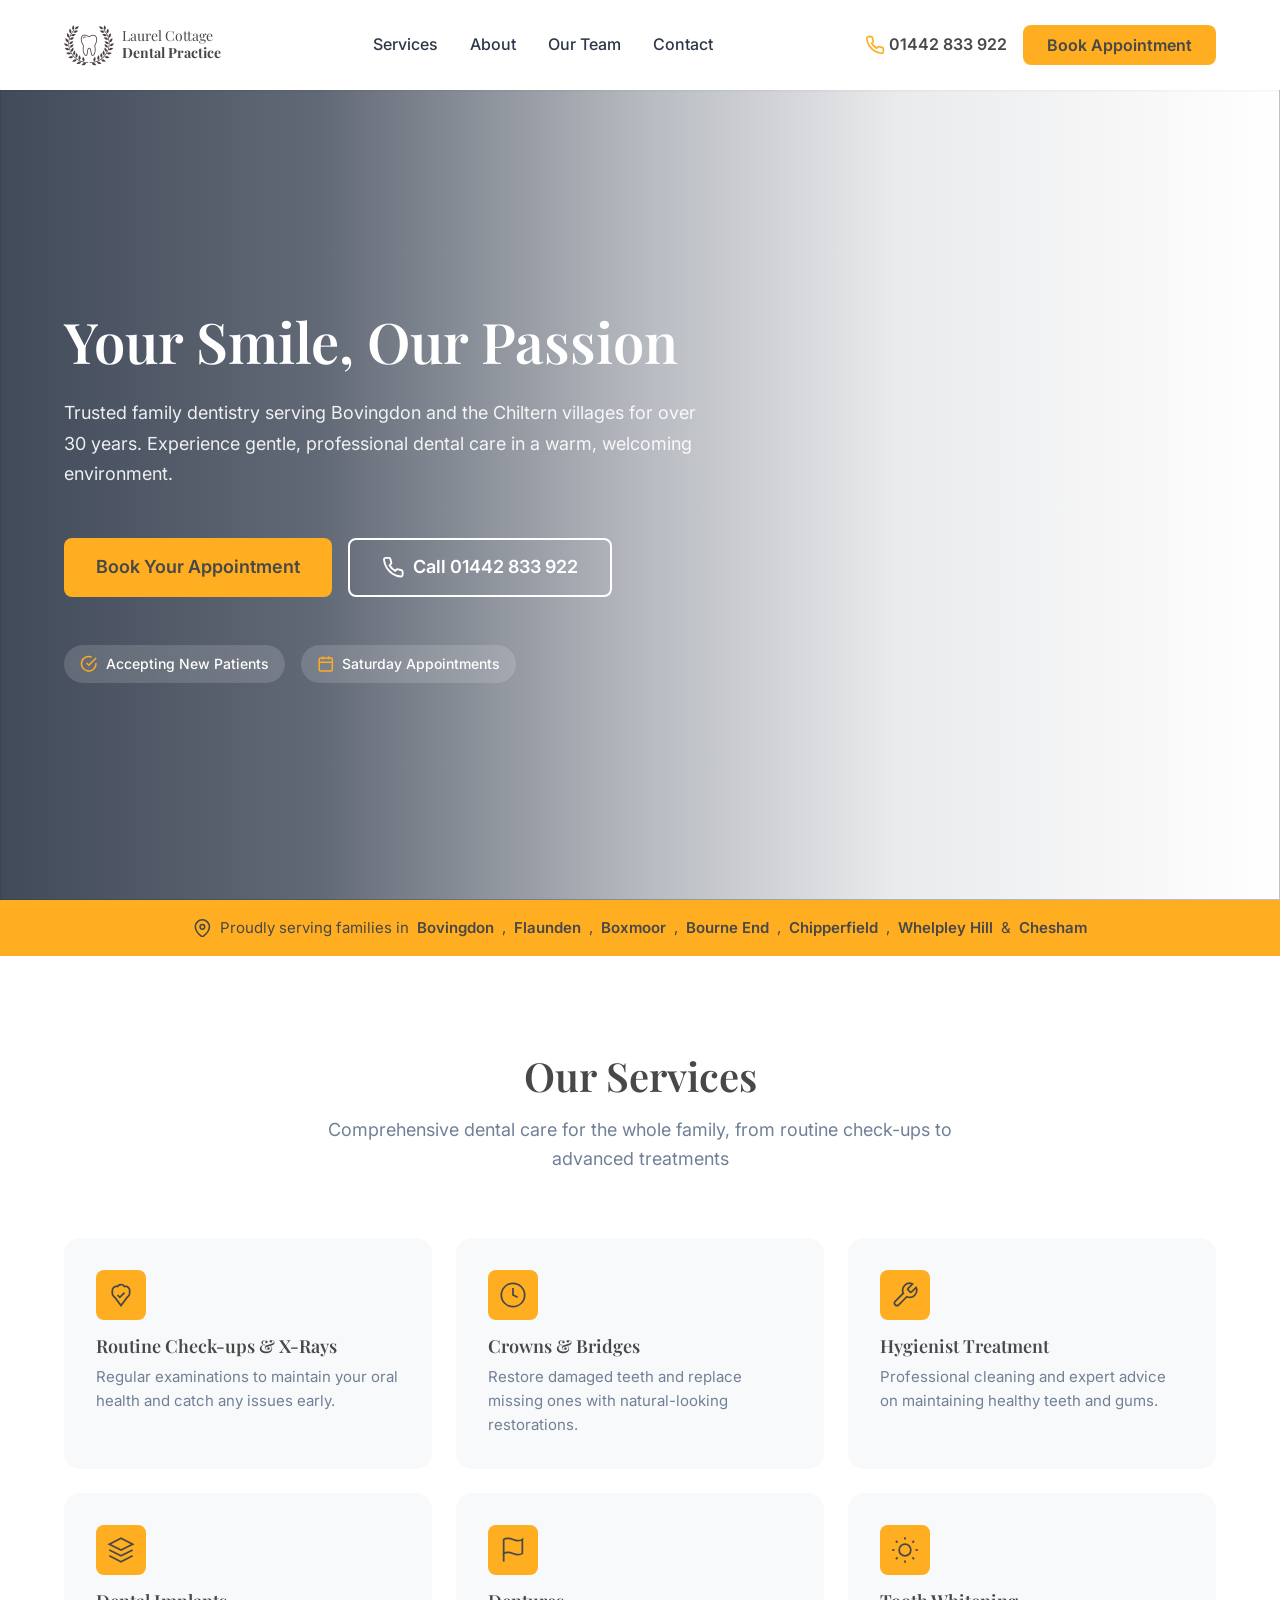
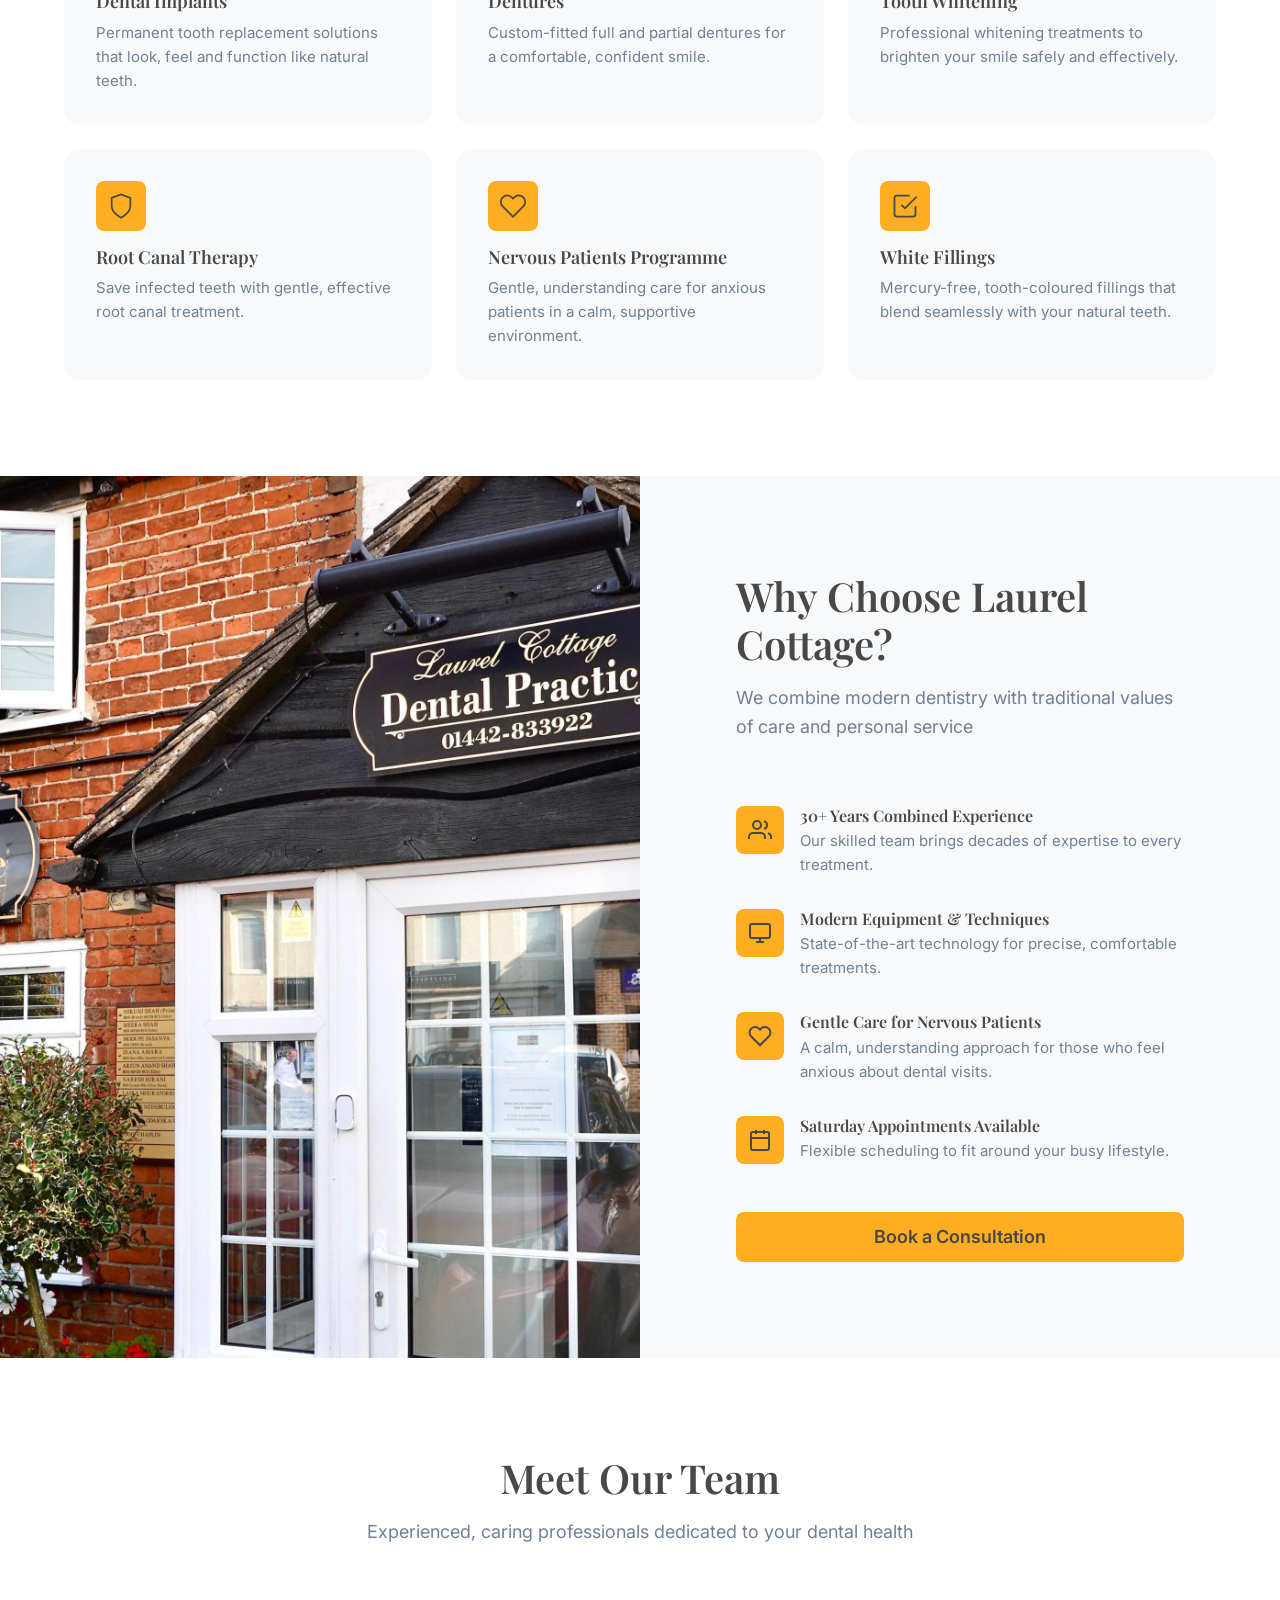
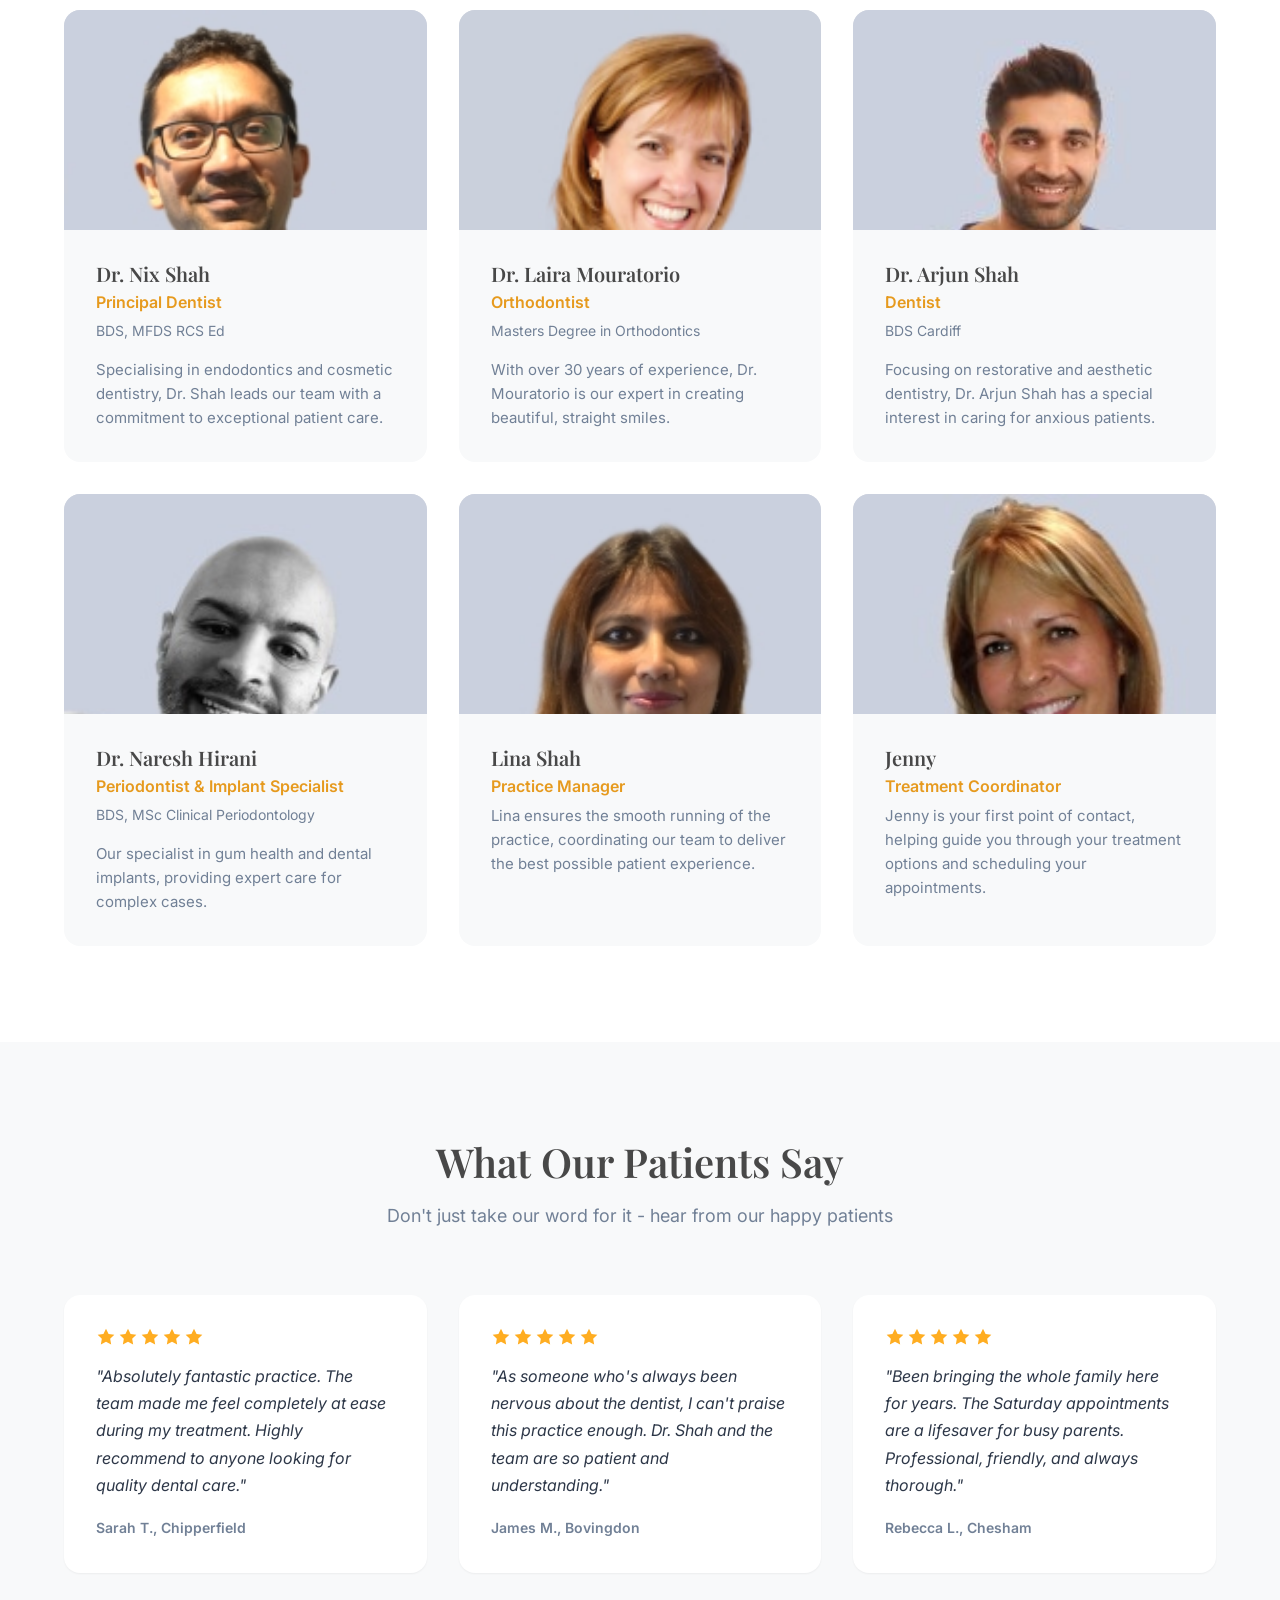
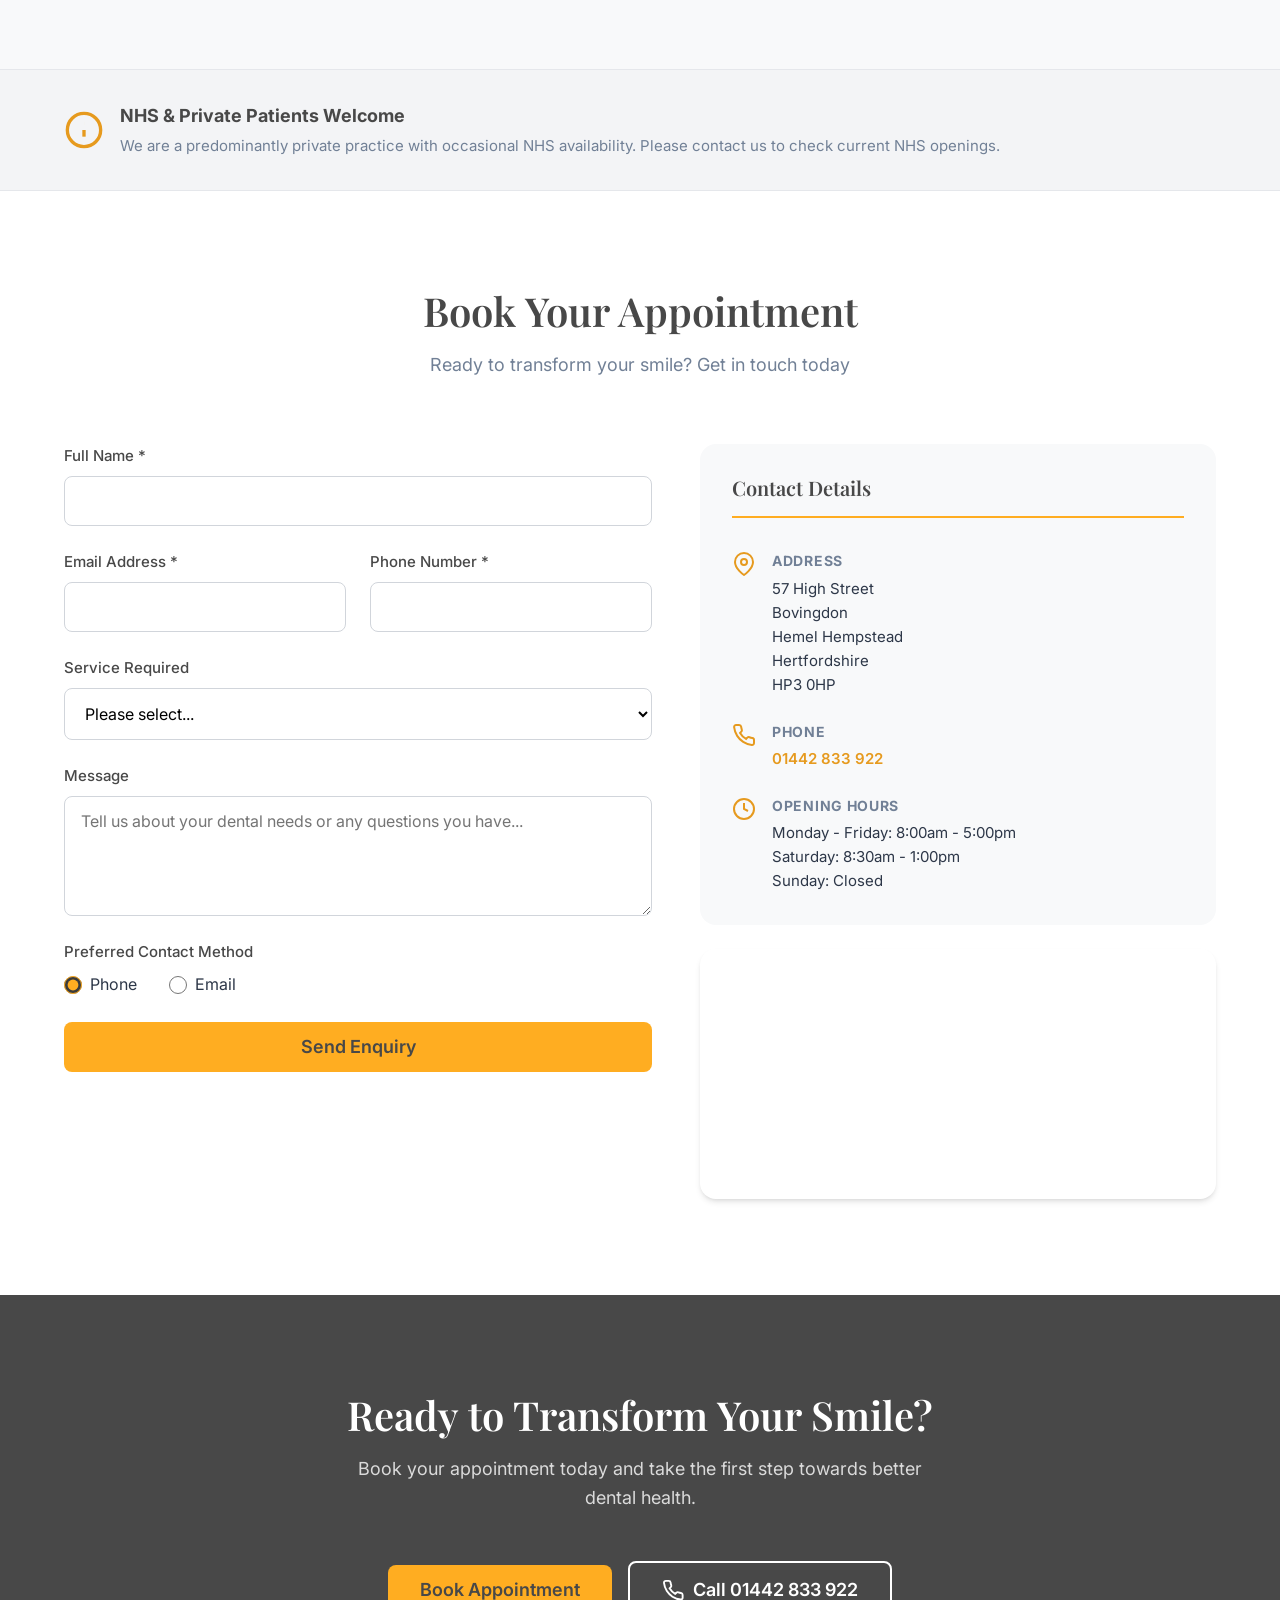
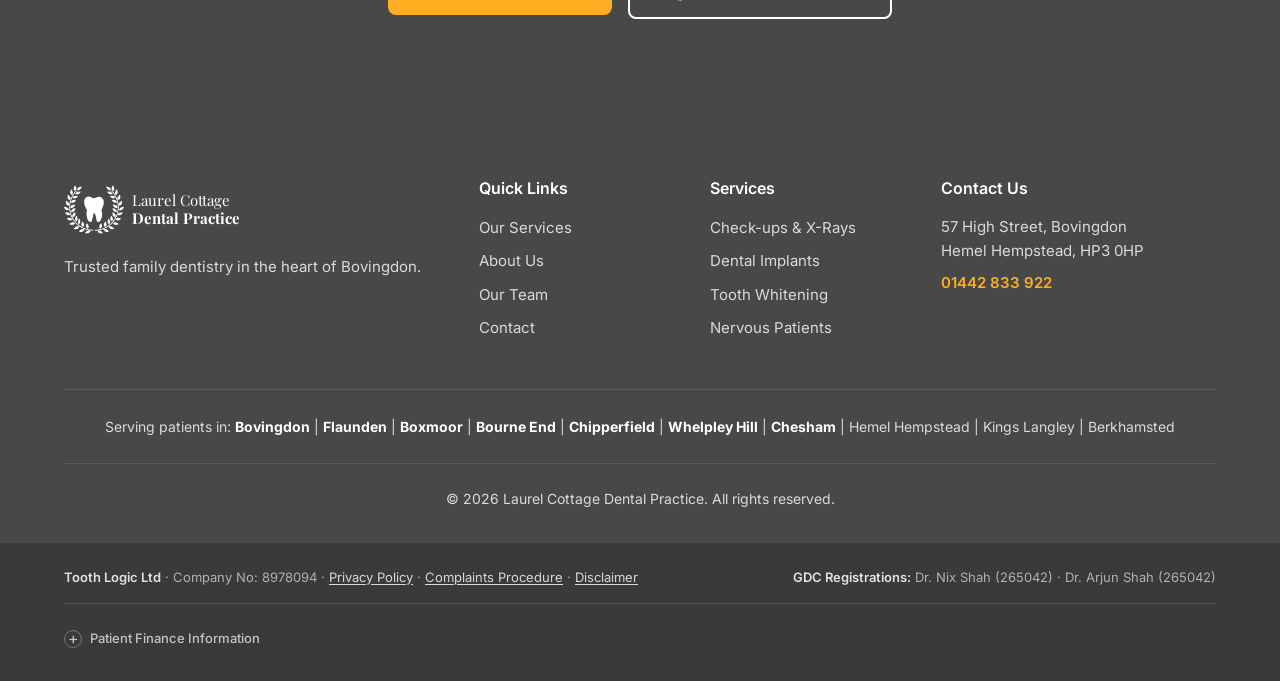
==== index.html @ 11911582 "Add team photos and expand team section - Replace placeholder initials with actual team photos - Add" ====
<!DOCTYPE html>
<html lang="en">
<head>
    <meta charset="UTF-8">
    <meta name="viewport" content="width=device-width, initial-scale=1.0">
    <meta name="description" content="Laurel Cottage Dental Practice - Trusted family dentistry in Bovingdon, serving Flaunden, Boxmoor, Bourne End, Chipperfield, Whelpley Hill & Chesham. Book your appointment today.">
    <meta name="keywords" content="dentist Bovingdon, dental practice Hemel Hempstead, dentist Chipperfield, dentist Chesham, private dentist Hertfordshire, NHS dentist Bovingdon">
    <title>Laurel Cottage Dental Practice | Family Dentist in Bovingdon, Hertfordshire</title>

    <!-- Fonts -->
    <link rel="preconnect" href="https://fonts.googleapis.com">
    <link rel="preconnect" href="https://fonts.gstatic.com" crossorigin>
    <link href="https://fonts.googleapis.com/css2?family=Inter:wght@400;500;600;700&family=Playfair+Display:wght@400;500;600;700&display=swap" rel="stylesheet">

    <!-- Styles -->
    <link rel="stylesheet" href="css/styles.css">

    <!-- Schema.org markup for Local Business -->
    <script type="application/ld+json">
    {
        "@context": "https://schema.org",
        "@type": "Dentist",
        "name": "Laurel Cottage Dental Practice",
        "image": "https://laurelcottagedental.co.uk/public/images/dentalpracticefrontdoor.jpg",
        "address": {
            "@type": "PostalAddress",
            "streetAddress": "57 High Street",
            "addressLocality": "Bovingdon",
            "addressRegion": "Hertfordshire",
            "postalCode": "HP3 0HP",
            "addressCountry": "GB"
        },
        "telephone": "+441442833922",
        "url": "https://laurelcottagedental.co.uk",
        "openingHours": ["Mo-Fr 08:00-17:00", "Sa 08:30-13:00"],
        "priceRange": "$$",
        "areaServed": ["Bovingdon", "Flaunden", "Boxmoor", "Bourne End", "Chipperfield", "Whelpley Hill", "Chesham"]
    }
    </script>
</head>
<body>
    <!-- Header -->
    <header class="header" id="header">
        <div class="container header__container">
            <a href="#" class="header__logo">
                <img src="public/images/logo-100X100.png" alt="Laurel Cottage Dental Practice Logo" width="50" height="50">
                <span class="header__logo-text">Laurel Cottage<br><strong>Dental Practice</strong></span>
            </a>

            <nav class="header__nav" id="nav">
                <ul class="header__nav-list">
                    <li><a href="#services" class="header__nav-link">Services</a></li>
                    <li><a href="#about" class="header__nav-link">About</a></li>
                    <li><a href="#team" class="header__nav-link">Our Team</a></li>
                    <li><a href="#contact" class="header__nav-link">Contact</a></li>
                </ul>
            </nav>

            <div class="header__actions">
                <a href="tel:01442833922" class="header__phone">
                    <svg class="icon" viewBox="0 0 24 24" fill="none" stroke="currentColor" stroke-width="2">
                        <path d="M22 16.92v3a2 2 0 0 1-2.18 2 19.79 19.79 0 0 1-8.63-3.07 19.5 19.5 0 0 1-6-6 19.79 19.79 0 0 1-3.07-8.67A2 2 0 0 1 4.11 2h3a2 2 0 0 1 2 1.72 12.84 12.84 0 0 0 .7 2.81 2 2 0 0 1-.45 2.11L8.09 9.91a16 16 0 0 0 6 6l1.27-1.27a2 2 0 0 1 2.11-.45 12.84 12.84 0 0 0 2.81.7A2 2 0 0 1 22 16.92z"/>
                    </svg>
                    <span>01442 833 922</span>
                </a>
                <a href="#contact" class="btn btn--primary header__cta">Book Appointment</a>
                <button class="header__menu-toggle" id="menuToggle" aria-label="Toggle menu">
                    <span></span>
                    <span></span>
                    <span></span>
                </button>
            </div>
        </div>
    </header>

    <!-- Mobile Menu Overlay -->
    <div class="mobile-menu" id="mobileMenu">
        <nav class="mobile-menu__nav">
            <ul class="mobile-menu__list">
                <li><a href="#services" class="mobile-menu__link">Services</a></li>
                <li><a href="#about" class="mobile-menu__link">About</a></li>
                <li><a href="#team" class="mobile-menu__link">Our Team</a></li>
                <li><a href="#contact" class="mobile-menu__link">Contact</a></li>
            </ul>
            <a href="tel:01442833922" class="mobile-menu__phone">
                <svg class="icon" viewBox="0 0 24 24" fill="none" stroke="currentColor" stroke-width="2">
                    <path d="M22 16.92v3a2 2 0 0 1-2.18 2 19.79 19.79 0 0 1-8.63-3.07 19.5 19.5 0 0 1-6-6 19.79 19.79 0 0 1-3.07-8.67A2 2 0 0 1 4.11 2h3a2 2 0 0 1 2 1.72 12.84 12.84 0 0 0 .7 2.81 2 2 0 0 1-.45 2.11L8.09 9.91a16 16 0 0 0 6 6l1.27-1.27a2 2 0 0 1 2.11-.45 12.84 12.84 0 0 0 2.81.7A2 2 0 0 1 22 16.92z"/>
                </svg>
                01442 833 922
            </a>
            <a href="#contact" class="btn btn--primary btn--large">Book Appointment</a>
        </nav>
    </div>

    <!-- Hero Section -->
    <section class="hero" id="hero">
        <div class="hero__background">
            <img src="public/images/happysmileinnature.jpg" alt="" aria-hidden="true">
            <div class="hero__overlay"></div>
        </div>
        <div class="container hero__container">
            <div class="hero__content">
                <h1 class="hero__title">Your Smile, Our Passion</h1>
                <p class="hero__subtitle">Trusted family dentistry serving Bovingdon and the Chiltern villages for over 30 years. Experience gentle, professional dental care in a warm, welcoming environment.</p>
                <div class="hero__ctas">
                    <a href="#contact" class="btn btn--primary btn--large">Book Your Appointment</a>
                    <a href="tel:01442833922" class="btn btn--outline btn--large">
                        <svg class="icon" viewBox="0 0 24 24" fill="none" stroke="currentColor" stroke-width="2">
                            <path d="M22 16.92v3a2 2 0 0 1-2.18 2 19.79 19.79 0 0 1-8.63-3.07 19.5 19.5 0 0 1-6-6 19.79 19.79 0 0 1-3.07-8.67A2 2 0 0 1 4.11 2h3a2 2 0 0 1 2 1.72 12.84 12.84 0 0 0 .7 2.81 2 2 0 0 1-.45 2.11L8.09 9.91a16 16 0 0 0 6 6l1.27-1.27a2 2 0 0 1 2.11-.45 12.84 12.84 0 0 0 2.81.7A2 2 0 0 1 22 16.92z"/>
                        </svg>
                        Call 01442 833 922
                    </a>
                </div>
                <div class="hero__badges">
                    <span class="hero__badge">
                        <svg class="icon" viewBox="0 0 24 24" fill="none" stroke="currentColor" stroke-width="2">
                            <path d="M22 11.08V12a10 10 0 1 1-5.93-9.14"/>
                            <polyline points="22 4 12 14.01 9 11.01"/>
                        </svg>
                        Accepting New Patients
                    </span>
                    <span class="hero__badge">
                        <svg class="icon" viewBox="0 0 24 24" fill="none" stroke="currentColor" stroke-width="2">
                            <rect x="3" y="4" width="18" height="18" rx="2" ry="2"/>
                            <line x1="16" y1="2" x2="16" y2="6"/>
                            <line x1="8" y1="2" x2="8" y2="6"/>
                            <line x1="3" y1="10" x2="21" y2="10"/>
                        </svg>
                        Saturday Appointments
                    </span>
                </div>
            </div>
        </div>
    </section>

    <!-- Location Trust Bar -->
    <section class="location-bar">
        <div class="container">
            <p class="location-bar__text">
                <svg class="icon" viewBox="0 0 24 24" fill="none" stroke="currentColor" stroke-width="2">
                    <path d="M21 10c0 7-9 13-9 13s-9-6-9-13a9 9 0 0 1 18 0z"/>
                    <circle cx="12" cy="10" r="3"/>
                </svg>
                Proudly serving families in <strong>Bovingdon</strong>, <strong>Flaunden</strong>, <strong>Boxmoor</strong>, <strong>Bourne End</strong>, <strong>Chipperfield</strong>, <strong>Whelpley Hill</strong> & <strong>Chesham</strong>
            </p>
        </div>
    </section>

    <!-- Services Section -->
    <section class="services" id="services">
        <div class="container">
            <header class="section-header">
                <h2 class="section-title">Our Services</h2>
                <p class="section-subtitle">Comprehensive dental care for the whole family, from routine check-ups to advanced treatments</p>
            </header>

            <div class="services__grid">
                <article class="service-card">
                    <div class="service-card__icon">
                        <svg viewBox="0 0 24 24" fill="none" stroke="currentColor" stroke-width="1.5">
                            <path d="M9 12l2 2 4-4"/>
                            <path d="M12 3c-1.2 0-2.4.6-3 1.7A3.6 3.6 0 0 0 4.6 9c-.4 2 .5 4 2.2 5.1L12 21l5.2-6.9A5.3 5.3 0 0 0 19.4 9a3.6 3.6 0 0 0-4.4-4.3A3.6 3.6 0 0 0 12 3z"/>
                        </svg>
                    </div>
                    <h3 class="service-card__title">Routine Check-ups & X-Rays</h3>
                    <p class="service-card__description">Regular examinations to maintain your oral health and catch any issues early.</p>
                </article>

                <article class="service-card">
                    <div class="service-card__icon">
                        <svg viewBox="0 0 24 24" fill="none" stroke="currentColor" stroke-width="1.5">
                            <circle cx="12" cy="12" r="10"/>
                            <path d="M12 6v6l4 2"/>
                        </svg>
                    </div>
                    <h3 class="service-card__title">Crowns & Bridges</h3>
                    <p class="service-card__description">Restore damaged teeth and replace missing ones with natural-looking restorations.</p>
                </article>

                <article class="service-card">
                    <div class="service-card__icon">
                        <svg viewBox="0 0 24 24" fill="none" stroke="currentColor" stroke-width="1.5">
                            <path d="M14.7 6.3a1 1 0 0 0 0 1.4l1.6 1.6a1 1 0 0 0 1.4 0l3.77-3.77a6 6 0 0 1-7.94 7.94l-6.91 6.91a2.12 2.12 0 0 1-3-3l6.91-6.91a6 6 0 0 1 7.94-7.94l-3.76 3.76z"/>
                        </svg>
                    </div>
                    <h3 class="service-card__title">Hygienist Treatment</h3>
                    <p class="service-card__description">Professional cleaning and expert advice on maintaining healthy teeth and gums.</p>
                </article>

                <article class="service-card">
                    <div class="service-card__icon">
                        <svg viewBox="0 0 24 24" fill="none" stroke="currentColor" stroke-width="1.5">
                            <path d="M12 2L2 7l10 5 10-5-10-5z"/>
                            <path d="M2 17l10 5 10-5"/>
                            <path d="M2 12l10 5 10-5"/>
                        </svg>
                    </div>
                    <h3 class="service-card__title">Dental Implants</h3>
                    <p class="service-card__description">Permanent tooth replacement solutions that look, feel and function like natural teeth.</p>
                </article>

                <article class="service-card">
                    <div class="service-card__icon">
                        <svg viewBox="0 0 24 24" fill="none" stroke="currentColor" stroke-width="1.5">
                            <path d="M4 15s1-1 4-1 5 2 8 2 4-1 4-1V3s-1 1-4 1-5-2-8-2-4 1-4 1z"/>
                            <line x1="4" y1="22" x2="4" y2="15"/>
                        </svg>
                    </div>
                    <h3 class="service-card__title">Dentures</h3>
                    <p class="service-card__description">Custom-fitted full and partial dentures for a comfortable, confident smile.</p>
                </article>

                <article class="service-card">
                    <div class="service-card__icon">
                        <svg viewBox="0 0 24 24" fill="none" stroke="currentColor" stroke-width="1.5">
                            <circle cx="12" cy="12" r="5"/>
                            <line x1="12" y1="1" x2="12" y2="3"/>
                            <line x1="12" y1="21" x2="12" y2="23"/>
                            <line x1="4.22" y1="4.22" x2="5.64" y2="5.64"/>
                            <line x1="18.36" y1="18.36" x2="19.78" y2="19.78"/>
                            <line x1="1" y1="12" x2="3" y2="12"/>
                            <line x1="21" y1="12" x2="23" y2="12"/>
                            <line x1="4.22" y1="19.78" x2="5.64" y2="18.36"/>
                            <line x1="18.36" y1="5.64" x2="19.78" y2="4.22"/>
                        </svg>
                    </div>
                    <h3 class="service-card__title">Tooth Whitening</h3>
                    <p class="service-card__description">Professional whitening treatments to brighten your smile safely and effectively.</p>
                </article>

                <article class="service-card">
                    <div class="service-card__icon">
                        <svg viewBox="0 0 24 24" fill="none" stroke="currentColor" stroke-width="1.5">
                            <path d="M12 22s8-4 8-10V5l-8-3-8 3v7c0 6 8 10 8 10z"/>
                        </svg>
                    </div>
                    <h3 class="service-card__title">Root Canal Therapy</h3>
                    <p class="service-card__description">Save infected teeth with gentle, effective root canal treatment.</p>
                </article>

                <article class="service-card">
                    <div class="service-card__icon">
                        <svg viewBox="0 0 24 24" fill="none" stroke="currentColor" stroke-width="1.5">
                            <path d="M20.84 4.61a5.5 5.5 0 0 0-7.78 0L12 5.67l-1.06-1.06a5.5 5.5 0 0 0-7.78 7.78l1.06 1.06L12 21.23l7.78-7.78 1.06-1.06a5.5 5.5 0 0 0 0-7.78z"/>
                        </svg>
                    </div>
                    <h3 class="service-card__title">Nervous Patients Programme</h3>
                    <p class="service-card__description">Gentle, understanding care for anxious patients in a calm, supportive environment.</p>
                </article>

                <article class="service-card">
                    <div class="service-card__icon">
                        <svg viewBox="0 0 24 24" fill="none" stroke="currentColor" stroke-width="1.5">
                            <polyline points="9 11 12 14 22 4"/>
                            <path d="M21 12v7a2 2 0 0 1-2 2H5a2 2 0 0 1-2-2V5a2 2 0 0 1 2-2h11"/>
                        </svg>
                    </div>
                    <h3 class="service-card__title">White Fillings</h3>
                    <p class="service-card__description">Mercury-free, tooth-coloured fillings that blend seamlessly with your natural teeth.</p>
                </article>
            </div>
        </div>
    </section>

    <!-- Why Choose Us Section -->
    <section class="why-us" id="about">
        <div class="why-us__image">
            <img src="public/images/dentalpracticefrontdoor.jpg" alt="Laurel Cottage Dental Practice - Our welcoming High Street location in Bovingdon">
        </div>
        <div class="why-us__content">
            <header class="section-header section-header--left">
                <h2 class="section-title">Why Choose Laurel Cottage?</h2>
                <p class="section-subtitle">We combine modern dentistry with traditional values of care and personal service</p>
            </header>

            <div class="why-us__features">
                <div class="feature">
                    <div class="feature__icon">
                        <svg viewBox="0 0 24 24" fill="none" stroke="currentColor" stroke-width="2">
                            <path d="M17 21v-2a4 4 0 0 0-4-4H5a4 4 0 0 0-4 4v2"/>
                            <circle cx="9" cy="7" r="4"/>
                            <path d="M23 21v-2a4 4 0 0 0-3-3.87"/>
                            <path d="M16 3.13a4 4 0 0 1 0 7.75"/>
                        </svg>
                    </div>
                    <div class="feature__content">
                        <h3 class="feature__title">30+ Years Combined Experience</h3>
                        <p class="feature__description">Our skilled team brings decades of expertise to every treatment.</p>
                    </div>
                </div>

                <div class="feature">
                    <div class="feature__icon">
                        <svg viewBox="0 0 24 24" fill="none" stroke="currentColor" stroke-width="2">
                            <rect x="2" y="3" width="20" height="14" rx="2" ry="2"/>
                            <line x1="8" y1="21" x2="16" y2="21"/>
                            <line x1="12" y1="17" x2="12" y2="21"/>
                        </svg>
                    </div>
                    <div class="feature__content">
                        <h3 class="feature__title">Modern Equipment & Techniques</h3>
                        <p class="feature__description">State-of-the-art technology for precise, comfortable treatments.</p>
                    </div>
                </div>

                <div class="feature">
                    <div class="feature__icon">
                        <svg viewBox="0 0 24 24" fill="none" stroke="currentColor" stroke-width="2">
                            <path d="M20.84 4.61a5.5 5.5 0 0 0-7.78 0L12 5.67l-1.06-1.06a5.5 5.5 0 0 0-7.78 7.78l1.06 1.06L12 21.23l7.78-7.78 1.06-1.06a5.5 5.5 0 0 0 0-7.78z"/>
                        </svg>
                    </div>
                    <div class="feature__content">
                        <h3 class="feature__title">Gentle Care for Nervous Patients</h3>
                        <p class="feature__description">A calm, understanding approach for those who feel anxious about dental visits.</p>
                    </div>
                </div>

                <div class="feature">
                    <div class="feature__icon">
                        <svg viewBox="0 0 24 24" fill="none" stroke="currentColor" stroke-width="2">
                            <rect x="3" y="4" width="18" height="18" rx="2" ry="2"/>
                            <line x1="16" y1="2" x2="16" y2="6"/>
                            <line x1="8" y1="2" x2="8" y2="6"/>
                            <line x1="3" y1="10" x2="21" y2="10"/>
                        </svg>
                    </div>
                    <div class="feature__content">
                        <h3 class="feature__title">Saturday Appointments Available</h3>
                        <p class="feature__description">Flexible scheduling to fit around your busy lifestyle.</p>
                    </div>
                </div>
            </div>

            <a href="#contact" class="btn btn--primary btn--large">Book a Consultation</a>
        </div>
    </section>

    <!-- Team Section -->
    <section class="team" id="team">
        <div class="container">
            <header class="section-header">
                <h2 class="section-title">Meet Our Team</h2>
                <p class="section-subtitle">Experienced, caring professionals dedicated to your dental health</p>
            </header>

            <div class="team__grid">
                <article class="team-card">
                    <div class="team-card__image">
                        <img src="public/images/team/drnix.jpg" alt="Dr. Nix Shah - Principal Dentist" loading="lazy">
                    </div>
                    <div class="team-card__content">
                        <h3 class="team-card__name">Dr. Nix Shah</h3>
                        <p class="team-card__role">Principal Dentist</p>
                        <p class="team-card__qualifications">BDS, MFDS RCS Ed</p>
                        <p class="team-card__bio">Specialising in endodontics and cosmetic dentistry, Dr. Shah leads our team with a commitment to exceptional patient care.</p>
                    </div>
                </article>

                <article class="team-card">
                    <div class="team-card__image">
                        <img src="public/images/team/laira-profile.jpg" alt="Dr. Laira Mouratorio - Orthodontist" loading="lazy">
                    </div>
                    <div class="team-card__content">
                        <h3 class="team-card__name">Dr. Laira Mouratorio</h3>
                        <p class="team-card__role">Orthodontist</p>
                        <p class="team-card__qualifications">Masters Degree in Orthodontics</p>
                        <p class="team-card__bio">With over 30 years of experience, Dr. Mouratorio is our expert in creating beautiful, straight smiles.</p>
                    </div>
                </article>

                <article class="team-card">
                    <div class="team-card__image">
                        <img src="public/images/team/Arjun-Profile.jpg" alt="Dr. Arjun Shah - Dentist" loading="lazy">
                    </div>
                    <div class="team-card__content">
                        <h3 class="team-card__name">Dr. Arjun Shah</h3>
                        <p class="team-card__role">Dentist</p>
                        <p class="team-card__qualifications">BDS Cardiff</p>
                        <p class="team-card__bio">Focusing on restorative and aesthetic dentistry, Dr. Arjun Shah has a special interest in caring for anxious patients.</p>
                    </div>
                </article>

                <article class="team-card">
                    <div class="team-card__image">
                        <img src="public/images/team/Naresh-Profile.jpg" alt="Dr. Naresh Hirani - Periodontist" loading="lazy">
                    </div>
                    <div class="team-card__content">
                        <h3 class="team-card__name">Dr. Naresh Hirani</h3>
                        <p class="team-card__role">Periodontist & Implant Specialist</p>
                        <p class="team-card__qualifications">BDS, MSc Clinical Periodontology</p>
                        <p class="team-card__bio">Our specialist in gum health and dental implants, providing expert care for complex cases.</p>
                    </div>
                </article>

                <article class="team-card">
                    <div class="team-card__image">
                        <img src="public/images/team/lina.jpg" alt="Lina Shah - Practice Manager" loading="lazy">
                    </div>
                    <div class="team-card__content">
                        <h3 class="team-card__name">Lina Shah</h3>
                        <p class="team-card__role">Practice Manager</p>
                        <p class="team-card__bio">Lina ensures the smooth running of the practice, coordinating our team to deliver the best possible patient experience.</p>
                    </div>
                </article>

                <article class="team-card">
                    <div class="team-card__image">
                        <img src="public/images/team/jenny1.jpg" alt="Jenny - Treatment Coordinator" loading="lazy">
                    </div>
                    <div class="team-card__content">
                        <h3 class="team-card__name">Jenny</h3>
                        <p class="team-card__role">Treatment Coordinator</p>
                        <p class="team-card__bio">Jenny is your first point of contact, helping guide you through your treatment options and scheduling your appointments.</p>
                    </div>
                </article>
            </div>
        </div>
    </section>

    <!-- Testimonials Section -->
    <section class="testimonials">
        <div class="container">
            <header class="section-header">
                <h2 class="section-title">What Our Patients Say</h2>
                <p class="section-subtitle">Don't just take our word for it - hear from our happy patients</p>
            </header>

            <div class="testimonials__grid">
                <article class="testimonial-card">
                    <div class="testimonial-card__stars">
                        <svg viewBox="0 0 24 24" fill="currentColor"><polygon points="12 2 15.09 8.26 22 9.27 17 14.14 18.18 21.02 12 17.77 5.82 21.02 7 14.14 2 9.27 8.91 8.26 12 2"/></svg>
                        <svg viewBox="0 0 24 24" fill="currentColor"><polygon points="12 2 15.09 8.26 22 9.27 17 14.14 18.18 21.02 12 17.77 5.82 21.02 7 14.14 2 9.27 8.91 8.26 12 2"/></svg>
                        <svg viewBox="0 0 24 24" fill="currentColor"><polygon points="12 2 15.09 8.26 22 9.27 17 14.14 18.18 21.02 12 17.77 5.82 21.02 7 14.14 2 9.27 8.91 8.26 12 2"/></svg>
                        <svg viewBox="0 0 24 24" fill="currentColor"><polygon points="12 2 15.09 8.26 22 9.27 17 14.14 18.18 21.02 12 17.77 5.82 21.02 7 14.14 2 9.27 8.91 8.26 12 2"/></svg>
                        <svg viewBox="0 0 24 24" fill="currentColor"><polygon points="12 2 15.09 8.26 22 9.27 17 14.14 18.18 21.02 12 17.77 5.82 21.02 7 14.14 2 9.27 8.91 8.26 12 2"/></svg>
                    </div>
                    <blockquote class="testimonial-card__quote">
                        "Absolutely fantastic practice. The team made me feel completely at ease during my treatment. Highly recommend to anyone looking for quality dental care."
                    </blockquote>
                    <cite class="testimonial-card__author">Sarah T., Chipperfield</cite>
                </article>

                <article class="testimonial-card">
                    <div class="testimonial-card__stars">
                        <svg viewBox="0 0 24 24" fill="currentColor"><polygon points="12 2 15.09 8.26 22 9.27 17 14.14 18.18 21.02 12 17.77 5.82 21.02 7 14.14 2 9.27 8.91 8.26 12 2"/></svg>
                        <svg viewBox="0 0 24 24" fill="currentColor"><polygon points="12 2 15.09 8.26 22 9.27 17 14.14 18.18 21.02 12 17.77 5.82 21.02 7 14.14 2 9.27 8.91 8.26 12 2"/></svg>
                        <svg viewBox="0 0 24 24" fill="currentColor"><polygon points="12 2 15.09 8.26 22 9.27 17 14.14 18.18 21.02 12 17.77 5.82 21.02 7 14.14 2 9.27 8.91 8.26 12 2"/></svg>
                        <svg viewBox="0 0 24 24" fill="currentColor"><polygon points="12 2 15.09 8.26 22 9.27 17 14.14 18.18 21.02 12 17.77 5.82 21.02 7 14.14 2 9.27 8.91 8.26 12 2"/></svg>
                        <svg viewBox="0 0 24 24" fill="currentColor"><polygon points="12 2 15.09 8.26 22 9.27 17 14.14 18.18 21.02 12 17.77 5.82 21.02 7 14.14 2 9.27 8.91 8.26 12 2"/></svg>
                    </div>
                    <blockquote class="testimonial-card__quote">
                        "As someone who's always been nervous about the dentist, I can't praise this practice enough. Dr. Shah and the team are so patient and understanding."
                    </blockquote>
                    <cite class="testimonial-card__author">James M., Bovingdon</cite>
                </article>

                <article class="testimonial-card">
                    <div class="testimonial-card__stars">
                        <svg viewBox="0 0 24 24" fill="currentColor"><polygon points="12 2 15.09 8.26 22 9.27 17 14.14 18.18 21.02 12 17.77 5.82 21.02 7 14.14 2 9.27 8.91 8.26 12 2"/></svg>
                        <svg viewBox="0 0 24 24" fill="currentColor"><polygon points="12 2 15.09 8.26 22 9.27 17 14.14 18.18 21.02 12 17.77 5.82 21.02 7 14.14 2 9.27 8.91 8.26 12 2"/></svg>
                        <svg viewBox="0 0 24 24" fill="currentColor"><polygon points="12 2 15.09 8.26 22 9.27 17 14.14 18.18 21.02 12 17.77 5.82 21.02 7 14.14 2 9.27 8.91 8.26 12 2"/></svg>
                        <svg viewBox="0 0 24 24" fill="currentColor"><polygon points="12 2 15.09 8.26 22 9.27 17 14.14 18.18 21.02 12 17.77 5.82 21.02 7 14.14 2 9.27 8.91 8.26 12 2"/></svg>
                        <svg viewBox="0 0 24 24" fill="currentColor"><polygon points="12 2 15.09 8.26 22 9.27 17 14.14 18.18 21.02 12 17.77 5.82 21.02 7 14.14 2 9.27 8.91 8.26 12 2"/></svg>
                    </div>
                    <blockquote class="testimonial-card__quote">
                        "Been bringing the whole family here for years. The Saturday appointments are a lifesaver for busy parents. Professional, friendly, and always thorough."
                    </blockquote>
                    <cite class="testimonial-card__author">Rebecca L., Chesham</cite>
                </article>
            </div>
        </div>
    </section>

    <!-- NHS/Private Notice -->
    <section class="notice">
        <div class="container">
            <div class="notice__content">
                <svg class="notice__icon" viewBox="0 0 24 24" fill="none" stroke="currentColor" stroke-width="2">
                    <circle cx="12" cy="12" r="10"/>
                    <line x1="12" y1="16" x2="12" y2="12"/>
                    <line x1="12" y1="8" x2="12.01" y2="8"/>
                </svg>
                <div class="notice__text">
                    <strong>NHS & Private Patients Welcome</strong>
                    <p>We are a predominantly private practice with occasional NHS availability. Please contact us to check current NHS openings.</p>
                </div>
            </div>
        </div>
    </section>

    <!-- Contact Section -->
    <section class="contact" id="contact">
        <div class="container">
            <header class="section-header">
                <h2 class="section-title">Book Your Appointment</h2>
                <p class="section-subtitle">Ready to transform your smile? Get in touch today</p>
            </header>

            <div class="contact__grid">
                <div class="contact__form-wrapper">
                    <form class="contact-form" id="contactForm">
                        <div class="form-group">
                            <label for="name" class="form-label">Full Name *</label>
                            <input type="text" id="name" name="name" class="form-input" required>
                        </div>

                        <div class="form-row">
                            <div class="form-group">
                                <label for="email" class="form-label">Email Address *</label>
                                <input type="email" id="email" name="email" class="form-input" required>
                            </div>
                            <div class="form-group">
                                <label for="phone" class="form-label">Phone Number *</label>
                                <input type="tel" id="phone" name="phone" class="form-input" required>
                            </div>
                        </div>

                        <div class="form-group">
                            <label for="service" class="form-label">Service Required</label>
                            <select id="service" name="service" class="form-input">
                                <option value="">Please select...</option>
                                <option value="checkup">Routine Check-up</option>
                                <option value="hygienist">Hygienist Appointment</option>
                                <option value="cosmetic">Cosmetic Dentistry</option>
                                <option value="implants">Dental Implants</option>
                                <option value="orthodontics">Orthodontics</option>
                                <option value="emergency">Emergency Appointment</option>
                                <option value="other">Other</option>
                            </select>
                        </div>

                        <div class="form-group">
                            <label for="message" class="form-label">Message</label>
                            <textarea id="message" name="message" class="form-input form-textarea" rows="4" placeholder="Tell us about your dental needs or any questions you have..."></textarea>
                        </div>

                        <div class="form-group">
                            <label class="form-label">Preferred Contact Method</label>
                            <div class="form-radio-group">
                                <label class="form-radio">
                                    <input type="radio" name="contact_method" value="phone" checked>
                                    <span>Phone</span>
                                </label>
                                <label class="form-radio">
                                    <input type="radio" name="contact_method" value="email">
                                    <span>Email</span>
                                </label>
                            </div>
                        </div>

                        <button type="submit" class="btn btn--primary btn--large btn--full">Send Enquiry</button>
                    </form>
                </div>

                <div class="contact__info">
                    <div class="contact-info-card">
                        <h3 class="contact-info-card__title">Contact Details</h3>

                        <div class="contact-info-card__item">
                            <svg class="icon" viewBox="0 0 24 24" fill="none" stroke="currentColor" stroke-width="2">
                                <path d="M21 10c0 7-9 13-9 13s-9-6-9-13a9 9 0 0 1 18 0z"/>
                                <circle cx="12" cy="10" r="3"/>
                            </svg>
                            <div>
                                <strong>Address</strong>
                                <p>57 High Street<br>Bovingdon<br>Hemel Hempstead<br>Hertfordshire<br>HP3 0HP</p>
                            </div>
                        </div>

                        <div class="contact-info-card__item">
                            <svg class="icon" viewBox="0 0 24 24" fill="none" stroke="currentColor" stroke-width="2">
                                <path d="M22 16.92v3a2 2 0 0 1-2.18 2 19.79 19.79 0 0 1-8.63-3.07 19.5 19.5 0 0 1-6-6 19.79 19.79 0 0 1-3.07-8.67A2 2 0 0 1 4.11 2h3a2 2 0 0 1 2 1.72 12.84 12.84 0 0 0 .7 2.81 2 2 0 0 1-.45 2.11L8.09 9.91a16 16 0 0 0 6 6l1.27-1.27a2 2 0 0 1 2.11-.45 12.84 12.84 0 0 0 2.81.7A2 2 0 0 1 22 16.92z"/>
                            </svg>
                            <div>
                                <strong>Phone</strong>
                                <p><a href="tel:01442833922">01442 833 922</a></p>
                            </div>
                        </div>

                        <div class="contact-info-card__item">
                            <svg class="icon" viewBox="0 0 24 24" fill="none" stroke="currentColor" stroke-width="2">
                                <circle cx="12" cy="12" r="10"/>
                                <polyline points="12 6 12 12 16 14"/>
                            </svg>
                            <div>
                                <strong>Opening Hours</strong>
                                <p>Monday - Friday: 8:00am - 5:00pm<br>Saturday: 8:30am - 1:00pm<br>Sunday: Closed</p>
                            </div>
                        </div>
                    </div>

                    <div class="contact__map">
                        <iframe
                            src="https://www.google.com/maps/embed?pb=!1m18!1m12!1m3!1d2469.8969!2d-0.5391!3d51.7238!2m3!1f0!2f0!3f0!3m2!1i1024!2i768!4f13.1!3m3!1m2!1s0x4876450b5c6e8b79%3A0x5f8c8b8c8b8c8b8c!2s57%20High%20St%2C%20Bovingdon%2C%20Hemel%20Hempstead%20HP3%200HP!5e0!3m2!1sen!2suk!4v1234567890"
                            width="100%"
                            height="250"
                            style="border:0;"
                            allowfullscreen=""
                            loading="lazy"
                            referrerpolicy="no-referrer-when-downgrade"
                            title="Laurel Cottage Dental Practice Location">
                        </iframe>
                    </div>
                </div>
            </div>
        </div>
    </section>

    <!-- Final CTA -->
    <section class="final-cta">
        <div class="container">
            <h2 class="final-cta__title">Ready to Transform Your Smile?</h2>
            <p class="final-cta__text">Book your appointment today and take the first step towards better dental health.</p>
            <div class="final-cta__buttons">
                <a href="#contact" class="btn btn--primary btn--large">Book Appointment</a>
                <a href="tel:01442833922" class="btn btn--outline-light btn--large">
                    <svg class="icon" viewBox="0 0 24 24" fill="none" stroke="currentColor" stroke-width="2">
                        <path d="M22 16.92v3a2 2 0 0 1-2.18 2 19.79 19.79 0 0 1-8.63-3.07 19.5 19.5 0 0 1-6-6 19.79 19.79 0 0 1-3.07-8.67A2 2 0 0 1 4.11 2h3a2 2 0 0 1 2 1.72 12.84 12.84 0 0 0 .7 2.81 2 2 0 0 1-.45 2.11L8.09 9.91a16 16 0 0 0 6 6l1.27-1.27a2 2 0 0 1 2.11-.45 12.84 12.84 0 0 0 2.81.7A2 2 0 0 1 22 16.92z"/>
                    </svg>
                    Call 01442 833 922
                </a>
            </div>
        </div>
    </section>

    <!-- Footer -->
    <footer class="footer">
        <div class="container">
            <div class="footer__grid">
                <div class="footer__brand">
                    <a href="#" class="footer__logo">
                        <img src="public/images/logo-100X100.png" alt="Laurel Cottage Dental Practice" width="60" height="60">
                        <span>Laurel Cottage<br><strong>Dental Practice</strong></span>
                    </a>
                    <p class="footer__tagline">Trusted family dentistry in the heart of Bovingdon.</p>
                </div>

                <div class="footer__links">
                    <h4 class="footer__heading">Quick Links</h4>
                    <ul>
                        <li><a href="#services">Our Services</a></li>
                        <li><a href="#about">About Us</a></li>
                        <li><a href="#team">Our Team</a></li>
                        <li><a href="#contact">Contact</a></li>
                    </ul>
                </div>

                <div class="footer__links">
                    <h4 class="footer__heading">Services</h4>
                    <ul>
                        <li><a href="#services">Check-ups & X-Rays</a></li>
                        <li><a href="#services">Dental Implants</a></li>
                        <li><a href="#services">Tooth Whitening</a></li>
                        <li><a href="#services">Nervous Patients</a></li>
                    </ul>
                </div>

                <div class="footer__contact">
                    <h4 class="footer__heading">Contact Us</h4>
                    <p>57 High Street, Bovingdon<br>Hemel Hempstead, HP3 0HP</p>
                    <p><a href="tel:01442833922">01442 833 922</a></p>
                </div>
            </div>

            <div class="footer__areas">
                <p>Serving patients in: <strong>Bovingdon</strong> | <strong>Flaunden</strong> | <strong>Boxmoor</strong> | <strong>Bourne End</strong> | <strong>Chipperfield</strong> | <strong>Whelpley Hill</strong> | <strong>Chesham</strong> | Hemel Hempstead | Kings Langley | Berkhamsted</p>
            </div>

            <div class="footer__bottom">
                <p>&copy; <span id="currentYear">2024</span> Laurel Cottage Dental Practice. All rights reserved.</p>
            </div>
        </div>
    </footer>

    <!-- Legal Footer -->
    <div class="legal-footer">
        <div class="container">
            <div class="legal-footer__top">
                <div class="legal-footer__company">
                    <p><strong>Tooth Logic Ltd</strong> · Company No: 8978094 · <a href="#">Privacy Policy</a> · <a href="#">Complaints Procedure</a> · <a href="#">Disclaimer</a></p>
                </div>
                <div class="legal-footer__gdc">
                    <p><strong>GDC Registrations:</strong> Dr. Nix Shah (265042) · Dr. Arjun Shah (265042)</p>
                </div>
            </div>

            <details class="legal-footer__finance">
                <summary>Patient Finance Information</summary>
                <div class="legal-footer__finance-content">
                    <p>We offer flexible payment plans through our finance partners. Credit is subject to status and affordability checks, available to UK residents aged 18+. Written quotations available on request.</p>
                    <div class="legal-footer__providers">
                        <p><strong>Medenta Finance Limited</strong> is authorised and regulated by the Financial Conduct Authority (FCA No: 715523). Registered in Scotland, No: SC276679.</p>
                        <p><strong>V12 Retail Finance Limited</strong> is authorised and regulated by the Financial Conduct Authority (FCA No: 679653). V12 acts as a credit broker, not a lender, and only offers credit products from Secure Trust Bank PLC.</p>
                        <p><strong>Secure Trust Bank PLC</strong> is authorised by the Prudential Regulation Authority and regulated by the Financial Conduct Authority and the Prudential Regulation Authority (Registration No: 204550).</p>
                    </div>
                    <p class="legal-footer__note">The FCA does not regulate instalment credit agreements for specific goods at a fixed cost with terms under 12 months. Telephone calls may be recorded for training and compliance purposes.</p>
                </div>
            </details>
        </div>
    </div>

    <!-- Scripts -->
    <script src="js/main.js"></script>
</body>
</html>
---- css/styles.css ----
/* ============================================
   Laurel Cottage Dental Practice
   Modern, Conversion-Optimized Styles
   ============================================ */

/* CSS Custom Properties */
:root {
    /* Colors */
    --color-primary: #ffad21;
    --color-primary-dark: #e69a1e;
    --color-primary-light: #ffc04d;
    --color-dark: #484848;
    --color-dark-light: #5a5a5a;
    --color-white: #ffffff;
    --color-off-white: #f8f9fa;
    --color-gray-100: #f3f4f6;
    --color-gray-200: #e5e7eb;
    --color-gray-300: #d1d5db;
    --color-gray-500: #6b7280;
    --color-text: #2d3748;
    --color-text-muted: #718096;
    --color-success: #10b981;
    --color-error: #ef4444;

    /* Typography */
    --font-heading: 'Playfair Display', Georgia, serif;
    --font-body: 'Inter', -apple-system, BlinkMacSystemFont, 'Segoe UI', Roboto, sans-serif;

    /* Spacing */
    --space-xs: 0.25rem;
    --space-sm: 0.5rem;
    --space-md: 1rem;
    --space-lg: 1.5rem;
    --space-xl: 2rem;
    --space-2xl: 3rem;
    --space-3xl: 4rem;
    --space-4xl: 6rem;

    /* Layout */
    --container-max: 1200px;
    --container-padding: 1.5rem;

    /* Borders */
    --radius-sm: 0.375rem;
    --radius-md: 0.5rem;
    --radius-lg: 1rem;
    --radius-full: 9999px;

    /* Shadows */
    --shadow-sm: 0 1px 2px 0 rgb(0 0 0 / 0.05);
    --shadow-md: 0 4px 6px -1px rgb(0 0 0 / 0.1), 0 2px 4px -2px rgb(0 0 0 / 0.1);
    --shadow-lg: 0 10px 15px -3px rgb(0 0 0 / 0.1), 0 4px 6px -4px rgb(0 0 0 / 0.1);
    --shadow-xl: 0 20px 25px -5px rgb(0 0 0 / 0.1), 0 8px 10px -6px rgb(0 0 0 / 0.1);

    /* Transitions */
    --transition-fast: 150ms ease;
    --transition-base: 250ms ease;
    --transition-slow: 350ms ease;

    /* Header height */
    --header-height: 80px;
}

/* Reset & Base */
*,
*::before,
*::after {
    box-sizing: border-box;
    margin: 0;
    padding: 0;
}

html {
    scroll-behavior: smooth;
    scroll-padding-top: var(--header-height);
}

body {
    font-family: var(--font-body);
    font-size: 1rem;
    line-height: 1.6;
    color: var(--color-text);
    background-color: var(--color-white);
    -webkit-font-smoothing: antialiased;
    -moz-osx-font-smoothing: grayscale;
}

img {
    max-width: 100%;
    height: auto;
    display: block;
}

a {
    color: inherit;
    text-decoration: none;
}

ul {
    list-style: none;
}

button {
    font-family: inherit;
    cursor: pointer;
    border: none;
    background: none;
}

/* Container */
.container {
    width: 100%;
    max-width: var(--container-max);
    margin: 0 auto;
    padding: 0 var(--container-padding);
}

/* Typography */
h1, h2, h3, h4, h5, h6 {
    font-family: var(--font-heading);
    font-weight: 600;
    line-height: 1.2;
    color: var(--color-dark);
}

h1 { font-size: clamp(2.25rem, 5vw, 3.5rem); }
h2 { font-size: clamp(1.75rem, 4vw, 2.5rem); }
h3 { font-size: clamp(1.25rem, 3vw, 1.5rem); }
h4 { font-size: 1.125rem; }

/* Icons */
.icon {
    width: 1.25em;
    height: 1.25em;
    flex-shrink: 0;
}

/* Section Headers */
.section-header {
    text-align: center;
    max-width: 700px;
    margin: 0 auto var(--space-3xl);
}

.section-header--left {
    text-align: left;
    margin-left: 0;
}

.section-title {
    margin-bottom: var(--space-md);
}

.section-subtitle {
    font-size: 1.125rem;
    color: var(--color-text-muted);
}

/* Buttons */
.btn {
    display: inline-flex;
    align-items: center;
    justify-content: center;
    gap: var(--space-sm);
    padding: 0.75rem 1.5rem;
    font-family: var(--font-body);
    font-size: 1rem;
    font-weight: 600;
    line-height: 1;
    border-radius: var(--radius-md);
    transition: all var(--transition-base);
    white-space: nowrap;
}

.btn--primary {
    background-color: var(--color-primary);
    color: var(--color-dark);
}

.btn--primary:hover {
    background-color: var(--color-primary-dark);
    transform: translateY(-2px);
    box-shadow: var(--shadow-lg);
}

.btn--outline {
    background-color: transparent;
    color: var(--color-white);
    border: 2px solid var(--color-white);
}

.btn--outline:hover {
    background-color: var(--color-white);
    color: var(--color-dark);
}

.btn--outline-light {
    background-color: transparent;
    color: var(--color-white);
    border: 2px solid var(--color-white);
}

.btn--outline-light:hover {
    background-color: var(--color-white);
    color: var(--color-dark);
}

.btn--large {
    padding: 1rem 2rem;
    font-size: 1.125rem;
}

.btn--full {
    width: 100%;
}

/* ============================================
   Header
   ============================================ */
.header {
    position: fixed;
    top: 0;
    left: 0;
    right: 0;
    z-index: 1000;
    background-color: var(--color-white);
    box-shadow: var(--shadow-sm);
    transition: box-shadow var(--transition-base);
}

.header--scrolled {
    box-shadow: var(--shadow-md);
}

.header__container {
    display: flex;
    align-items: center;
    justify-content: space-between;
    height: var(--header-height);
}

.header__logo {
    display: flex;
    align-items: center;
    gap: var(--space-sm);
}

.header__logo img {
    width: 50px;
    height: 50px;
}

.header__logo-text {
    font-family: var(--font-heading);
    font-size: 0.875rem;
    line-height: 1.2;
    color: var(--color-dark);
}

.header__logo-text strong {
    font-weight: 700;
}

.header__nav {
    display: none;
}

.header__nav-list {
    display: flex;
    gap: var(--space-xl);
}

.header__nav-link {
    font-weight: 500;
    color: var(--color-text);
    transition: color var(--transition-fast);
    position: relative;
}

.header__nav-link::after {
    content: '';
    position: absolute;
    bottom: -4px;
    left: 0;
    width: 0;
    height: 2px;
    background-color: var(--color-primary);
    transition: width var(--transition-base);
}

.header__nav-link:hover {
    color: var(--color-primary-dark);
}

.header__nav-link:hover::after {
    width: 100%;
}

.header__actions {
    display: flex;
    align-items: center;
    gap: var(--space-md);
}

.header__phone {
    display: none;
    align-items: center;
    gap: var(--space-xs);
    font-weight: 600;
    color: var(--color-dark);
    transition: color var(--transition-fast);
}

.header__phone:hover {
    color: var(--color-primary-dark);
}

.header__phone .icon {
    color: var(--color-primary);
}

.header__cta {
    display: none;
}

.header__menu-toggle {
    display: flex;
    flex-direction: column;
    justify-content: center;
    gap: 5px;
    width: 30px;
    height: 30px;
    padding: 0;
}

.header__menu-toggle span {
    display: block;
    width: 100%;
    height: 2px;
    background-color: var(--color-dark);
    transition: all var(--transition-fast);
}

.header__menu-toggle.active span:nth-child(1) {
    transform: rotate(45deg) translate(5px, 5px);
}

.header__menu-toggle.active span:nth-child(2) {
    opacity: 0;
}

.header__menu-toggle.active span:nth-child(3) {
    transform: rotate(-45deg) translate(5px, -5px);
}

/* Mobile Menu */
.mobile-menu {
    position: fixed;
    top: var(--header-height);
    left: 0;
    right: 0;
    bottom: 0;
    background-color: var(--color-white);
    z-index: 999;
    display: flex;
    flex-direction: column;
    padding: var(--space-2xl);
    transform: translateX(100%);
    transition: transform var(--transition-slow);
}

.mobile-menu.active {
    transform: translateX(0);
}

.mobile-menu__list {
    margin-bottom: var(--space-2xl);
}

.mobile-menu__link {
    display: block;
    padding: var(--space-md) 0;
    font-size: 1.25rem;
    font-weight: 500;
    color: var(--color-dark);
    border-bottom: 1px solid var(--color-gray-200);
}

.mobile-menu__phone {
    display: flex;
    align-items: center;
    justify-content: center;
    gap: var(--space-sm);
    padding: var(--space-md);
    font-size: 1.25rem;
    font-weight: 600;
    color: var(--color-primary-dark);
    margin-bottom: var(--space-lg);
}

/* ============================================
   Hero Section
   ============================================ */
.hero {
    position: relative;
    min-height: 100vh;
    display: flex;
    align-items: center;
    padding-top: var(--header-height);
    overflow: hidden;
}

.hero__background {
    position: absolute;
    inset: 0;
    z-index: -1;
}

.hero__background img {
    width: 100%;
    height: 100%;
    object-fit: cover;
    object-position: 70% 15%; /* Focus on face for mobile */
}

.hero__overlay {
    position: absolute;
    inset: 0;
    /* Mobile: gradient from top for text readability, face visible below */
    background: linear-gradient(
        to bottom,
        rgba(45, 55, 72, 0.9) 0%,
        rgba(45, 55, 72, 0.7) 40%,
        rgba(45, 55, 72, 0.3) 70%,
        rgba(45, 55, 72, 0.15) 100%
    );
}

.hero__container {
    position: relative;
    z-index: 1;
    padding: var(--space-3xl) var(--container-padding);
}

.hero__content {
    max-width: 600px;
}

.hero__title {
    color: var(--color-white);
    margin-bottom: var(--space-lg);
}

.hero__subtitle {
    font-size: 1.125rem;
    color: rgba(255, 255, 255, 0.9);
    margin-bottom: var(--space-2xl);
    line-height: 1.7;
}

.hero__ctas {
    display: flex;
    flex-direction: column;
    gap: var(--space-md);
    margin-bottom: var(--space-2xl);
}

.hero__badges {
    display: flex;
    flex-wrap: wrap;
    gap: var(--space-md);
}

.hero__badge {
    display: inline-flex;
    align-items: center;
    gap: var(--space-sm);
    padding: var(--space-sm) var(--space-md);
    background-color: rgba(255, 255, 255, 0.15);
    backdrop-filter: blur(4px);
    border-radius: var(--radius-full);
    font-size: 0.875rem;
    font-weight: 500;
    color: var(--color-white);
}

.hero__badge .icon {
    color: var(--color-primary);
}

/* ============================================
   Location Trust Bar
   ============================================ */
.location-bar {
    background-color: var(--color-primary);
    padding: var(--space-md) 0;
}

.location-bar__text {
    display: flex;
    flex-wrap: wrap;
    align-items: center;
    justify-content: center;
    gap: var(--space-sm);
    text-align: center;
    font-size: 0.9375rem;
    color: var(--color-dark);
}

.location-bar__text .icon {
    flex-shrink: 0;
}

.location-bar__text strong {
    font-weight: 600;
}

/* ============================================
   Services Section
   ============================================ */
.services {
    padding: var(--space-4xl) 0;
    background-color: var(--color-white);
}

.services__grid {
    display: grid;
    grid-template-columns: 1fr;
    gap: var(--space-lg);
}

.service-card {
    padding: var(--space-xl);
    background-color: var(--color-off-white);
    border-radius: var(--radius-lg);
    transition: all var(--transition-base);
}

.service-card:hover {
    transform: translateY(-4px);
    box-shadow: var(--shadow-lg);
    background-color: var(--color-white);
}

.service-card__icon {
    width: 50px;
    height: 50px;
    display: flex;
    align-items: center;
    justify-content: center;
    background-color: var(--color-primary);
    border-radius: var(--radius-md);
    margin-bottom: var(--space-md);
}

.service-card__icon svg {
    width: 28px;
    height: 28px;
    stroke: var(--color-dark);
}

.service-card__title {
    margin-bottom: var(--space-sm);
    font-size: 1.125rem;
}

.service-card__description {
    font-size: 0.9375rem;
    color: var(--color-text-muted);
}

/* ============================================
   Why Choose Us Section
   ============================================ */
.why-us {
    display: grid;
    grid-template-columns: 1fr;
    background-color: var(--color-off-white);
}

.why-us__image {
    height: 300px;
    overflow: hidden;
}

.why-us__image img {
    width: 100%;
    height: 100%;
    object-fit: cover;
}

.why-us__content {
    padding: var(--space-3xl) var(--container-padding);
}

.why-us__features {
    display: grid;
    gap: var(--space-xl);
    margin-bottom: var(--space-2xl);
}

.feature {
    display: flex;
    gap: var(--space-md);
}

.feature__icon {
    width: 48px;
    height: 48px;
    flex-shrink: 0;
    display: flex;
    align-items: center;
    justify-content: center;
    background-color: var(--color-primary);
    border-radius: var(--radius-md);
}

.feature__icon svg {
    width: 24px;
    height: 24px;
    stroke: var(--color-dark);
}

.feature__title {
    font-size: 1rem;
    margin-bottom: var(--space-xs);
}

.feature__description {
    font-size: 0.9375rem;
    color: var(--color-text-muted);
}

/* ============================================
   Team Section
   ============================================ */
.team {
    padding: var(--space-4xl) 0;
    background-color: var(--color-white);
}

.team__grid {
    display: grid;
    grid-template-columns: 1fr;
    gap: var(--space-xl);
}

.team-card {
    background-color: var(--color-off-white);
    border-radius: var(--radius-lg);
    overflow: hidden;
    transition: all var(--transition-base);
}

.team-card:hover {
    transform: translateY(-4px);
    box-shadow: var(--shadow-lg);
}

.team-card__image {
    height: 220px;
    background-color: var(--color-gray-200);
    overflow: hidden;
}

.team-card__image img {
    width: 100%;
    height: 100%;
    object-fit: cover;
    object-position: center top;
    transition: transform var(--transition-slow);
}

.team-card:hover .team-card__image img {
    transform: scale(1.05);
}

.team-card__content {
    padding: var(--space-xl);
}

.team-card__name {
    font-size: 1.25rem;
    margin-bottom: var(--space-xs);
}

.team-card__role {
    font-weight: 600;
    color: var(--color-primary-dark);
    margin-bottom: var(--space-xs);
}

.team-card__qualifications {
    font-size: 0.875rem;
    color: var(--color-text-muted);
    margin-bottom: var(--space-md);
}

.team-card__bio {
    font-size: 0.9375rem;
    color: var(--color-text-muted);
}

/* ============================================
   Testimonials Section
   ============================================ */
.testimonials {
    padding: var(--space-4xl) 0;
    background-color: var(--color-off-white);
}

.testimonials__grid {
    display: grid;
    grid-template-columns: 1fr;
    gap: var(--space-xl);
}

.testimonial-card {
    background-color: var(--color-white);
    padding: var(--space-xl);
    border-radius: var(--radius-lg);
    box-shadow: var(--shadow-sm);
}

.testimonial-card__stars {
    display: flex;
    gap: 2px;
    margin-bottom: var(--space-md);
}

.testimonial-card__stars svg {
    width: 20px;
    height: 20px;
    color: var(--color-primary);
}

.testimonial-card__quote {
    font-size: 1rem;
    font-style: italic;
    color: var(--color-text);
    margin-bottom: var(--space-md);
    line-height: 1.7;
}

.testimonial-card__author {
    font-size: 0.875rem;
    font-weight: 600;
    color: var(--color-text-muted);
    font-style: normal;
}

/* ============================================
   NHS/Private Notice
   ============================================ */
.notice {
    padding: var(--space-xl) 0;
    background-color: var(--color-gray-100);
    border-top: 1px solid var(--color-gray-200);
    border-bottom: 1px solid var(--color-gray-200);
}

.notice__content {
    display: flex;
    flex-direction: column;
    align-items: center;
    gap: var(--space-md);
    text-align: center;
}

.notice__icon {
    width: 40px;
    height: 40px;
    color: var(--color-primary-dark);
}

.notice__text strong {
    display: block;
    font-size: 1.125rem;
    color: var(--color-dark);
    margin-bottom: var(--space-xs);
}

.notice__text p {
    font-size: 0.9375rem;
    color: var(--color-text-muted);
}

/* ============================================
   Contact Section
   ============================================ */
.contact {
    padding: var(--space-4xl) 0;
    background-color: var(--color-white);
}

.contact__grid {
    display: grid;
    grid-template-columns: 1fr;
    gap: var(--space-2xl);
}

.contact-form {
    display: flex;
    flex-direction: column;
    gap: var(--space-lg);
}

.form-row {
    display: grid;
    grid-template-columns: 1fr;
    gap: var(--space-lg);
}

.form-group {
    display: flex;
    flex-direction: column;
    gap: var(--space-sm);
}

.form-label {
    font-weight: 500;
    font-size: 0.9375rem;
    color: var(--color-dark);
}

.form-input {
    padding: 0.875rem 1rem;
    font-family: var(--font-body);
    font-size: 1rem;
    border: 1px solid var(--color-gray-300);
    border-radius: var(--radius-md);
    transition: all var(--transition-fast);
    background-color: var(--color-white);
}

.form-input:focus {
    outline: none;
    border-color: var(--color-primary);
    box-shadow: 0 0 0 3px rgba(255, 173, 33, 0.2);
}

.form-textarea {
    resize: vertical;
    min-height: 120px;
}

.form-radio-group {
    display: flex;
    gap: var(--space-xl);
}

.form-radio {
    display: flex;
    align-items: center;
    gap: var(--space-sm);
    cursor: pointer;
}

.form-radio input {
    width: 18px;
    height: 18px;
    accent-color: var(--color-primary);
}

/* Contact Info Card */
.contact-info-card {
    background-color: var(--color-off-white);
    padding: var(--space-xl);
    border-radius: var(--radius-lg);
    margin-bottom: var(--space-lg);
}

.contact-info-card__title {
    font-size: 1.25rem;
    margin-bottom: var(--space-xl);
    padding-bottom: var(--space-md);
    border-bottom: 2px solid var(--color-primary);
}

.contact-info-card__item {
    display: flex;
    gap: var(--space-md);
    margin-bottom: var(--space-lg);
}

.contact-info-card__item:last-child {
    margin-bottom: 0;
}

.contact-info-card__item .icon {
    width: 24px;
    height: 24px;
    flex-shrink: 0;
    color: var(--color-primary-dark);
    margin-top: 2px;
}

.contact-info-card__item strong {
    display: block;
    font-size: 0.875rem;
    color: var(--color-text-muted);
    margin-bottom: var(--space-xs);
    text-transform: uppercase;
    letter-spacing: 0.05em;
}

.contact-info-card__item p {
    font-size: 0.9375rem;
    line-height: 1.6;
}

.contact-info-card__item a {
    color: var(--color-primary-dark);
    font-weight: 600;
    transition: color var(--transition-fast);
}

.contact-info-card__item a:hover {
    color: var(--color-dark);
}

.contact__map {
    border-radius: var(--radius-lg);
    overflow: hidden;
    box-shadow: var(--shadow-md);
}

.contact__map iframe {
    display: block;
}

/* ============================================
   Final CTA Section
   ============================================ */
.final-cta {
    padding: var(--space-4xl) var(--container-padding);
    background-color: var(--color-dark);
    text-align: center;
}

.final-cta__title {
    color: var(--color-white);
    margin-bottom: var(--space-md);
}

.final-cta__text {
    font-size: 1.125rem;
    color: rgba(255, 255, 255, 0.8);
    margin-bottom: var(--space-2xl);
    max-width: 600px;
    margin-left: auto;
    margin-right: auto;
}

.final-cta__buttons {
    display: flex;
    flex-direction: column;
    gap: var(--space-md);
    justify-content: center;
    align-items: center;
}

/* ============================================
   Footer
   ============================================ */
.footer {
    background-color: var(--color-dark);
    color: rgba(255, 255, 255, 0.8);
    padding: var(--space-3xl) 0 var(--space-xl);
}

.footer__grid {
    display: grid;
    grid-template-columns: 1fr;
    gap: var(--space-2xl);
    margin-bottom: var(--space-2xl);
}

.footer__logo {
    display: flex;
    align-items: center;
    gap: var(--space-sm);
    margin-bottom: var(--space-md);
}

.footer__logo img {
    width: 60px;
    height: 60px;
    filter: brightness(0) invert(1);
}

.footer__logo span {
    font-family: var(--font-heading);
    font-size: 0.9375rem;
    line-height: 1.2;
    color: var(--color-white);
}

.footer__tagline {
    font-size: 0.9375rem;
}

.footer__heading {
    font-family: var(--font-body);
    font-size: 1rem;
    font-weight: 600;
    color: var(--color-white);
    margin-bottom: var(--space-md);
}

.footer__links ul {
    display: flex;
    flex-direction: column;
    gap: var(--space-sm);
}

.footer__links a {
    font-size: 0.9375rem;
    transition: color var(--transition-fast);
}

.footer__links a:hover {
    color: var(--color-primary);
}

.footer__contact p {
    font-size: 0.9375rem;
    margin-bottom: var(--space-sm);
}

.footer__contact a {
    color: var(--color-primary);
    font-weight: 600;
}

.footer__areas {
    padding: var(--space-lg) 0;
    border-top: 1px solid rgba(255, 255, 255, 0.1);
    border-bottom: 1px solid rgba(255, 255, 255, 0.1);
    margin-bottom: var(--space-lg);
}

.footer__areas p {
    font-size: 0.875rem;
    text-align: center;
    line-height: 1.8;
}

.footer__areas strong {
    color: var(--color-white);
}

.footer__bottom {
    text-align: center;
}

.footer__bottom p {
    font-size: 0.875rem;
}

/* ============================================
   Responsive Styles
   ============================================ */

/* Small tablets and up */
@media (min-width: 576px) {
    .hero__ctas {
        flex-direction: row;
        flex-wrap: wrap;
    }

    .services__grid {
        grid-template-columns: repeat(2, 1fr);
    }

    .team__grid {
        grid-template-columns: repeat(2, 1fr);
    }

    .testimonials__grid {
        grid-template-columns: repeat(2, 1fr);
    }

    .form-row {
        grid-template-columns: repeat(2, 1fr);
    }

    .final-cta__buttons {
        flex-direction: row;
    }

    .footer__grid {
        grid-template-columns: repeat(2, 1fr);
    }
}

/* Tablets and up */
@media (min-width: 768px) {
    :root {
        --header-height: 90px;
    }

    .hero__background img {
        object-position: right center; /* Show full scene on larger screens */
    }

    .hero__overlay {
        /* Desktop: horizontal gradient, text left, face visible right */
        background: linear-gradient(
            to right,
            rgba(45, 55, 72, 0.92) 0%,
            rgba(45, 55, 72, 0.85) 30%,
            rgba(45, 55, 72, 0.5) 55%,
            rgba(45, 55, 72, 0.15) 75%,
            transparent 100%
        );
    }

    .header__phone {
        display: flex;
    }

    .services__grid {
        grid-template-columns: repeat(3, 1fr);
    }

    .why-us {
        grid-template-columns: 1fr 1fr;
    }

    .why-us__image {
        height: auto;
        min-height: 500px;
    }

    .why-us__content {
        padding: var(--space-4xl);
        display: flex;
        flex-direction: column;
        justify-content: center;
    }

    .why-us__features {
        grid-template-columns: 1fr;
    }

    .testimonials__grid {
        grid-template-columns: repeat(3, 1fr);
    }

    .notice__content {
        flex-direction: row;
        text-align: left;
    }

    .contact__grid {
        grid-template-columns: 1fr 1fr;
    }
}

/* Desktops and up */
@media (min-width: 992px) {
    .header__nav {
        display: block;
    }

    .header__cta {
        display: inline-flex;
    }

    .header__menu-toggle {
        display: none;
    }

    .mobile-menu {
        display: none;
    }

    .hero__content {
        max-width: 650px;
    }

    .team__grid {
        grid-template-columns: repeat(3, 1fr);
    }

    .footer__grid {
        grid-template-columns: 2fr 1fr 1fr 1.5fr;
    }
}

/* Large desktops */
@media (min-width: 1200px) {
    .hero__overlay {
        background: linear-gradient(
            to right,
            rgba(45, 55, 72, 0.9) 0%,
            rgba(45, 55, 72, 0.75) 25%,
            rgba(45, 55, 72, 0.35) 50%,
            rgba(45, 55, 72, 0.1) 70%,
            transparent 100%
        );
    }
}

/* ============================================
   Animations
   ============================================ */
@keyframes fadeInUp {
    from {
        opacity: 0;
        transform: translateY(30px);
    }
    to {
        opacity: 1;
        transform: translateY(0);
    }
}

.animate-fade-in-up {
    animation: fadeInUp 0.6s ease forwards;
}

/* Reduce motion for accessibility */
@media (prefers-reduced-motion: reduce) {
    *,
    *::before,
    *::after {
        animation-duration: 0.01ms !important;
        animation-iteration-count: 1 !important;
        transition-duration: 0.01ms !important;
    }

    html {
        scroll-behavior: auto;
    }
}

/* ============================================
   Legal Footer
   ============================================ */
.legal-footer {
    background-color: #3a3a3a;
    color: rgba(255, 255, 255, 0.6);
    padding: var(--space-lg) 0;
    font-size: 0.8125rem;
    line-height: 1.6;
}

.legal-footer__top {
    display: flex;
    flex-direction: column;
    gap: var(--space-sm);
    padding-bottom: var(--space-md);
    border-bottom: 1px solid rgba(255, 255, 255, 0.1);
    margin-bottom: var(--space-md);
}

.legal-footer__company p,
.legal-footer__gdc p {
    margin: 0;
}

.legal-footer__top a {
    color: rgba(255, 255, 255, 0.8);
    text-decoration: underline;
    text-underline-offset: 2px;
    transition: color var(--transition-fast);
}

.legal-footer__top a:hover {
    color: var(--color-primary);
}

.legal-footer__top strong {
    color: rgba(255, 255, 255, 0.85);
    font-weight: 600;
}

.legal-footer__finance {
    cursor: pointer;
}

.legal-footer__finance summary {
    display: inline-flex;
    align-items: center;
    gap: var(--space-sm);
    font-weight: 500;
    color: rgba(255, 255, 255, 0.7);
    padding: var(--space-sm) 0;
    list-style: none;
}

.legal-footer__finance summary::-webkit-details-marker {
    display: none;
}

.legal-footer__finance summary::before {
    content: '+';
    display: inline-flex;
    align-items: center;
    justify-content: center;
    width: 18px;
    height: 18px;
    font-size: 1rem;
    font-weight: 400;
    border: 1px solid rgba(255, 255, 255, 0.3);
    border-radius: 50%;
    transition: all var(--transition-fast);
}

.legal-footer__finance[open] summary::before {
    content: '−';
    background-color: var(--color-primary);
    border-color: var(--color-primary);
    color: var(--color-dark);
}

.legal-footer__finance summary:hover {
    color: var(--color-white);
}

.legal-footer__finance-content {
    padding: var(--space-md) 0 var(--space-sm);
    max-width: 900px;
}

.legal-footer__finance-content > p {
    margin-bottom: var(--space-md);
}

.legal-footer__providers {
    display: grid;
    gap: var(--space-sm);
    padding: var(--space-md);
    background-color: rgba(0, 0, 0, 0.2);
    border-radius: var(--radius-sm);
    margin-bottom: var(--space-md);
}

.legal-footer__providers p {
    margin: 0;
    font-size: 0.75rem;
}

.legal-footer__providers strong {
    color: rgba(255, 255, 255, 0.8);
}

.legal-footer__note {
    font-size: 0.75rem;
    font-style: italic;
    opacity: 0.8;
    margin: 0;
}

@media (min-width: 768px) {
    .legal-footer__top {
        flex-direction: row;
        justify-content: space-between;
        align-items: center;
    }

    .legal-footer__providers {
        grid-template-columns: repeat(3, 1fr);
    }
}

/* ============================================
   Utility Classes
   ============================================ */
.sr-only {
    position: absolute;
    width: 1px;
    height: 1px;
    padding: 0;
    margin: -1px;
    overflow: hidden;
    clip: rect(0, 0, 0, 0);
    white-space: nowrap;
    border: 0;
}

.text-center {
    text-align: center;
}

.text-primary {
    color: var(--color-primary);
}
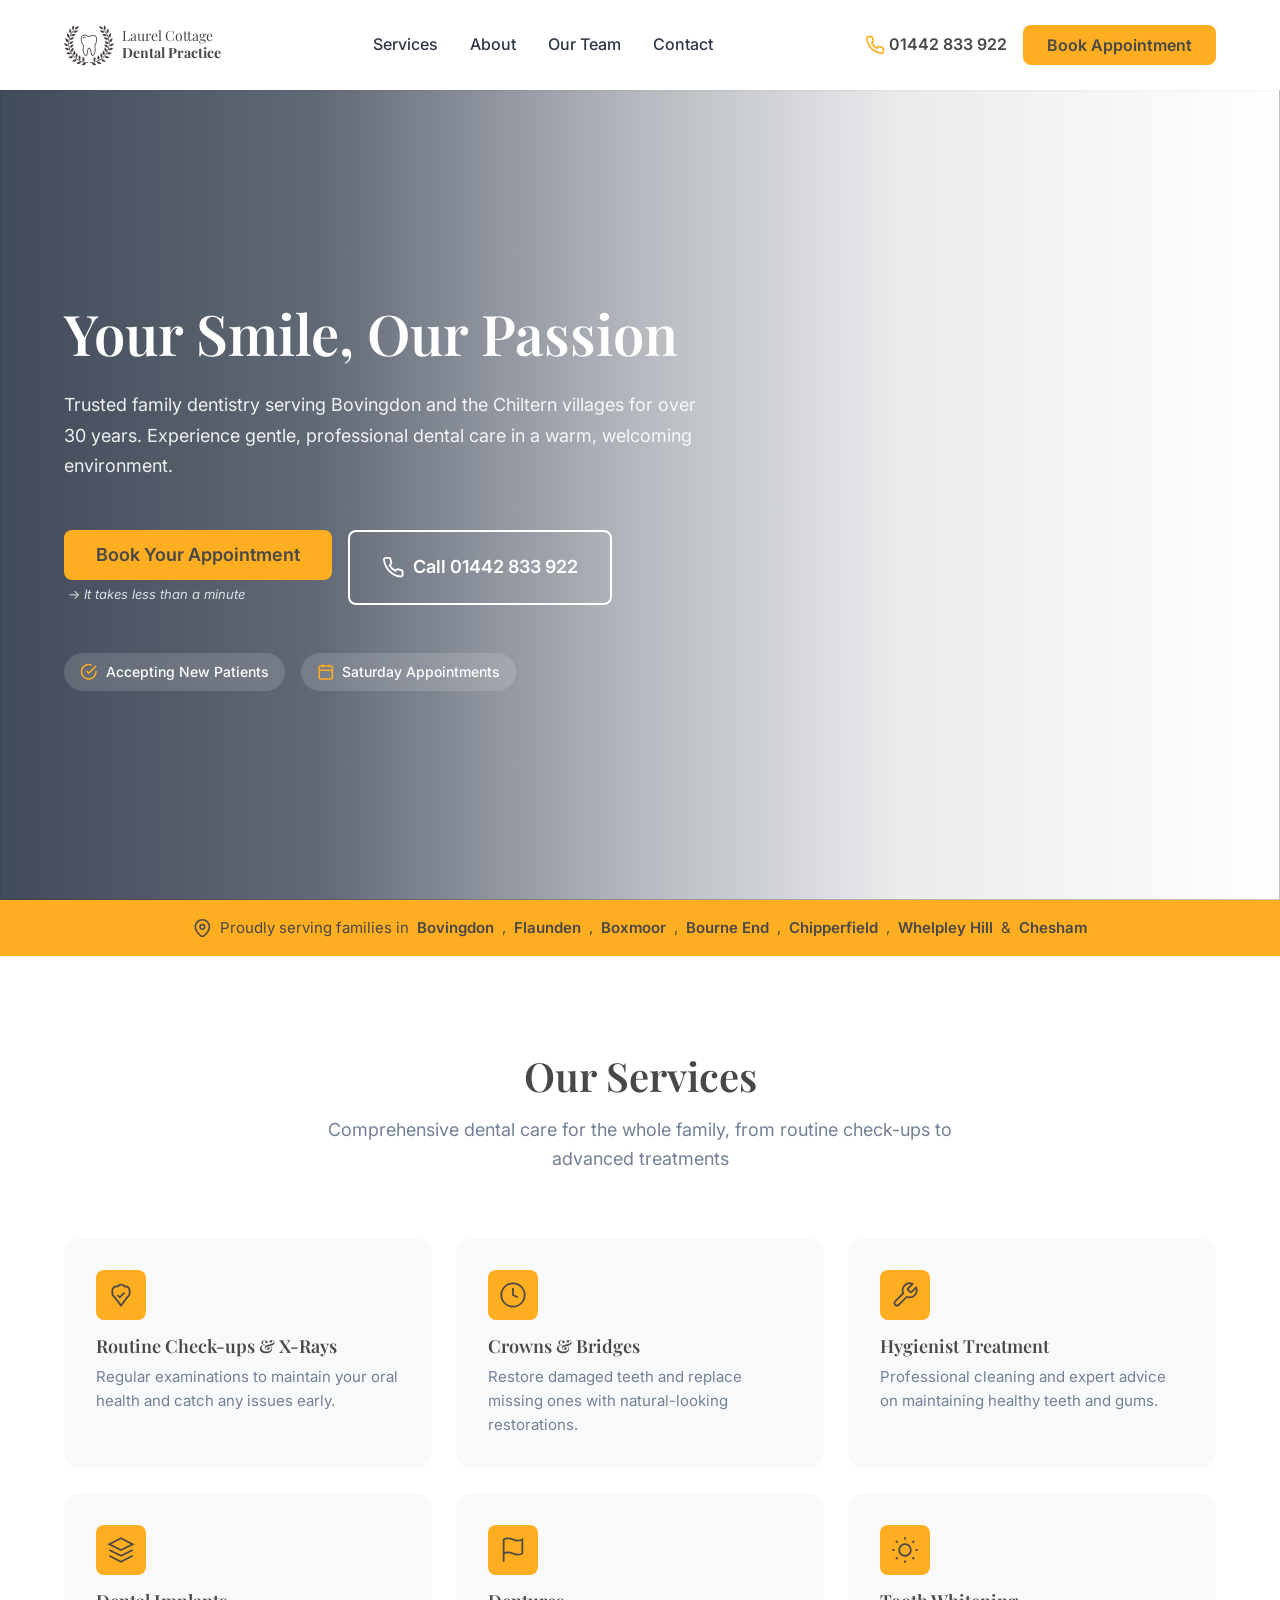
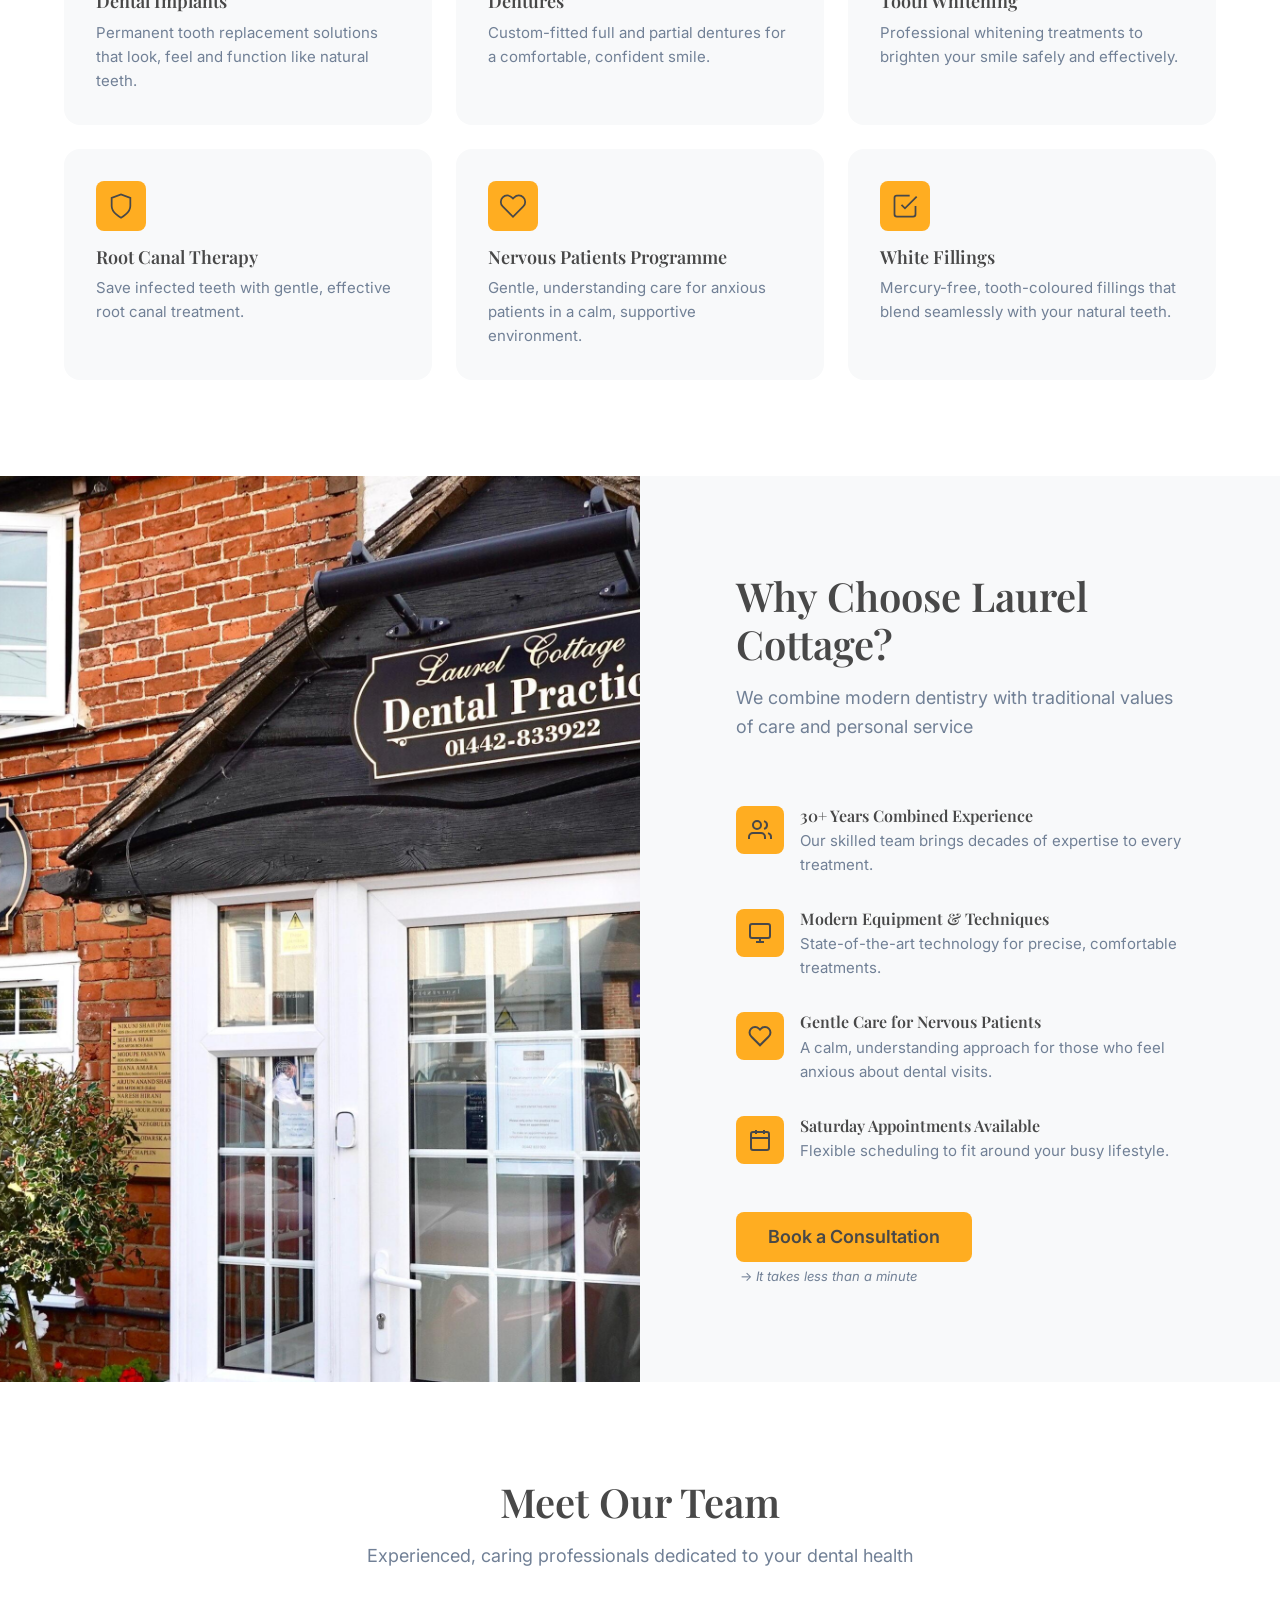
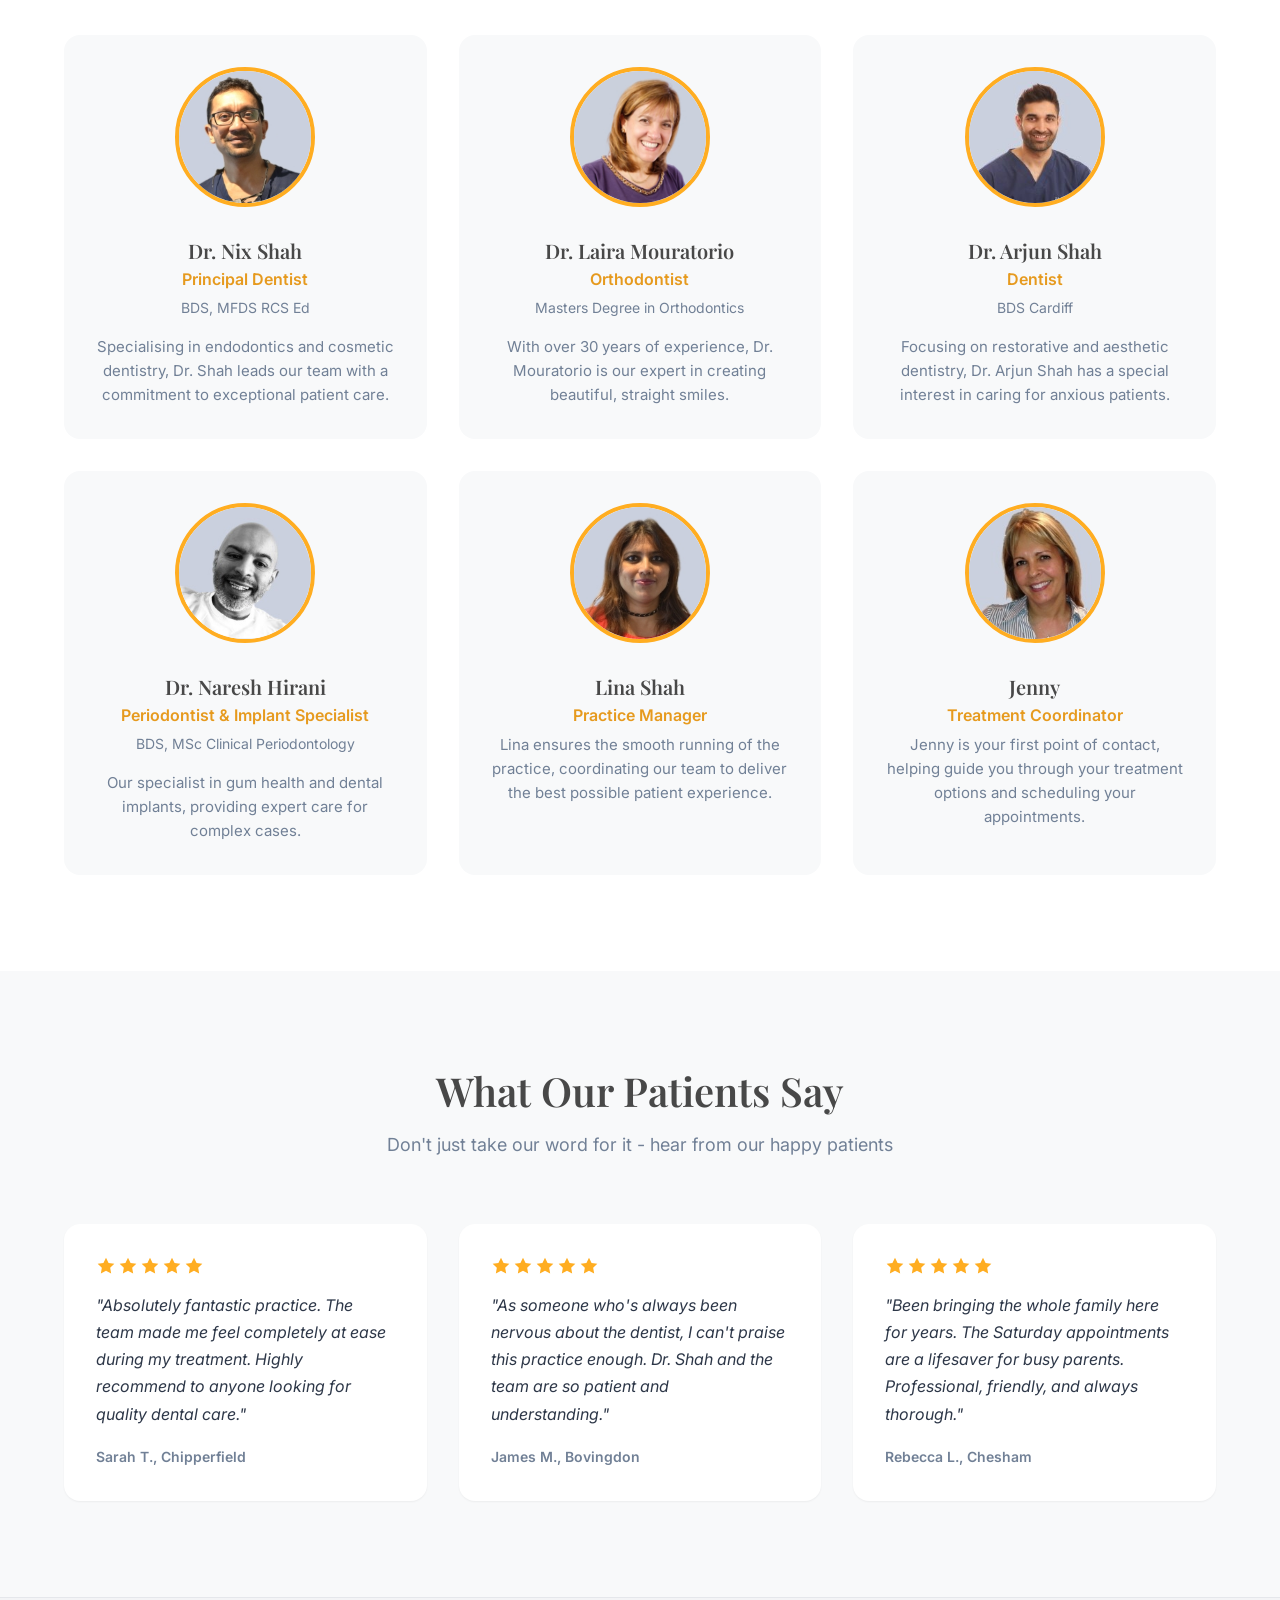
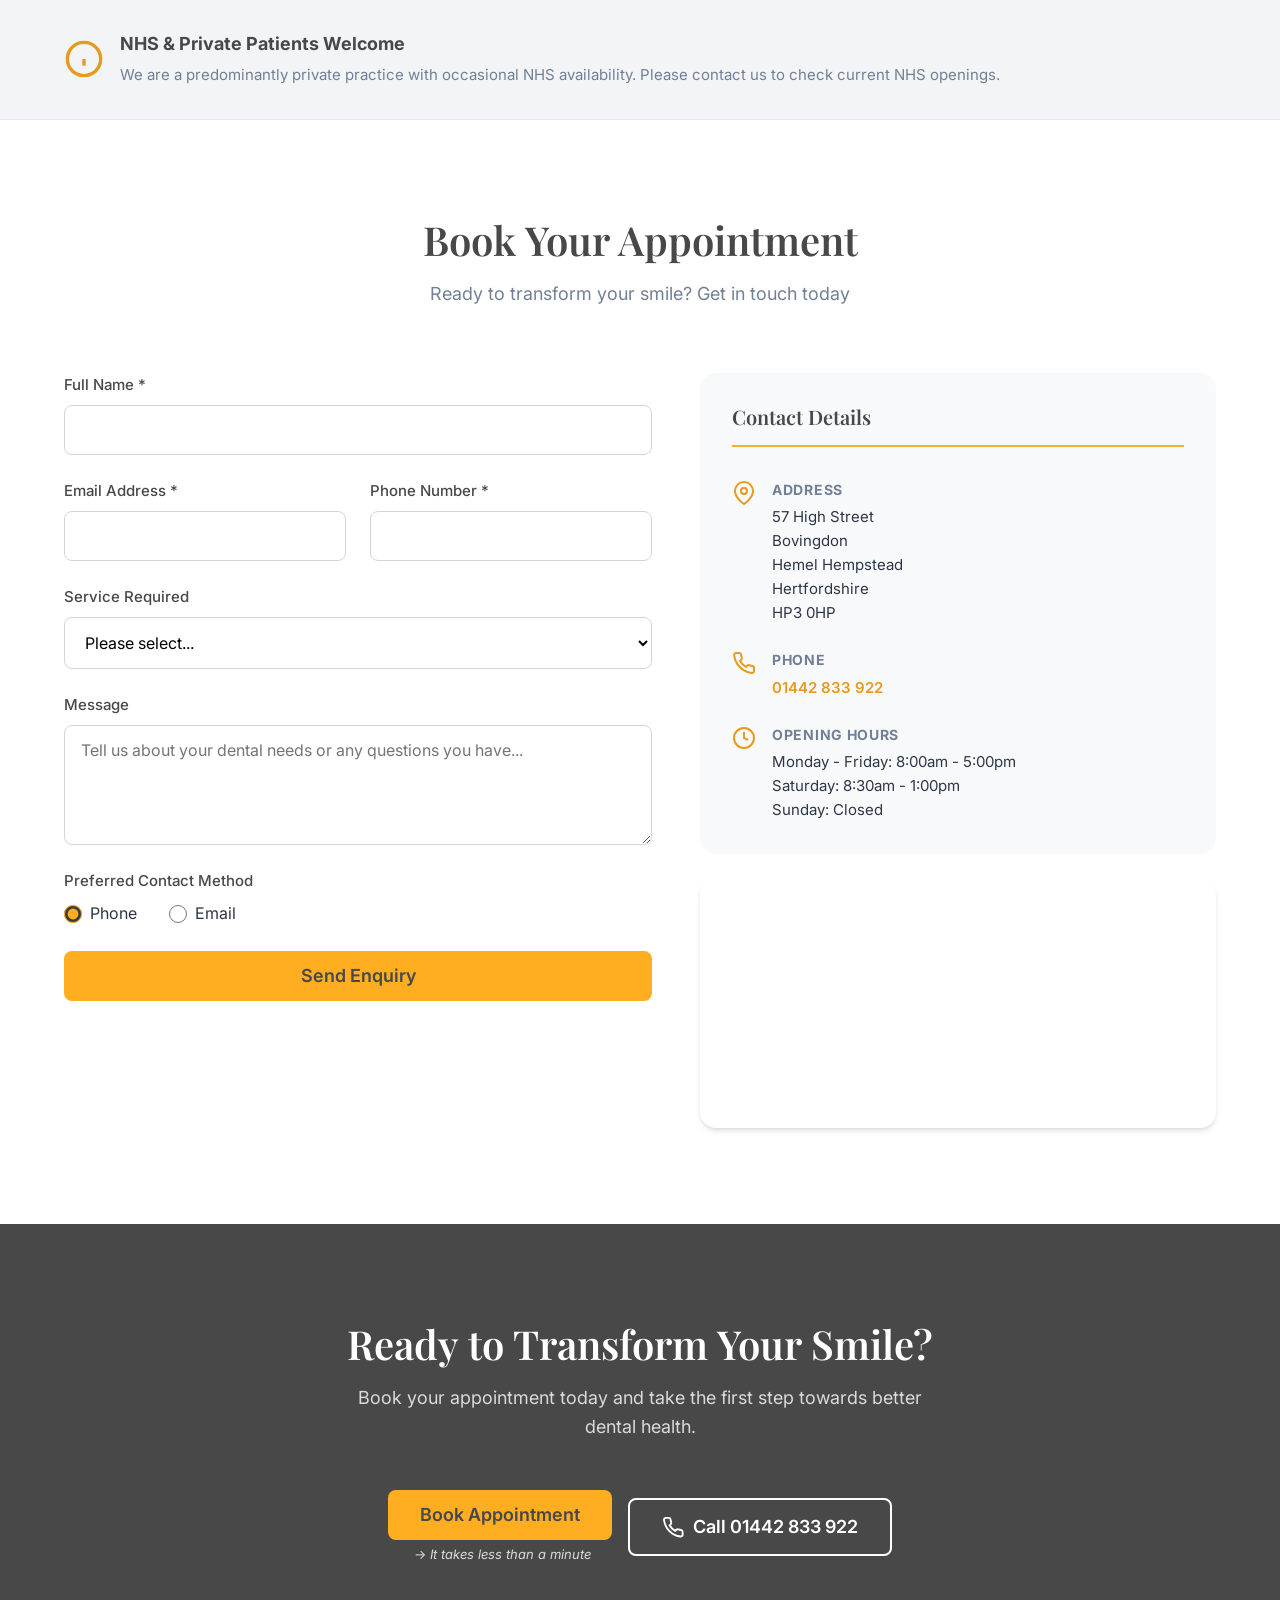
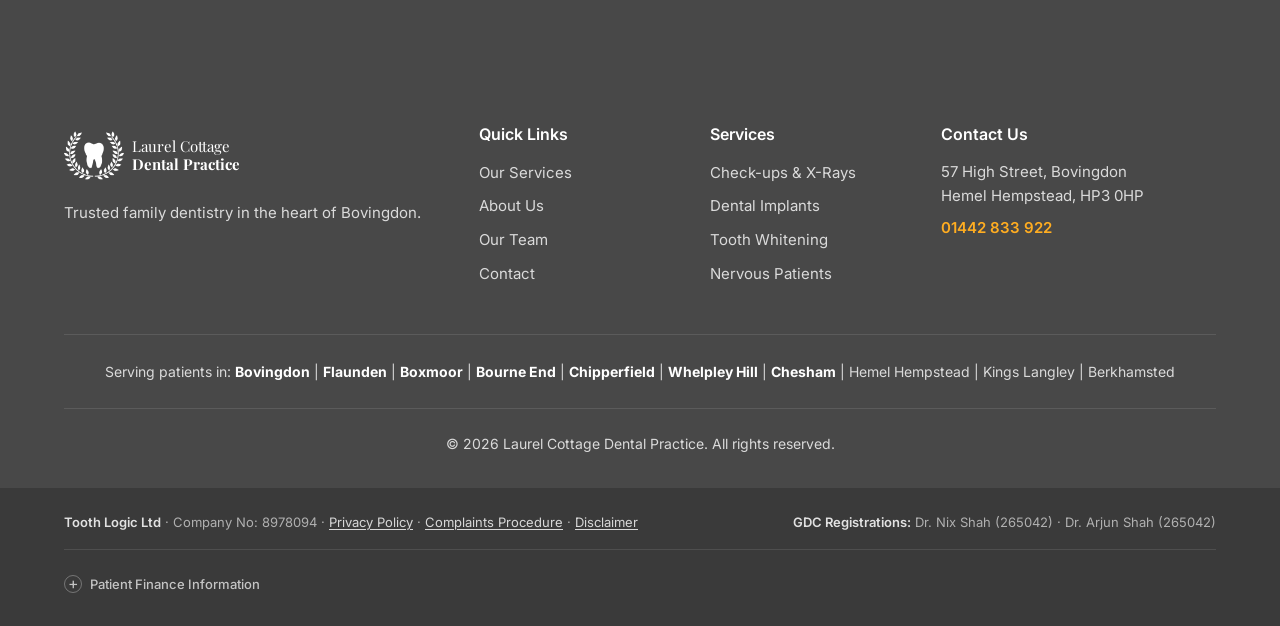
==== commit 0cca27f7: "Add conversion microcopy to CTAs - Added "It takes less than a minute" beneath primary CTAs - Applie" ====
--- a/index.html
+++ b/index.html
@@ -103,7 +103,10 @@
                 <h1 class="hero__title">Your Smile, Our Passion</h1>
                 <p class="hero__subtitle">Trusted family dentistry serving Bovingdon and the Chiltern villages for over 30 years. Experience gentle, professional dental care in a warm, welcoming environment.</p>
                 <div class="hero__ctas">
-                    <a href="#contact" class="btn btn--primary btn--large">Book Your Appointment</a>
+                    <div class="cta-group">
+                        <a href="#contact" class="btn btn--primary btn--large">Book Your Appointment</a>
+                        <span class="cta-microcopy">It takes less than a minute</span>
+                    </div>
                     <a href="tel:01442833922" class="btn btn--outline btn--large">
                         <svg class="icon" viewBox="0 0 24 24" fill="none" stroke="currentColor" stroke-width="2">
                             <path d="M22 16.92v3a2 2 0 0 1-2.18 2 19.79 19.79 0 0 1-8.63-3.07 19.5 19.5 0 0 1-6-6 19.79 19.79 0 0 1-3.07-8.67A2 2 0 0 1 4.11 2h3a2 2 0 0 1 2 1.72 12.84 12.84 0 0 0 .7 2.81 2 2 0 0 1-.45 2.11L8.09 9.91a16 16 0 0 0 6 6l1.27-1.27a2 2 0 0 1 2.11-.45 12.84 12.84 0 0 0 2.81.7A2 2 0 0 1 22 16.92z"/>
@@ -331,7 +334,10 @@
                 </div>
             </div>
 
-            <a href="#contact" class="btn btn--primary btn--large">Book a Consultation</a>
+            <div class="cta-group">
+                <a href="#contact" class="btn btn--primary btn--large">Book a Consultation</a>
+                <span class="cta-microcopy cta-microcopy--dark">It takes less than a minute</span>
+            </div>
         </div>
     </section>
 
@@ -612,7 +618,10 @@
             <h2 class="final-cta__title">Ready to Transform Your Smile?</h2>
             <p class="final-cta__text">Book your appointment today and take the first step towards better dental health.</p>
             <div class="final-cta__buttons">
-                <a href="#contact" class="btn btn--primary btn--large">Book Appointment</a>
+                <div class="cta-group cta-group--center">
+                    <a href="#contact" class="btn btn--primary btn--large">Book Appointment</a>
+                    <span class="cta-microcopy">It takes less than a minute</span>
+                </div>
                 <a href="tel:01442833922" class="btn btn--outline-light btn--large">
                     <svg class="icon" viewBox="0 0 24 24" fill="none" stroke="currentColor" stroke-width="2">
                         <path d="M22 16.92v3a2 2 0 0 1-2.18 2 19.79 19.79 0 0 1-8.63-3.07 19.5 19.5 0 0 1-6-6 19.79 19.79 0 0 1-3.07-8.67A2 2 0 0 1 4.11 2h3a2 2 0 0 1 2 1.72 12.84 12.84 0 0 0 .7 2.81 2 2 0 0 1-.45 2.11L8.09 9.91a16 16 0 0 0 6 6l1.27-1.27a2 2 0 0 1 2.11-.45 12.84 12.84 0 0 0 2.81.7A2 2 0 0 1 22 16.92z"/>
--- a/css/styles.css
+++ b/css/styles.css
@@ -214,6 +214,34 @@
     width: 100%;
 }
 
+/* CTA Groups with Microcopy */
+.cta-group {
+    display: flex;
+    flex-direction: column;
+    align-items: flex-start;
+    gap: var(--space-xs);
+}
+
+.cta-group--center {
+    align-items: center;
+}
+
+.cta-microcopy {
+    font-size: 0.8125rem;
+    color: rgba(255, 255, 255, 0.8);
+    font-style: italic;
+    padding-left: var(--space-xs);
+}
+
+.cta-microcopy::before {
+    content: '→ ';
+    font-style: normal;
+}
+
+.cta-microcopy--dark {
+    color: var(--color-text-muted);
+}
+
 /* ============================================
    Header
    ============================================ */
@@ -658,25 +686,29 @@
 }
 
 .team-card__image {
-    height: 220px;
-    background-color: var(--color-gray-200);
-    overflow: hidden;
+    padding: var(--space-xl) var(--space-xl) 0;
+    display: flex;
+    justify-content: center;
 }
 
 .team-card__image img {
-    width: 100%;
-    height: 100%;
+    width: 140px;
+    height: 140px;
+    border-radius: 50%;
     object-fit: cover;
-    object-position: center top;
-    transition: transform var(--transition-slow);
+    object-position: center 15%;
+    border: 4px solid var(--color-primary);
+    transition: transform var(--transition-slow), box-shadow var(--transition-slow);
 }
 
 .team-card:hover .team-card__image img {
     transform: scale(1.05);
+    box-shadow: 0 8px 20px rgba(255, 173, 33, 0.3);
 }
 
 .team-card__content {
     padding: var(--space-xl);
+    text-align: center;
 }
 
 .team-card__name {
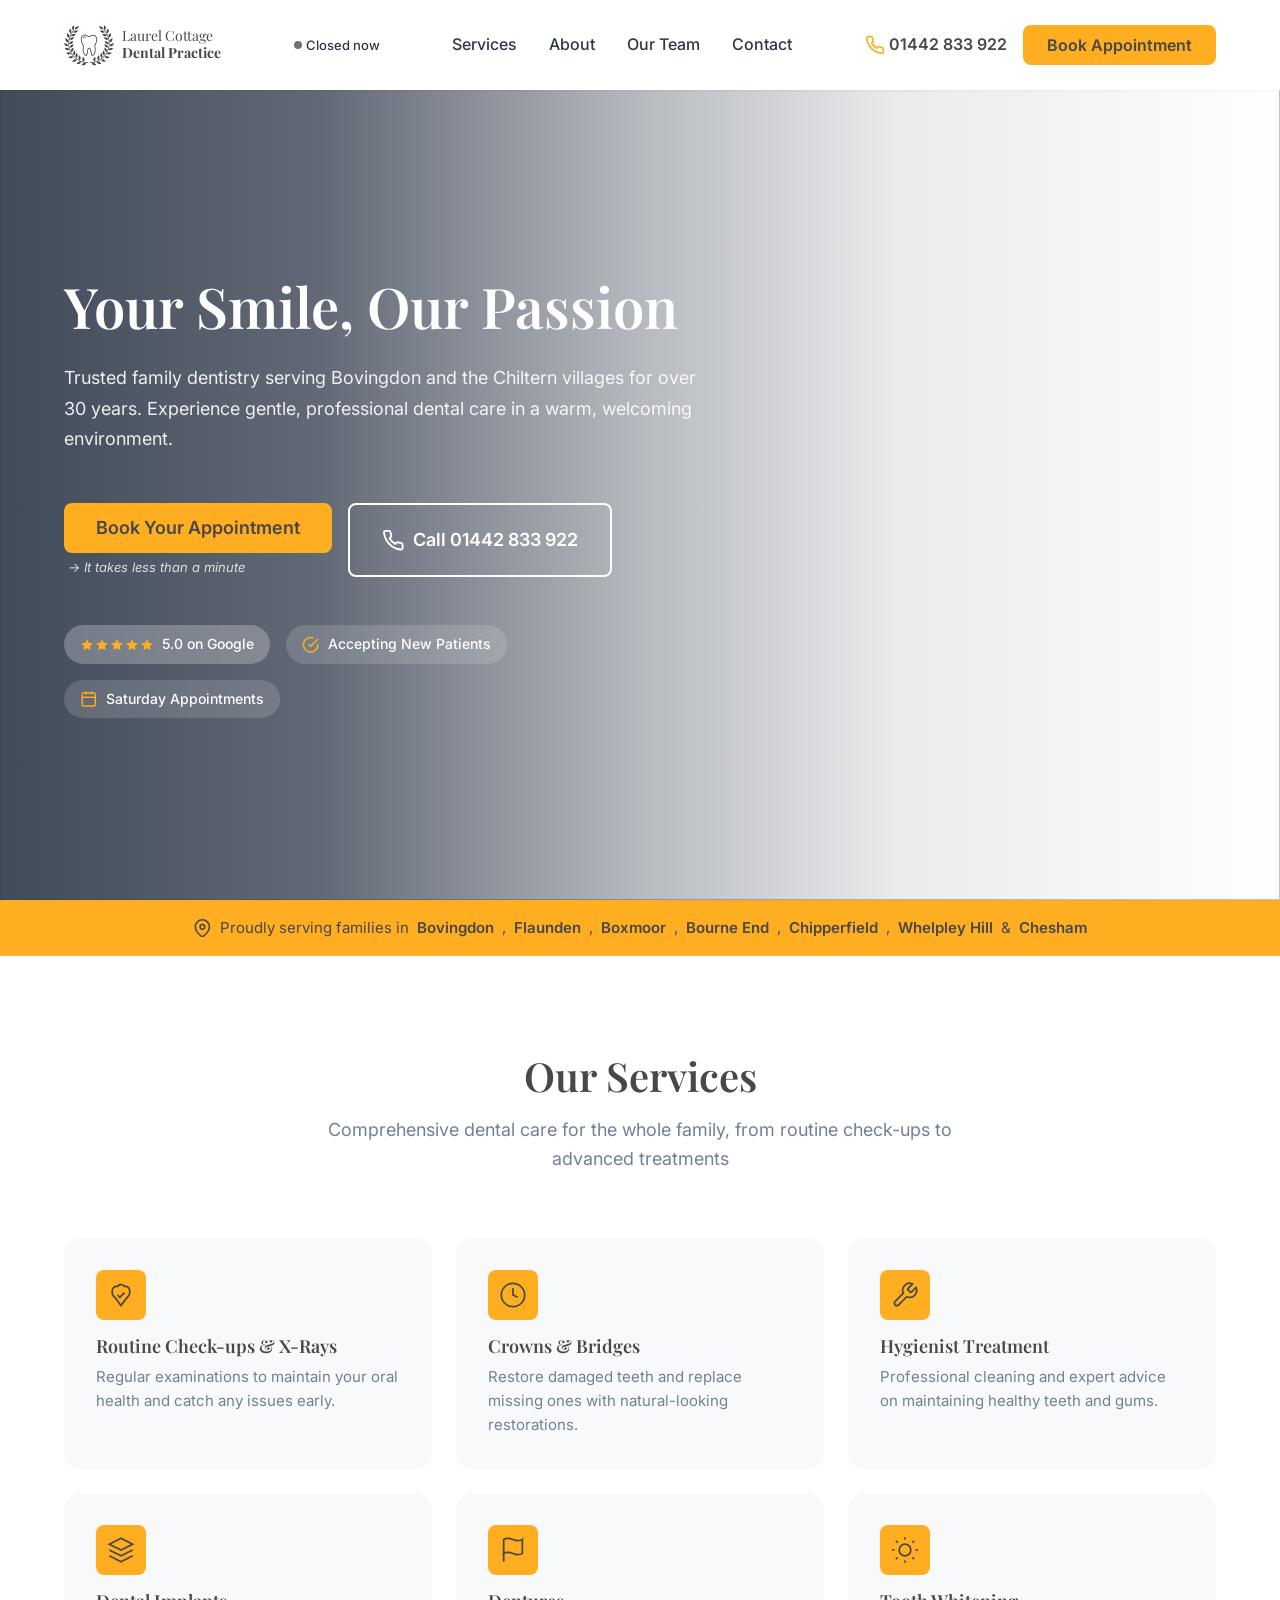
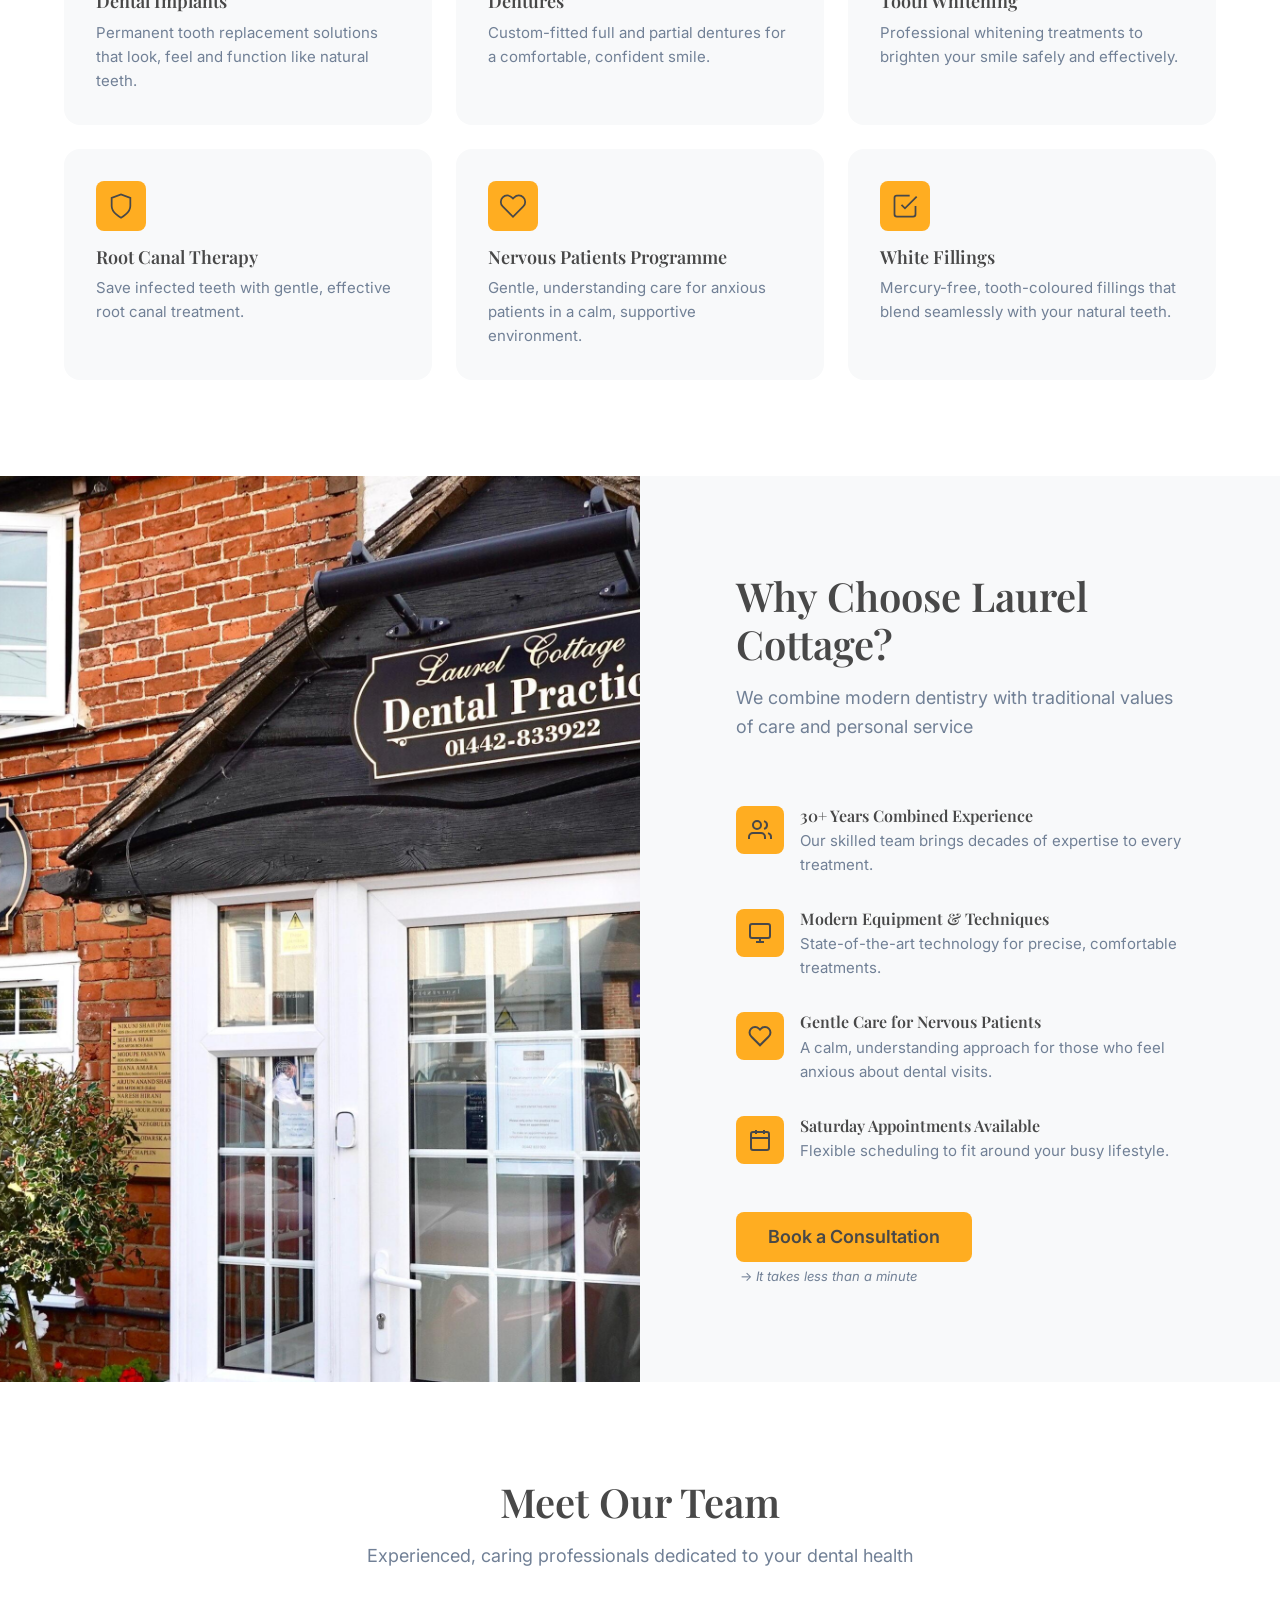
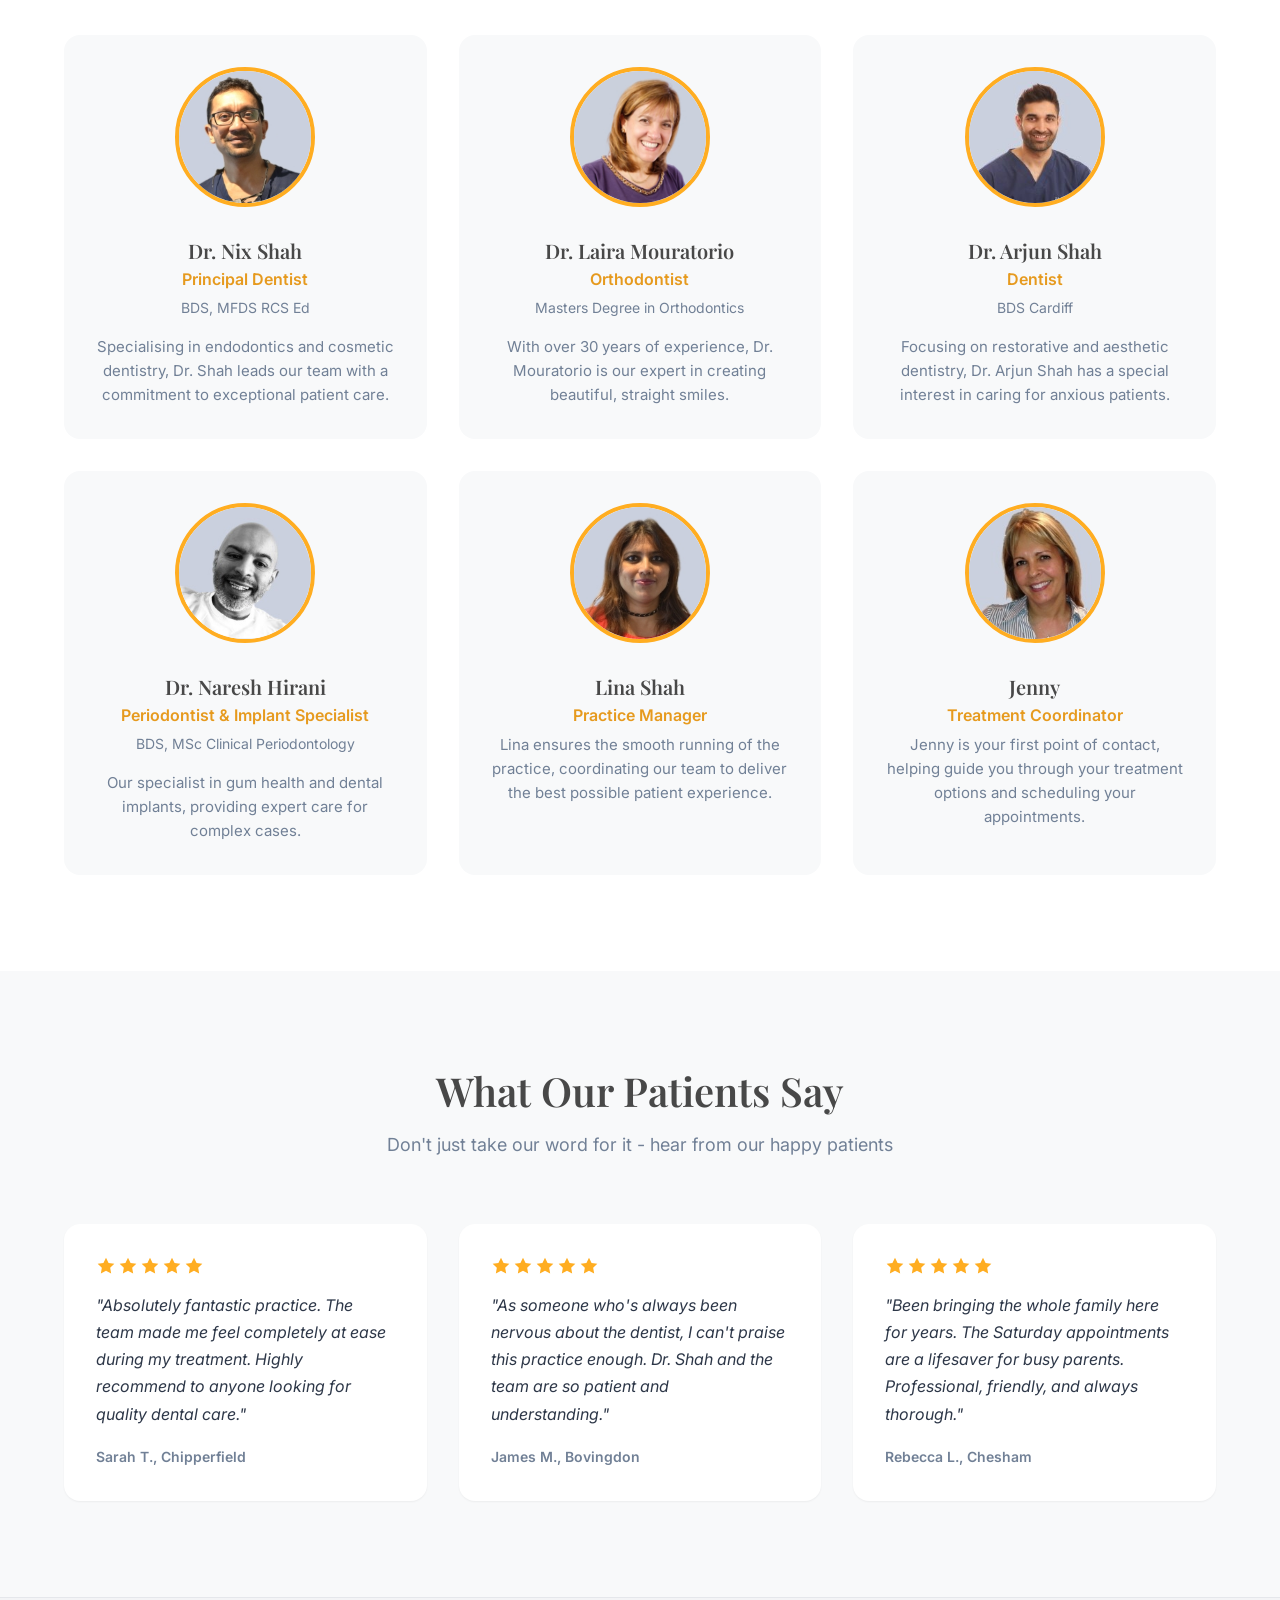
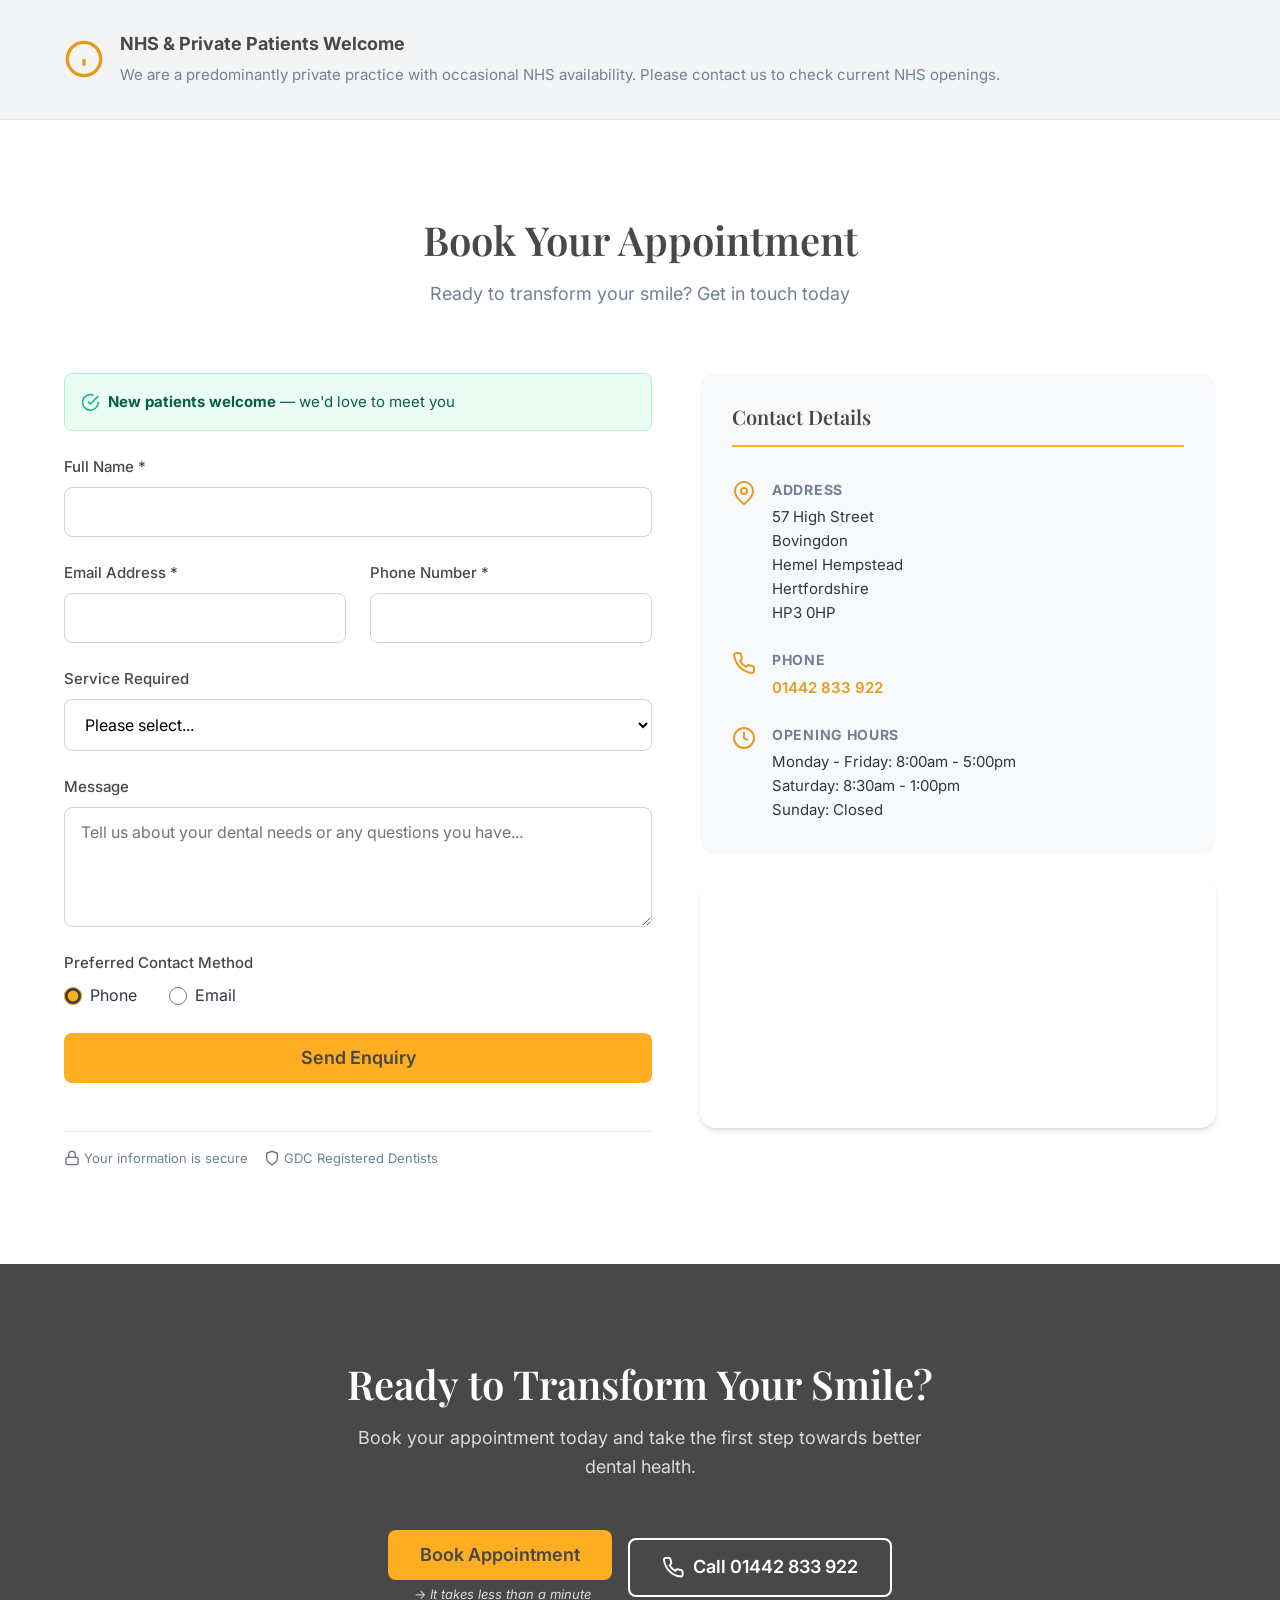
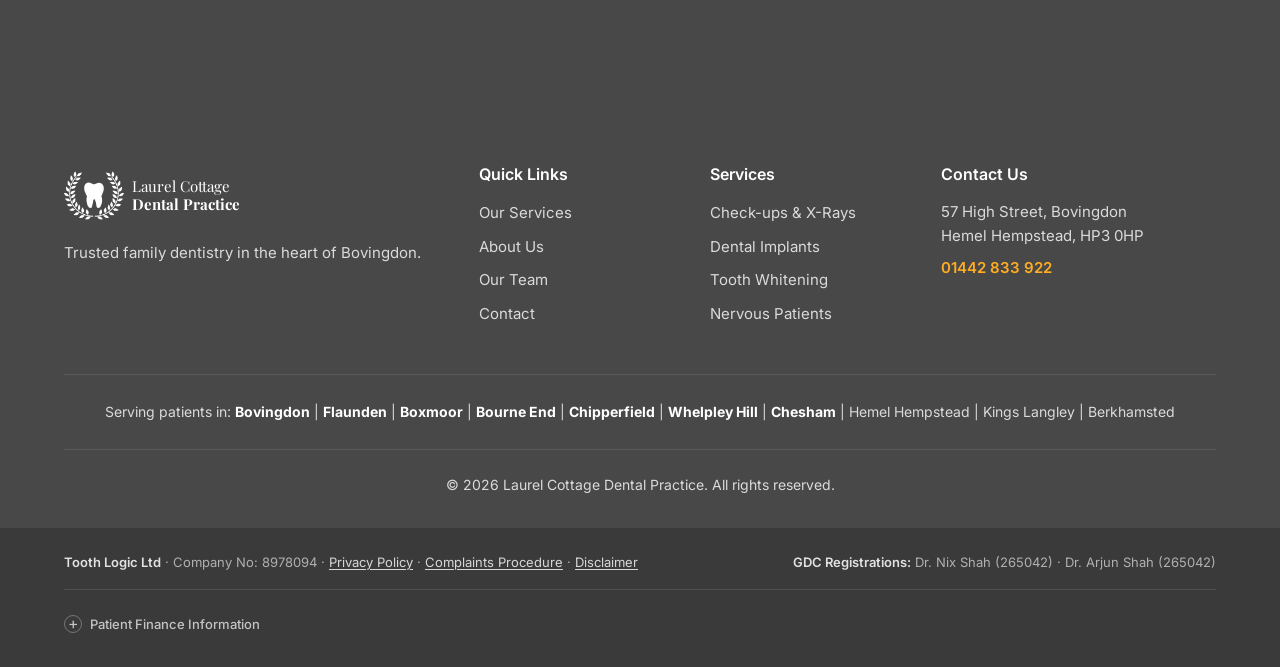
==== commit b72585e9: "Add conversion optimization features 1. Open Today indicator in header    - Shows "Open now", "Opens" ====
--- a/index.html
+++ b/index.html
@@ -47,6 +47,11 @@
                 <span class="header__logo-text">Laurel Cottage<br><strong>Dental Practice</strong></span>
             </a>
 
+            <div class="header__open-today" id="openToday">
+                <span class="header__open-dot"></span>
+                <span class="header__open-text">Open today</span>
+            </div>
+
             <nav class="header__nav" id="nav">
                 <ul class="header__nav-list">
                     <li><a href="#services" class="header__nav-link">Services</a></li>
@@ -57,7 +62,12 @@
             </nav>
 
             <div class="header__actions">
-                <a href="tel:01442833922" class="header__phone">
+                <a href="tel:01442833922" class="header__phone header__phone--mobile" aria-label="Call us">
+                    <svg class="icon" viewBox="0 0 24 24" fill="none" stroke="currentColor" stroke-width="2">
+                        <path d="M22 16.92v3a2 2 0 0 1-2.18 2 19.79 19.79 0 0 1-8.63-3.07 19.5 19.5 0 0 1-6-6 19.79 19.79 0 0 1-3.07-8.67A2 2 0 0 1 4.11 2h3a2 2 0 0 1 2 1.72 12.84 12.84 0 0 0 .7 2.81 2 2 0 0 1-.45 2.11L8.09 9.91a16 16 0 0 0 6 6l1.27-1.27a2 2 0 0 1 2.11-.45 12.84 12.84 0 0 0 2.81.7A2 2 0 0 1 22 16.92z"/>
+                    </svg>
+                </a>
+                <a href="tel:01442833922" class="header__phone header__phone--desktop">
                     <svg class="icon" viewBox="0 0 24 24" fill="none" stroke="currentColor" stroke-width="2">
                         <path d="M22 16.92v3a2 2 0 0 1-2.18 2 19.79 19.79 0 0 1-8.63-3.07 19.5 19.5 0 0 1-6-6 19.79 19.79 0 0 1-3.07-8.67A2 2 0 0 1 4.11 2h3a2 2 0 0 1 2 1.72 12.84 12.84 0 0 0 .7 2.81 2 2 0 0 1-.45 2.11L8.09 9.91a16 16 0 0 0 6 6l1.27-1.27a2 2 0 0 1 2.11-.45 12.84 12.84 0 0 0 2.81.7A2 2 0 0 1 22 16.92z"/>
                     </svg>
@@ -115,6 +125,16 @@
                     </a>
                 </div>
                 <div class="hero__badges">
+                    <span class="hero__badge hero__badge--review">
+                        <span class="hero__stars">
+                            <svg viewBox="0 0 24 24" fill="currentColor"><polygon points="12 2 15.09 8.26 22 9.27 17 14.14 18.18 21.02 12 17.77 5.82 21.02 7 14.14 2 9.27 8.91 8.26 12 2"/></svg>
+                            <svg viewBox="0 0 24 24" fill="currentColor"><polygon points="12 2 15.09 8.26 22 9.27 17 14.14 18.18 21.02 12 17.77 5.82 21.02 7 14.14 2 9.27 8.91 8.26 12 2"/></svg>
+                            <svg viewBox="0 0 24 24" fill="currentColor"><polygon points="12 2 15.09 8.26 22 9.27 17 14.14 18.18 21.02 12 17.77 5.82 21.02 7 14.14 2 9.27 8.91 8.26 12 2"/></svg>
+                            <svg viewBox="0 0 24 24" fill="currentColor"><polygon points="12 2 15.09 8.26 22 9.27 17 14.14 18.18 21.02 12 17.77 5.82 21.02 7 14.14 2 9.27 8.91 8.26 12 2"/></svg>
+                            <svg viewBox="0 0 24 24" fill="currentColor"><polygon points="12 2 15.09 8.26 22 9.27 17 14.14 18.18 21.02 12 17.77 5.82 21.02 7 14.14 2 9.27 8.91 8.26 12 2"/></svg>
+                        </span>
+                        5.0 on Google
+                    </span>
                     <span class="hero__badge">
                         <svg class="icon" viewBox="0 0 24 24" fill="none" stroke="currentColor" stroke-width="2">
                             <path d="M22 11.08V12a10 10 0 1 1-5.93-9.14"/>
@@ -504,6 +524,13 @@
 
             <div class="contact__grid">
                 <div class="contact__form-wrapper">
+                    <div class="form-welcome">
+                        <svg class="icon" viewBox="0 0 24 24" fill="none" stroke="currentColor" stroke-width="2">
+                            <path d="M22 11.08V12a10 10 0 1 1-5.93-9.14"/>
+                            <polyline points="22 4 12 14.01 9 11.01"/>
+                        </svg>
+                        <span><strong>New patients welcome</strong> — we'd love to meet you</span>
+                    </div>
                     <form class="contact-form" id="contactForm">
                         <div class="form-group">
                             <label for="name" class="form-label">Full Name *</label>
@@ -555,6 +582,22 @@
                         </div>
 
                         <button type="submit" class="btn btn--primary btn--large btn--full">Send Enquiry</button>
+
+                        <div class="form-trust">
+                            <div class="form-trust__item">
+                                <svg class="icon" viewBox="0 0 24 24" fill="none" stroke="currentColor" stroke-width="2">
+                                    <rect x="3" y="11" width="18" height="11" rx="2" ry="2"/>
+                                    <path d="M7 11V7a5 5 0 0 1 10 0v4"/>
+                                </svg>
+                                <span>Your information is secure</span>
+                            </div>
+                            <div class="form-trust__item">
+                                <svg class="icon" viewBox="0 0 24 24" fill="none" stroke="currentColor" stroke-width="2">
+                                    <path d="M12 22s8-4 8-10V5l-8-3-8 3v7c0 6 8 10 8 10z"/>
+                                </svg>
+                                <span>GDC Registered Dentists</span>
+                            </div>
+                        </div>
                     </form>
                 </div>
 
--- a/css/styles.css
+++ b/css/styles.css
@@ -330,6 +330,35 @@
     gap: var(--space-md);
 }
 
+/* Open Today Indicator */
+.header__open-today {
+    display: none;
+    align-items: center;
+    gap: var(--space-xs);
+    font-size: 0.8125rem;
+    font-weight: 500;
+    color: var(--color-text);
+}
+
+.header__open-dot {
+    width: 8px;
+    height: 8px;
+    background-color: #10b981;
+    border-radius: 50%;
+    animation: pulse 2s infinite;
+}
+
+@keyframes pulse {
+    0%, 100% { opacity: 1; }
+    50% { opacity: 0.5; }
+}
+
+.header__open-today.header__open-today--closed .header__open-dot {
+    background-color: var(--color-gray-500);
+    animation: none;
+}
+
+/* Header Phone */
 .header__phone {
     display: none;
     align-items: center;
@@ -337,6 +366,23 @@
     font-weight: 600;
     color: var(--color-dark);
     transition: color var(--transition-fast);
+}
+
+.header__phone--mobile {
+    display: flex;
+    padding: var(--space-sm);
+    background-color: var(--color-primary);
+    border-radius: var(--radius-md);
+}
+
+.header__phone--mobile .icon {
+    color: var(--color-dark);
+    width: 20px;
+    height: 20px;
+}
+
+.header__phone--desktop {
+    display: none;
 }
 
 .header__phone:hover {
@@ -516,6 +562,21 @@
     color: var(--color-primary);
 }
 
+.hero__badge--review {
+    background-color: rgba(255, 255, 255, 0.25);
+}
+
+.hero__stars {
+    display: flex;
+    gap: 1px;
+}
+
+.hero__stars svg {
+    width: 14px;
+    height: 14px;
+    color: var(--color-primary);
+}
+
 /* ============================================
    Location Trust Bar
    ============================================ */
@@ -892,6 +953,49 @@
     width: 18px;
     height: 18px;
     accent-color: var(--color-primary);
+}
+
+/* Form Welcome Banner */
+.form-welcome {
+    display: flex;
+    align-items: center;
+    gap: var(--space-sm);
+    padding: var(--space-md);
+    background-color: #ecfdf5;
+    border: 1px solid #a7f3d0;
+    border-radius: var(--radius-md);
+    margin-bottom: var(--space-lg);
+    color: #065f46;
+    font-size: 0.9375rem;
+}
+
+.form-welcome .icon {
+    flex-shrink: 0;
+    color: #10b981;
+}
+
+/* Form Trust Signals */
+.form-trust {
+    display: flex;
+    flex-wrap: wrap;
+    gap: var(--space-md);
+    margin-top: var(--space-lg);
+    padding-top: var(--space-md);
+    border-top: 1px solid var(--color-gray-200);
+}
+
+.form-trust__item {
+    display: flex;
+    align-items: center;
+    gap: var(--space-xs);
+    font-size: 0.8125rem;
+    color: var(--color-text-muted);
+}
+
+.form-trust__item .icon {
+    width: 16px;
+    height: 16px;
+    color: var(--color-gray-500);
 }
 
 /* Contact Info Card */
@@ -1148,7 +1252,15 @@
         );
     }
 
-    .header__phone {
+    .header__open-today {
+        display: flex;
+    }
+
+    .header__phone--mobile {
+        display: none;
+    }
+
+    .header__phone--desktop {
         display: flex;
     }
 
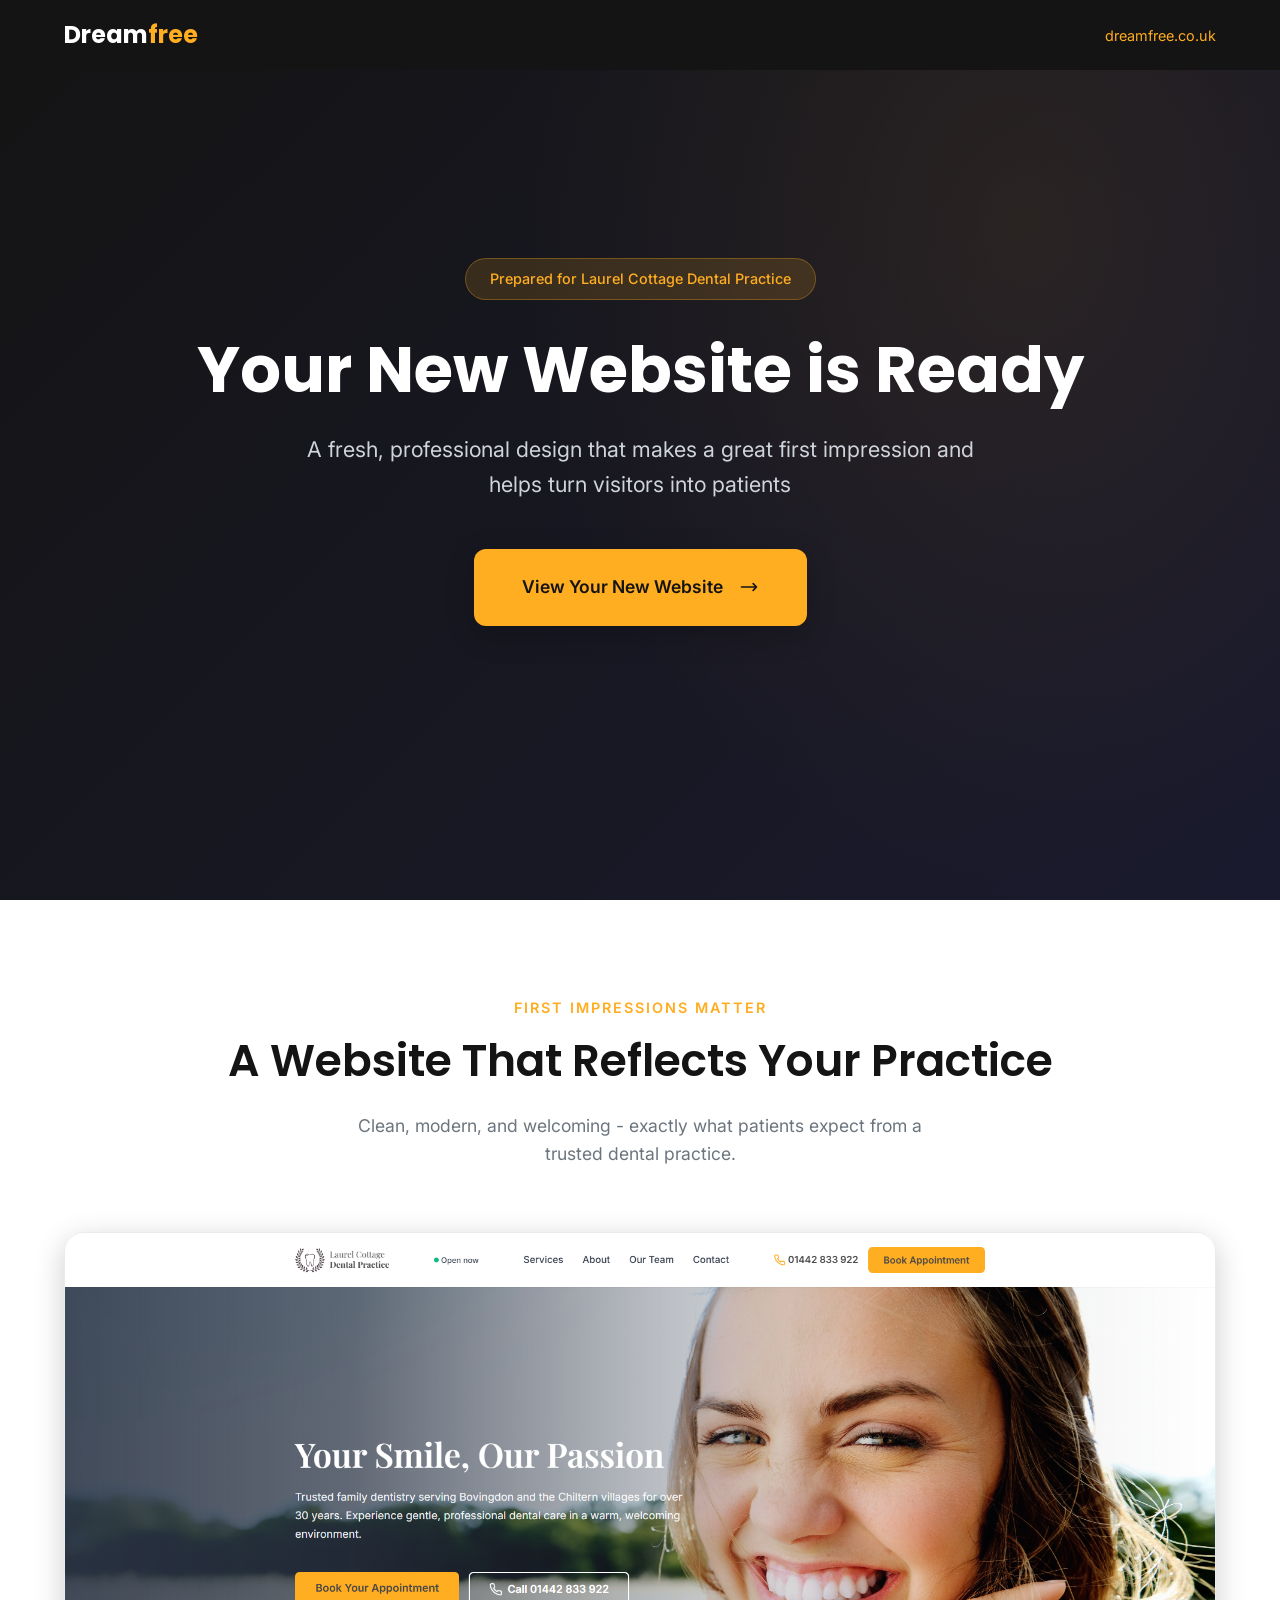
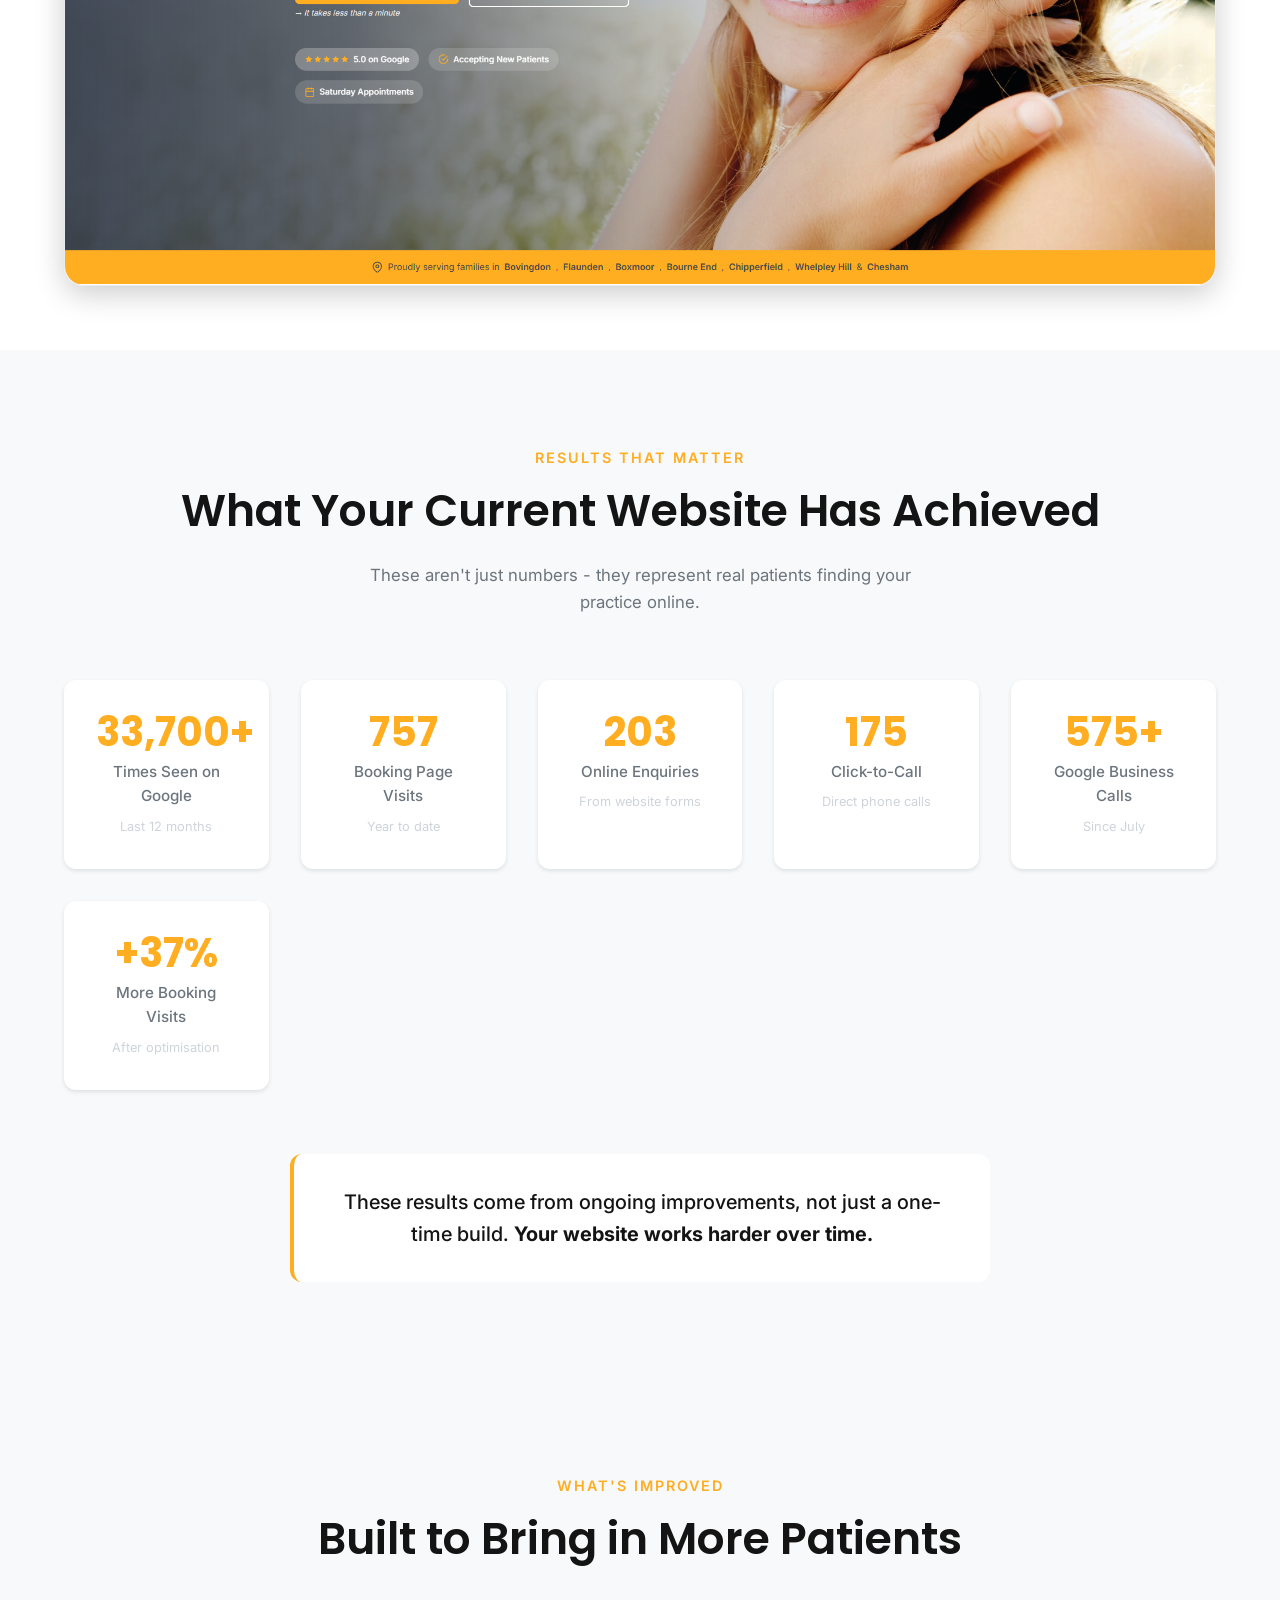
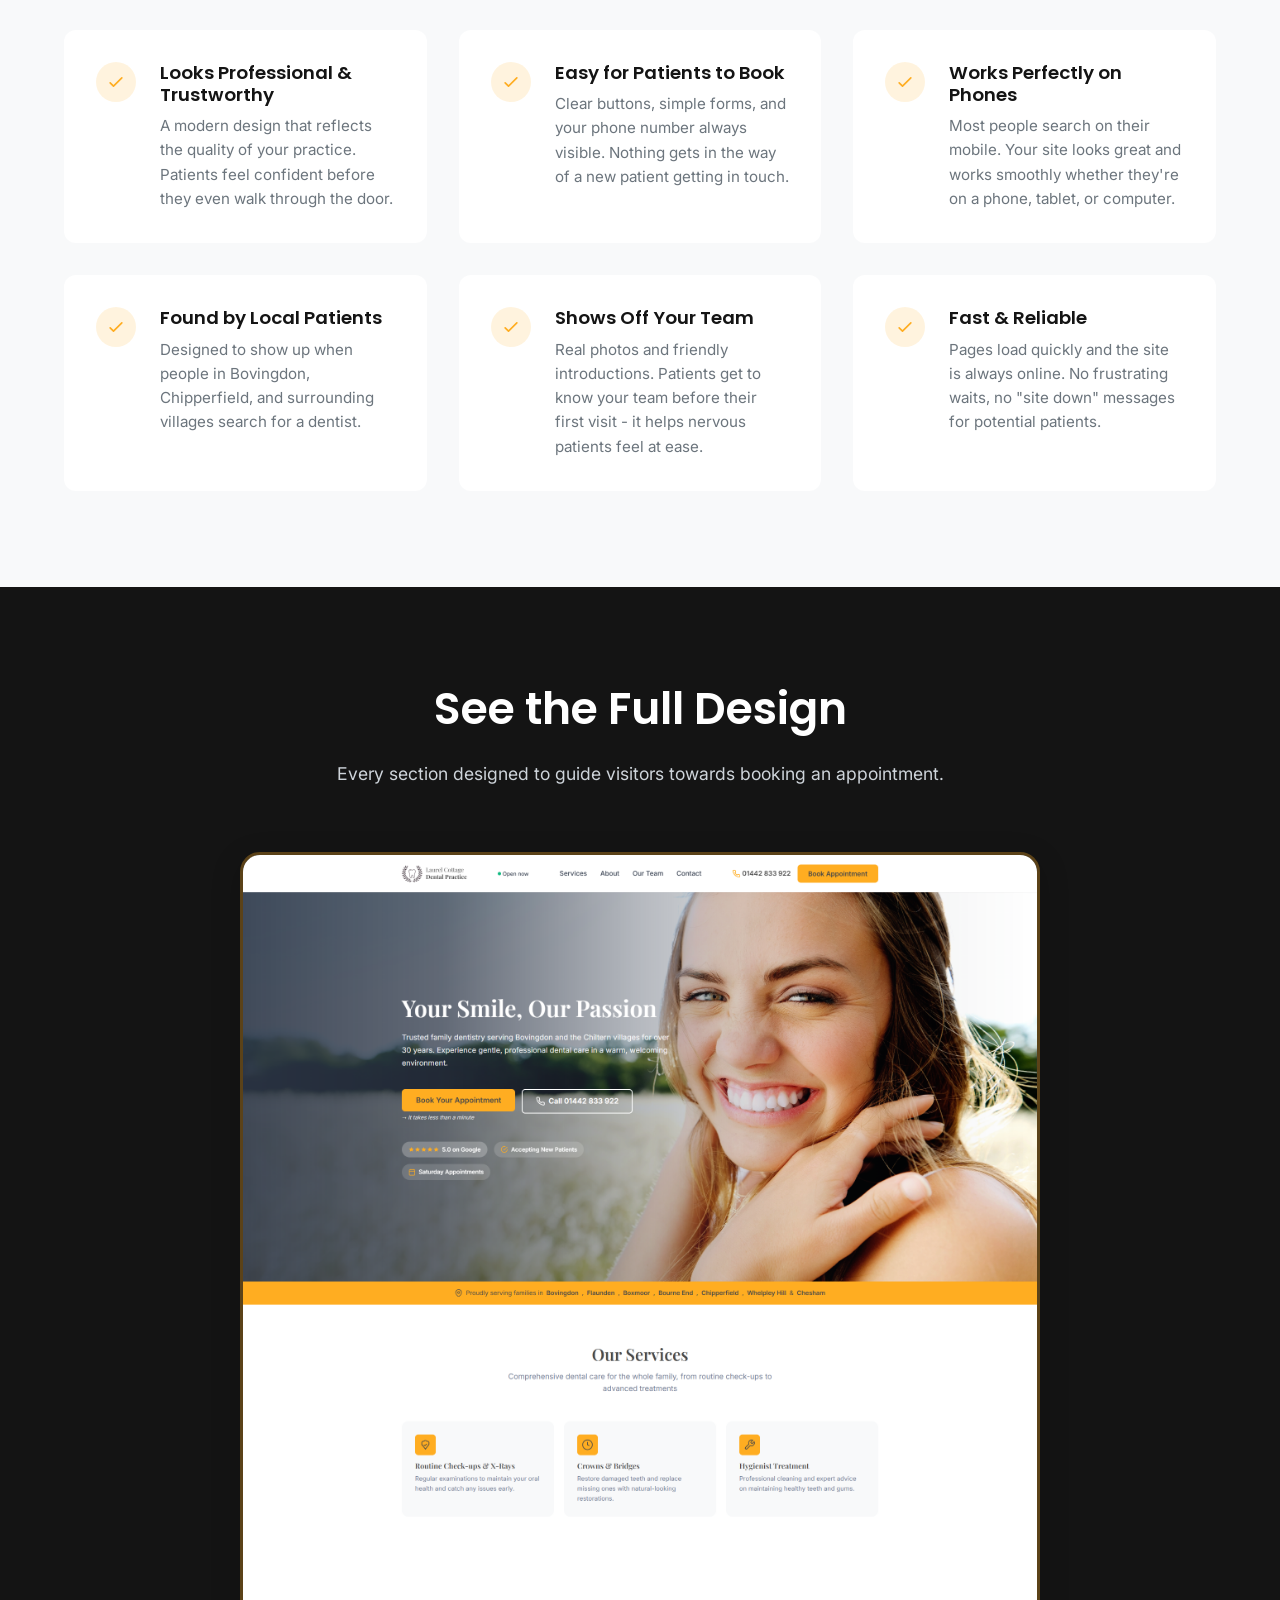
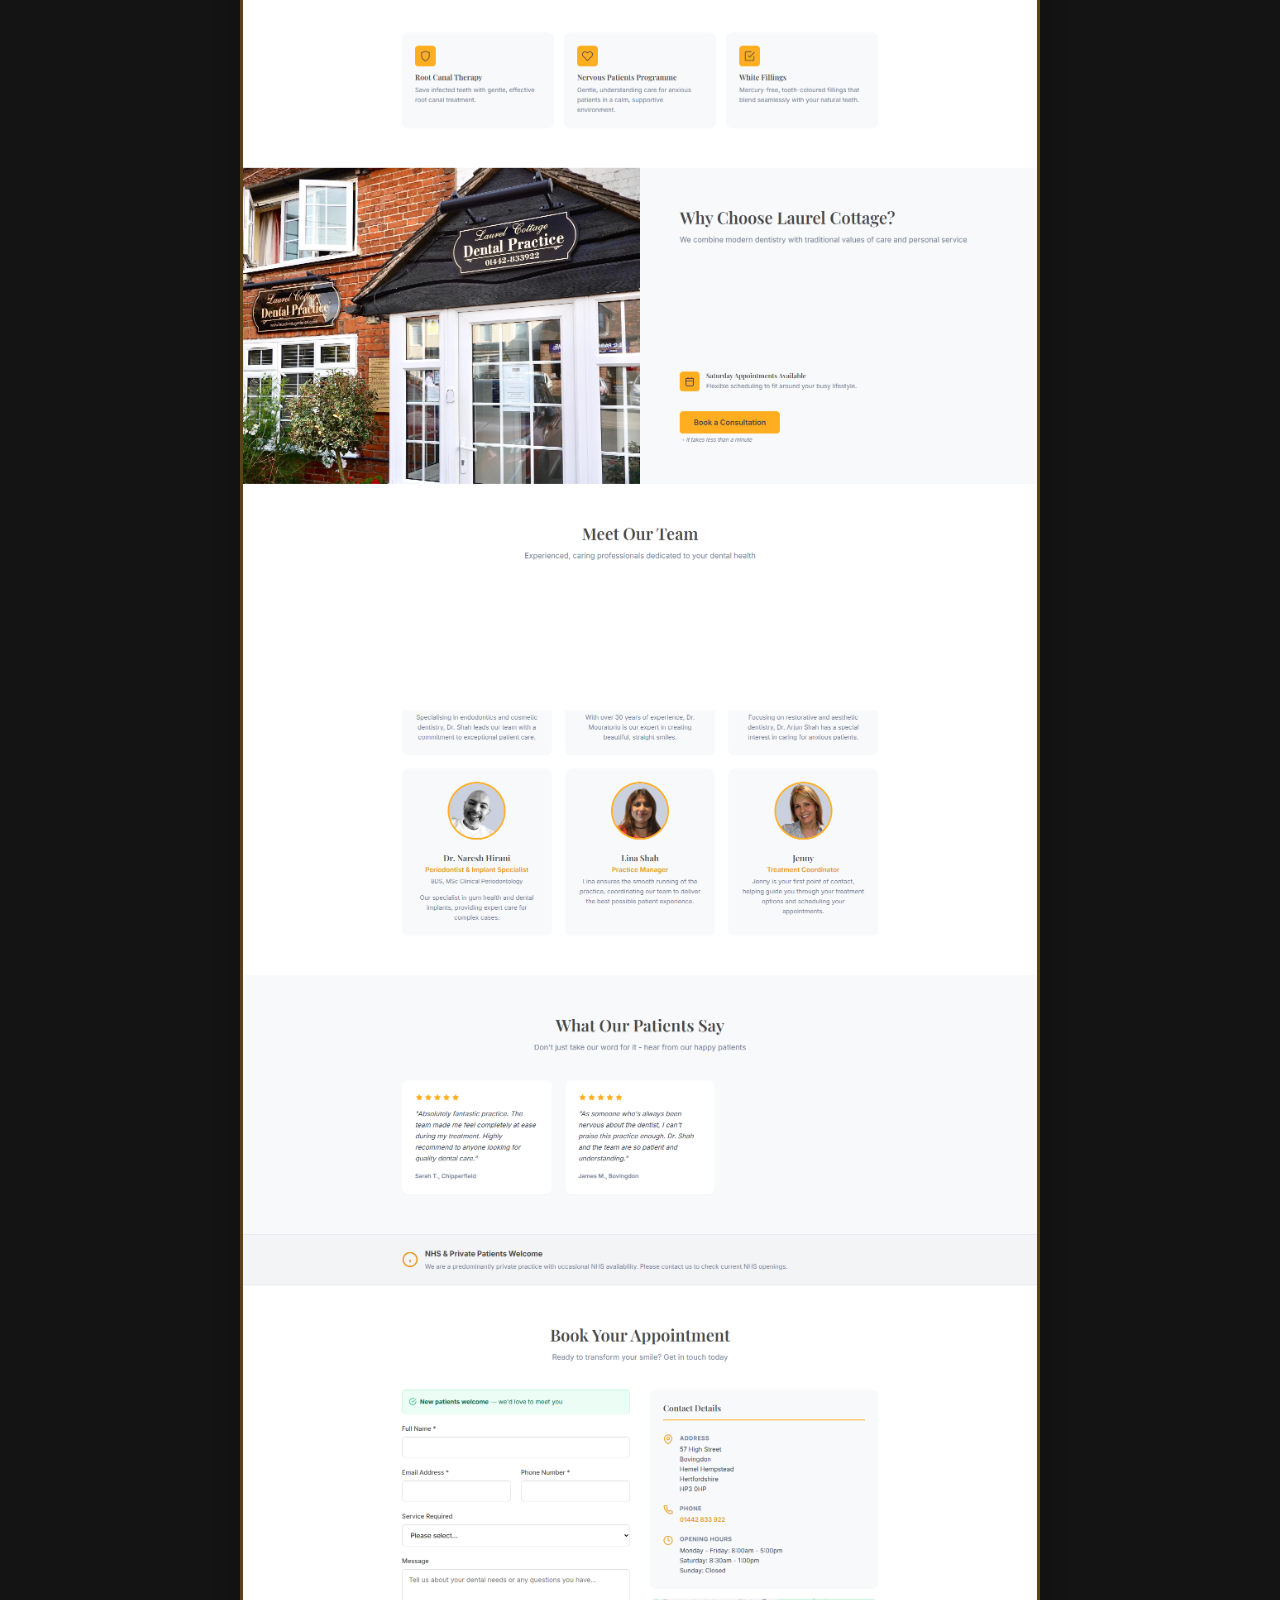
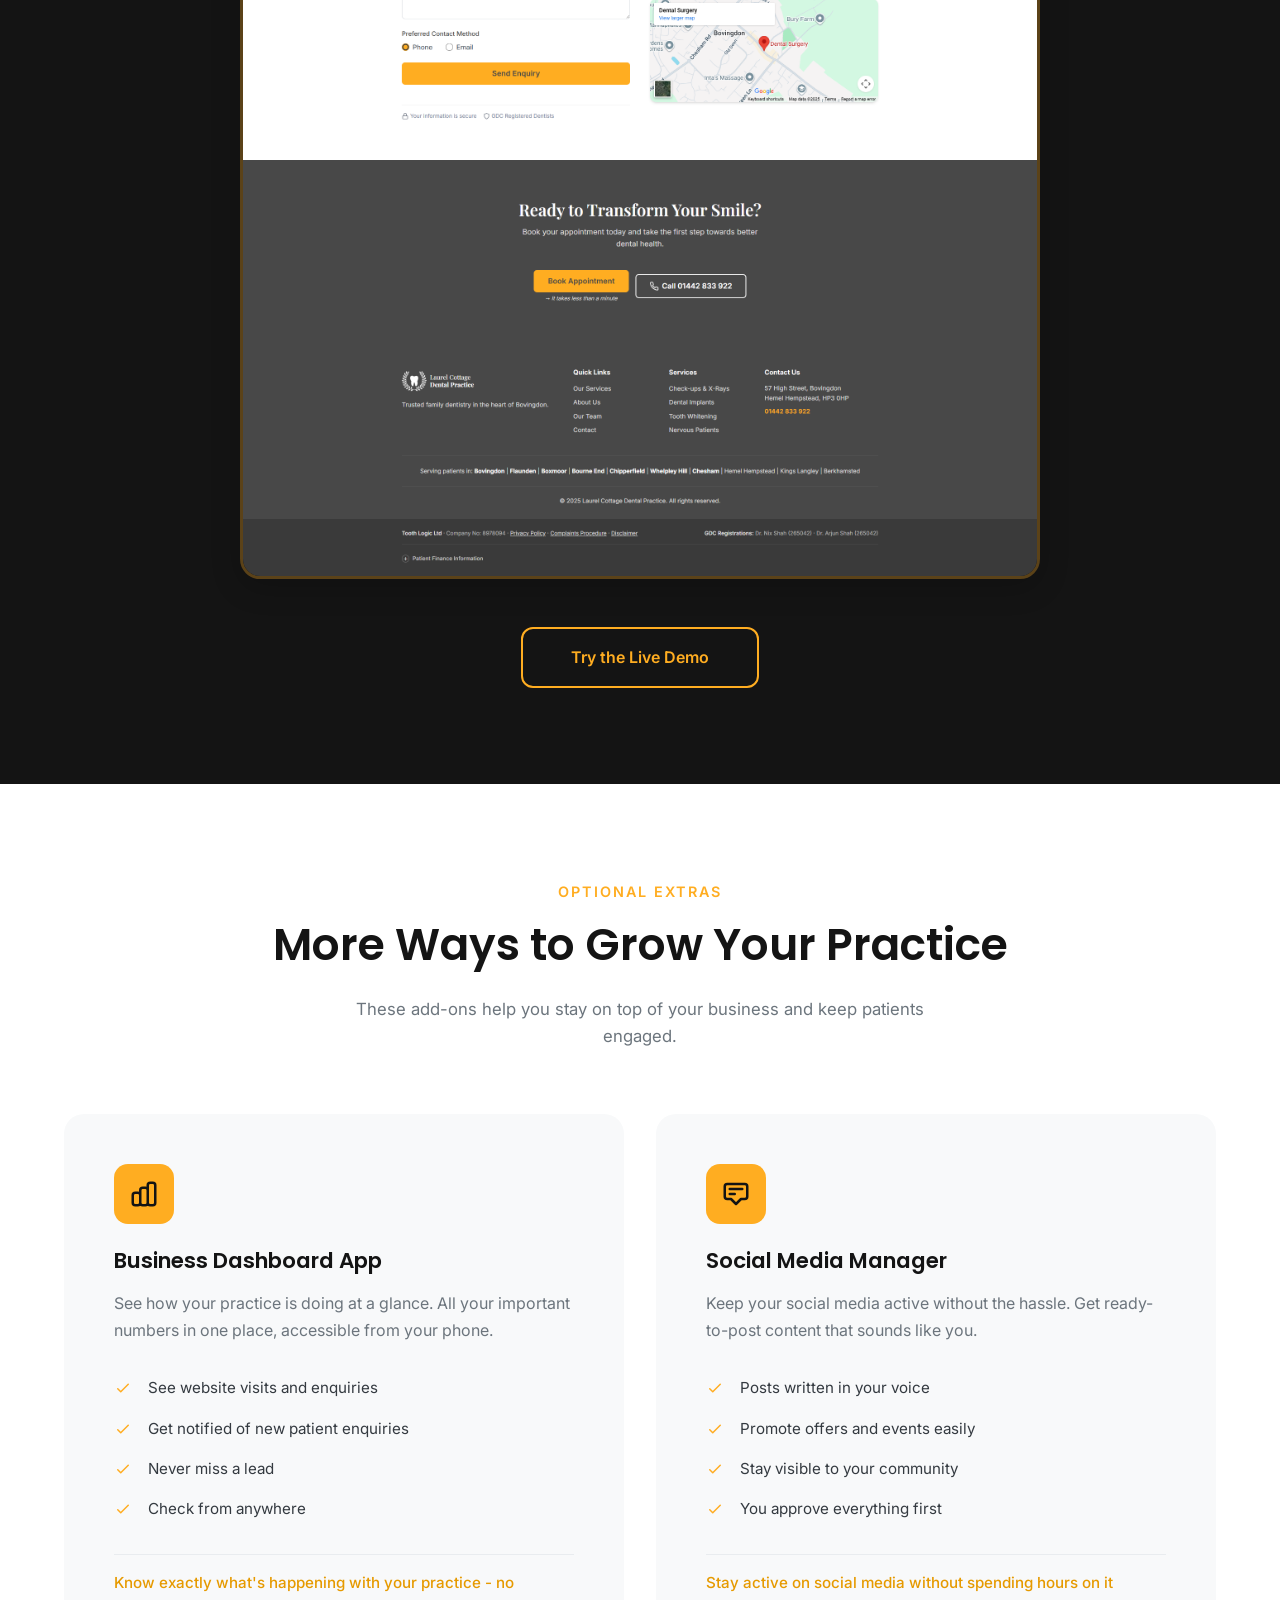
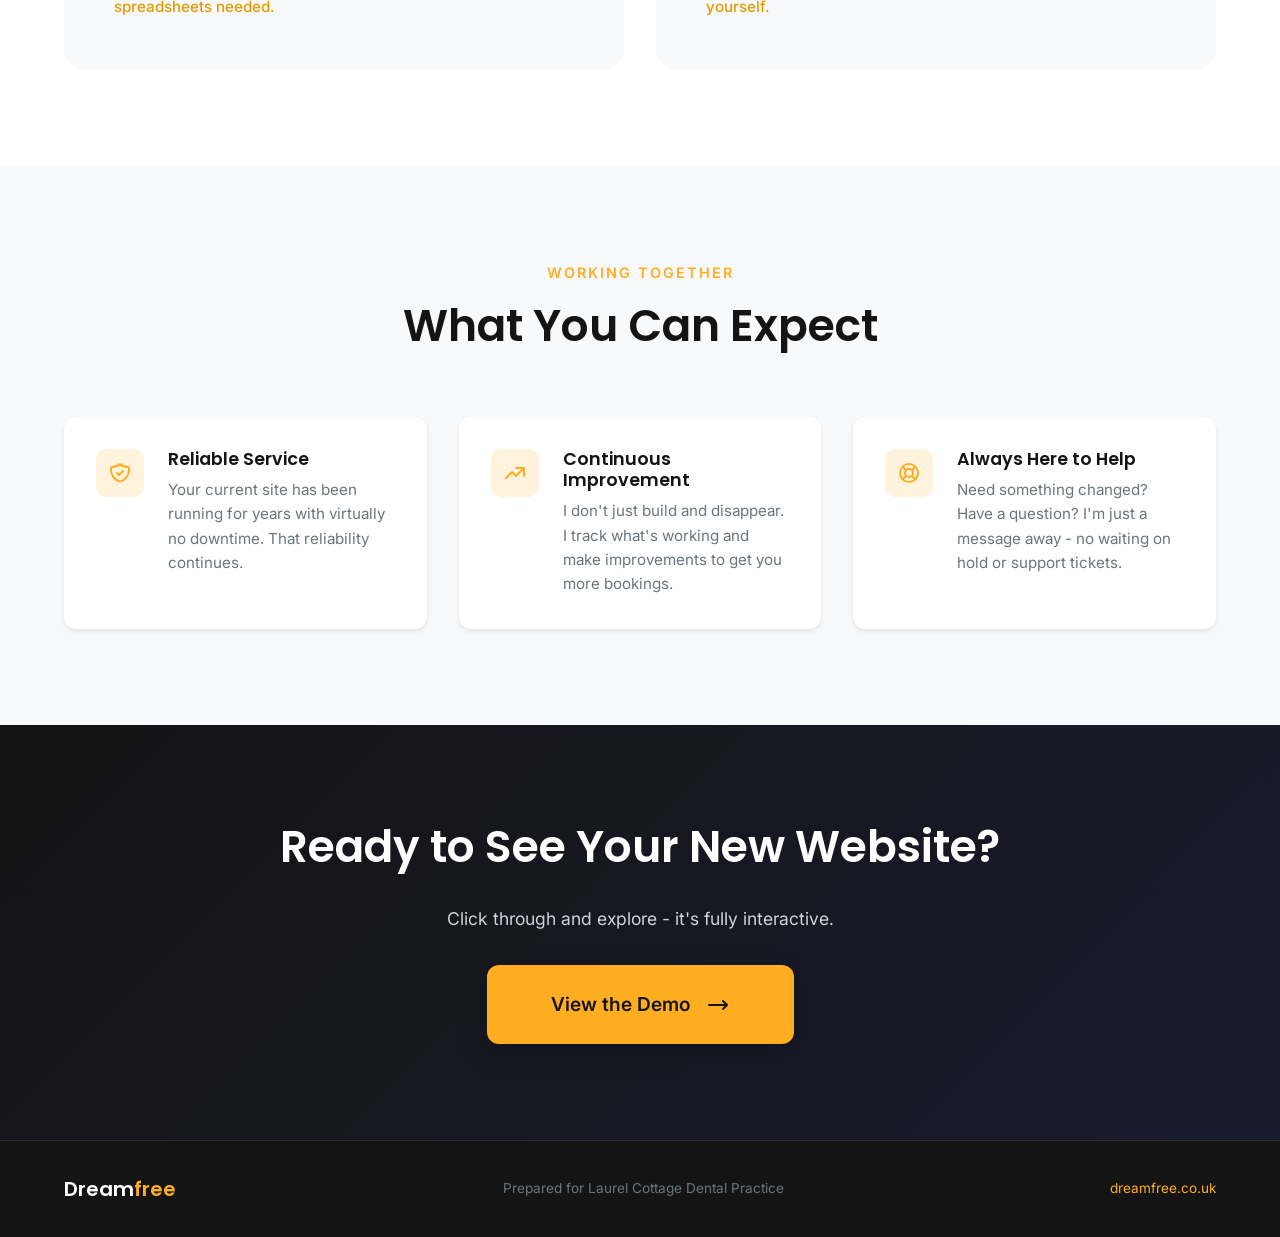
==== commit bba7790d: "Add Dreamfree pitch page for client meeting - Rename index.html to demo.html (dental site demo) - Cr" ====
--- a/index.html
+++ b/index.html
@@ -3,673 +3,365 @@
 <head>
     <meta charset="UTF-8">
     <meta name="viewport" content="width=device-width, initial-scale=1.0">
-    <meta name="description" content="Laurel Cottage Dental Practice - Trusted family dentistry in Bovingdon, serving Flaunden, Boxmoor, Bourne End, Chipperfield, Whelpley Hill & Chesham. Book your appointment today.">
-    <meta name="keywords" content="dentist Bovingdon, dental practice Hemel Hempstead, dentist Chipperfield, dentist Chesham, private dentist Hertfordshire, NHS dentist Bovingdon">
-    <title>Laurel Cottage Dental Practice | Family Dentist in Bovingdon, Hertfordshire</title>
+    <title>Your New Website is Ready | Dreamfree</title>
+    <meta name="description" content="A fresh new look for Laurel Cottage Dental Practice">
+    <meta name="robots" content="noindex, nofollow">
 
     <!-- Fonts -->
     <link rel="preconnect" href="https://fonts.googleapis.com">
     <link rel="preconnect" href="https://fonts.gstatic.com" crossorigin>
-    <link href="https://fonts.googleapis.com/css2?family=Inter:wght@400;500;600;700&family=Playfair+Display:wght@400;500;600;700&display=swap" rel="stylesheet">
+    <link href="https://fonts.googleapis.com/css2?family=Inter:wght@400;500;600&family=Poppins:wght@600;700&display=swap" rel="stylesheet">
 
     <!-- Styles -->
-    <link rel="stylesheet" href="css/styles.css">
-
-    <!-- Schema.org markup for Local Business -->
-    <script type="application/ld+json">
-    {
-        "@context": "https://schema.org",
-        "@type": "Dentist",
-        "name": "Laurel Cottage Dental Practice",
-        "image": "https://laurelcottagedental.co.uk/public/images/dentalpracticefrontdoor.jpg",
-        "address": {
-            "@type": "PostalAddress",
-            "streetAddress": "57 High Street",
-            "addressLocality": "Bovingdon",
-            "addressRegion": "Hertfordshire",
-            "postalCode": "HP3 0HP",
-            "addressCountry": "GB"
-        },
-        "telephone": "+441442833922",
-        "url": "https://laurelcottagedental.co.uk",
-        "openingHours": ["Mo-Fr 08:00-17:00", "Sa 08:30-13:00"],
-        "priceRange": "$$",
-        "areaServed": ["Bovingdon", "Flaunden", "Boxmoor", "Bourne End", "Chipperfield", "Whelpley Hill", "Chesham"]
-    }
-    </script>
+    <link rel="stylesheet" href="css/pitch.css">
+
+    <!-- Favicon -->
+    <link rel="icon" type="image/svg+xml" href="data:image/svg+xml,<svg xmlns='http://www.w3.org/2000/svg' viewBox='0 0 100 100'><text y='.9em' font-size='90'>D</text></svg>">
 </head>
 <body>
     <!-- Header -->
-    <header class="header" id="header">
-        <div class="container header__container">
-            <a href="#" class="header__logo">
-                <img src="public/images/logo-100X100.png" alt="Laurel Cottage Dental Practice Logo" width="50" height="50">
-                <span class="header__logo-text">Laurel Cottage<br><strong>Dental Practice</strong></span>
-            </a>
-
-            <div class="header__open-today" id="openToday">
-                <span class="header__open-dot"></span>
-                <span class="header__open-text">Open today</span>
-            </div>
-
-            <nav class="header__nav" id="nav">
-                <ul class="header__nav-list">
-                    <li><a href="#services" class="header__nav-link">Services</a></li>
-                    <li><a href="#about" class="header__nav-link">About</a></li>
-                    <li><a href="#team" class="header__nav-link">Our Team</a></li>
-                    <li><a href="#contact" class="header__nav-link">Contact</a></li>
-                </ul>
-            </nav>
-
-            <div class="header__actions">
-                <a href="tel:01442833922" class="header__phone header__phone--mobile" aria-label="Call us">
-                    <svg class="icon" viewBox="0 0 24 24" fill="none" stroke="currentColor" stroke-width="2">
-                        <path d="M22 16.92v3a2 2 0 0 1-2.18 2 19.79 19.79 0 0 1-8.63-3.07 19.5 19.5 0 0 1-6-6 19.79 19.79 0 0 1-3.07-8.67A2 2 0 0 1 4.11 2h3a2 2 0 0 1 2 1.72 12.84 12.84 0 0 0 .7 2.81 2 2 0 0 1-.45 2.11L8.09 9.91a16 16 0 0 0 6 6l1.27-1.27a2 2 0 0 1 2.11-.45 12.84 12.84 0 0 0 2.81.7A2 2 0 0 1 22 16.92z"/>
+    <header class="header">
+        <div class="container">
+            <div class="header__inner">
+                <div class="header__logo">
+                    <span class="header__logo-text">Dream<span>free</span></span>
+                </div>
+                <div class="header__contact">
+                    <a href="https://dreamfree.co.uk" target="_blank">dreamfree.co.uk</a>
+                </div>
+            </div>
+        </div>
+    </header>
+
+    <!-- Hero Section -->
+    <section class="hero">
+        <div class="container">
+            <div class="hero__content">
+                <span class="hero__badge">Prepared for Laurel Cottage Dental Practice</span>
+                <h1 class="hero__title">Your New Website is Ready</h1>
+                <p class="hero__subtitle">A fresh, professional design that makes a great first impression and helps turn visitors into patients</p>
+                <a href="demo.html" class="hero__cta">
+                    View Your New Website
+                    <svg xmlns="http://www.w3.org/2000/svg" fill="none" viewBox="0 0 24 24" stroke="currentColor" stroke-width="2">
+                        <path stroke-linecap="round" stroke-linejoin="round" d="M17 8l4 4m0 0l-4 4m4-4H3" />
                     </svg>
                 </a>
-                <a href="tel:01442833922" class="header__phone header__phone--desktop">
-                    <svg class="icon" viewBox="0 0 24 24" fill="none" stroke="currentColor" stroke-width="2">
-                        <path d="M22 16.92v3a2 2 0 0 1-2.18 2 19.79 19.79 0 0 1-8.63-3.07 19.5 19.5 0 0 1-6-6 19.79 19.79 0 0 1-3.07-8.67A2 2 0 0 1 4.11 2h3a2 2 0 0 1 2 1.72 12.84 12.84 0 0 0 .7 2.81 2 2 0 0 1-.45 2.11L8.09 9.91a16 16 0 0 0 6 6l1.27-1.27a2 2 0 0 1 2.11-.45 12.84 12.84 0 0 0 2.81.7A2 2 0 0 1 22 16.92z"/>
+            </div>
+        </div>
+    </section>
+
+    <!-- Preview Section -->
+    <section class="preview">
+        <div class="container">
+            <div class="preview__header">
+                <p class="preview__eyebrow">First Impressions Matter</p>
+                <h2>A Website That Reflects Your Practice</h2>
+                <p class="preview__intro">Clean, modern, and welcoming - exactly what patients expect from a trusted dental practice.</p>
+            </div>
+            <div class="preview__image">
+                <img src="sales/abovefoldscreenshot.png" alt="New Laurel Cottage Dental website design" loading="lazy">
+            </div>
+        </div>
+    </section>
+
+    <!-- Stats Section -->
+    <section class="stats">
+        <div class="container">
+            <div class="stats__header">
+                <p class="stats__eyebrow">Results That Matter</p>
+                <h2>What Your Current Website Has Achieved</h2>
+                <p class="stats__intro">These aren't just numbers - they represent real patients finding your practice online.</p>
+            </div>
+
+            <div class="stats__grid">
+                <div class="stat-card">
+                    <div class="stat-card__value">33,700+</div>
+                    <div class="stat-card__label">Times Seen on Google</div>
+                    <div class="stat-card__context">Last 12 months</div>
+                </div>
+                <div class="stat-card">
+                    <div class="stat-card__value">757</div>
+                    <div class="stat-card__label">Booking Page Visits</div>
+                    <div class="stat-card__context">Year to date</div>
+                </div>
+                <div class="stat-card">
+                    <div class="stat-card__value">203</div>
+                    <div class="stat-card__label">Online Enquiries</div>
+                    <div class="stat-card__context">From website forms</div>
+                </div>
+                <div class="stat-card">
+                    <div class="stat-card__value">175</div>
+                    <div class="stat-card__label">Click-to-Call</div>
+                    <div class="stat-card__context">Direct phone calls</div>
+                </div>
+                <div class="stat-card">
+                    <div class="stat-card__value">575+</div>
+                    <div class="stat-card__label">Google Business Calls</div>
+                    <div class="stat-card__context">Since July</div>
+                </div>
+                <div class="stat-card">
+                    <div class="stat-card__value">+37%</div>
+                    <div class="stat-card__label">More Booking Visits</div>
+                    <div class="stat-card__context">After optimisation</div>
+                </div>
+            </div>
+
+            <div class="stats__message">
+                These results come from ongoing improvements, not just a one-time build. <strong>Your website works harder over time.</strong>
+            </div>
+        </div>
+    </section>
+
+    <!-- Benefits Section -->
+    <section class="benefits">
+        <div class="container">
+            <div class="benefits__header">
+                <p class="benefits__eyebrow">What's Improved</p>
+                <h2>Built to Bring in More Patients</h2>
+            </div>
+
+            <div class="benefits__grid">
+                <div class="benefit-card">
+                    <div class="benefit-card__icon">
+                        <svg xmlns="http://www.w3.org/2000/svg" fill="none" viewBox="0 0 24 24" stroke="currentColor" stroke-width="2">
+                            <path stroke-linecap="round" stroke-linejoin="round" d="M5 13l4 4L19 7" />
+                        </svg>
+                    </div>
+                    <div class="benefit-card__content">
+                        <h3>Looks Professional & Trustworthy</h3>
+                        <p>A modern design that reflects the quality of your practice. Patients feel confident before they even walk through the door.</p>
+                    </div>
+                </div>
+
+                <div class="benefit-card">
+                    <div class="benefit-card__icon">
+                        <svg xmlns="http://www.w3.org/2000/svg" fill="none" viewBox="0 0 24 24" stroke="currentColor" stroke-width="2">
+                            <path stroke-linecap="round" stroke-linejoin="round" d="M5 13l4 4L19 7" />
+                        </svg>
+                    </div>
+                    <div class="benefit-card__content">
+                        <h3>Easy for Patients to Book</h3>
+                        <p>Clear buttons, simple forms, and your phone number always visible. Nothing gets in the way of a new patient getting in touch.</p>
+                    </div>
+                </div>
+
+                <div class="benefit-card">
+                    <div class="benefit-card__icon">
+                        <svg xmlns="http://www.w3.org/2000/svg" fill="none" viewBox="0 0 24 24" stroke="currentColor" stroke-width="2">
+                            <path stroke-linecap="round" stroke-linejoin="round" d="M5 13l4 4L19 7" />
+                        </svg>
+                    </div>
+                    <div class="benefit-card__content">
+                        <h3>Works Perfectly on Phones</h3>
+                        <p>Most people search on their mobile. Your site looks great and works smoothly whether they're on a phone, tablet, or computer.</p>
+                    </div>
+                </div>
+
+                <div class="benefit-card">
+                    <div class="benefit-card__icon">
+                        <svg xmlns="http://www.w3.org/2000/svg" fill="none" viewBox="0 0 24 24" stroke="currentColor" stroke-width="2">
+                            <path stroke-linecap="round" stroke-linejoin="round" d="M5 13l4 4L19 7" />
+                        </svg>
+                    </div>
+                    <div class="benefit-card__content">
+                        <h3>Found by Local Patients</h3>
+                        <p>Designed to show up when people in Bovingdon, Chipperfield, and surrounding villages search for a dentist.</p>
+                    </div>
+                </div>
+
+                <div class="benefit-card">
+                    <div class="benefit-card__icon">
+                        <svg xmlns="http://www.w3.org/2000/svg" fill="none" viewBox="0 0 24 24" stroke="currentColor" stroke-width="2">
+                            <path stroke-linecap="round" stroke-linejoin="round" d="M5 13l4 4L19 7" />
+                        </svg>
+                    </div>
+                    <div class="benefit-card__content">
+                        <h3>Shows Off Your Team</h3>
+                        <p>Real photos and friendly introductions. Patients get to know your team before their first visit - it helps nervous patients feel at ease.</p>
+                    </div>
+                </div>
+
+                <div class="benefit-card">
+                    <div class="benefit-card__icon">
+                        <svg xmlns="http://www.w3.org/2000/svg" fill="none" viewBox="0 0 24 24" stroke="currentColor" stroke-width="2">
+                            <path stroke-linecap="round" stroke-linejoin="round" d="M5 13l4 4L19 7" />
+                        </svg>
+                    </div>
+                    <div class="benefit-card__content">
+                        <h3>Fast & Reliable</h3>
+                        <p>Pages load quickly and the site is always online. No frustrating waits, no "site down" messages for potential patients.</p>
+                    </div>
+                </div>
+            </div>
+        </div>
+    </section>
+
+    <!-- Full Preview Section -->
+    <section class="full-preview">
+        <div class="container">
+            <div class="full-preview__header">
+                <h2>See the Full Design</h2>
+                <p>Every section designed to guide visitors towards booking an appointment.</p>
+            </div>
+            <div class="full-preview__image">
+                <img src="sales/fullpagescreenshot.png" alt="Full page view of the new website" loading="lazy">
+            </div>
+            <div class="full-preview__cta">
+                <a href="demo.html" class="btn-outline">Try the Live Demo</a>
+            </div>
+        </div>
+    </section>
+
+    <!-- Additional Services Section -->
+    <section class="services-addon">
+        <div class="container">
+            <div class="services-addon__header">
+                <p class="services-addon__eyebrow">Optional Extras</p>
+                <h2>More Ways to Grow Your Practice</h2>
+                <p class="services-addon__intro">These add-ons help you stay on top of your business and keep patients engaged.</p>
+            </div>
+
+            <div class="services-addon__grid">
+                <div class="service-addon-card">
+                    <div class="service-addon-card__icon">
+                        <svg xmlns="http://www.w3.org/2000/svg" fill="none" viewBox="0 0 24 24" stroke="currentColor" stroke-width="2">
+                            <path stroke-linecap="round" stroke-linejoin="round" d="M9 19v-6a2 2 0 00-2-2H5a2 2 0 00-2 2v6a2 2 0 002 2h2a2 2 0 002-2zm0 0V9a2 2 0 012-2h2a2 2 0 012 2v10m-6 0a2 2 0 002 2h2a2 2 0 002-2m0 0V5a2 2 0 012-2h2a2 2 0 012 2v14a2 2 0 01-2 2h-2a2 2 0 01-2-2z" />
+                        </svg>
+                    </div>
+                    <div class="service-addon-card__content">
+                        <h3>Business Dashboard App</h3>
+                        <p class="service-addon-card__description">See how your practice is doing at a glance. All your important numbers in one place, accessible from your phone.</p>
+                        <ul class="service-addon-card__features">
+                            <li>
+                                <svg xmlns="http://www.w3.org/2000/svg" fill="none" viewBox="0 0 24 24" stroke="currentColor" stroke-width="2">
+                                    <path stroke-linecap="round" stroke-linejoin="round" d="M5 13l4 4L19 7" />
+                                </svg>
+                                See website visits and enquiries
+                            </li>
+                            <li>
+                                <svg xmlns="http://www.w3.org/2000/svg" fill="none" viewBox="0 0 24 24" stroke="currentColor" stroke-width="2">
+                                    <path stroke-linecap="round" stroke-linejoin="round" d="M5 13l4 4L19 7" />
+                                </svg>
+                                Get notified of new patient enquiries
+                            </li>
+                            <li>
+                                <svg xmlns="http://www.w3.org/2000/svg" fill="none" viewBox="0 0 24 24" stroke="currentColor" stroke-width="2">
+                                    <path stroke-linecap="round" stroke-linejoin="round" d="M5 13l4 4L19 7" />
+                                </svg>
+                                Never miss a lead
+                            </li>
+                            <li>
+                                <svg xmlns="http://www.w3.org/2000/svg" fill="none" viewBox="0 0 24 24" stroke="currentColor" stroke-width="2">
+                                    <path stroke-linecap="round" stroke-linejoin="round" d="M5 13l4 4L19 7" />
+                                </svg>
+                                Check from anywhere
+                            </li>
+                        </ul>
+                        <p class="service-addon-card__meaning">Know exactly what's happening with your practice - no spreadsheets needed.</p>
+                    </div>
+                </div>
+
+                <div class="service-addon-card">
+                    <div class="service-addon-card__icon">
+                        <svg xmlns="http://www.w3.org/2000/svg" fill="none" viewBox="0 0 24 24" stroke="currentColor" stroke-width="2">
+                            <path stroke-linecap="round" stroke-linejoin="round" d="M7 8h10M7 12h4m1 8l-4-4H5a2 2 0 01-2-2V6a2 2 0 012-2h14a2 2 0 012 2v8a2 2 0 01-2 2h-3l-4 4z" />
+                        </svg>
+                    </div>
+                    <div class="service-addon-card__content">
+                        <h3>Social Media Manager</h3>
+                        <p class="service-addon-card__description">Keep your social media active without the hassle. Get ready-to-post content that sounds like you.</p>
+                        <ul class="service-addon-card__features">
+                            <li>
+                                <svg xmlns="http://www.w3.org/2000/svg" fill="none" viewBox="0 0 24 24" stroke="currentColor" stroke-width="2">
+                                    <path stroke-linecap="round" stroke-linejoin="round" d="M5 13l4 4L19 7" />
+                                </svg>
+                                Posts written in your voice
+                            </li>
+                            <li>
+                                <svg xmlns="http://www.w3.org/2000/svg" fill="none" viewBox="0 0 24 24" stroke="currentColor" stroke-width="2">
+                                    <path stroke-linecap="round" stroke-linejoin="round" d="M5 13l4 4L19 7" />
+                                </svg>
+                                Promote offers and events easily
+                            </li>
+                            <li>
+                                <svg xmlns="http://www.w3.org/2000/svg" fill="none" viewBox="0 0 24 24" stroke="currentColor" stroke-width="2">
+                                    <path stroke-linecap="round" stroke-linejoin="round" d="M5 13l4 4L19 7" />
+                                </svg>
+                                Stay visible to your community
+                            </li>
+                            <li>
+                                <svg xmlns="http://www.w3.org/2000/svg" fill="none" viewBox="0 0 24 24" stroke="currentColor" stroke-width="2">
+                                    <path stroke-linecap="round" stroke-linejoin="round" d="M5 13l4 4L19 7" />
+                                </svg>
+                                You approve everything first
+                            </li>
+                        </ul>
+                        <p class="service-addon-card__meaning">Stay active on social media without spending hours on it yourself.</p>
+                    </div>
+                </div>
+            </div>
+        </div>
+    </section>
+
+    <!-- Track Record Section -->
+    <section class="track-record">
+        <div class="container">
+            <div class="track-record__header">
+                <p class="track-record__eyebrow">Working Together</p>
+                <h2>What You Can Expect</h2>
+            </div>
+
+            <div class="track-record__grid">
+                <div class="track-record__item">
+                    <div class="track-record__icon">
+                        <svg xmlns="http://www.w3.org/2000/svg" fill="none" viewBox="0 0 24 24" stroke="currentColor" stroke-width="2">
+                            <path stroke-linecap="round" stroke-linejoin="round" d="M9 12l2 2 4-4m5.618-4.016A11.955 11.955 0 0112 2.944a11.955 11.955 0 01-8.618 3.04A12.02 12.02 0 003 9c0 5.591 3.824 10.29 9 11.622 5.176-1.332 9-6.03 9-11.622 0-1.042-.133-2.052-.382-3.016z" />
+                        </svg>
+                    </div>
+                    <div class="track-record__text">
+                        <h3>Reliable Service</h3>
+                        <p>Your current site has been running for years with virtually no downtime. That reliability continues.</p>
+                    </div>
+                </div>
+
+                <div class="track-record__item">
+                    <div class="track-record__icon">
+                        <svg xmlns="http://www.w3.org/2000/svg" fill="none" viewBox="0 0 24 24" stroke="currentColor" stroke-width="2">
+                            <path stroke-linecap="round" stroke-linejoin="round" d="M13 7h8m0 0v8m0-8l-8 8-4-4-6 6" />
+                        </svg>
+                    </div>
+                    <div class="track-record__text">
+                        <h3>Continuous Improvement</h3>
+                        <p>I don't just build and disappear. I track what's working and make improvements to get you more bookings.</p>
+                    </div>
+                </div>
+
+                <div class="track-record__item">
+                    <div class="track-record__icon">
+                        <svg xmlns="http://www.w3.org/2000/svg" fill="none" viewBox="0 0 24 24" stroke="currentColor" stroke-width="2">
+                            <path stroke-linecap="round" stroke-linejoin="round" d="M18.364 5.636l-3.536 3.536m0 5.656l3.536 3.536M9.172 9.172L5.636 5.636m3.536 9.192l-3.536 3.536M21 12a9 9 0 11-18 0 9 9 0 0118 0zm-5 0a4 4 0 11-8 0 4 4 0 018 0z" />
+                        </svg>
+                    </div>
+                    <div class="track-record__text">
+                        <h3>Always Here to Help</h3>
+                        <p>Need something changed? Have a question? I'm just a message away - no waiting on hold or support tickets.</p>
+                    </div>
+                </div>
+            </div>
+        </div>
+    </section>
+
+    <!-- Final CTA Section -->
+    <section class="final-cta">
+        <div class="container">
+            <h2>Ready to See Your New Website?</h2>
+            <p class="final-cta__subtitle">Click through and explore - it's fully interactive.</p>
+            <div class="final-cta__buttons">
+                <a href="demo.html" class="final-cta__primary">
+                    View the Demo
+                    <svg xmlns="http://www.w3.org/2000/svg" fill="none" viewBox="0 0 24 24" stroke="currentColor" stroke-width="2">
+                        <path stroke-linecap="round" stroke-linejoin="round" d="M17 8l4 4m0 0l-4 4m4-4H3" />
                     </svg>
-                    <span>01442 833 922</span>
-                </a>
-                <a href="#contact" class="btn btn--primary header__cta">Book Appointment</a>
-                <button class="header__menu-toggle" id="menuToggle" aria-label="Toggle menu">
-                    <span></span>
-                    <span></span>
-                    <span></span>
-                </button>
-            </div>
-        </div>
-    </header>
-
-    <!-- Mobile Menu Overlay -->
-    <div class="mobile-menu" id="mobileMenu">
-        <nav class="mobile-menu__nav">
-            <ul class="mobile-menu__list">
-                <li><a href="#services" class="mobile-menu__link">Services</a></li>
-                <li><a href="#about" class="mobile-menu__link">About</a></li>
-                <li><a href="#team" class="mobile-menu__link">Our Team</a></li>
-                <li><a href="#contact" class="mobile-menu__link">Contact</a></li>
-            </ul>
-            <a href="tel:01442833922" class="mobile-menu__phone">
-                <svg class="icon" viewBox="0 0 24 24" fill="none" stroke="currentColor" stroke-width="2">
-                    <path d="M22 16.92v3a2 2 0 0 1-2.18 2 19.79 19.79 0 0 1-8.63-3.07 19.5 19.5 0 0 1-6-6 19.79 19.79 0 0 1-3.07-8.67A2 2 0 0 1 4.11 2h3a2 2 0 0 1 2 1.72 12.84 12.84 0 0 0 .7 2.81 2 2 0 0 1-.45 2.11L8.09 9.91a16 16 0 0 0 6 6l1.27-1.27a2 2 0 0 1 2.11-.45 12.84 12.84 0 0 0 2.81.7A2 2 0 0 1 22 16.92z"/>
-                </svg>
-                01442 833 922
-            </a>
-            <a href="#contact" class="btn btn--primary btn--large">Book Appointment</a>
-        </nav>
-    </div>
-
-    <!-- Hero Section -->
-    <section class="hero" id="hero">
-        <div class="hero__background">
-            <img src="public/images/happysmileinnature.jpg" alt="" aria-hidden="true">
-            <div class="hero__overlay"></div>
-        </div>
-        <div class="container hero__container">
-            <div class="hero__content">
-                <h1 class="hero__title">Your Smile, Our Passion</h1>
-                <p class="hero__subtitle">Trusted family dentistry serving Bovingdon and the Chiltern villages for over 30 years. Experience gentle, professional dental care in a warm, welcoming environment.</p>
-                <div class="hero__ctas">
-                    <div class="cta-group">
-                        <a href="#contact" class="btn btn--primary btn--large">Book Your Appointment</a>
-                        <span class="cta-microcopy">It takes less than a minute</span>
-                    </div>
-                    <a href="tel:01442833922" class="btn btn--outline btn--large">
-                        <svg class="icon" viewBox="0 0 24 24" fill="none" stroke="currentColor" stroke-width="2">
-                            <path d="M22 16.92v3a2 2 0 0 1-2.18 2 19.79 19.79 0 0 1-8.63-3.07 19.5 19.5 0 0 1-6-6 19.79 19.79 0 0 1-3.07-8.67A2 2 0 0 1 4.11 2h3a2 2 0 0 1 2 1.72 12.84 12.84 0 0 0 .7 2.81 2 2 0 0 1-.45 2.11L8.09 9.91a16 16 0 0 0 6 6l1.27-1.27a2 2 0 0 1 2.11-.45 12.84 12.84 0 0 0 2.81.7A2 2 0 0 1 22 16.92z"/>
-                        </svg>
-                        Call 01442 833 922
-                    </a>
-                </div>
-                <div class="hero__badges">
-                    <span class="hero__badge hero__badge--review">
-                        <span class="hero__stars">
-                            <svg viewBox="0 0 24 24" fill="currentColor"><polygon points="12 2 15.09 8.26 22 9.27 17 14.14 18.18 21.02 12 17.77 5.82 21.02 7 14.14 2 9.27 8.91 8.26 12 2"/></svg>
-                            <svg viewBox="0 0 24 24" fill="currentColor"><polygon points="12 2 15.09 8.26 22 9.27 17 14.14 18.18 21.02 12 17.77 5.82 21.02 7 14.14 2 9.27 8.91 8.26 12 2"/></svg>
-                            <svg viewBox="0 0 24 24" fill="currentColor"><polygon points="12 2 15.09 8.26 22 9.27 17 14.14 18.18 21.02 12 17.77 5.82 21.02 7 14.14 2 9.27 8.91 8.26 12 2"/></svg>
-                            <svg viewBox="0 0 24 24" fill="currentColor"><polygon points="12 2 15.09 8.26 22 9.27 17 14.14 18.18 21.02 12 17.77 5.82 21.02 7 14.14 2 9.27 8.91 8.26 12 2"/></svg>
-                            <svg viewBox="0 0 24 24" fill="currentColor"><polygon points="12 2 15.09 8.26 22 9.27 17 14.14 18.18 21.02 12 17.77 5.82 21.02 7 14.14 2 9.27 8.91 8.26 12 2"/></svg>
-                        </span>
-                        5.0 on Google
-                    </span>
-                    <span class="hero__badge">
-                        <svg class="icon" viewBox="0 0 24 24" fill="none" stroke="currentColor" stroke-width="2">
-                            <path d="M22 11.08V12a10 10 0 1 1-5.93-9.14"/>
-                            <polyline points="22 4 12 14.01 9 11.01"/>
-                        </svg>
-                        Accepting New Patients
-                    </span>
-                    <span class="hero__badge">
-                        <svg class="icon" viewBox="0 0 24 24" fill="none" stroke="currentColor" stroke-width="2">
-                            <rect x="3" y="4" width="18" height="18" rx="2" ry="2"/>
-                            <line x1="16" y1="2" x2="16" y2="6"/>
-                            <line x1="8" y1="2" x2="8" y2="6"/>
-                            <line x1="3" y1="10" x2="21" y2="10"/>
-                        </svg>
-                        Saturday Appointments
-                    </span>
-                </div>
-            </div>
-        </div>
-    </section>
-
-    <!-- Location Trust Bar -->
-    <section class="location-bar">
-        <div class="container">
-            <p class="location-bar__text">
-                <svg class="icon" viewBox="0 0 24 24" fill="none" stroke="currentColor" stroke-width="2">
-                    <path d="M21 10c0 7-9 13-9 13s-9-6-9-13a9 9 0 0 1 18 0z"/>
-                    <circle cx="12" cy="10" r="3"/>
-                </svg>
-                Proudly serving families in <strong>Bovingdon</strong>, <strong>Flaunden</strong>, <strong>Boxmoor</strong>, <strong>Bourne End</strong>, <strong>Chipperfield</strong>, <strong>Whelpley Hill</strong> & <strong>Chesham</strong>
-            </p>
-        </div>
-    </section>
-
-    <!-- Services Section -->
-    <section class="services" id="services">
-        <div class="container">
-            <header class="section-header">
-                <h2 class="section-title">Our Services</h2>
-                <p class="section-subtitle">Comprehensive dental care for the whole family, from routine check-ups to advanced treatments</p>
-            </header>
-
-            <div class="services__grid">
-                <article class="service-card">
-                    <div class="service-card__icon">
-                        <svg viewBox="0 0 24 24" fill="none" stroke="currentColor" stroke-width="1.5">
-                            <path d="M9 12l2 2 4-4"/>
-                            <path d="M12 3c-1.2 0-2.4.6-3 1.7A3.6 3.6 0 0 0 4.6 9c-.4 2 .5 4 2.2 5.1L12 21l5.2-6.9A5.3 5.3 0 0 0 19.4 9a3.6 3.6 0 0 0-4.4-4.3A3.6 3.6 0 0 0 12 3z"/>
-                        </svg>
-                    </div>
-                    <h3 class="service-card__title">Routine Check-ups & X-Rays</h3>
-                    <p class="service-card__description">Regular examinations to maintain your oral health and catch any issues early.</p>
-                </article>
-
-                <article class="service-card">
-                    <div class="service-card__icon">
-                        <svg viewBox="0 0 24 24" fill="none" stroke="currentColor" stroke-width="1.5">
-                            <circle cx="12" cy="12" r="10"/>
-                            <path d="M12 6v6l4 2"/>
-                        </svg>
-                    </div>
-                    <h3 class="service-card__title">Crowns & Bridges</h3>
-                    <p class="service-card__description">Restore damaged teeth and replace missing ones with natural-looking restorations.</p>
-                </article>
-
-                <article class="service-card">
-                    <div class="service-card__icon">
-                        <svg viewBox="0 0 24 24" fill="none" stroke="currentColor" stroke-width="1.5">
-                            <path d="M14.7 6.3a1 1 0 0 0 0 1.4l1.6 1.6a1 1 0 0 0 1.4 0l3.77-3.77a6 6 0 0 1-7.94 7.94l-6.91 6.91a2.12 2.12 0 0 1-3-3l6.91-6.91a6 6 0 0 1 7.94-7.94l-3.76 3.76z"/>
-                        </svg>
-                    </div>
-                    <h3 class="service-card__title">Hygienist Treatment</h3>
-                    <p class="service-card__description">Professional cleaning and expert advice on maintaining healthy teeth and gums.</p>
-                </article>
-
-                <article class="service-card">
-                    <div class="service-card__icon">
-                        <svg viewBox="0 0 24 24" fill="none" stroke="currentColor" stroke-width="1.5">
-                            <path d="M12 2L2 7l10 5 10-5-10-5z"/>
-                            <path d="M2 17l10 5 10-5"/>
-                            <path d="M2 12l10 5 10-5"/>
-                        </svg>
-                    </div>
-                    <h3 class="service-card__title">Dental Implants</h3>
-                    <p class="service-card__description">Permanent tooth replacement solutions that look, feel and function like natural teeth.</p>
-                </article>
-
-                <article class="service-card">
-                    <div class="service-card__icon">
-                        <svg viewBox="0 0 24 24" fill="none" stroke="currentColor" stroke-width="1.5">
-                            <path d="M4 15s1-1 4-1 5 2 8 2 4-1 4-1V3s-1 1-4 1-5-2-8-2-4 1-4 1z"/>
-                            <line x1="4" y1="22" x2="4" y2="15"/>
-                        </svg>
-                    </div>
-                    <h3 class="service-card__title">Dentures</h3>
-                    <p class="service-card__description">Custom-fitted full and partial dentures for a comfortable, confident smile.</p>
-                </article>
-
-                <article class="service-card">
-                    <div class="service-card__icon">
-                        <svg viewBox="0 0 24 24" fill="none" stroke="currentColor" stroke-width="1.5">
-                            <circle cx="12" cy="12" r="5"/>
-                            <line x1="12" y1="1" x2="12" y2="3"/>
-                            <line x1="12" y1="21" x2="12" y2="23"/>
-                            <line x1="4.22" y1="4.22" x2="5.64" y2="5.64"/>
-                            <line x1="18.36" y1="18.36" x2="19.78" y2="19.78"/>
-                            <line x1="1" y1="12" x2="3" y2="12"/>
-                            <line x1="21" y1="12" x2="23" y2="12"/>
-                            <line x1="4.22" y1="19.78" x2="5.64" y2="18.36"/>
-                            <line x1="18.36" y1="5.64" x2="19.78" y2="4.22"/>
-                        </svg>
-                    </div>
-                    <h3 class="service-card__title">Tooth Whitening</h3>
-                    <p class="service-card__description">Professional whitening treatments to brighten your smile safely and effectively.</p>
-                </article>
-
-                <article class="service-card">
-                    <div class="service-card__icon">
-                        <svg viewBox="0 0 24 24" fill="none" stroke="currentColor" stroke-width="1.5">
-                            <path d="M12 22s8-4 8-10V5l-8-3-8 3v7c0 6 8 10 8 10z"/>
-                        </svg>
-                    </div>
-                    <h3 class="service-card__title">Root Canal Therapy</h3>
-                    <p class="service-card__description">Save infected teeth with gentle, effective root canal treatment.</p>
-                </article>
-
-                <article class="service-card">
-                    <div class="service-card__icon">
-                        <svg viewBox="0 0 24 24" fill="none" stroke="currentColor" stroke-width="1.5">
-                            <path d="M20.84 4.61a5.5 5.5 0 0 0-7.78 0L12 5.67l-1.06-1.06a5.5 5.5 0 0 0-7.78 7.78l1.06 1.06L12 21.23l7.78-7.78 1.06-1.06a5.5 5.5 0 0 0 0-7.78z"/>
-                        </svg>
-                    </div>
-                    <h3 class="service-card__title">Nervous Patients Programme</h3>
-                    <p class="service-card__description">Gentle, understanding care for anxious patients in a calm, supportive environment.</p>
-                </article>
-
-                <article class="service-card">
-                    <div class="service-card__icon">
-                        <svg viewBox="0 0 24 24" fill="none" stroke="currentColor" stroke-width="1.5">
-                            <polyline points="9 11 12 14 22 4"/>
-                            <path d="M21 12v7a2 2 0 0 1-2 2H5a2 2 0 0 1-2-2V5a2 2 0 0 1 2-2h11"/>
-                        </svg>
-                    </div>
-                    <h3 class="service-card__title">White Fillings</h3>
-                    <p class="service-card__description">Mercury-free, tooth-coloured fillings that blend seamlessly with your natural teeth.</p>
-                </article>
-            </div>
-        </div>
-    </section>
-
-    <!-- Why Choose Us Section -->
-    <section class="why-us" id="about">
-        <div class="why-us__image">
-            <img src="public/images/dentalpracticefrontdoor.jpg" alt="Laurel Cottage Dental Practice - Our welcoming High Street location in Bovingdon">
-        </div>
-        <div class="why-us__content">
-            <header class="section-header section-header--left">
-                <h2 class="section-title">Why Choose Laurel Cottage?</h2>
-                <p class="section-subtitle">We combine modern dentistry with traditional values of care and personal service</p>
-            </header>
-
-            <div class="why-us__features">
-                <div class="feature">
-                    <div class="feature__icon">
-                        <svg viewBox="0 0 24 24" fill="none" stroke="currentColor" stroke-width="2">
-                            <path d="M17 21v-2a4 4 0 0 0-4-4H5a4 4 0 0 0-4 4v2"/>
-                            <circle cx="9" cy="7" r="4"/>
-                            <path d="M23 21v-2a4 4 0 0 0-3-3.87"/>
-                            <path d="M16 3.13a4 4 0 0 1 0 7.75"/>
-                        </svg>
-                    </div>
-                    <div class="feature__content">
-                        <h3 class="feature__title">30+ Years Combined Experience</h3>
-                        <p class="feature__description">Our skilled team brings decades of expertise to every treatment.</p>
-                    </div>
-                </div>
-
-                <div class="feature">
-                    <div class="feature__icon">
-                        <svg viewBox="0 0 24 24" fill="none" stroke="currentColor" stroke-width="2">
-                            <rect x="2" y="3" width="20" height="14" rx="2" ry="2"/>
-                            <line x1="8" y1="21" x2="16" y2="21"/>
-                            <line x1="12" y1="17" x2="12" y2="21"/>
-                        </svg>
-                    </div>
-                    <div class="feature__content">
-                        <h3 class="feature__title">Modern Equipment & Techniques</h3>
-                        <p class="feature__description">State-of-the-art technology for precise, comfortable treatments.</p>
-                    </div>
-                </div>
-
-                <div class="feature">
-                    <div class="feature__icon">
-                        <svg viewBox="0 0 24 24" fill="none" stroke="currentColor" stroke-width="2">
-                            <path d="M20.84 4.61a5.5 5.5 0 0 0-7.78 0L12 5.67l-1.06-1.06a5.5 5.5 0 0 0-7.78 7.78l1.06 1.06L12 21.23l7.78-7.78 1.06-1.06a5.5 5.5 0 0 0 0-7.78z"/>
-                        </svg>
-                    </div>
-                    <div class="feature__content">
-                        <h3 class="feature__title">Gentle Care for Nervous Patients</h3>
-                        <p class="feature__description">A calm, understanding approach for those who feel anxious about dental visits.</p>
-                    </div>
-                </div>
-
-                <div class="feature">
-                    <div class="feature__icon">
-                        <svg viewBox="0 0 24 24" fill="none" stroke="currentColor" stroke-width="2">
-                            <rect x="3" y="4" width="18" height="18" rx="2" ry="2"/>
-                            <line x1="16" y1="2" x2="16" y2="6"/>
-                            <line x1="8" y1="2" x2="8" y2="6"/>
-                            <line x1="3" y1="10" x2="21" y2="10"/>
-                        </svg>
-                    </div>
-                    <div class="feature__content">
-                        <h3 class="feature__title">Saturday Appointments Available</h3>
-                        <p class="feature__description">Flexible scheduling to fit around your busy lifestyle.</p>
-                    </div>
-                </div>
-            </div>
-
-            <div class="cta-group">
-                <a href="#contact" class="btn btn--primary btn--large">Book a Consultation</a>
-                <span class="cta-microcopy cta-microcopy--dark">It takes less than a minute</span>
-            </div>
-        </div>
-    </section>
-
-    <!-- Team Section -->
-    <section class="team" id="team">
-        <div class="container">
-            <header class="section-header">
-                <h2 class="section-title">Meet Our Team</h2>
-                <p class="section-subtitle">Experienced, caring professionals dedicated to your dental health</p>
-            </header>
-
-            <div class="team__grid">
-                <article class="team-card">
-                    <div class="team-card__image">
-                        <img src="public/images/team/drnix.jpg" alt="Dr. Nix Shah - Principal Dentist" loading="lazy">
-                    </div>
-                    <div class="team-card__content">
-                        <h3 class="team-card__name">Dr. Nix Shah</h3>
-                        <p class="team-card__role">Principal Dentist</p>
-                        <p class="team-card__qualifications">BDS, MFDS RCS Ed</p>
-                        <p class="team-card__bio">Specialising in endodontics and cosmetic dentistry, Dr. Shah leads our team with a commitment to exceptional patient care.</p>
-                    </div>
-                </article>
-
-                <article class="team-card">
-                    <div class="team-card__image">
-                        <img src="public/images/team/laira-profile.jpg" alt="Dr. Laira Mouratorio - Orthodontist" loading="lazy">
-                    </div>
-                    <div class="team-card__content">
-                        <h3 class="team-card__name">Dr. Laira Mouratorio</h3>
-                        <p class="team-card__role">Orthodontist</p>
-                        <p class="team-card__qualifications">Masters Degree in Orthodontics</p>
-                        <p class="team-card__bio">With over 30 years of experience, Dr. Mouratorio is our expert in creating beautiful, straight smiles.</p>
-                    </div>
-                </article>
-
-                <article class="team-card">
-                    <div class="team-card__image">
-                        <img src="public/images/team/Arjun-Profile.jpg" alt="Dr. Arjun Shah - Dentist" loading="lazy">
-                    </div>
-                    <div class="team-card__content">
-                        <h3 class="team-card__name">Dr. Arjun Shah</h3>
-                        <p class="team-card__role">Dentist</p>
-                        <p class="team-card__qualifications">BDS Cardiff</p>
-                        <p class="team-card__bio">Focusing on restorative and aesthetic dentistry, Dr. Arjun Shah has a special interest in caring for anxious patients.</p>
-                    </div>
-                </article>
-
-                <article class="team-card">
-                    <div class="team-card__image">
-                        <img src="public/images/team/Naresh-Profile.jpg" alt="Dr. Naresh Hirani - Periodontist" loading="lazy">
-                    </div>
-                    <div class="team-card__content">
-                        <h3 class="team-card__name">Dr. Naresh Hirani</h3>
-                        <p class="team-card__role">Periodontist & Implant Specialist</p>
-                        <p class="team-card__qualifications">BDS, MSc Clinical Periodontology</p>
-                        <p class="team-card__bio">Our specialist in gum health and dental implants, providing expert care for complex cases.</p>
-                    </div>
-                </article>
-
-                <article class="team-card">
-                    <div class="team-card__image">
-                        <img src="public/images/team/lina.jpg" alt="Lina Shah - Practice Manager" loading="lazy">
-                    </div>
-                    <div class="team-card__content">
-                        <h3 class="team-card__name">Lina Shah</h3>
-                        <p class="team-card__role">Practice Manager</p>
-                        <p class="team-card__bio">Lina ensures the smooth running of the practice, coordinating our team to deliver the best possible patient experience.</p>
-                    </div>
-                </article>
-
-                <article class="team-card">
-                    <div class="team-card__image">
-                        <img src="public/images/team/jenny1.jpg" alt="Jenny - Treatment Coordinator" loading="lazy">
-                    </div>
-                    <div class="team-card__content">
-                        <h3 class="team-card__name">Jenny</h3>
-                        <p class="team-card__role">Treatment Coordinator</p>
-                        <p class="team-card__bio">Jenny is your first point of contact, helping guide you through your treatment options and scheduling your appointments.</p>
-                    </div>
-                </article>
-            </div>
-        </div>
-    </section>
-
-    <!-- Testimonials Section -->
-    <section class="testimonials">
-        <div class="container">
-            <header class="section-header">
-                <h2 class="section-title">What Our Patients Say</h2>
-                <p class="section-subtitle">Don't just take our word for it - hear from our happy patients</p>
-            </header>
-
-            <div class="testimonials__grid">
-                <article class="testimonial-card">
-                    <div class="testimonial-card__stars">
-                        <svg viewBox="0 0 24 24" fill="currentColor"><polygon points="12 2 15.09 8.26 22 9.27 17 14.14 18.18 21.02 12 17.77 5.82 21.02 7 14.14 2 9.27 8.91 8.26 12 2"/></svg>
-                        <svg viewBox="0 0 24 24" fill="currentColor"><polygon points="12 2 15.09 8.26 22 9.27 17 14.14 18.18 21.02 12 17.77 5.82 21.02 7 14.14 2 9.27 8.91 8.26 12 2"/></svg>
-                        <svg viewBox="0 0 24 24" fill="currentColor"><polygon points="12 2 15.09 8.26 22 9.27 17 14.14 18.18 21.02 12 17.77 5.82 21.02 7 14.14 2 9.27 8.91 8.26 12 2"/></svg>
-                        <svg viewBox="0 0 24 24" fill="currentColor"><polygon points="12 2 15.09 8.26 22 9.27 17 14.14 18.18 21.02 12 17.77 5.82 21.02 7 14.14 2 9.27 8.91 8.26 12 2"/></svg>
-                        <svg viewBox="0 0 24 24" fill="currentColor"><polygon points="12 2 15.09 8.26 22 9.27 17 14.14 18.18 21.02 12 17.77 5.82 21.02 7 14.14 2 9.27 8.91 8.26 12 2"/></svg>
-                    </div>
-                    <blockquote class="testimonial-card__quote">
-                        "Absolutely fantastic practice. The team made me feel completely at ease during my treatment. Highly recommend to anyone looking for quality dental care."
-                    </blockquote>
-                    <cite class="testimonial-card__author">Sarah T., Chipperfield</cite>
-                </article>
-
-                <article class="testimonial-card">
-                    <div class="testimonial-card__stars">
-                        <svg viewBox="0 0 24 24" fill="currentColor"><polygon points="12 2 15.09 8.26 22 9.27 17 14.14 18.18 21.02 12 17.77 5.82 21.02 7 14.14 2 9.27 8.91 8.26 12 2"/></svg>
-                        <svg viewBox="0 0 24 24" fill="currentColor"><polygon points="12 2 15.09 8.26 22 9.27 17 14.14 18.18 21.02 12 17.77 5.82 21.02 7 14.14 2 9.27 8.91 8.26 12 2"/></svg>
-                        <svg viewBox="0 0 24 24" fill="currentColor"><polygon points="12 2 15.09 8.26 22 9.27 17 14.14 18.18 21.02 12 17.77 5.82 21.02 7 14.14 2 9.27 8.91 8.26 12 2"/></svg>
-                        <svg viewBox="0 0 24 24" fill="currentColor"><polygon points="12 2 15.09 8.26 22 9.27 17 14.14 18.18 21.02 12 17.77 5.82 21.02 7 14.14 2 9.27 8.91 8.26 12 2"/></svg>
-                        <svg viewBox="0 0 24 24" fill="currentColor"><polygon points="12 2 15.09 8.26 22 9.27 17 14.14 18.18 21.02 12 17.77 5.82 21.02 7 14.14 2 9.27 8.91 8.26 12 2"/></svg>
-                    </div>
-                    <blockquote class="testimonial-card__quote">
-                        "As someone who's always been nervous about the dentist, I can't praise this practice enough. Dr. Shah and the team are so patient and understanding."
-                    </blockquote>
-                    <cite class="testimonial-card__author">James M., Bovingdon</cite>
-                </article>
-
-                <article class="testimonial-card">
-                    <div class="testimonial-card__stars">
-                        <svg viewBox="0 0 24 24" fill="currentColor"><polygon points="12 2 15.09 8.26 22 9.27 17 14.14 18.18 21.02 12 17.77 5.82 21.02 7 14.14 2 9.27 8.91 8.26 12 2"/></svg>
-                        <svg viewBox="0 0 24 24" fill="currentColor"><polygon points="12 2 15.09 8.26 22 9.27 17 14.14 18.18 21.02 12 17.77 5.82 21.02 7 14.14 2 9.27 8.91 8.26 12 2"/></svg>
-                        <svg viewBox="0 0 24 24" fill="currentColor"><polygon points="12 2 15.09 8.26 22 9.27 17 14.14 18.18 21.02 12 17.77 5.82 21.02 7 14.14 2 9.27 8.91 8.26 12 2"/></svg>
-                        <svg viewBox="0 0 24 24" fill="currentColor"><polygon points="12 2 15.09 8.26 22 9.27 17 14.14 18.18 21.02 12 17.77 5.82 21.02 7 14.14 2 9.27 8.91 8.26 12 2"/></svg>
-                        <svg viewBox="0 0 24 24" fill="currentColor"><polygon points="12 2 15.09 8.26 22 9.27 17 14.14 18.18 21.02 12 17.77 5.82 21.02 7 14.14 2 9.27 8.91 8.26 12 2"/></svg>
-                    </div>
-                    <blockquote class="testimonial-card__quote">
-                        "Been bringing the whole family here for years. The Saturday appointments are a lifesaver for busy parents. Professional, friendly, and always thorough."
-                    </blockquote>
-                    <cite class="testimonial-card__author">Rebecca L., Chesham</cite>
-                </article>
-            </div>
-        </div>
-    </section>
-
-    <!-- NHS/Private Notice -->
-    <section class="notice">
-        <div class="container">
-            <div class="notice__content">
-                <svg class="notice__icon" viewBox="0 0 24 24" fill="none" stroke="currentColor" stroke-width="2">
-                    <circle cx="12" cy="12" r="10"/>
-                    <line x1="12" y1="16" x2="12" y2="12"/>
-                    <line x1="12" y1="8" x2="12.01" y2="8"/>
-                </svg>
-                <div class="notice__text">
-                    <strong>NHS & Private Patients Welcome</strong>
-                    <p>We are a predominantly private practice with occasional NHS availability. Please contact us to check current NHS openings.</p>
-                </div>
-            </div>
-        </div>
-    </section>
-
-    <!-- Contact Section -->
-    <section class="contact" id="contact">
-        <div class="container">
-            <header class="section-header">
-                <h2 class="section-title">Book Your Appointment</h2>
-                <p class="section-subtitle">Ready to transform your smile? Get in touch today</p>
-            </header>
-
-            <div class="contact__grid">
-                <div class="contact__form-wrapper">
-                    <div class="form-welcome">
-                        <svg class="icon" viewBox="0 0 24 24" fill="none" stroke="currentColor" stroke-width="2">
-                            <path d="M22 11.08V12a10 10 0 1 1-5.93-9.14"/>
-                            <polyline points="22 4 12 14.01 9 11.01"/>
-                        </svg>
-                        <span><strong>New patients welcome</strong> — we'd love to meet you</span>
-                    </div>
-                    <form class="contact-form" id="contactForm">
-                        <div class="form-group">
-                            <label for="name" class="form-label">Full Name *</label>
-                            <input type="text" id="name" name="name" class="form-input" required>
-                        </div>
-
-                        <div class="form-row">
-                            <div class="form-group">
-                                <label for="email" class="form-label">Email Address *</label>
-                                <input type="email" id="email" name="email" class="form-input" required>
-                            </div>
-                            <div class="form-group">
-                                <label for="phone" class="form-label">Phone Number *</label>
-                                <input type="tel" id="phone" name="phone" class="form-input" required>
-                            </div>
-                        </div>
-
-                        <div class="form-group">
-                            <label for="service" class="form-label">Service Required</label>
-                            <select id="service" name="service" class="form-input">
-                                <option value="">Please select...</option>
-                                <option value="checkup">Routine Check-up</option>
-                                <option value="hygienist">Hygienist Appointment</option>
-                                <option value="cosmetic">Cosmetic Dentistry</option>
-                                <option value="implants">Dental Implants</option>
-                                <option value="orthodontics">Orthodontics</option>
-                                <option value="emergency">Emergency Appointment</option>
-                                <option value="other">Other</option>
-                            </select>
-                        </div>
-
-                        <div class="form-group">
-                            <label for="message" class="form-label">Message</label>
-                            <textarea id="message" name="message" class="form-input form-textarea" rows="4" placeholder="Tell us about your dental needs or any questions you have..."></textarea>
-                        </div>
-
-                        <div class="form-group">
-                            <label class="form-label">Preferred Contact Method</label>
-                            <div class="form-radio-group">
-                                <label class="form-radio">
-                                    <input type="radio" name="contact_method" value="phone" checked>
-                                    <span>Phone</span>
-                                </label>
-                                <label class="form-radio">
-                                    <input type="radio" name="contact_method" value="email">
-                                    <span>Email</span>
-                                </label>
-                            </div>
-                        </div>
-
-                        <button type="submit" class="btn btn--primary btn--large btn--full">Send Enquiry</button>
-
-                        <div class="form-trust">
-                            <div class="form-trust__item">
-                                <svg class="icon" viewBox="0 0 24 24" fill="none" stroke="currentColor" stroke-width="2">
-                                    <rect x="3" y="11" width="18" height="11" rx="2" ry="2"/>
-                                    <path d="M7 11V7a5 5 0 0 1 10 0v4"/>
-                                </svg>
-                                <span>Your information is secure</span>
-                            </div>
-                            <div class="form-trust__item">
-                                <svg class="icon" viewBox="0 0 24 24" fill="none" stroke="currentColor" stroke-width="2">
-                                    <path d="M12 22s8-4 8-10V5l-8-3-8 3v7c0 6 8 10 8 10z"/>
-                                </svg>
-                                <span>GDC Registered Dentists</span>
-                            </div>
-                        </div>
-                    </form>
-                </div>
-
-                <div class="contact__info">
-                    <div class="contact-info-card">
-                        <h3 class="contact-info-card__title">Contact Details</h3>
-
-                        <div class="contact-info-card__item">
-                            <svg class="icon" viewBox="0 0 24 24" fill="none" stroke="currentColor" stroke-width="2">
-                                <path d="M21 10c0 7-9 13-9 13s-9-6-9-13a9 9 0 0 1 18 0z"/>
-                                <circle cx="12" cy="10" r="3"/>
-                            </svg>
-                            <div>
-                                <strong>Address</strong>
-                                <p>57 High Street<br>Bovingdon<br>Hemel Hempstead<br>Hertfordshire<br>HP3 0HP</p>
-                            </div>
-                        </div>
-
-                        <div class="contact-info-card__item">
-                            <svg class="icon" viewBox="0 0 24 24" fill="none" stroke="currentColor" stroke-width="2">
-                                <path d="M22 16.92v3a2 2 0 0 1-2.18 2 19.79 19.79 0 0 1-8.63-3.07 19.5 19.5 0 0 1-6-6 19.79 19.79 0 0 1-3.07-8.67A2 2 0 0 1 4.11 2h3a2 2 0 0 1 2 1.72 12.84 12.84 0 0 0 .7 2.81 2 2 0 0 1-.45 2.11L8.09 9.91a16 16 0 0 0 6 6l1.27-1.27a2 2 0 0 1 2.11-.45 12.84 12.84 0 0 0 2.81.7A2 2 0 0 1 22 16.92z"/>
-                            </svg>
-                            <div>
-                                <strong>Phone</strong>
-                                <p><a href="tel:01442833922">01442 833 922</a></p>
-                            </div>
-                        </div>
-
-                        <div class="contact-info-card__item">
-                            <svg class="icon" viewBox="0 0 24 24" fill="none" stroke="currentColor" stroke-width="2">
-                                <circle cx="12" cy="12" r="10"/>
-                                <polyline points="12 6 12 12 16 14"/>
-                            </svg>
-                            <div>
-                                <strong>Opening Hours</strong>
-                                <p>Monday - Friday: 8:00am - 5:00pm<br>Saturday: 8:30am - 1:00pm<br>Sunday: Closed</p>
-                            </div>
-                        </div>
-                    </div>
-
-                    <div class="contact__map">
-                        <iframe
-                            src="https://www.google.com/maps/embed?pb=!1m18!1m12!1m3!1d2469.8969!2d-0.5391!3d51.7238!2m3!1f0!2f0!3f0!3m2!1i1024!2i768!4f13.1!3m3!1m2!1s0x4876450b5c6e8b79%3A0x5f8c8b8c8b8c8b8c!2s57%20High%20St%2C%20Bovingdon%2C%20Hemel%20Hempstead%20HP3%200HP!5e0!3m2!1sen!2suk!4v1234567890"
-                            width="100%"
-                            height="250"
-                            style="border:0;"
-                            allowfullscreen=""
-                            loading="lazy"
-                            referrerpolicy="no-referrer-when-downgrade"
-                            title="Laurel Cottage Dental Practice Location">
-                        </iframe>
-                    </div>
-                </div>
-            </div>
-        </div>
-    </section>
-
-    <!-- Final CTA -->
-    <section class="final-cta">
-        <div class="container">
-            <h2 class="final-cta__title">Ready to Transform Your Smile?</h2>
-            <p class="final-cta__text">Book your appointment today and take the first step towards better dental health.</p>
-            <div class="final-cta__buttons">
-                <div class="cta-group cta-group--center">
-                    <a href="#contact" class="btn btn--primary btn--large">Book Appointment</a>
-                    <span class="cta-microcopy">It takes less than a minute</span>
-                </div>
-                <a href="tel:01442833922" class="btn btn--outline-light btn--large">
-                    <svg class="icon" viewBox="0 0 24 24" fill="none" stroke="currentColor" stroke-width="2">
-                        <path d="M22 16.92v3a2 2 0 0 1-2.18 2 19.79 19.79 0 0 1-8.63-3.07 19.5 19.5 0 0 1-6-6 19.79 19.79 0 0 1-3.07-8.67A2 2 0 0 1 4.11 2h3a2 2 0 0 1 2 1.72 12.84 12.84 0 0 0 .7 2.81 2 2 0 0 1-.45 2.11L8.09 9.91a16 16 0 0 0 6 6l1.27-1.27a2 2 0 0 1 2.11-.45 12.84 12.84 0 0 0 2.81.7A2 2 0 0 1 22 16.92z"/>
-                    </svg>
-                    Call 01442 833 922
                 </a>
             </div>
         </div>
@@ -678,80 +370,12 @@
     <!-- Footer -->
     <footer class="footer">
         <div class="container">
-            <div class="footer__grid">
-                <div class="footer__brand">
-                    <a href="#" class="footer__logo">
-                        <img src="public/images/logo-100X100.png" alt="Laurel Cottage Dental Practice" width="60" height="60">
-                        <span>Laurel Cottage<br><strong>Dental Practice</strong></span>
-                    </a>
-                    <p class="footer__tagline">Trusted family dentistry in the heart of Bovingdon.</p>
-                </div>
-
-                <div class="footer__links">
-                    <h4 class="footer__heading">Quick Links</h4>
-                    <ul>
-                        <li><a href="#services">Our Services</a></li>
-                        <li><a href="#about">About Us</a></li>
-                        <li><a href="#team">Our Team</a></li>
-                        <li><a href="#contact">Contact</a></li>
-                    </ul>
-                </div>
-
-                <div class="footer__links">
-                    <h4 class="footer__heading">Services</h4>
-                    <ul>
-                        <li><a href="#services">Check-ups & X-Rays</a></li>
-                        <li><a href="#services">Dental Implants</a></li>
-                        <li><a href="#services">Tooth Whitening</a></li>
-                        <li><a href="#services">Nervous Patients</a></li>
-                    </ul>
-                </div>
-
-                <div class="footer__contact">
-                    <h4 class="footer__heading">Contact Us</h4>
-                    <p>57 High Street, Bovingdon<br>Hemel Hempstead, HP3 0HP</p>
-                    <p><a href="tel:01442833922">01442 833 922</a></p>
-                </div>
-            </div>
-
-            <div class="footer__areas">
-                <p>Serving patients in: <strong>Bovingdon</strong> | <strong>Flaunden</strong> | <strong>Boxmoor</strong> | <strong>Bourne End</strong> | <strong>Chipperfield</strong> | <strong>Whelpley Hill</strong> | <strong>Chesham</strong> | Hemel Hempstead | Kings Langley | Berkhamsted</p>
-            </div>
-
-            <div class="footer__bottom">
-                <p>&copy; <span id="currentYear">2024</span> Laurel Cottage Dental Practice. All rights reserved.</p>
+            <div class="footer__inner">
+                <div class="footer__brand">Dream<span>free</span></div>
+                <div class="footer__prepared">Prepared for Laurel Cottage Dental Practice</div>
+                <div class="footer__url"><a href="https://dreamfree.co.uk" target="_blank">dreamfree.co.uk</a></div>
             </div>
         </div>
     </footer>
-
-    <!-- Legal Footer -->
-    <div class="legal-footer">
-        <div class="container">
-            <div class="legal-footer__top">
-                <div class="legal-footer__company">
-                    <p><strong>Tooth Logic Ltd</strong> · Company No: 8978094 · <a href="#">Privacy Policy</a> · <a href="#">Complaints Procedure</a> · <a href="#">Disclaimer</a></p>
-                </div>
-                <div class="legal-footer__gdc">
-                    <p><strong>GDC Registrations:</strong> Dr. Nix Shah (265042) · Dr. Arjun Shah (265042)</p>
-                </div>
-            </div>
-
-            <details class="legal-footer__finance">
-                <summary>Patient Finance Information</summary>
-                <div class="legal-footer__finance-content">
-                    <p>We offer flexible payment plans through our finance partners. Credit is subject to status and affordability checks, available to UK residents aged 18+. Written quotations available on request.</p>
-                    <div class="legal-footer__providers">
-                        <p><strong>Medenta Finance Limited</strong> is authorised and regulated by the Financial Conduct Authority (FCA No: 715523). Registered in Scotland, No: SC276679.</p>
-                        <p><strong>V12 Retail Finance Limited</strong> is authorised and regulated by the Financial Conduct Authority (FCA No: 679653). V12 acts as a credit broker, not a lender, and only offers credit products from Secure Trust Bank PLC.</p>
-                        <p><strong>Secure Trust Bank PLC</strong> is authorised by the Prudential Regulation Authority and regulated by the Financial Conduct Authority and the Prudential Regulation Authority (Registration No: 204550).</p>
-                    </div>
-                    <p class="legal-footer__note">The FCA does not regulate instalment credit agreements for specific goods at a fixed cost with terms under 12 months. Telephone calls may be recorded for training and compliance purposes.</p>
-                </div>
-            </details>
-        </div>
-    </div>
-
-    <!-- Scripts -->
-    <script src="js/main.js"></script>
 </body>
 </html>
--- a/css/pitch.css
+++ b/css/pitch.css
@@ -0,0 +1,995 @@
+/**
+ * Dreamfree - Pitch Page Styles
+ * Professional presentation for client meetings
+ */
+
+/* ============================================
+   CSS Custom Properties
+   ============================================ */
+:root {
+    --color-gold: #ffad21;
+    --color-gold-dark: #e69a00;
+    --color-navy: #141414;
+    --color-navy-light: #1a1a2e;
+    --color-white: #ffffff;
+    --color-gray-100: #f8f9fa;
+    --color-gray-200: #e9ecef;
+    --color-gray-400: #ced4da;
+    --color-gray-600: #6c757d;
+    --color-gray-800: #343a40;
+
+    --font-primary: 'Inter', -apple-system, BlinkMacSystemFont, 'Segoe UI', Roboto, sans-serif;
+    --font-display: 'Poppins', var(--font-primary);
+
+    --spacing-xs: 0.5rem;
+    --spacing-sm: 1rem;
+    --spacing-md: 1.5rem;
+    --spacing-lg: 2rem;
+    --spacing-xl: 3rem;
+    --spacing-2xl: 4rem;
+    --spacing-3xl: 6rem;
+
+    --max-width: 1200px;
+    --border-radius: 12px;
+    --border-radius-lg: 20px;
+
+    --shadow-sm: 0 2px 4px rgba(0,0,0,0.1);
+    --shadow-md: 0 4px 12px rgba(0,0,0,0.15);
+    --shadow-lg: 0 8px 30px rgba(0,0,0,0.2);
+
+    --transition: all 0.3s ease;
+}
+
+/* ============================================
+   Reset & Base
+   ============================================ */
+*, *::before, *::after {
+    box-sizing: border-box;
+    margin: 0;
+    padding: 0;
+}
+
+html {
+    scroll-behavior: smooth;
+}
+
+body {
+    font-family: var(--font-primary);
+    font-size: 16px;
+    line-height: 1.6;
+    color: var(--color-gray-800);
+    background-color: var(--color-white);
+    -webkit-font-smoothing: antialiased;
+    -moz-osx-font-smoothing: grayscale;
+}
+
+img {
+    max-width: 100%;
+    height: auto;
+    display: block;
+}
+
+a {
+    text-decoration: none;
+    color: inherit;
+    transition: var(--transition);
+}
+
+/* ============================================
+   Typography
+   ============================================ */
+h1, h2, h3, h4, h5, h6 {
+    font-family: var(--font-display);
+    font-weight: 600;
+    line-height: 1.2;
+    color: var(--color-navy);
+}
+
+h1 {
+    font-size: clamp(2.5rem, 5vw, 4rem);
+    font-weight: 700;
+}
+
+h2 {
+    font-size: clamp(1.8rem, 4vw, 2.75rem);
+    margin-bottom: var(--spacing-md);
+}
+
+h3 {
+    font-size: clamp(1.25rem, 2.5vw, 1.5rem);
+}
+
+p {
+    margin-bottom: var(--spacing-sm);
+}
+
+.text-gold {
+    color: var(--color-gold);
+}
+
+.text-muted {
+    color: var(--color-gray-600);
+}
+
+/* ============================================
+   Layout
+   ============================================ */
+.container {
+    width: 100%;
+    max-width: var(--max-width);
+    margin: 0 auto;
+    padding: 0 var(--spacing-md);
+}
+
+section {
+    padding: var(--spacing-3xl) 0;
+}
+
+/* ============================================
+   Header
+   ============================================ */
+.header {
+    position: fixed;
+    top: 0;
+    left: 0;
+    right: 0;
+    z-index: 1000;
+    background: var(--color-navy);
+    padding: var(--spacing-sm) 0;
+    transition: var(--transition);
+}
+
+.header__inner {
+    display: flex;
+    justify-content: space-between;
+    align-items: center;
+}
+
+.header__logo {
+    display: flex;
+    align-items: center;
+    gap: var(--spacing-sm);
+}
+
+.header__logo-text {
+    font-family: var(--font-display);
+    font-size: 1.5rem;
+    font-weight: 700;
+    color: var(--color-white);
+}
+
+.header__logo-text span {
+    color: var(--color-gold);
+}
+
+.header__contact {
+    color: var(--color-gray-400);
+    font-size: 0.9rem;
+}
+
+.header__contact a {
+    color: var(--color-gold);
+}
+
+.header__contact a:hover {
+    text-decoration: underline;
+}
+
+/* ============================================
+   Hero Section
+   ============================================ */
+.hero {
+    min-height: 100vh;
+    display: flex;
+    align-items: center;
+    background: linear-gradient(135deg, var(--color-navy) 0%, var(--color-navy-light) 100%);
+    padding-top: 80px;
+    position: relative;
+    overflow: hidden;
+}
+
+.hero::before {
+    content: '';
+    position: absolute;
+    top: -50%;
+    right: -20%;
+    width: 80%;
+    height: 150%;
+    background: radial-gradient(ellipse, rgba(255, 173, 33, 0.08) 0%, transparent 70%);
+    pointer-events: none;
+}
+
+.hero__content {
+    text-align: center;
+    max-width: 900px;
+    margin: 0 auto;
+    position: relative;
+    z-index: 1;
+}
+
+.hero__badge {
+    display: inline-block;
+    background: rgba(255, 173, 33, 0.15);
+    color: var(--color-gold);
+    padding: var(--spacing-xs) var(--spacing-md);
+    border-radius: 50px;
+    font-size: 0.9rem;
+    font-weight: 500;
+    margin-bottom: var(--spacing-lg);
+    border: 1px solid rgba(255, 173, 33, 0.3);
+}
+
+.hero__title {
+    color: var(--color-white);
+    margin-bottom: var(--spacing-md);
+}
+
+.hero__subtitle {
+    font-size: clamp(1.1rem, 2vw, 1.35rem);
+    color: var(--color-gray-400);
+    margin-bottom: var(--spacing-xl);
+    max-width: 700px;
+    margin-left: auto;
+    margin-right: auto;
+}
+
+.hero__cta {
+    display: inline-flex;
+    align-items: center;
+    gap: var(--spacing-sm);
+    background: var(--color-gold);
+    color: var(--color-navy);
+    padding: var(--spacing-md) var(--spacing-xl);
+    border-radius: var(--border-radius);
+    font-size: 1.1rem;
+    font-weight: 600;
+    transition: var(--transition);
+    box-shadow: var(--shadow-lg);
+}
+
+.hero__cta:hover {
+    background: var(--color-gold-dark);
+    transform: translateY(-2px);
+    box-shadow: 0 12px 40px rgba(255, 173, 33, 0.3);
+}
+
+.hero__cta svg {
+    width: 20px;
+    height: 20px;
+    transition: transform 0.3s ease;
+}
+
+.hero__cta:hover svg {
+    transform: translateX(4px);
+}
+
+/* ============================================
+   Stats Section
+   ============================================ */
+.stats {
+    background: var(--color-gray-100);
+}
+
+.stats__header {
+    text-align: center;
+    margin-bottom: var(--spacing-2xl);
+}
+
+.stats__eyebrow {
+    color: var(--color-gold);
+    font-weight: 600;
+    font-size: 0.9rem;
+    text-transform: uppercase;
+    letter-spacing: 2px;
+    margin-bottom: var(--spacing-sm);
+}
+
+.stats__grid {
+    display: grid;
+    grid-template-columns: repeat(auto-fit, minmax(180px, 1fr));
+    gap: var(--spacing-lg);
+    margin-bottom: var(--spacing-2xl);
+}
+
+.stat-card {
+    background: var(--color-white);
+    padding: var(--spacing-lg);
+    border-radius: var(--border-radius);
+    text-align: center;
+    box-shadow: var(--shadow-sm);
+    transition: var(--transition);
+}
+
+.stat-card:hover {
+    transform: translateY(-4px);
+    box-shadow: var(--shadow-md);
+}
+
+.stat-card__value {
+    font-family: var(--font-display);
+    font-size: 2.5rem;
+    font-weight: 700;
+    color: var(--color-gold);
+    line-height: 1;
+    margin-bottom: var(--spacing-xs);
+}
+
+.stat-card__label {
+    font-size: 0.95rem;
+    color: var(--color-gray-600);
+    font-weight: 500;
+}
+
+.stat-card__context {
+    font-size: 0.8rem;
+    color: var(--color-gray-400);
+    margin-top: var(--spacing-xs);
+}
+
+.stats__intro {
+    color: var(--color-gray-600);
+    max-width: 600px;
+    margin: var(--spacing-sm) auto 0;
+    font-size: 1.05rem;
+}
+
+.stats__message {
+    text-align: center;
+    font-size: 1.25rem;
+    color: var(--color-navy);
+    font-weight: 500;
+    max-width: 700px;
+    margin: 0 auto;
+    padding: var(--spacing-lg);
+    background: var(--color-white);
+    border-radius: var(--border-radius);
+    border-left: 4px solid var(--color-gold);
+}
+
+/* ============================================
+   Preview Section
+   ============================================ */
+.preview {
+    background: var(--color-white);
+    padding-bottom: var(--spacing-2xl);
+}
+
+.preview__header {
+    text-align: center;
+    margin-bottom: var(--spacing-2xl);
+}
+
+.preview__eyebrow {
+    color: var(--color-gold);
+    font-weight: 600;
+    font-size: 0.9rem;
+    text-transform: uppercase;
+    letter-spacing: 2px;
+    margin-bottom: var(--spacing-sm);
+}
+
+.preview__intro {
+    color: var(--color-gray-600);
+    max-width: 600px;
+    margin: var(--spacing-sm) auto 0;
+    font-size: 1.1rem;
+}
+
+.preview__image {
+    border-radius: var(--border-radius-lg);
+    overflow: hidden;
+    box-shadow: var(--shadow-lg);
+    border: 1px solid var(--color-gray-200);
+}
+
+.preview__image img {
+    width: 100%;
+    height: auto;
+}
+
+/* ============================================
+   Benefits Section
+   ============================================ */
+.benefits {
+    background: var(--color-gray-100);
+}
+
+.benefits__header {
+    text-align: center;
+    margin-bottom: var(--spacing-2xl);
+}
+
+.benefits__eyebrow {
+    color: var(--color-gold);
+    font-weight: 600;
+    font-size: 0.9rem;
+    text-transform: uppercase;
+    letter-spacing: 2px;
+    margin-bottom: var(--spacing-sm);
+}
+
+.benefits__grid {
+    display: grid;
+    grid-template-columns: repeat(auto-fit, minmax(320px, 1fr));
+    gap: var(--spacing-lg);
+}
+
+.benefit-card {
+    display: flex;
+    gap: var(--spacing-md);
+    padding: var(--spacing-lg);
+    background: var(--color-white);
+    border-radius: var(--border-radius);
+    transition: var(--transition);
+}
+
+.benefit-card:hover {
+    box-shadow: var(--shadow-md);
+}
+
+.benefit-card__icon {
+    width: 40px;
+    height: 40px;
+    background: rgba(255, 173, 33, 0.15);
+    border-radius: 50%;
+    display: flex;
+    align-items: center;
+    justify-content: center;
+    flex-shrink: 0;
+    color: var(--color-gold);
+}
+
+.benefit-card__icon svg {
+    width: 20px;
+    height: 20px;
+}
+
+.benefit-card__content h3 {
+    font-size: 1.15rem;
+    margin-bottom: var(--spacing-xs);
+    color: var(--color-navy);
+}
+
+.benefit-card__content p {
+    color: var(--color-gray-600);
+    font-size: 0.95rem;
+    margin-bottom: 0;
+    line-height: 1.6;
+}
+
+/* ============================================
+   Full Preview Section
+   ============================================ */
+.full-preview {
+    background: var(--color-navy);
+    text-align: center;
+}
+
+.full-preview__header {
+    margin-bottom: var(--spacing-2xl);
+}
+
+.full-preview__header h2 {
+    color: var(--color-white);
+}
+
+.full-preview__header p {
+    color: var(--color-gray-400);
+    font-size: 1.1rem;
+}
+
+.full-preview__image {
+    max-width: 800px;
+    margin: 0 auto var(--spacing-xl);
+    border-radius: var(--border-radius-lg);
+    overflow: hidden;
+    box-shadow: var(--shadow-lg);
+    border: 3px solid rgba(255, 173, 33, 0.3);
+}
+
+.full-preview__image img {
+    width: 100%;
+    height: auto;
+}
+
+.full-preview__cta {
+    margin-top: var(--spacing-lg);
+}
+
+.btn-outline {
+    display: inline-block;
+    padding: var(--spacing-sm) var(--spacing-xl);
+    border: 2px solid var(--color-gold);
+    color: var(--color-gold);
+    border-radius: var(--border-radius);
+    font-weight: 600;
+    transition: var(--transition);
+}
+
+.btn-outline:hover {
+    background: var(--color-gold);
+    color: var(--color-navy);
+}
+
+/* ============================================
+   Features Section (legacy - keeping for compatibility)
+   ============================================ */
+.features {
+    background: var(--color-white);
+}
+
+.features__header {
+    text-align: center;
+    margin-bottom: var(--spacing-2xl);
+}
+
+.features__eyebrow {
+    color: var(--color-gold);
+    font-weight: 600;
+    font-size: 0.9rem;
+    text-transform: uppercase;
+    letter-spacing: 2px;
+    margin-bottom: var(--spacing-sm);
+}
+
+.features__grid {
+    display: grid;
+    gap: var(--spacing-lg);
+}
+
+.feature-card {
+    display: grid;
+    grid-template-columns: auto 1fr;
+    gap: var(--spacing-md);
+    padding: var(--spacing-lg);
+    background: var(--color-gray-100);
+    border-radius: var(--border-radius);
+    transition: var(--transition);
+}
+
+.feature-card:hover {
+    background: var(--color-gray-200);
+}
+
+.feature-card__icon {
+    width: 50px;
+    height: 50px;
+    background: var(--color-gold);
+    border-radius: 10px;
+    display: flex;
+    align-items: center;
+    justify-content: center;
+    color: var(--color-navy);
+}
+
+.feature-card__icon svg {
+    width: 24px;
+    height: 24px;
+}
+
+.feature-card__content h3 {
+    margin-bottom: var(--spacing-xs);
+    color: var(--color-navy);
+}
+
+.feature-card__benefit {
+    color: var(--color-gray-600);
+    margin-bottom: var(--spacing-xs);
+    font-size: 0.95rem;
+}
+
+.feature-card__meaning {
+    color: var(--color-gold-dark);
+    font-weight: 500;
+    font-size: 0.9rem;
+}
+
+/* ============================================
+   CRO Section
+   ============================================ */
+.cro {
+    background: var(--color-navy);
+    color: var(--color-white);
+}
+
+.cro__content {
+    max-width: 800px;
+    margin: 0 auto;
+    text-align: center;
+}
+
+.cro__eyebrow {
+    color: var(--color-gold);
+    font-weight: 600;
+    font-size: 0.9rem;
+    text-transform: uppercase;
+    letter-spacing: 2px;
+    margin-bottom: var(--spacing-sm);
+}
+
+.cro h2 {
+    color: var(--color-white);
+    margin-bottom: var(--spacing-lg);
+}
+
+.cro__highlights {
+    display: flex;
+    flex-wrap: wrap;
+    justify-content: center;
+    gap: var(--spacing-md);
+    margin-bottom: var(--spacing-lg);
+}
+
+.cro__highlight {
+    display: flex;
+    align-items: center;
+    gap: var(--spacing-xs);
+    background: rgba(255, 173, 33, 0.1);
+    padding: var(--spacing-sm) var(--spacing-md);
+    border-radius: 50px;
+    border: 1px solid rgba(255, 173, 33, 0.2);
+}
+
+.cro__highlight svg {
+    width: 20px;
+    height: 20px;
+    color: var(--color-gold);
+}
+
+.cro__message {
+    font-size: 1.35rem;
+    font-weight: 500;
+    color: var(--color-gray-200);
+    line-height: 1.5;
+}
+
+.cro__message strong {
+    color: var(--color-gold);
+}
+
+/* ============================================
+   Track Record Section
+   ============================================ */
+.track-record {
+    background: var(--color-gray-100);
+}
+
+.track-record__header {
+    text-align: center;
+    margin-bottom: var(--spacing-2xl);
+}
+
+.track-record__eyebrow {
+    color: var(--color-gold);
+    font-weight: 600;
+    font-size: 0.9rem;
+    text-transform: uppercase;
+    letter-spacing: 2px;
+    margin-bottom: var(--spacing-sm);
+}
+
+.track-record__grid {
+    display: grid;
+    grid-template-columns: repeat(auto-fit, minmax(280px, 1fr));
+    gap: var(--spacing-lg);
+}
+
+.track-record__item {
+    display: flex;
+    gap: var(--spacing-md);
+    padding: var(--spacing-lg);
+    background: var(--color-white);
+    border-radius: var(--border-radius);
+    box-shadow: var(--shadow-sm);
+}
+
+.track-record__icon {
+    width: 48px;
+    height: 48px;
+    background: rgba(255, 173, 33, 0.15);
+    border-radius: 10px;
+    display: flex;
+    align-items: center;
+    justify-content: center;
+    flex-shrink: 0;
+    color: var(--color-gold);
+}
+
+.track-record__icon svg {
+    width: 24px;
+    height: 24px;
+}
+
+.track-record__text h3 {
+    font-size: 1.1rem;
+    margin-bottom: var(--spacing-xs);
+}
+
+.track-record__text p {
+    color: var(--color-gray-600);
+    font-size: 0.95rem;
+    margin-bottom: 0;
+}
+
+/* ============================================
+   Additional Services Section
+   ============================================ */
+.services-addon {
+    background: var(--color-white);
+}
+
+.services-addon__header {
+    text-align: center;
+    margin-bottom: var(--spacing-2xl);
+}
+
+.services-addon__eyebrow {
+    color: var(--color-gold);
+    font-weight: 600;
+    font-size: 0.9rem;
+    text-transform: uppercase;
+    letter-spacing: 2px;
+    margin-bottom: var(--spacing-sm);
+}
+
+.services-addon__intro {
+    color: var(--color-gray-600);
+    max-width: 600px;
+    margin: var(--spacing-sm) auto 0;
+    font-size: 1.05rem;
+}
+
+.services-addon__grid {
+    display: grid;
+    grid-template-columns: repeat(auto-fit, minmax(350px, 1fr));
+    gap: var(--spacing-lg);
+}
+
+.service-addon-card {
+    background: var(--color-gray-100);
+    border-radius: var(--border-radius-lg);
+    padding: var(--spacing-xl);
+    transition: var(--transition);
+    border: 2px solid transparent;
+}
+
+.service-addon-card:hover {
+    border-color: var(--color-gold);
+    box-shadow: var(--shadow-md);
+}
+
+.service-addon-card__icon {
+    width: 60px;
+    height: 60px;
+    background: var(--color-gold);
+    border-radius: 14px;
+    display: flex;
+    align-items: center;
+    justify-content: center;
+    color: var(--color-navy);
+    margin-bottom: var(--spacing-md);
+}
+
+.service-addon-card__icon svg {
+    width: 30px;
+    height: 30px;
+}
+
+.service-addon-card__content h3 {
+    font-size: 1.35rem;
+    margin-bottom: var(--spacing-sm);
+    color: var(--color-navy);
+}
+
+.service-addon-card__description {
+    color: var(--color-gray-600);
+    margin-bottom: var(--spacing-md);
+    line-height: 1.7;
+}
+
+.service-addon-card__features {
+    list-style: none;
+    margin-bottom: var(--spacing-md);
+}
+
+.service-addon-card__features li {
+    display: flex;
+    align-items: center;
+    gap: var(--spacing-sm);
+    padding: var(--spacing-xs) 0;
+    color: var(--color-gray-800);
+    font-size: 0.95rem;
+}
+
+.service-addon-card__features svg {
+    width: 18px;
+    height: 18px;
+    color: var(--color-gold);
+    flex-shrink: 0;
+}
+
+.service-addon-card__meaning {
+    color: var(--color-gold-dark);
+    font-weight: 500;
+    font-size: 0.95rem;
+    padding-top: var(--spacing-sm);
+    border-top: 1px solid var(--color-gray-200);
+    margin-bottom: 0;
+}
+
+/* ============================================
+   Final CTA Section
+   ============================================ */
+.final-cta {
+    background: linear-gradient(135deg, var(--color-navy) 0%, var(--color-navy-light) 100%);
+    text-align: center;
+    padding: var(--spacing-3xl) 0;
+}
+
+.final-cta h2 {
+    color: var(--color-white);
+    margin-bottom: var(--spacing-lg);
+}
+
+.final-cta__buttons {
+    display: flex;
+    flex-direction: column;
+    gap: var(--spacing-md);
+    align-items: center;
+}
+
+.final-cta__primary {
+    display: inline-flex;
+    align-items: center;
+    gap: var(--spacing-sm);
+    background: var(--color-gold);
+    color: var(--color-navy);
+    padding: var(--spacing-md) var(--spacing-2xl);
+    border-radius: var(--border-radius);
+    font-size: 1.2rem;
+    font-weight: 600;
+    transition: var(--transition);
+    box-shadow: var(--shadow-lg);
+}
+
+.final-cta__primary:hover {
+    background: var(--color-gold-dark);
+    transform: translateY(-2px);
+    box-shadow: 0 12px 40px rgba(255, 173, 33, 0.3);
+}
+
+.final-cta__primary svg {
+    width: 24px;
+    height: 24px;
+    transition: transform 0.3s ease;
+}
+
+.final-cta__primary:hover svg {
+    transform: translateX(4px);
+}
+
+.final-cta__contact {
+    color: var(--color-gray-400);
+    font-size: 0.95rem;
+}
+
+.final-cta__contact a {
+    color: var(--color-gold);
+}
+
+.final-cta__subtitle {
+    color: var(--color-gray-400);
+    font-size: 1.1rem;
+    margin-bottom: var(--spacing-lg);
+}
+
+.final-cta__contact a:hover {
+    text-decoration: underline;
+}
+
+/* ============================================
+   Footer
+   ============================================ */
+.footer {
+    background: var(--color-navy);
+    padding: var(--spacing-lg) 0;
+    border-top: 1px solid rgba(255, 255, 255, 0.1);
+}
+
+.footer__inner {
+    display: flex;
+    flex-direction: column;
+    align-items: center;
+    gap: var(--spacing-sm);
+    text-align: center;
+}
+
+.footer__brand {
+    font-family: var(--font-display);
+    font-size: 1.25rem;
+    font-weight: 600;
+    color: var(--color-white);
+}
+
+.footer__brand span {
+    color: var(--color-gold);
+}
+
+.footer__prepared {
+    color: var(--color-gray-600);
+    font-size: 0.85rem;
+}
+
+.footer__url {
+    color: var(--color-gray-400);
+    font-size: 0.85rem;
+}
+
+.footer__url a {
+    color: var(--color-gold);
+}
+
+/* ============================================
+   Responsive
+   ============================================ */
+@media (min-width: 768px) {
+    .final-cta__buttons {
+        flex-direction: row;
+        justify-content: center;
+    }
+
+    .footer__inner {
+        flex-direction: row;
+        justify-content: space-between;
+    }
+}
+
+@media (max-width: 767px) {
+    section {
+        padding: var(--spacing-2xl) 0;
+    }
+
+    .hero {
+        min-height: auto;
+        padding-top: 100px;
+        padding-bottom: var(--spacing-2xl);
+    }
+
+    .stat-card__value {
+        font-size: 2rem;
+    }
+
+    .feature-card {
+        grid-template-columns: 1fr;
+        text-align: center;
+    }
+
+    .feature-card__icon {
+        margin: 0 auto;
+    }
+
+    .services-addon__grid {
+        grid-template-columns: 1fr;
+    }
+
+    .service-addon-card {
+        padding: var(--spacing-lg);
+    }
+
+    .benefits__grid {
+        grid-template-columns: 1fr;
+    }
+
+    .benefit-card {
+        flex-direction: column;
+        text-align: center;
+    }
+
+    .benefit-card__icon {
+        margin: 0 auto var(--spacing-sm);
+    }
+
+    .full-preview__image {
+        border-radius: var(--border-radius);
+    }
+}
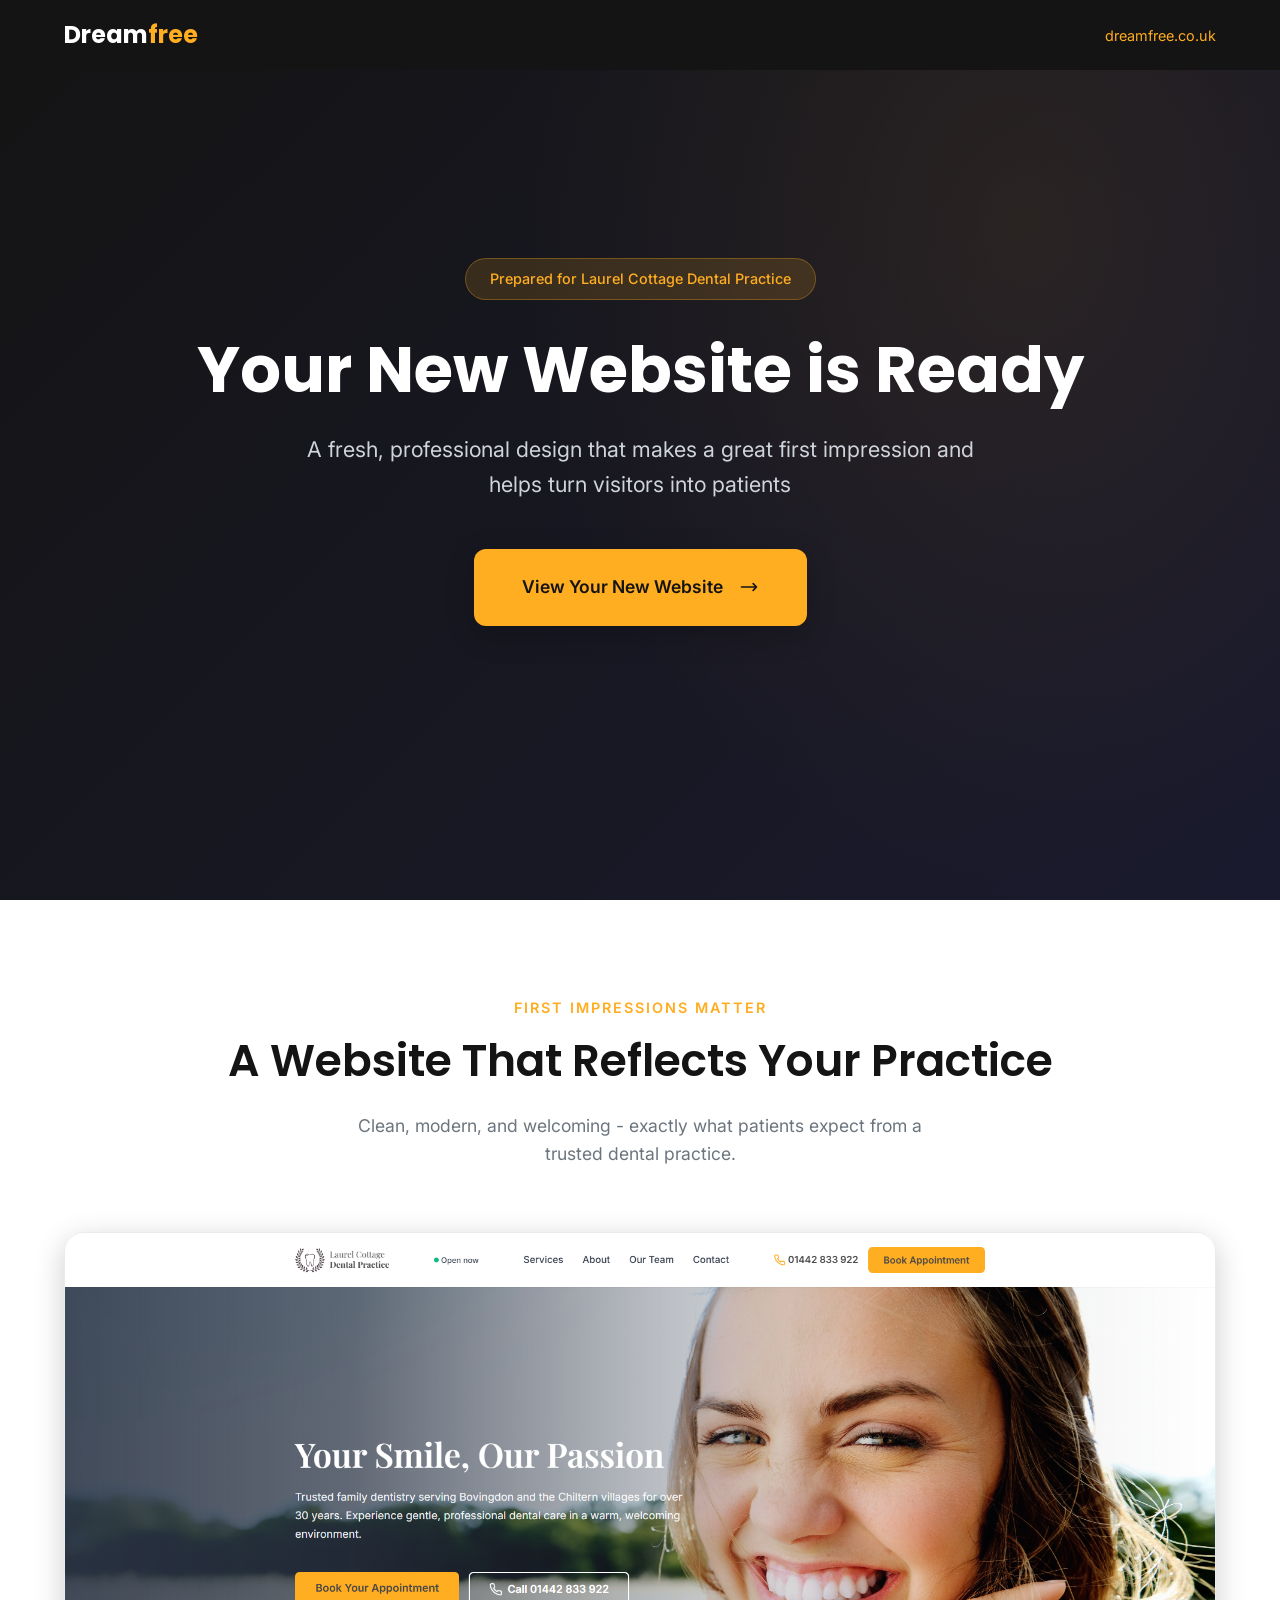
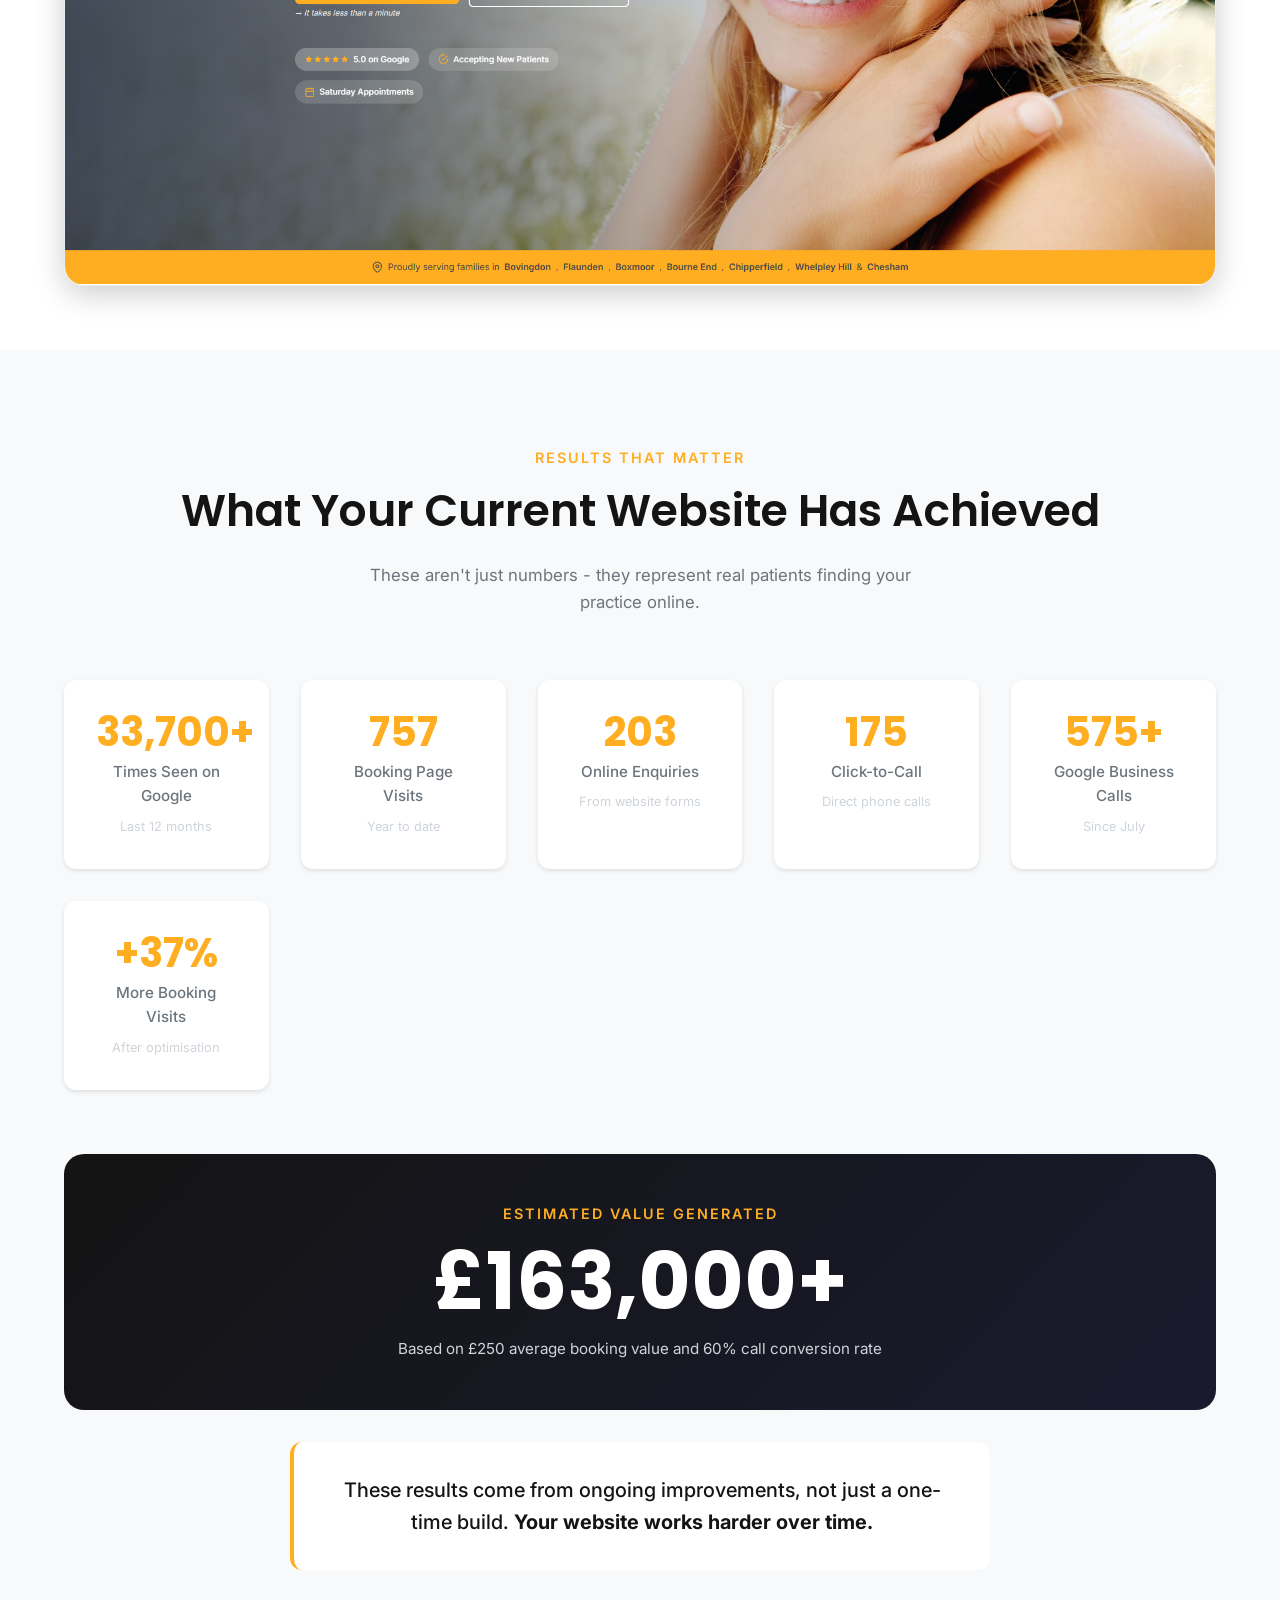
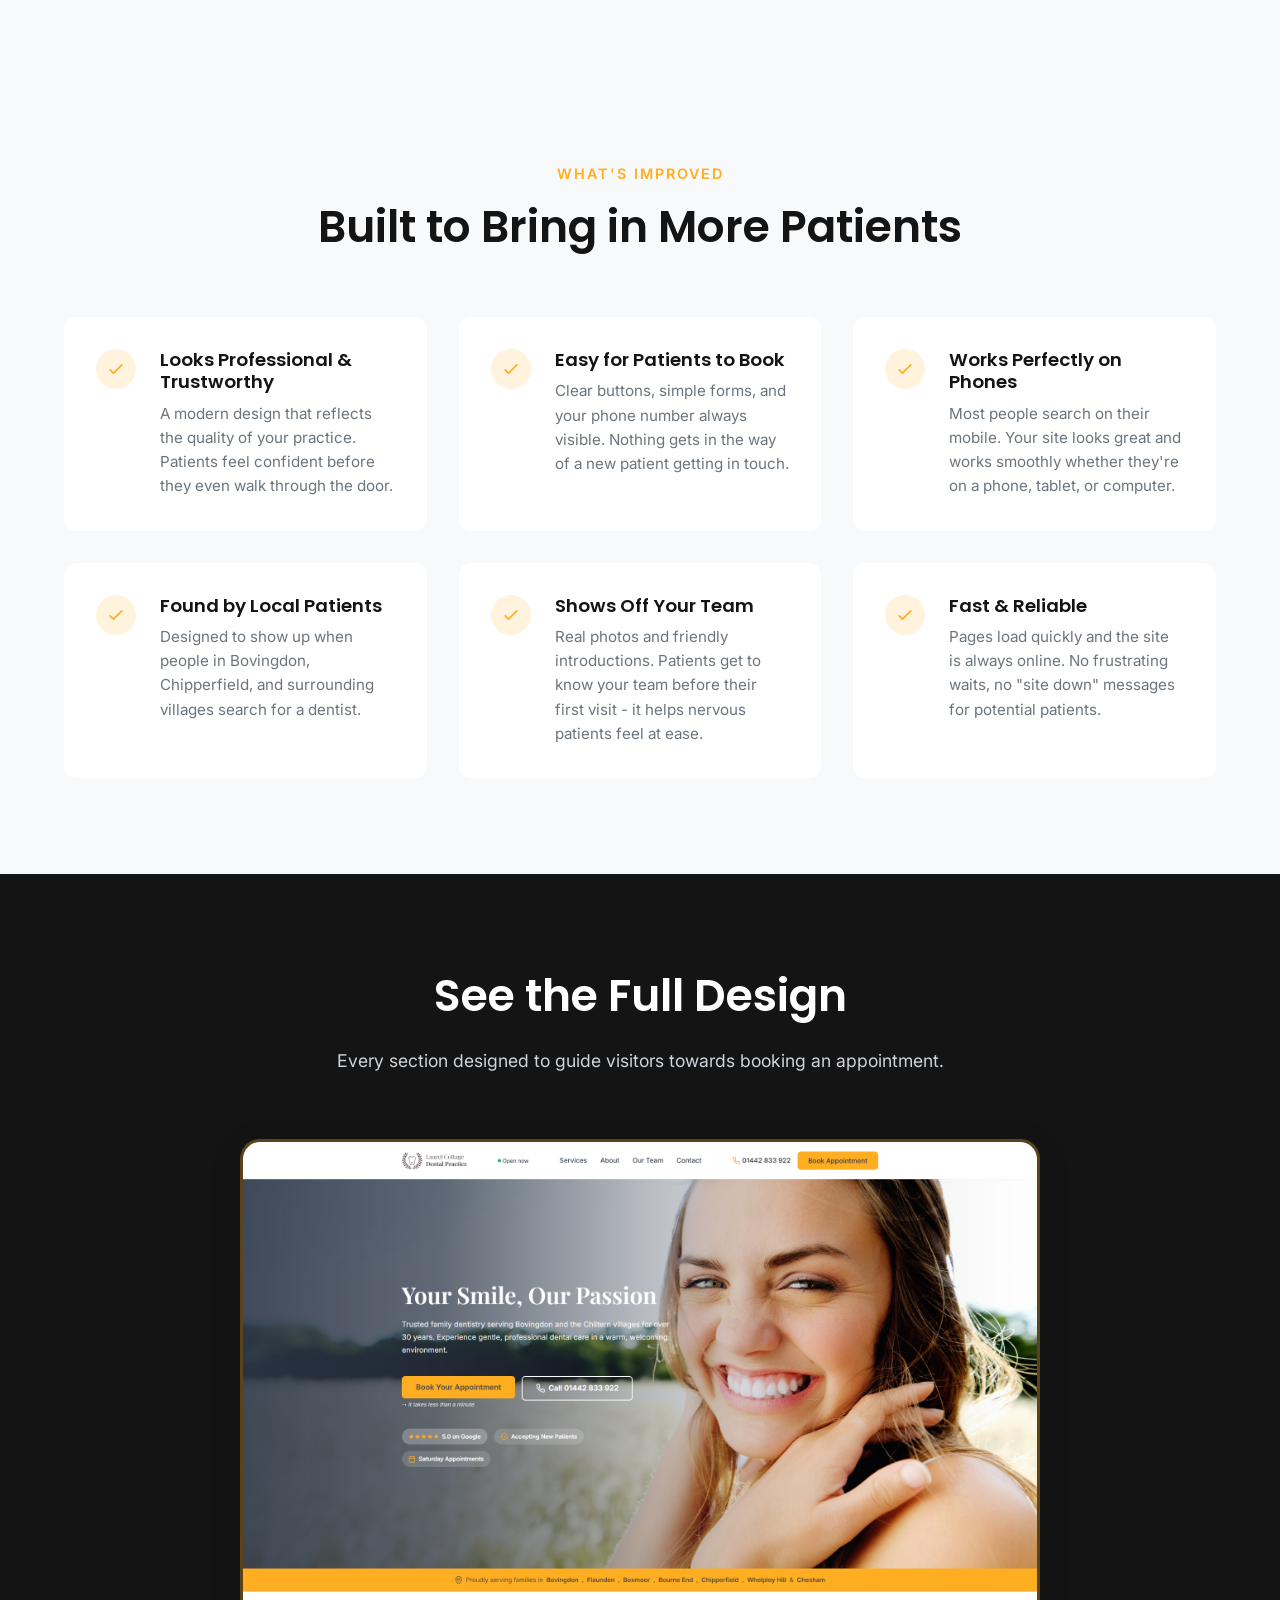
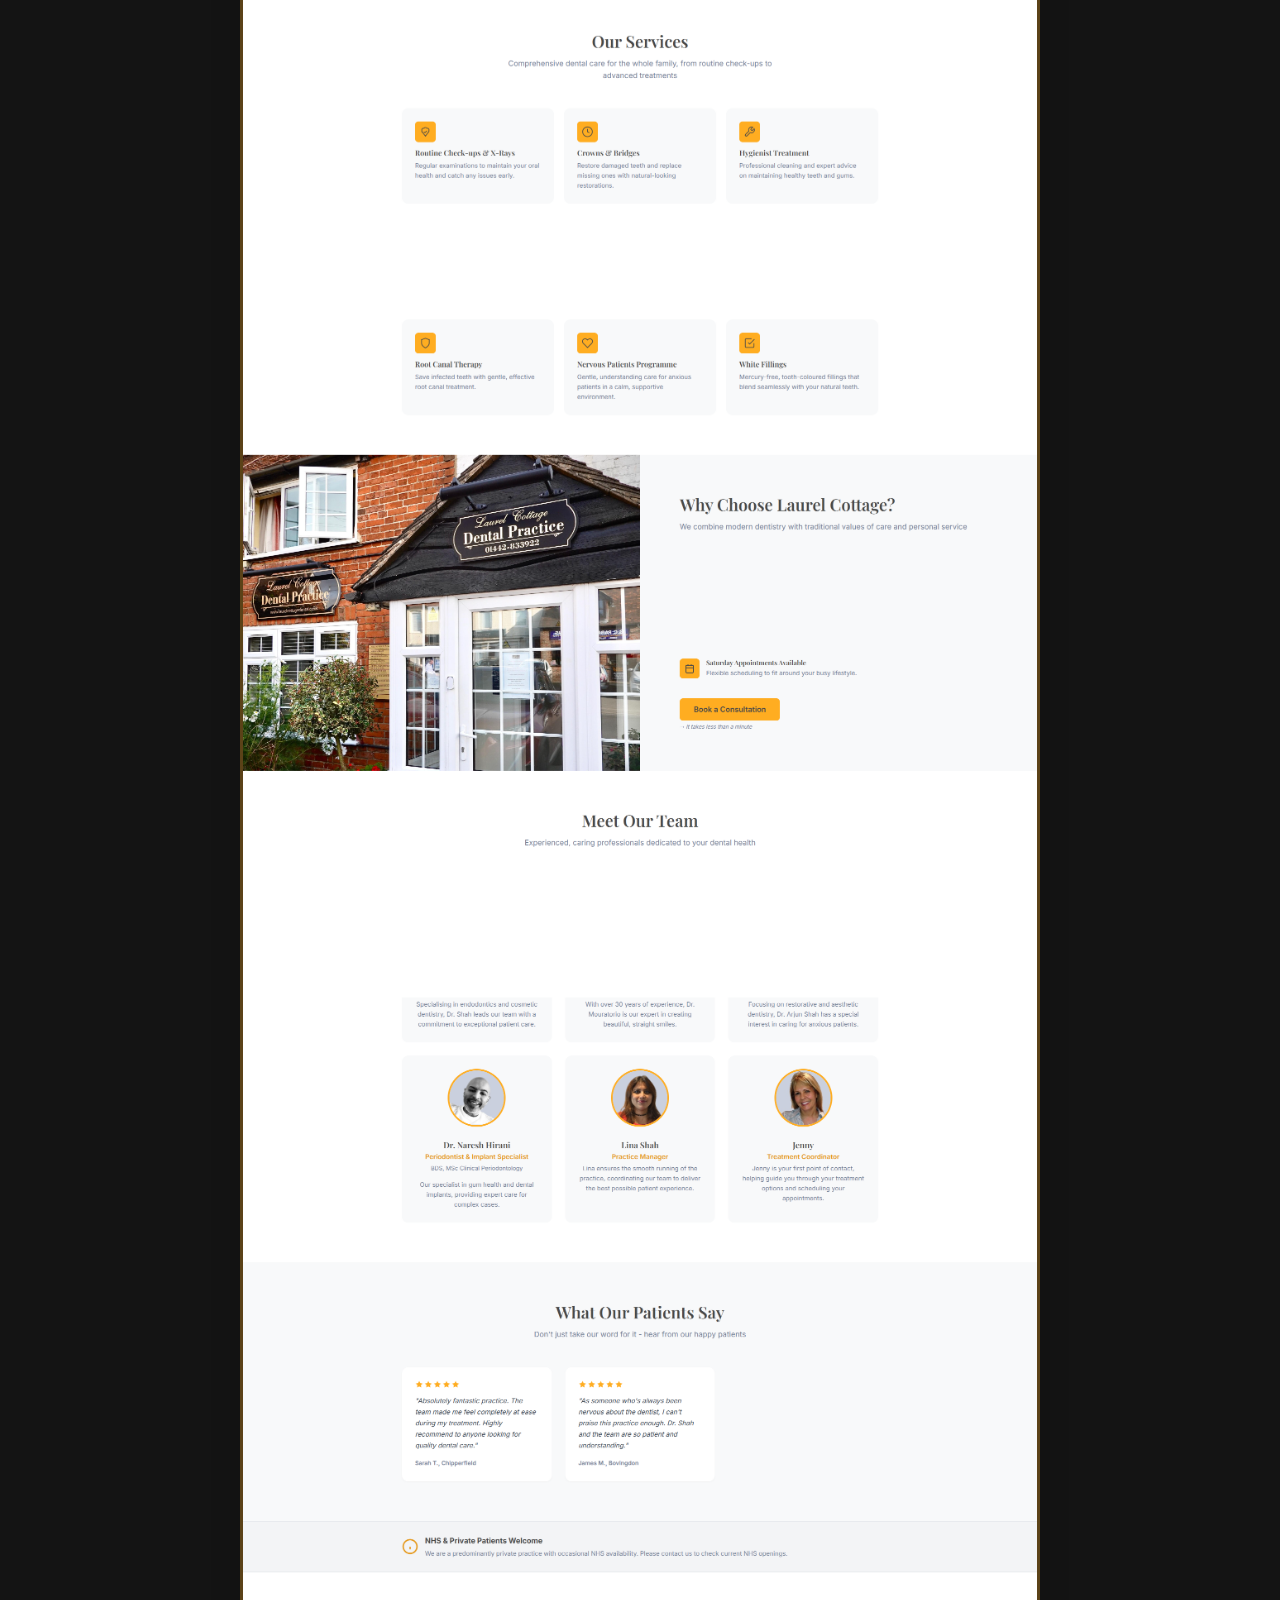
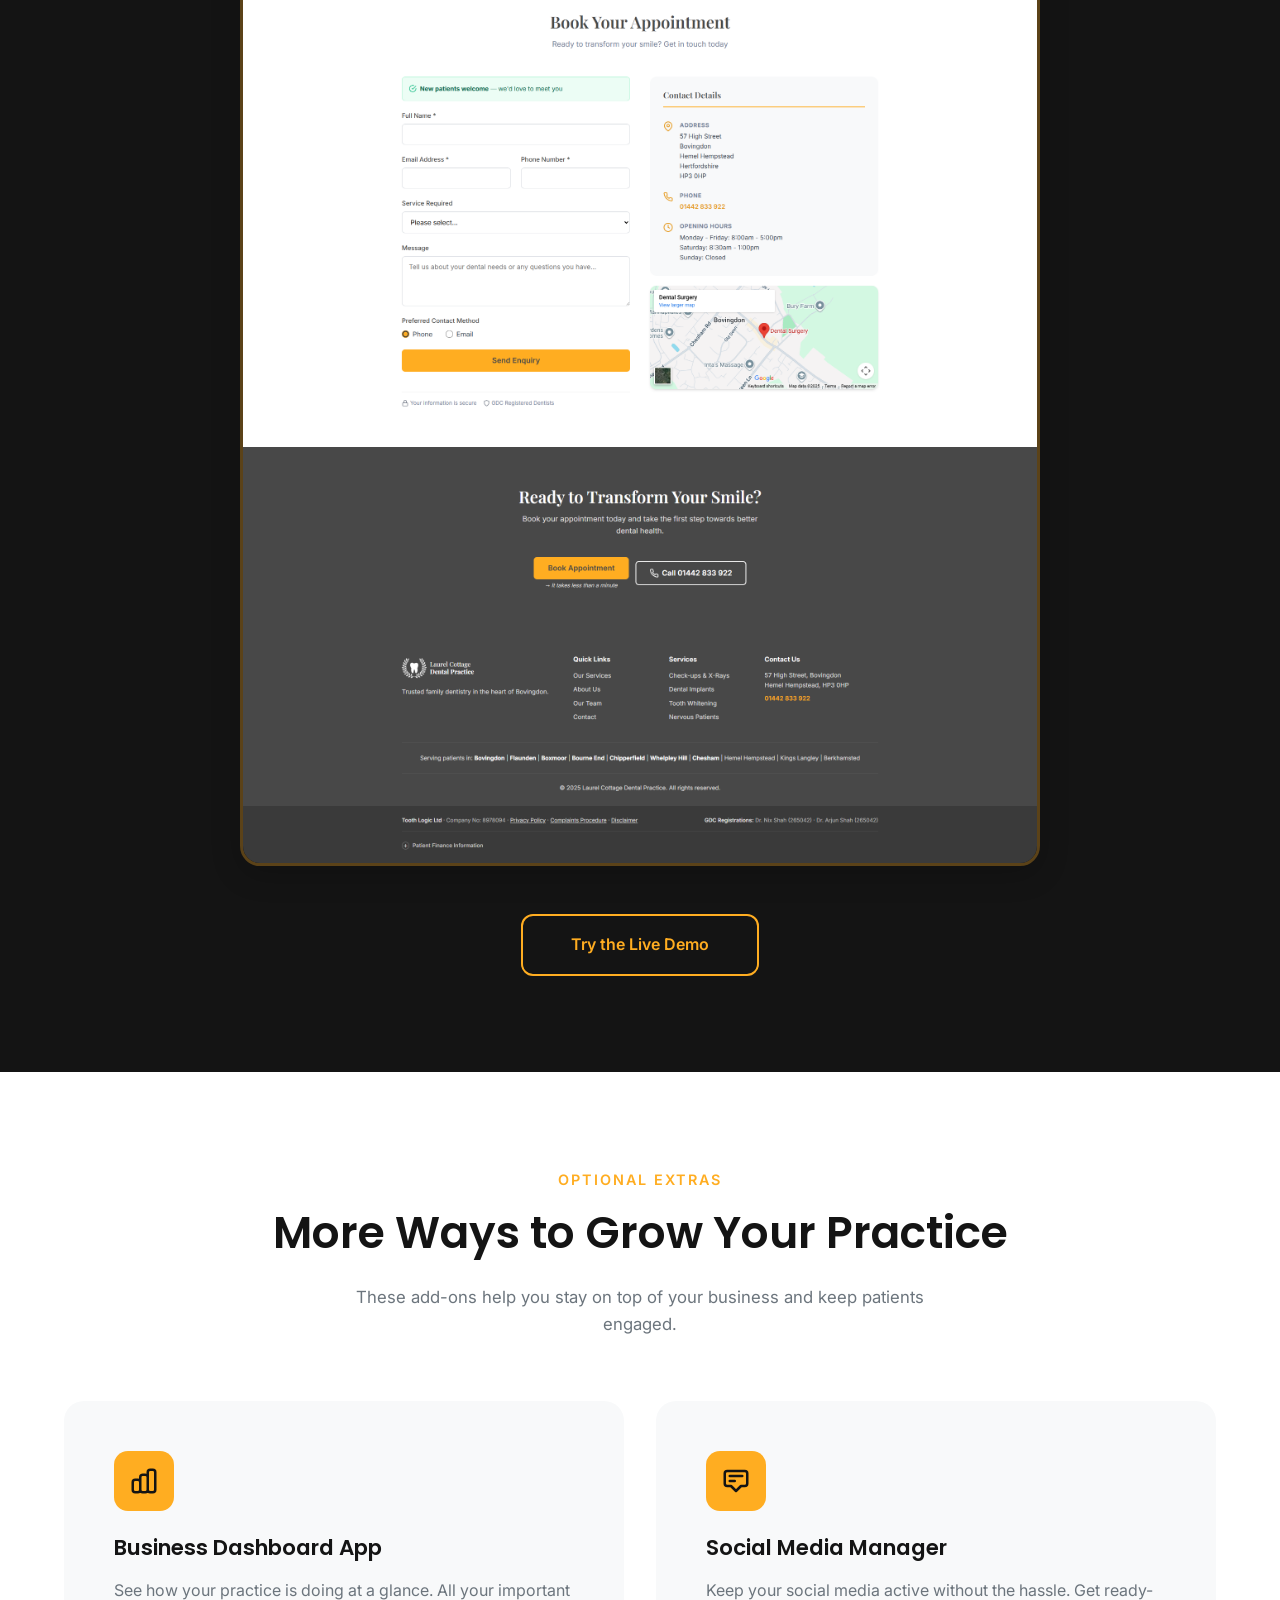
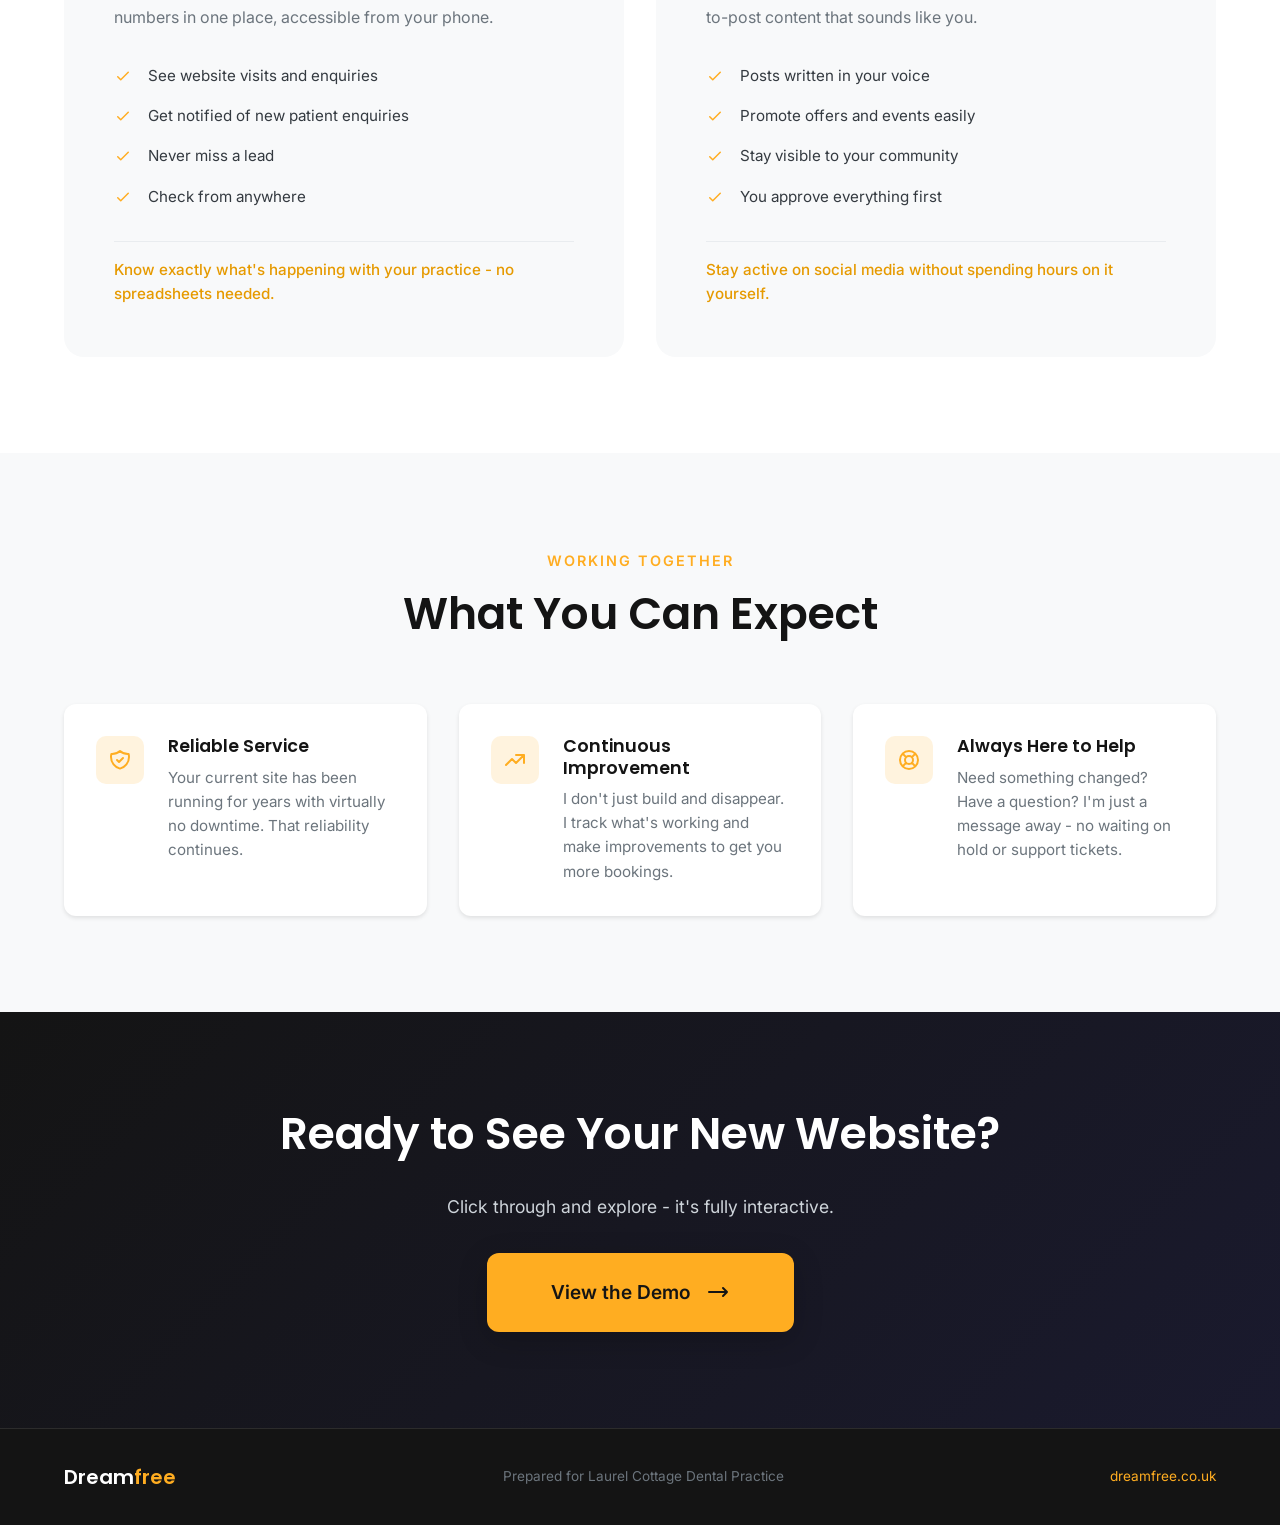
==== commit c4879f9d: "Add estimated value generated (£163,000+) to stats section Calculation based on: - 203 online enquir" ====
--- a/index.html
+++ b/index.html
@@ -106,6 +106,12 @@
                 </div>
             </div>
 
+            <div class="stats__value-highlight">
+                <p class="stats__value-label">Estimated Value Generated</p>
+                <p class="stats__value-amount">£163,000+</p>
+                <p class="stats__value-breakdown">Based on £250 average booking value and 60% call conversion rate</p>
+            </div>
+
             <div class="stats__message">
                 These results come from ongoing improvements, not just a one-time build. <strong>Your website works harder over time.</strong>
             </div>
--- a/css/pitch.css
+++ b/css/pitch.css
@@ -333,6 +333,38 @@
     font-size: 1.05rem;
 }
 
+.stats__value-highlight {
+    text-align: center;
+    padding: var(--spacing-xl);
+    background: linear-gradient(135deg, var(--color-navy) 0%, var(--color-navy-light) 100%);
+    border-radius: var(--border-radius-lg);
+    margin-bottom: var(--spacing-lg);
+}
+
+.stats__value-label {
+    color: var(--color-gold);
+    font-weight: 600;
+    font-size: 0.9rem;
+    text-transform: uppercase;
+    letter-spacing: 2px;
+    margin-bottom: var(--spacing-sm);
+}
+
+.stats__value-amount {
+    font-family: var(--font-display);
+    font-size: clamp(3rem, 8vw, 5rem);
+    font-weight: 700;
+    color: var(--color-white);
+    line-height: 1;
+    margin-bottom: var(--spacing-sm);
+}
+
+.stats__value-breakdown {
+    color: var(--color-gray-400);
+    font-size: 0.95rem;
+    margin-bottom: 0;
+}
+
 .stats__message {
     text-align: center;
     font-size: 1.25rem;
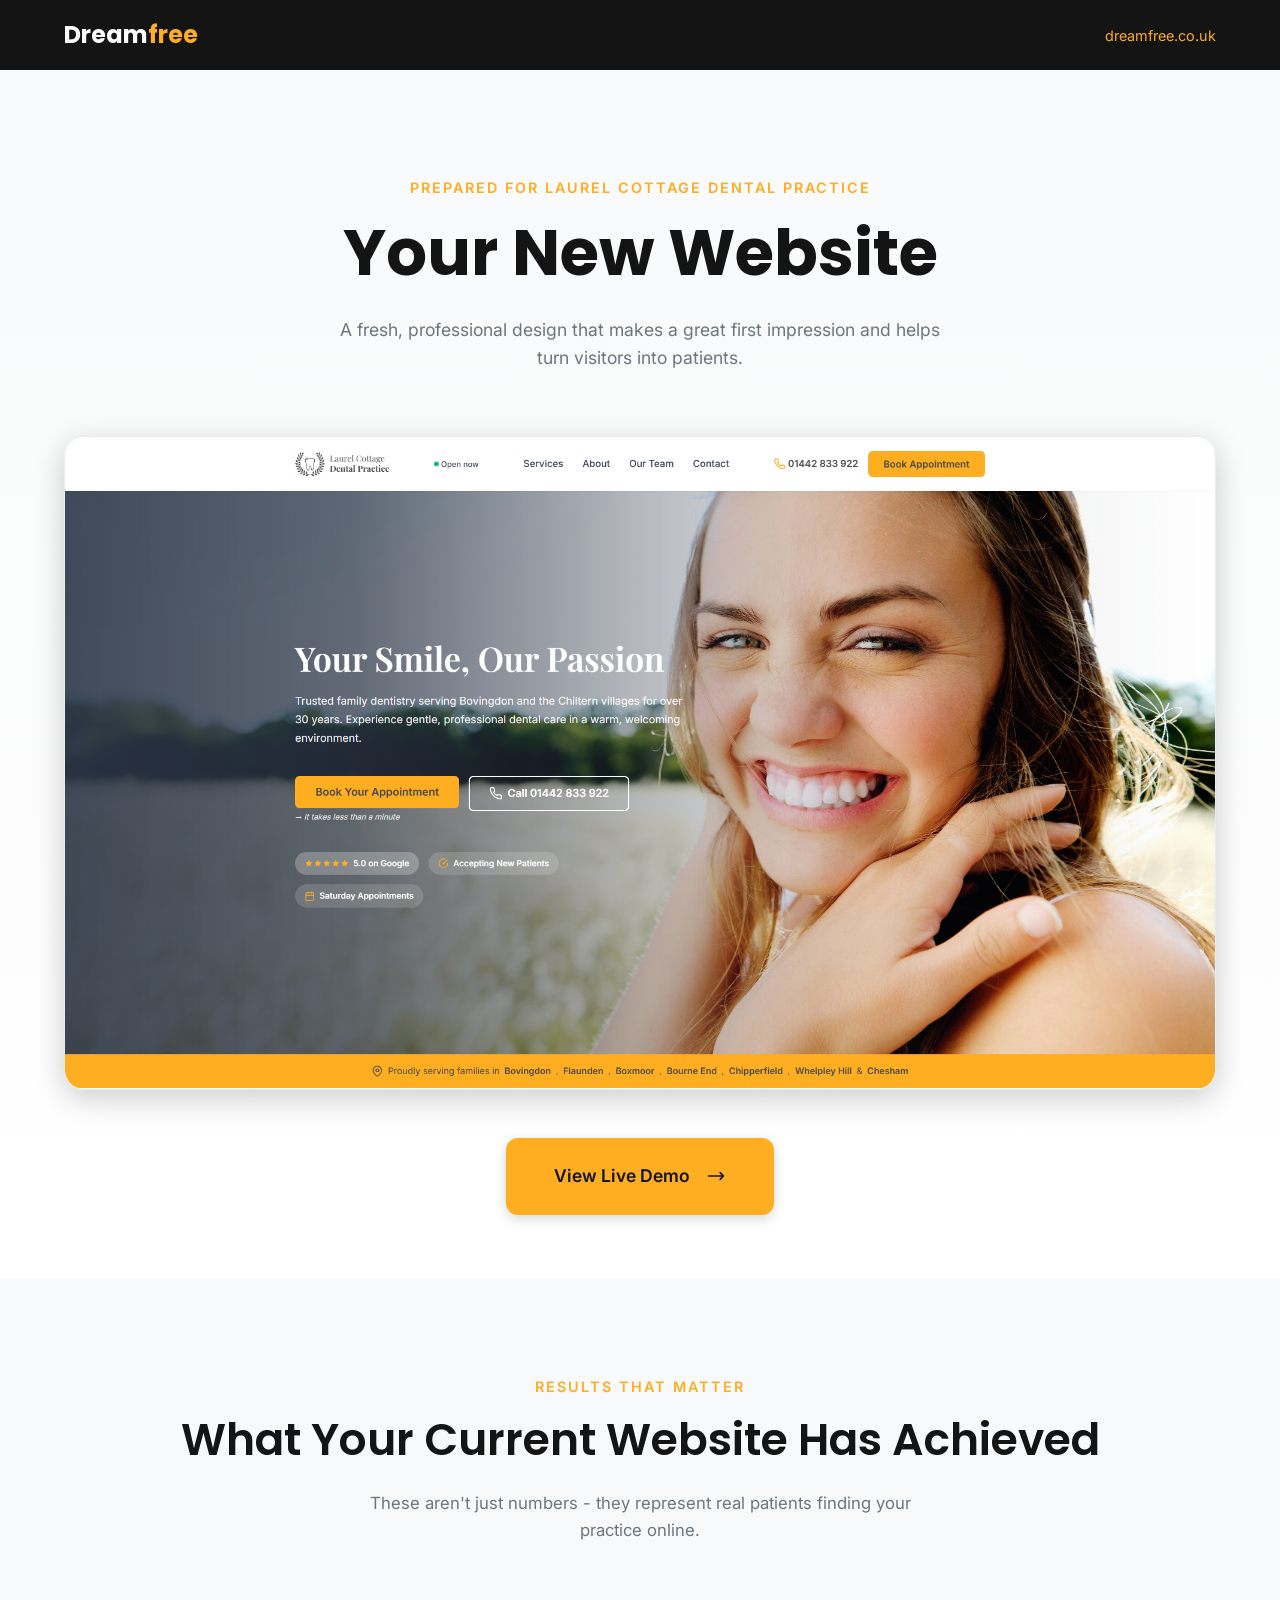
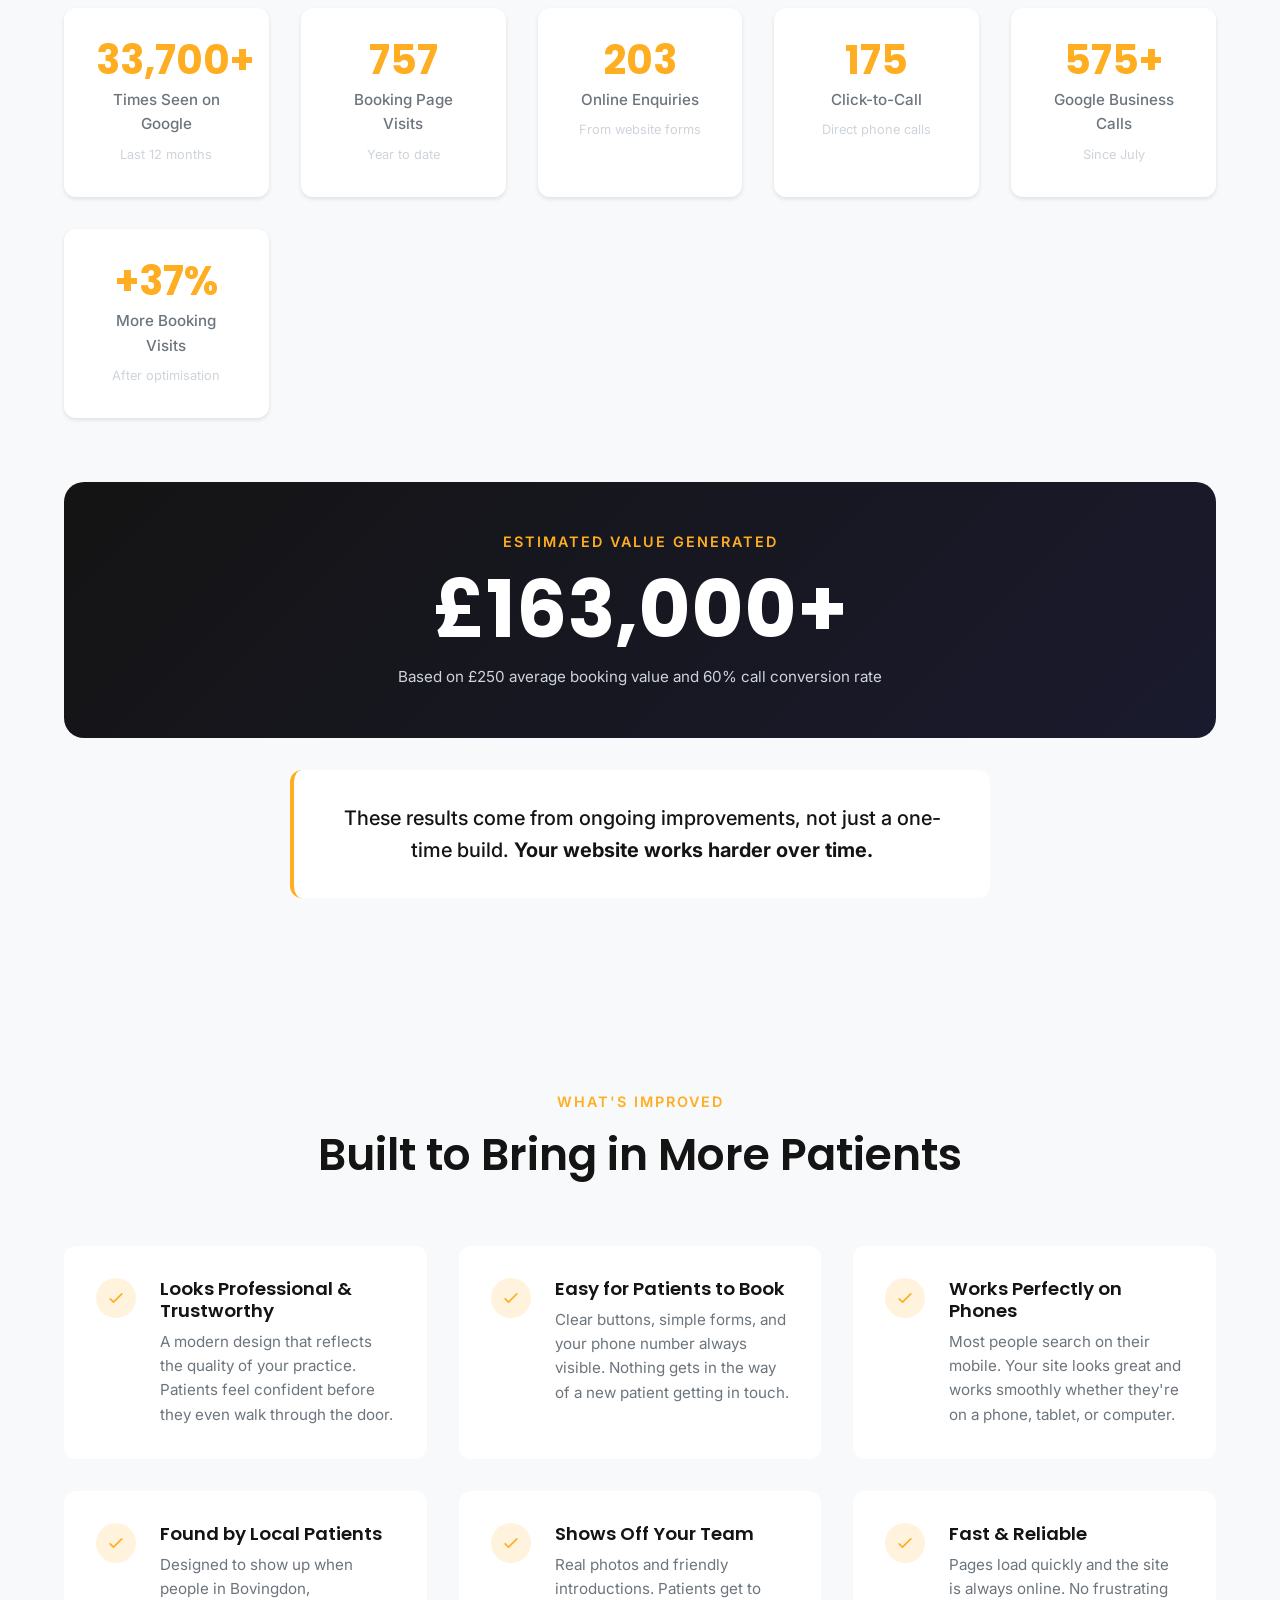
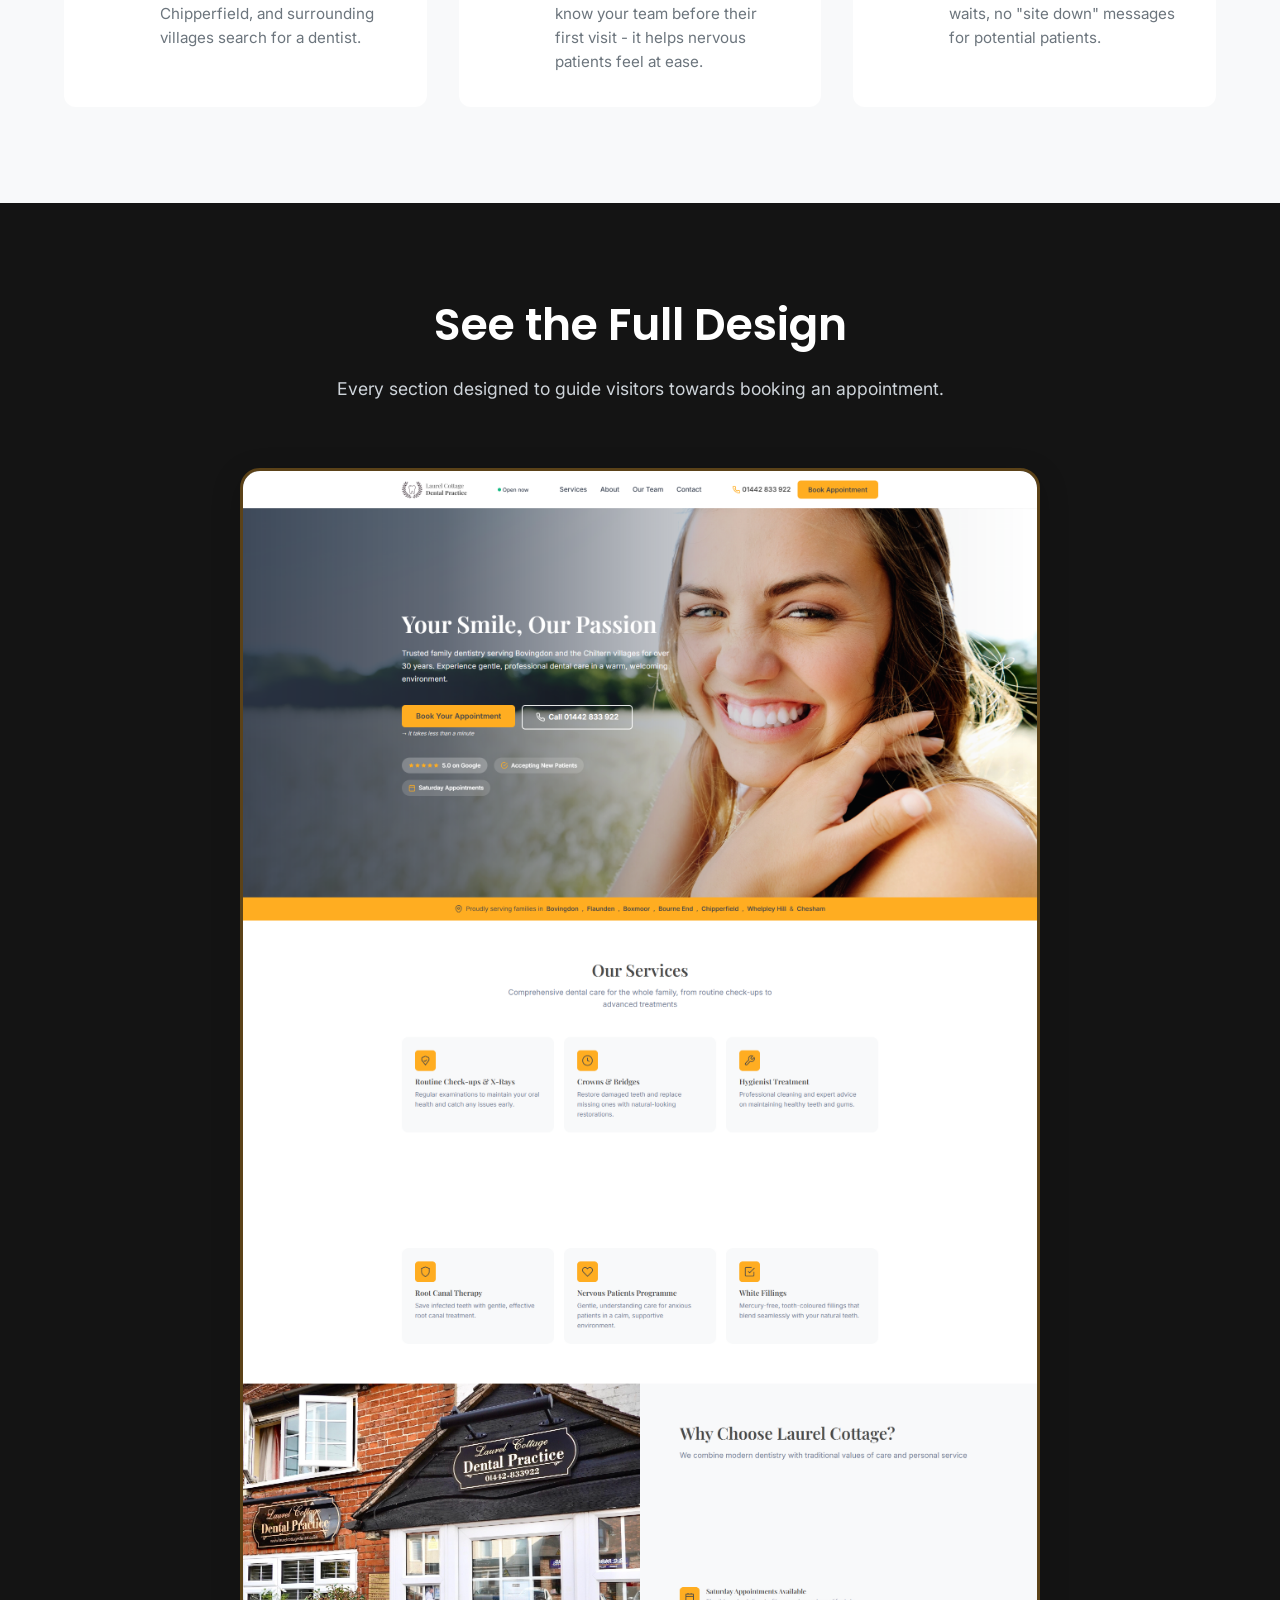
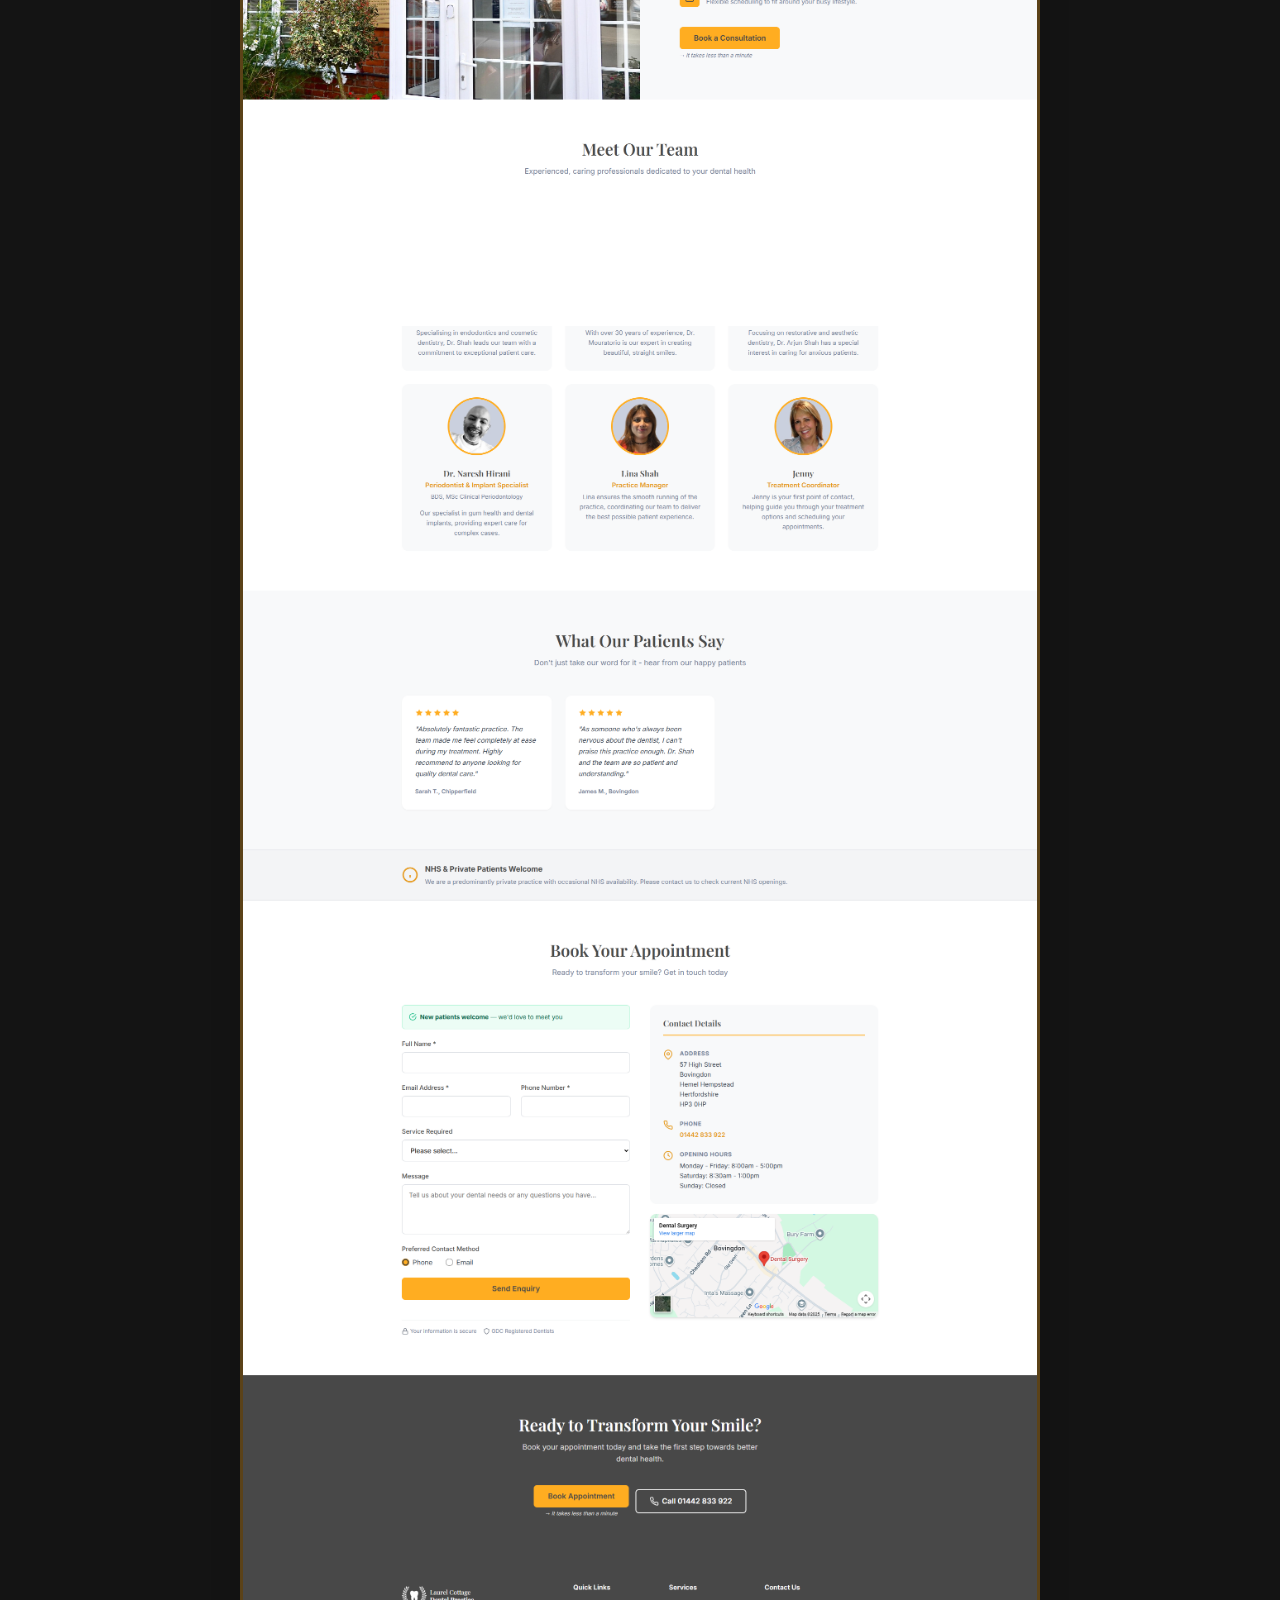
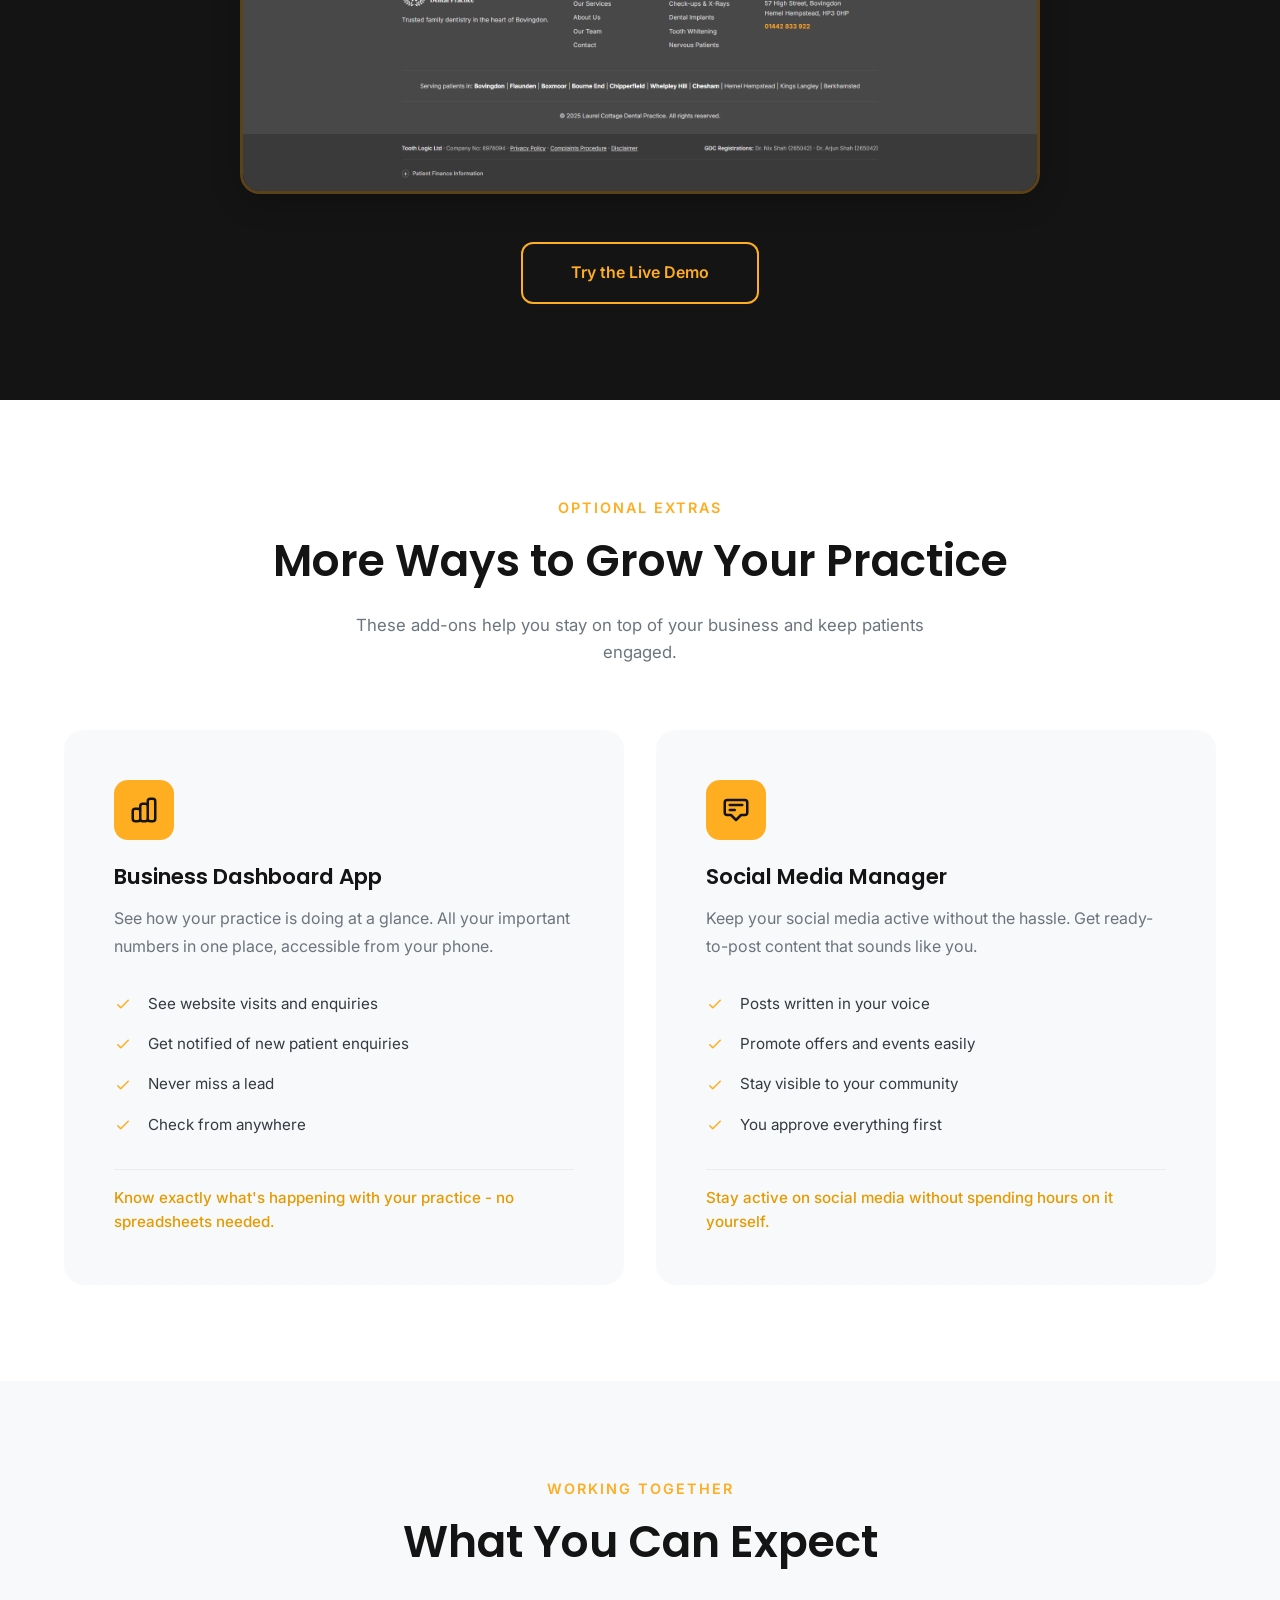
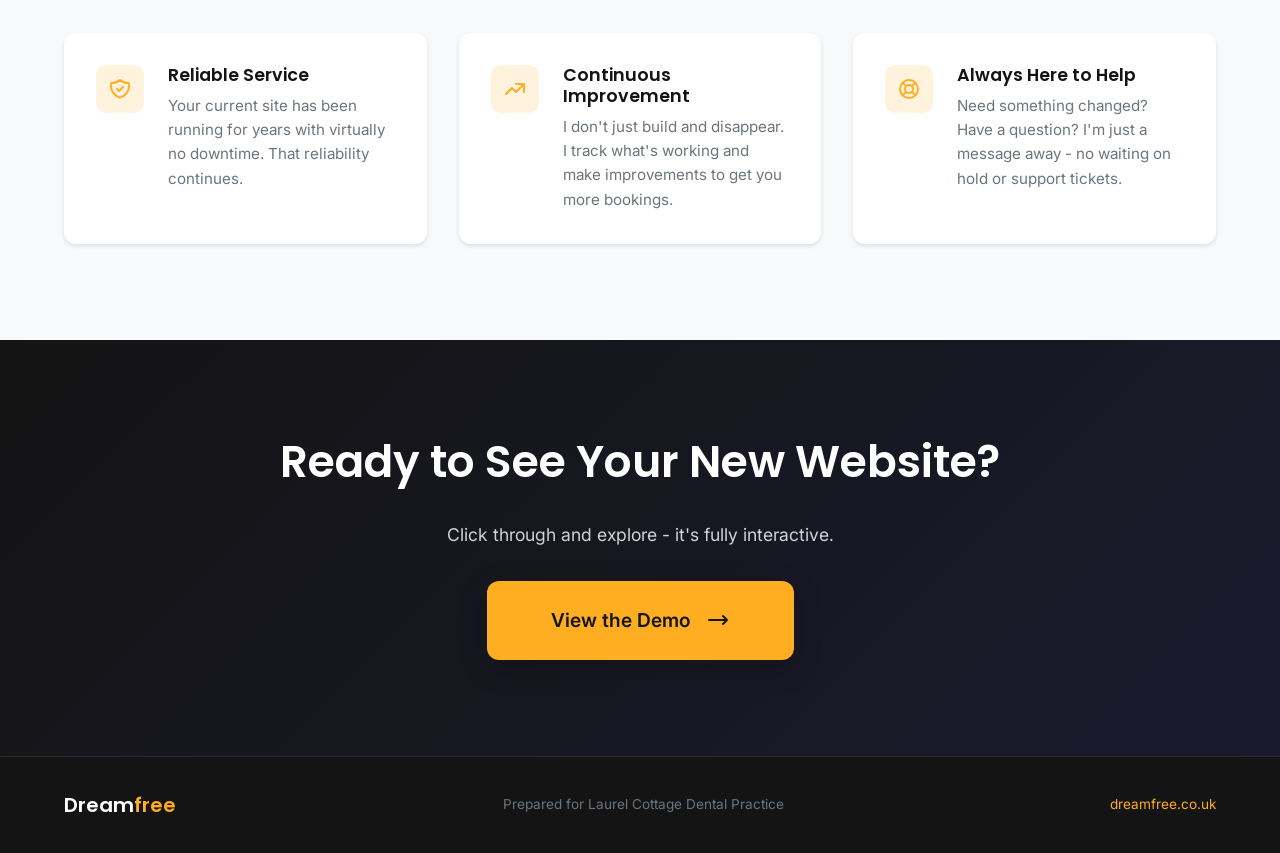
==== commit 3f64c34b: "Remove hero section, make preview the opening - Streamlined page by removing redundant hero - Previe" ====
--- a/index.html
+++ b/index.html
@@ -33,33 +33,24 @@
         </div>
     </header>
 
-    <!-- Hero Section -->
-    <section class="hero">
-        <div class="container">
-            <div class="hero__content">
-                <span class="hero__badge">Prepared for Laurel Cottage Dental Practice</span>
-                <h1 class="hero__title">Your New Website is Ready</h1>
-                <p class="hero__subtitle">A fresh, professional design that makes a great first impression and helps turn visitors into patients</p>
-                <a href="demo.html" class="hero__cta">
-                    View Your New Website
+    <!-- Preview Section -->
+    <section class="preview preview--hero">
+        <div class="container">
+            <div class="preview__header">
+                <p class="preview__eyebrow">Prepared for Laurel Cottage Dental Practice</p>
+                <h1>Your New Website</h1>
+                <p class="preview__intro">A fresh, professional design that makes a great first impression and helps turn visitors into patients.</p>
+            </div>
+            <div class="preview__image">
+                <img src="sales/abovefoldscreenshot.png" alt="New Laurel Cottage Dental website design">
+            </div>
+            <div class="preview__cta">
+                <a href="demo.html" class="btn-primary">
+                    View Live Demo
                     <svg xmlns="http://www.w3.org/2000/svg" fill="none" viewBox="0 0 24 24" stroke="currentColor" stroke-width="2">
                         <path stroke-linecap="round" stroke-linejoin="round" d="M17 8l4 4m0 0l-4 4m4-4H3" />
                     </svg>
                 </a>
-            </div>
-        </div>
-    </section>
-
-    <!-- Preview Section -->
-    <section class="preview">
-        <div class="container">
-            <div class="preview__header">
-                <p class="preview__eyebrow">First Impressions Matter</p>
-                <h2>A Website That Reflects Your Practice</h2>
-                <p class="preview__intro">Clean, modern, and welcoming - exactly what patients expect from a trusted dental practice.</p>
-            </div>
-            <div class="preview__image">
-                <img src="sales/abovefoldscreenshot.png" alt="New Laurel Cottage Dental website design" loading="lazy">
             </div>
         </div>
     </section>
--- a/css/pitch.css
+++ b/css/pitch.css
@@ -386,9 +386,19 @@
     padding-bottom: var(--spacing-2xl);
 }
 
+.preview--hero {
+    padding-top: calc(80px + var(--spacing-3xl));
+    background: linear-gradient(180deg, var(--color-gray-100) 0%, var(--color-white) 100%);
+}
+
 .preview__header {
     text-align: center;
     margin-bottom: var(--spacing-2xl);
+}
+
+.preview__header h1 {
+    font-size: clamp(2.5rem, 5vw, 4rem);
+    margin-bottom: var(--spacing-md);
 }
 
 .preview__eyebrow {
@@ -417,6 +427,41 @@
 .preview__image img {
     width: 100%;
     height: auto;
+}
+
+.preview__cta {
+    text-align: center;
+    margin-top: var(--spacing-xl);
+}
+
+.btn-primary {
+    display: inline-flex;
+    align-items: center;
+    gap: var(--spacing-sm);
+    background: var(--color-gold);
+    color: var(--color-navy);
+    padding: var(--spacing-md) var(--spacing-xl);
+    border-radius: var(--border-radius);
+    font-size: 1.1rem;
+    font-weight: 600;
+    transition: var(--transition);
+    box-shadow: var(--shadow-md);
+}
+
+.btn-primary:hover {
+    background: var(--color-gold-dark);
+    transform: translateY(-2px);
+    box-shadow: var(--shadow-lg);
+}
+
+.btn-primary svg {
+    width: 20px;
+    height: 20px;
+    transition: transform 0.3s ease;
+}
+
+.btn-primary:hover svg {
+    transform: translateX(4px);
 }
 
 /* ============================================
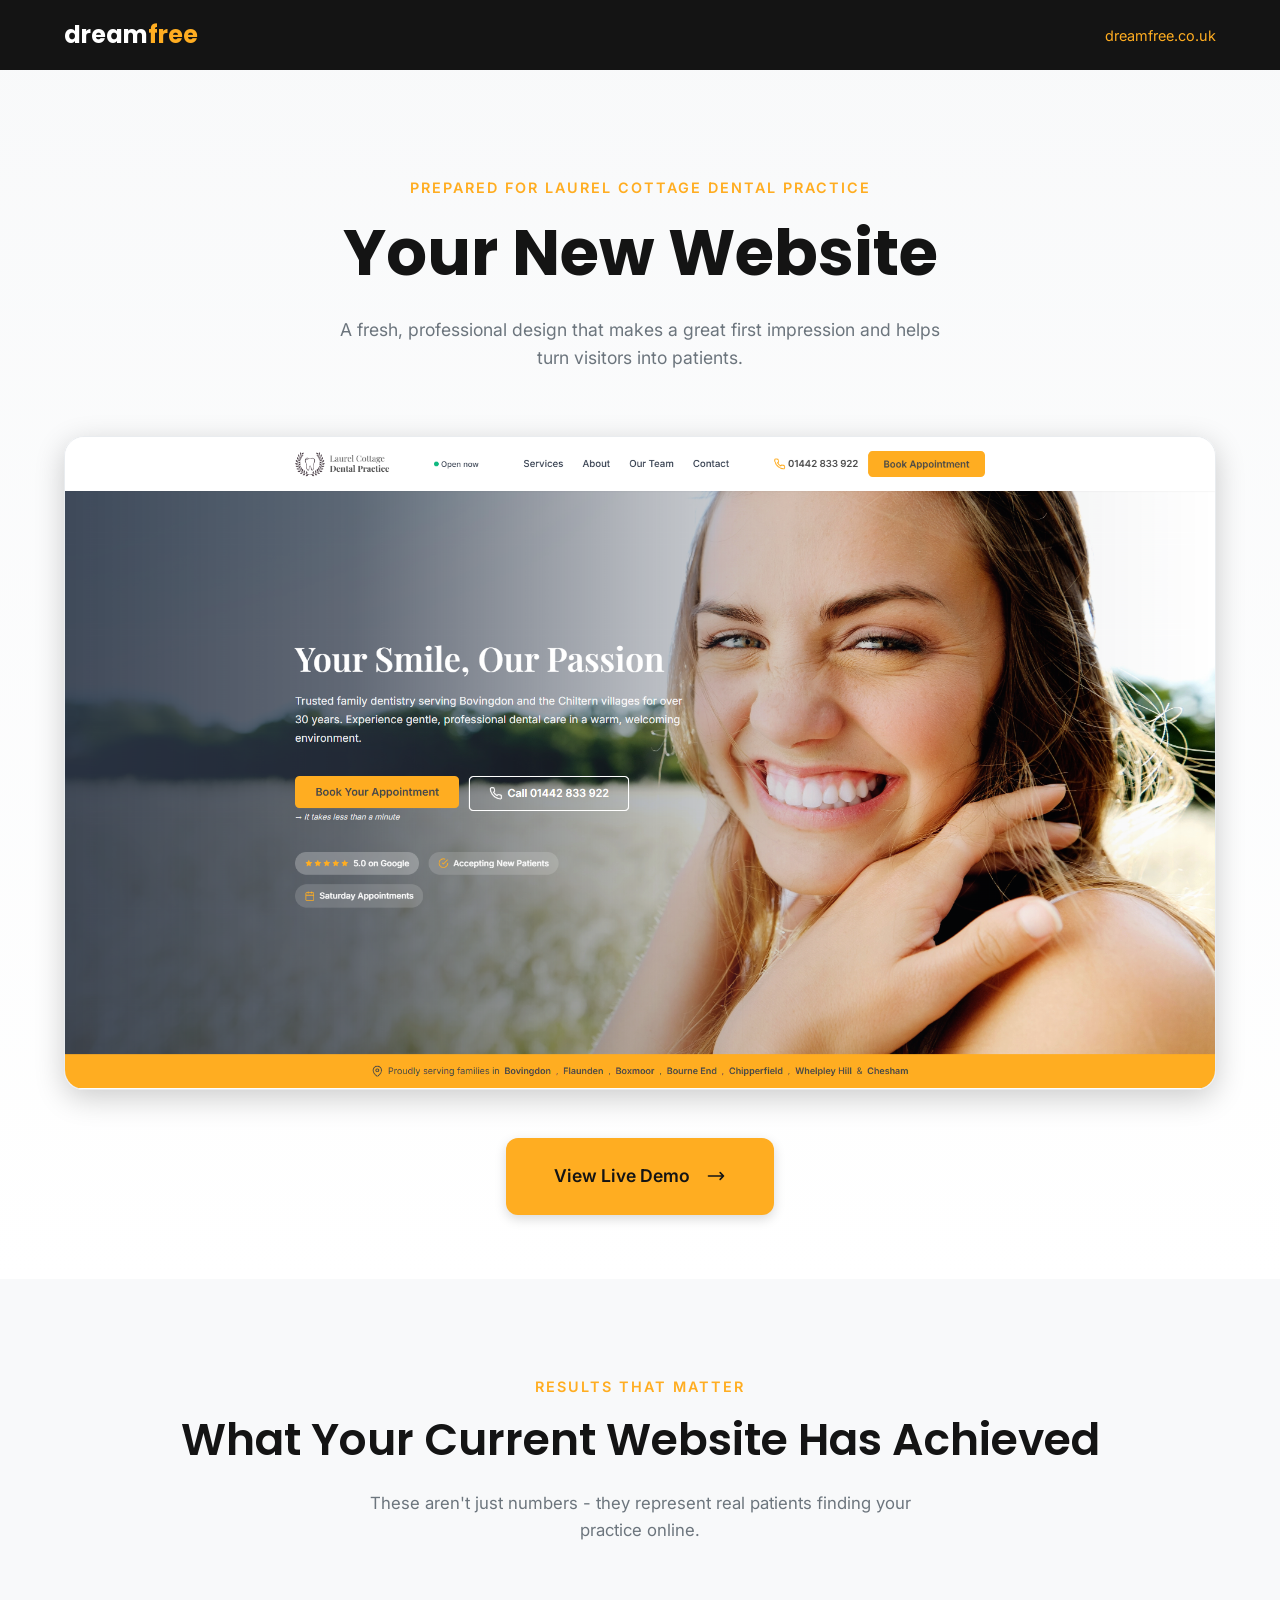
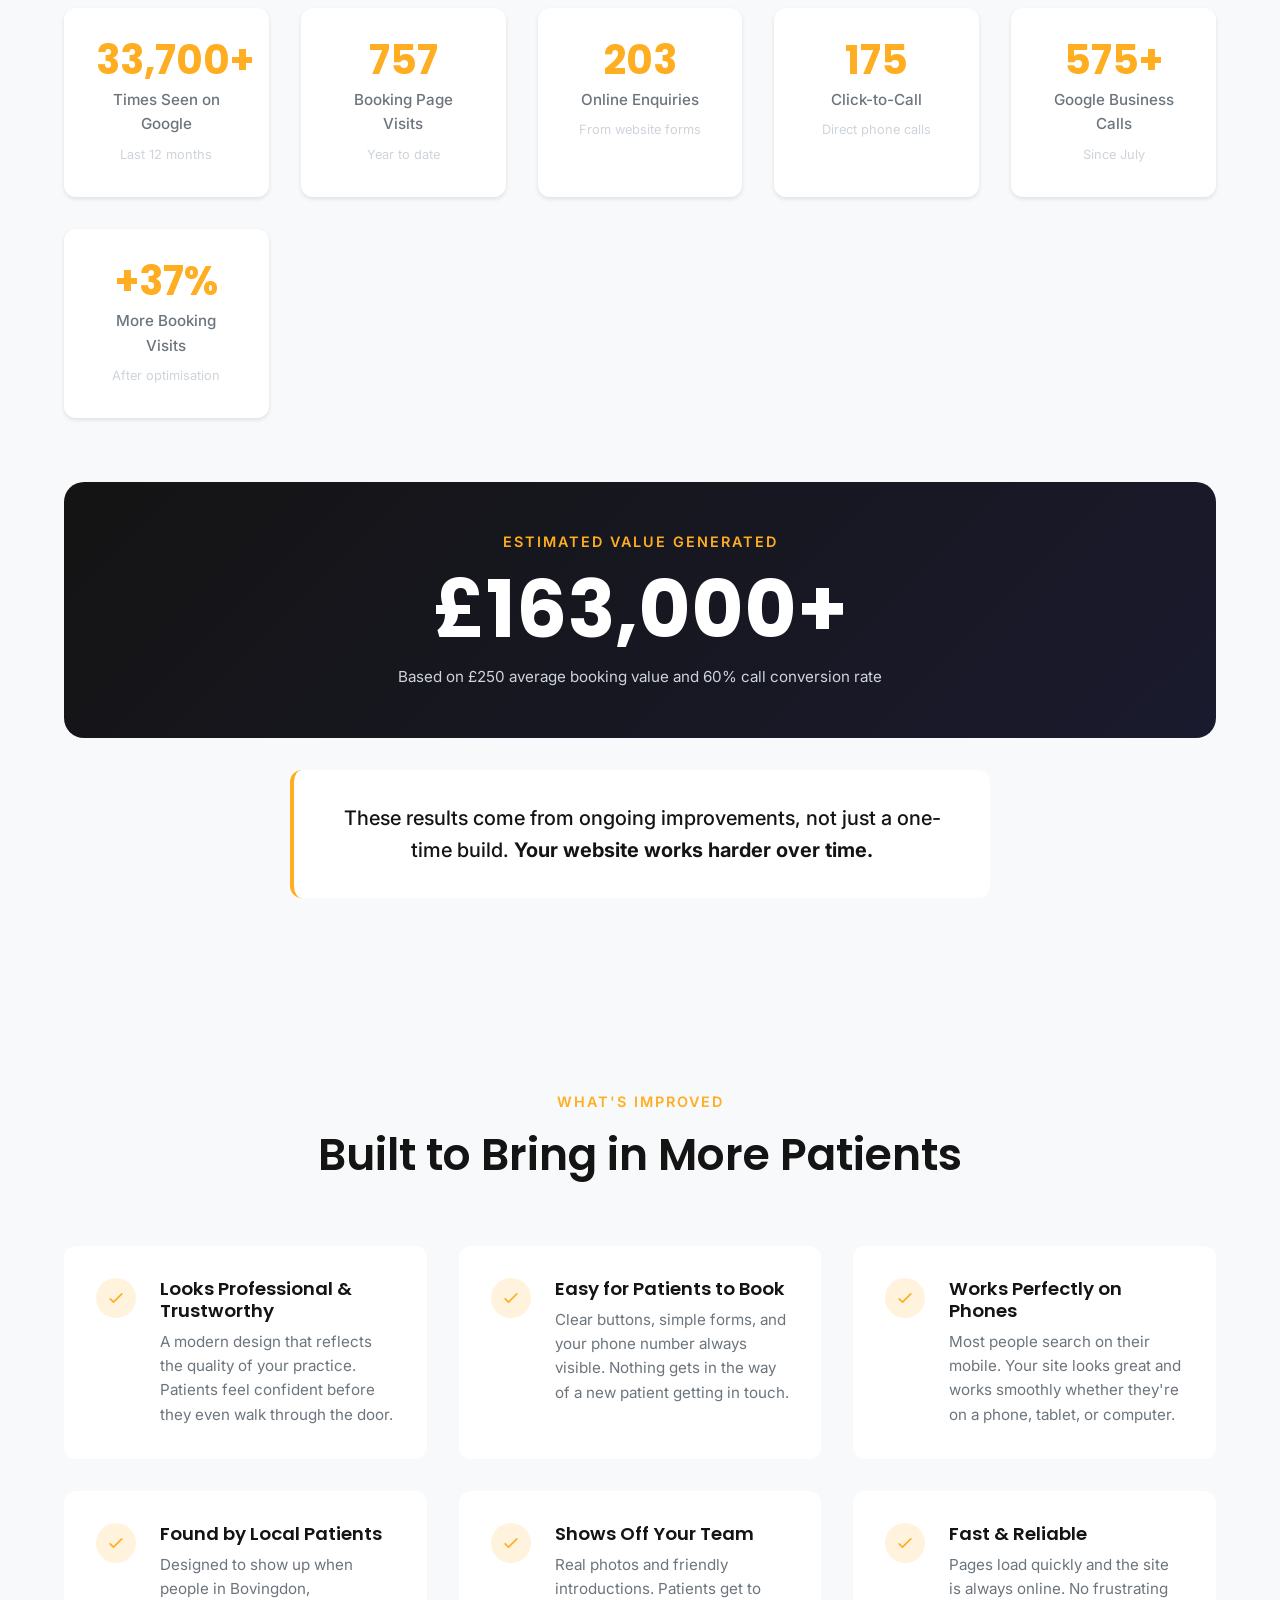
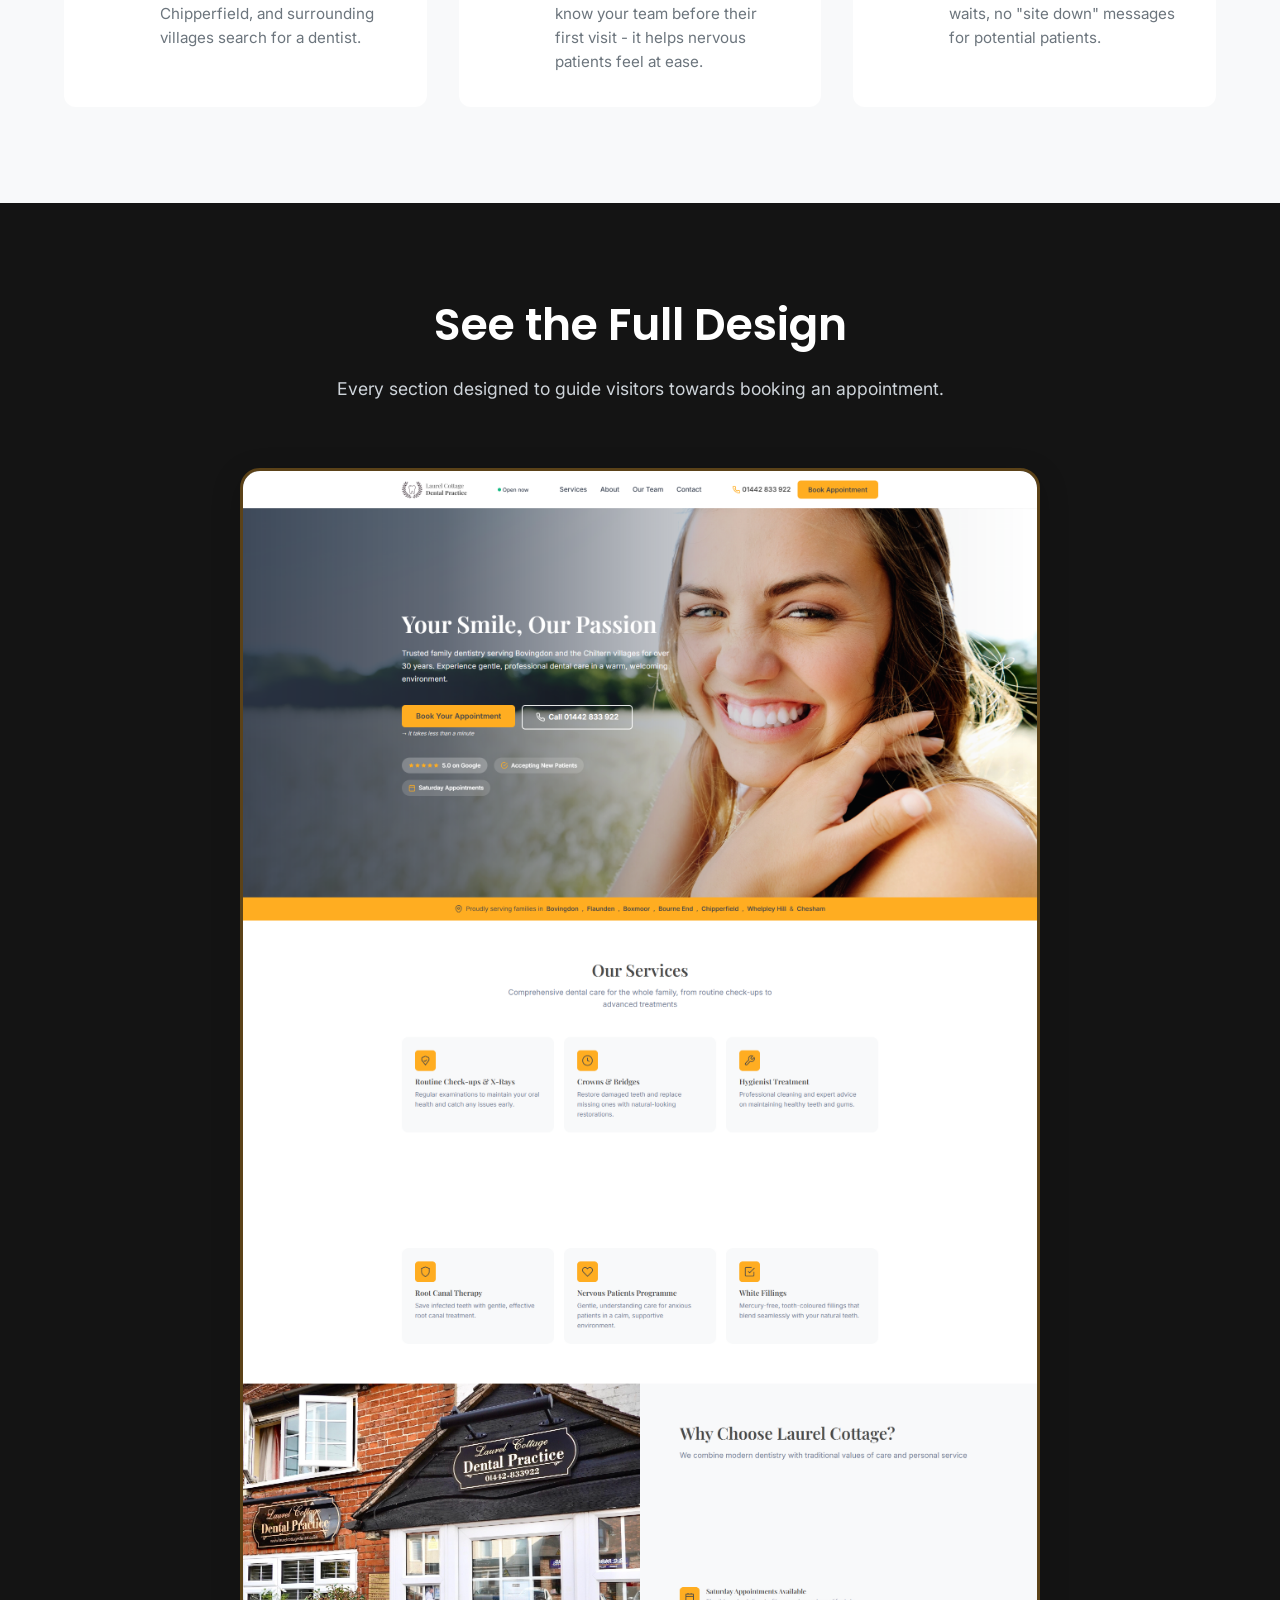
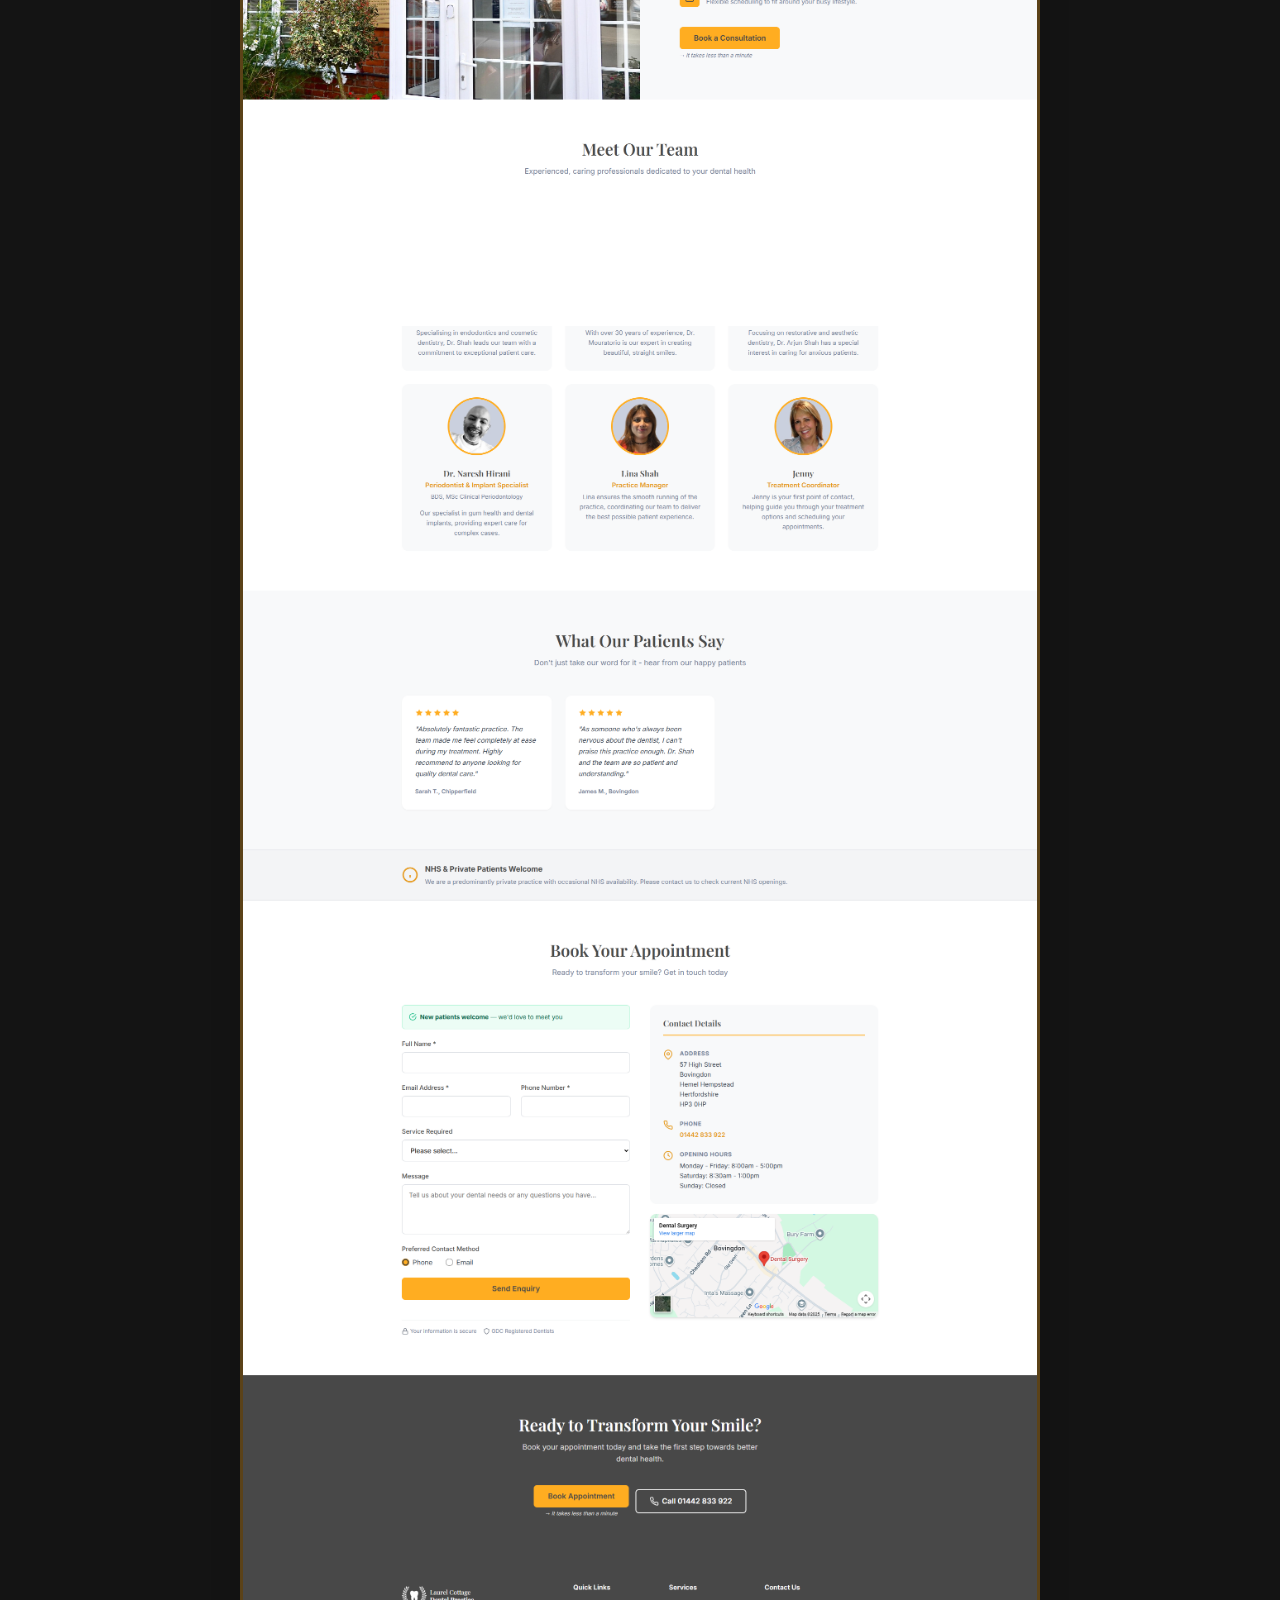
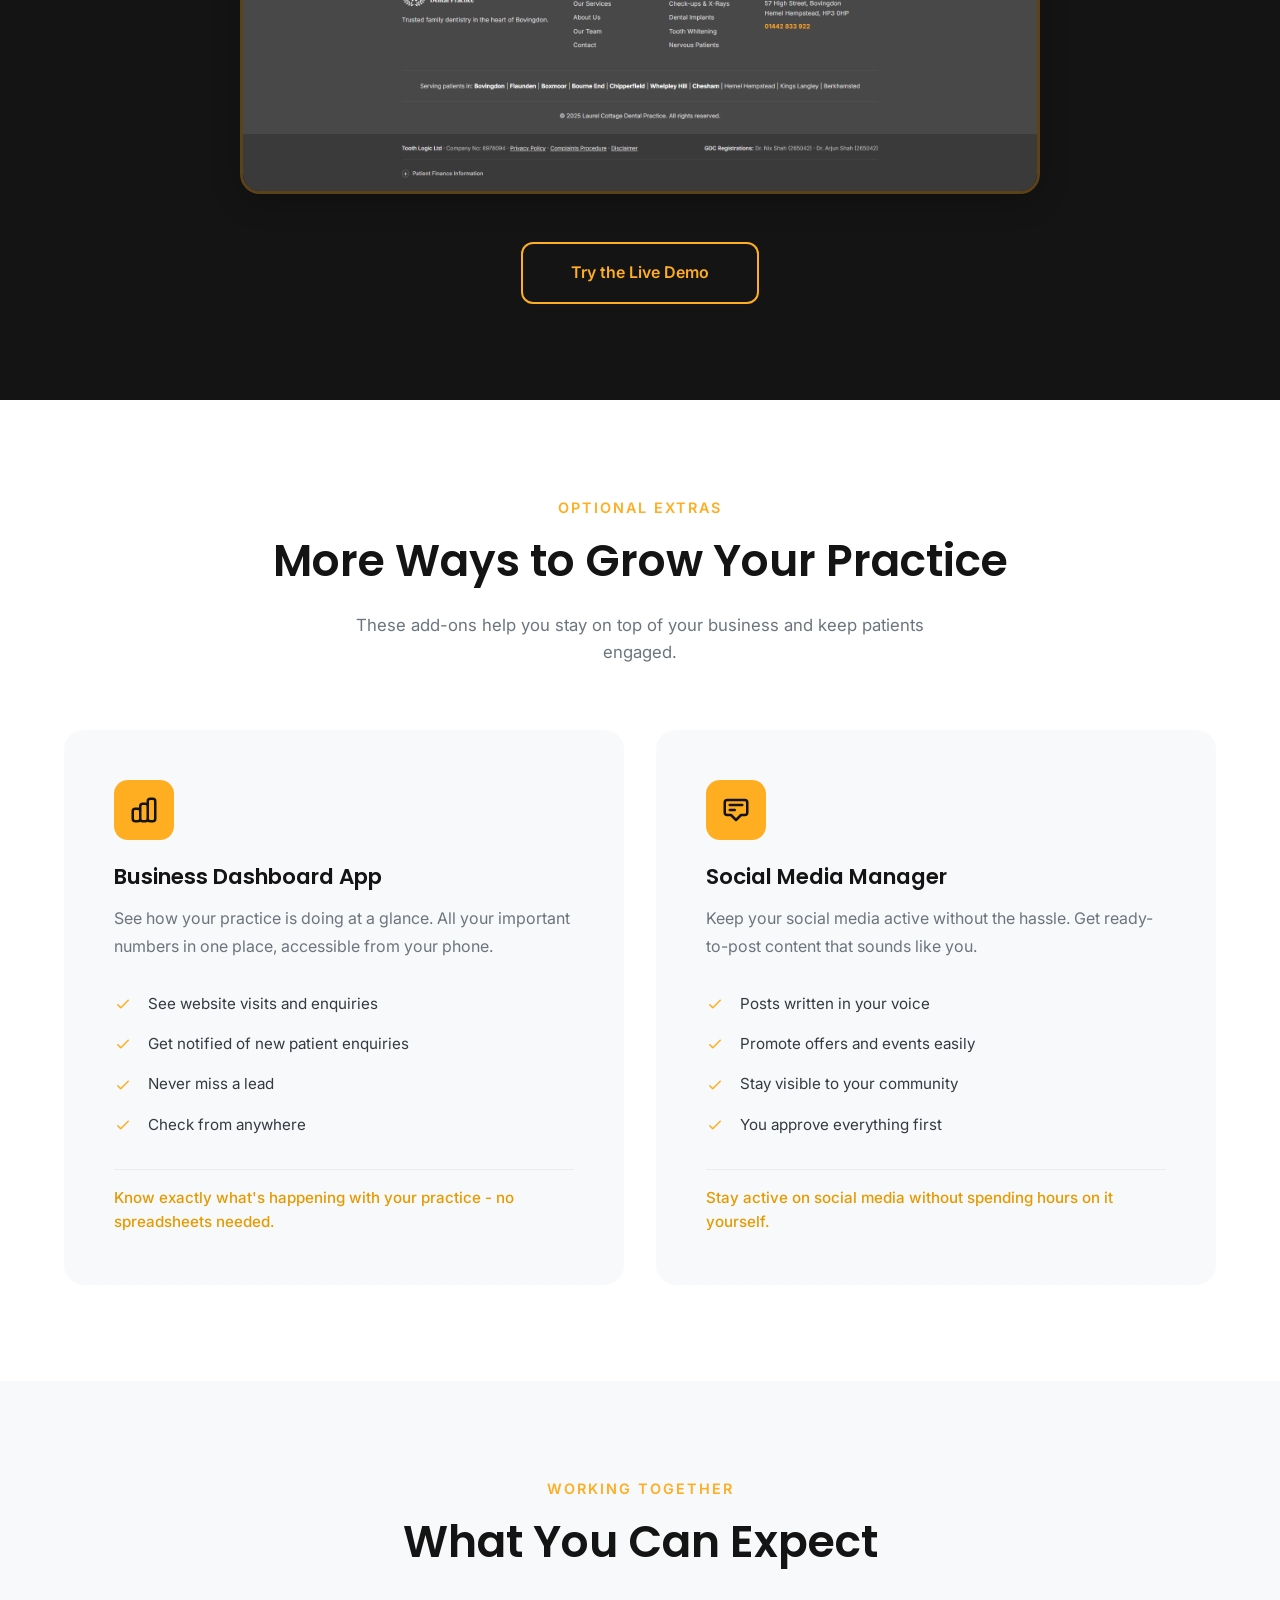
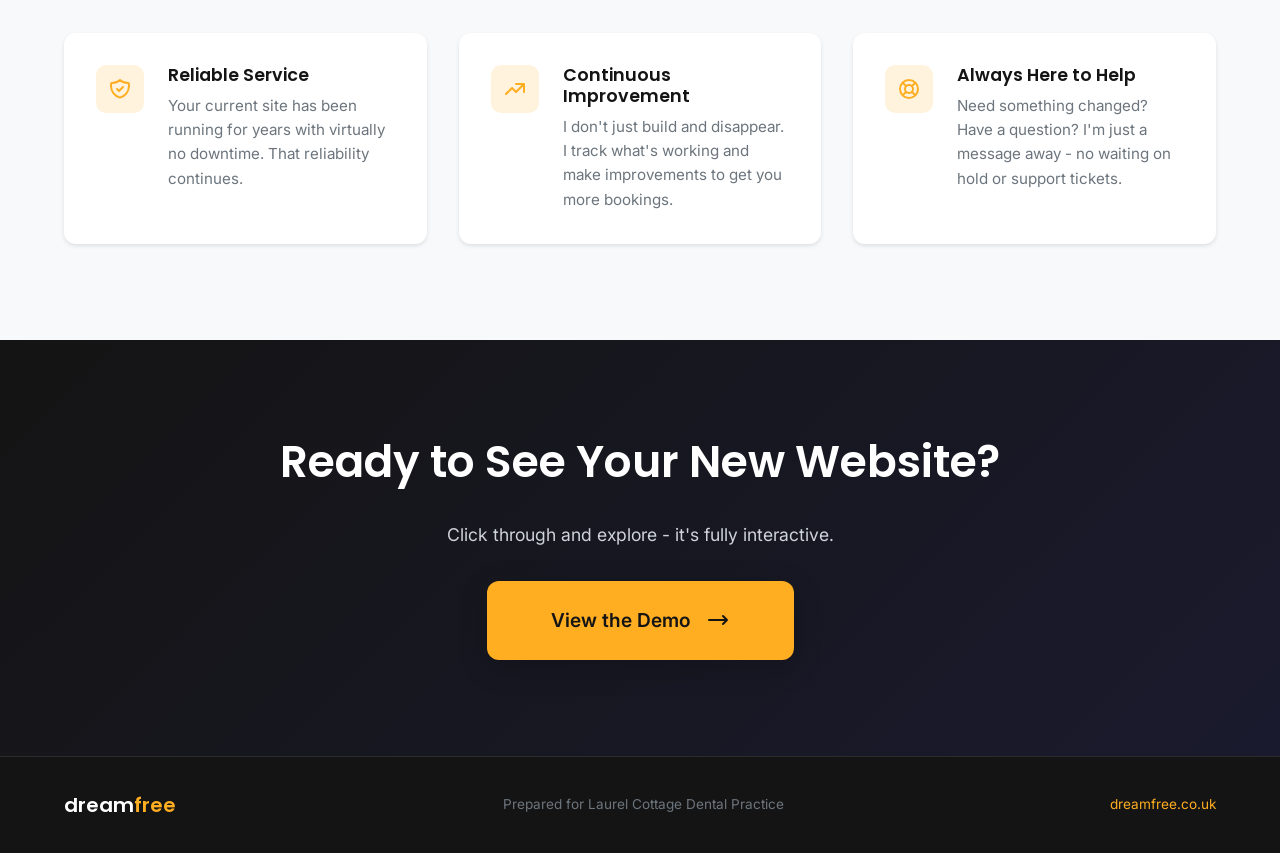
==== commit 23ea809e: "Fix mobile header overlap and lowercase dreamfree branding - Increased top padding on mobile for pre" ====
--- a/index.html
+++ b/index.html
@@ -3,7 +3,7 @@
 <head>
     <meta charset="UTF-8">
     <meta name="viewport" content="width=device-width, initial-scale=1.0">
-    <title>Your New Website is Ready | Dreamfree</title>
+    <title>Your New Website is Ready | dreamfree</title>
     <meta name="description" content="A fresh new look for Laurel Cottage Dental Practice">
     <meta name="robots" content="noindex, nofollow">
 
@@ -24,7 +24,7 @@
         <div class="container">
             <div class="header__inner">
                 <div class="header__logo">
-                    <span class="header__logo-text">Dream<span>free</span></span>
+                    <span class="header__logo-text">dream<span>free</span></span>
                 </div>
                 <div class="header__contact">
                     <a href="https://dreamfree.co.uk" target="_blank">dreamfree.co.uk</a>
@@ -368,7 +368,7 @@
     <footer class="footer">
         <div class="container">
             <div class="footer__inner">
-                <div class="footer__brand">Dream<span>free</span></div>
+                <div class="footer__brand">dream<span>free</span></div>
                 <div class="footer__prepared">Prepared for Laurel Cottage Dental Practice</div>
                 <div class="footer__url"><a href="https://dreamfree.co.uk" target="_blank">dreamfree.co.uk</a></div>
             </div>
--- a/css/pitch.css
+++ b/css/pitch.css
@@ -391,6 +391,12 @@
     background: linear-gradient(180deg, var(--color-gray-100) 0%, var(--color-white) 100%);
 }
 
+@media (max-width: 767px) {
+    .preview--hero {
+        padding-top: calc(60px + var(--spacing-3xl));
+    }
+}
+
 .preview__header {
     text-align: center;
     margin-bottom: var(--spacing-2xl);
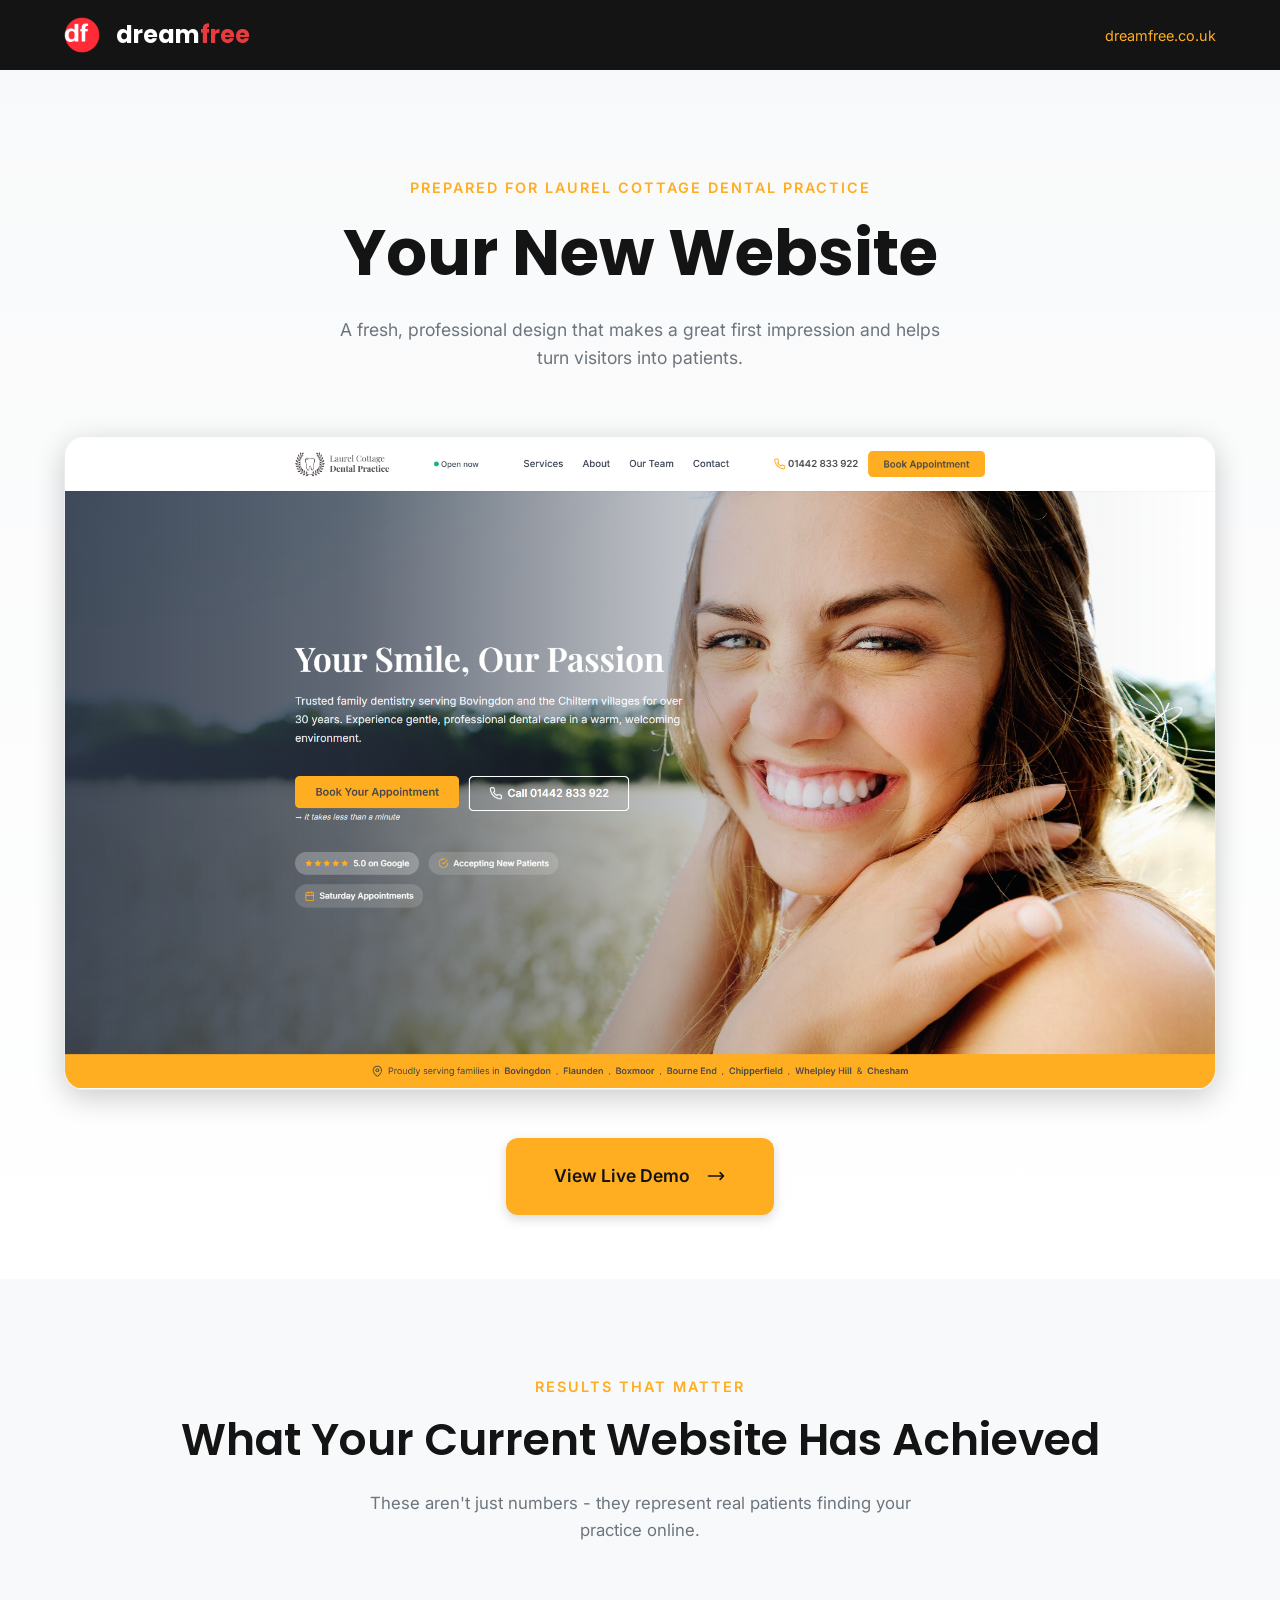
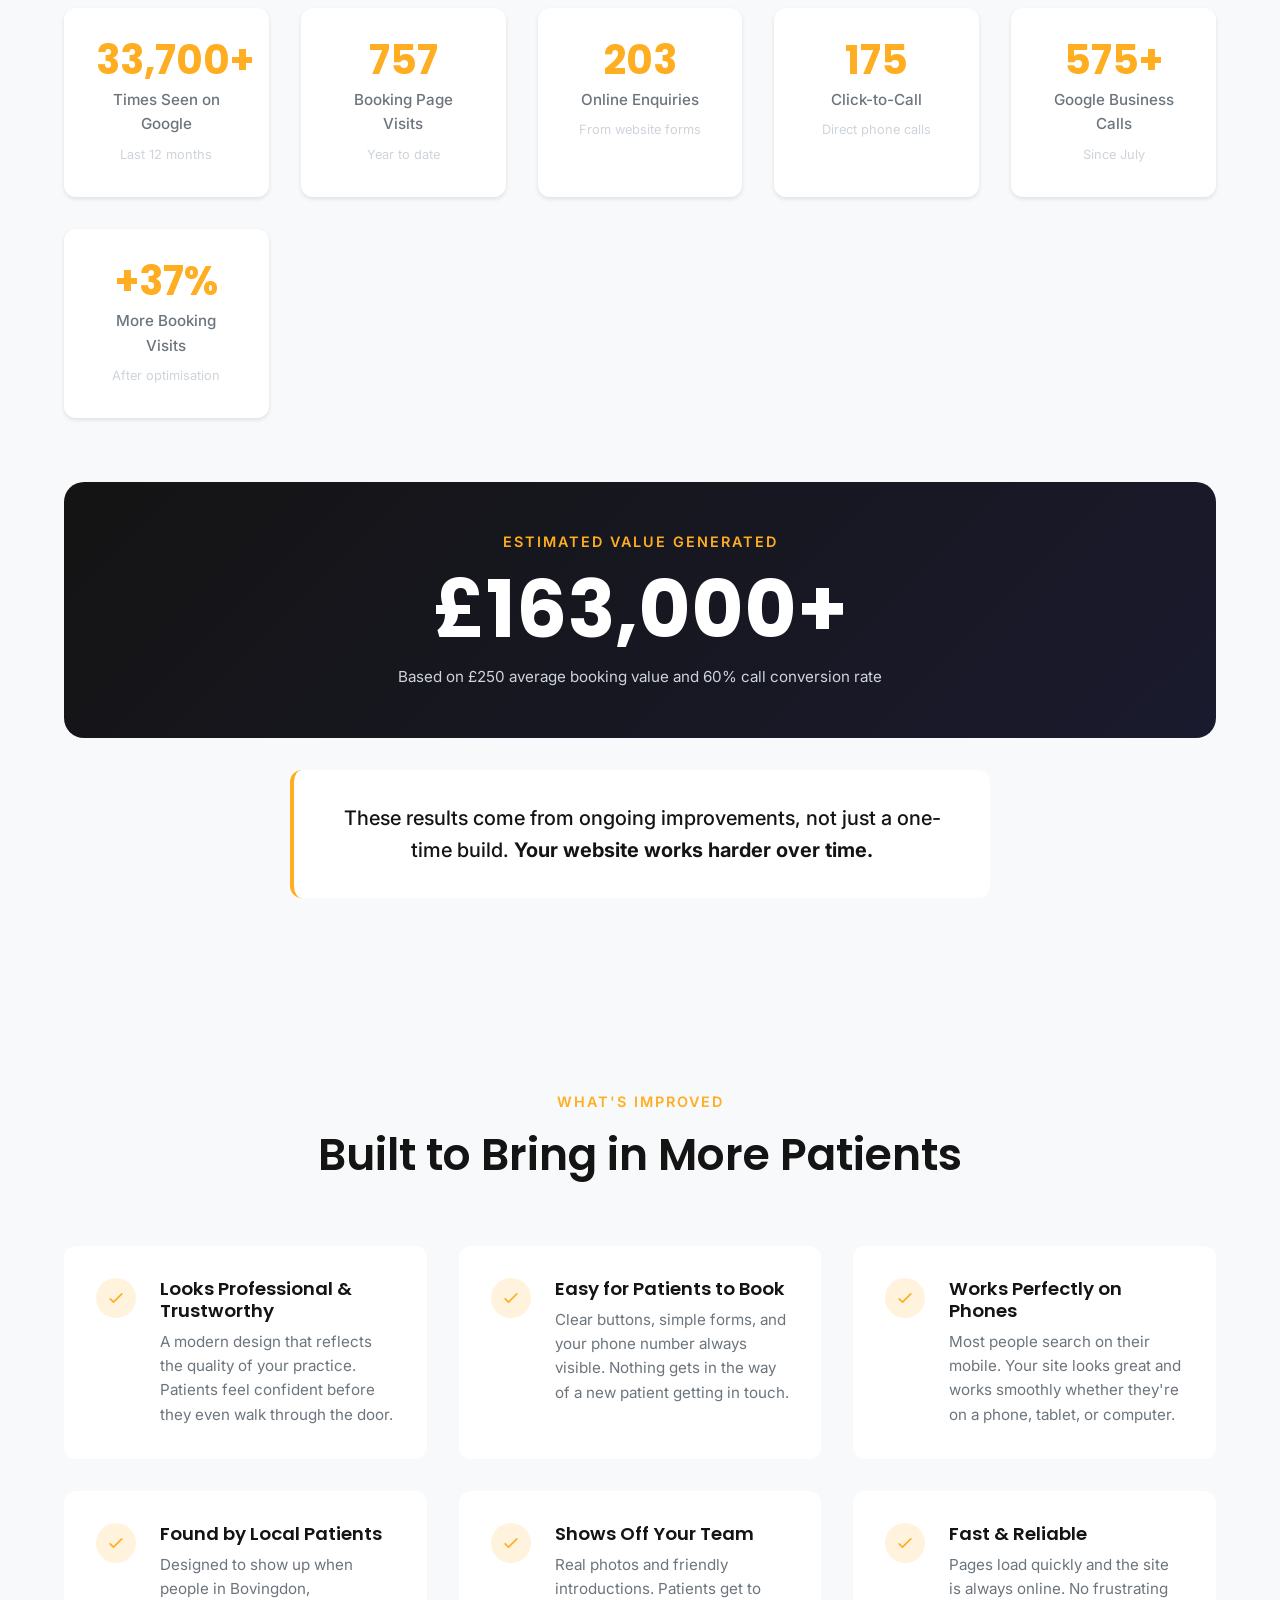
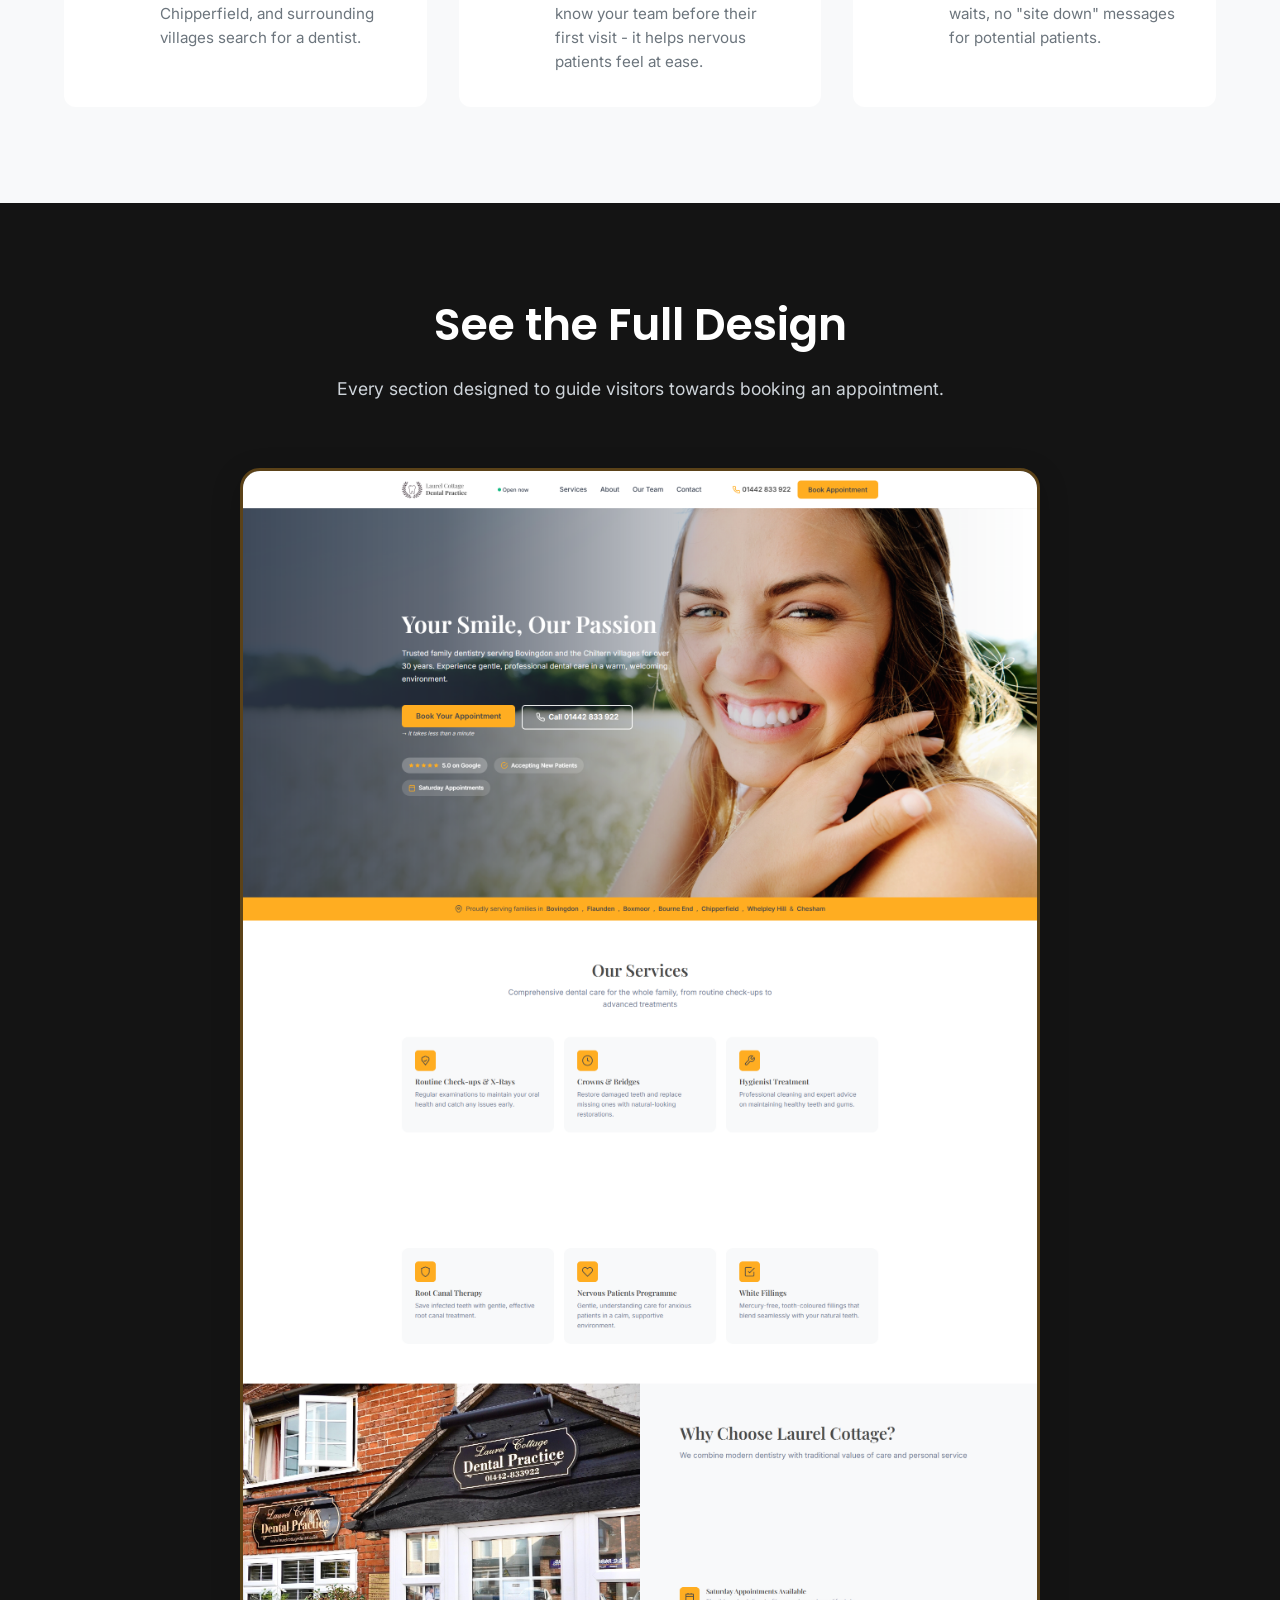
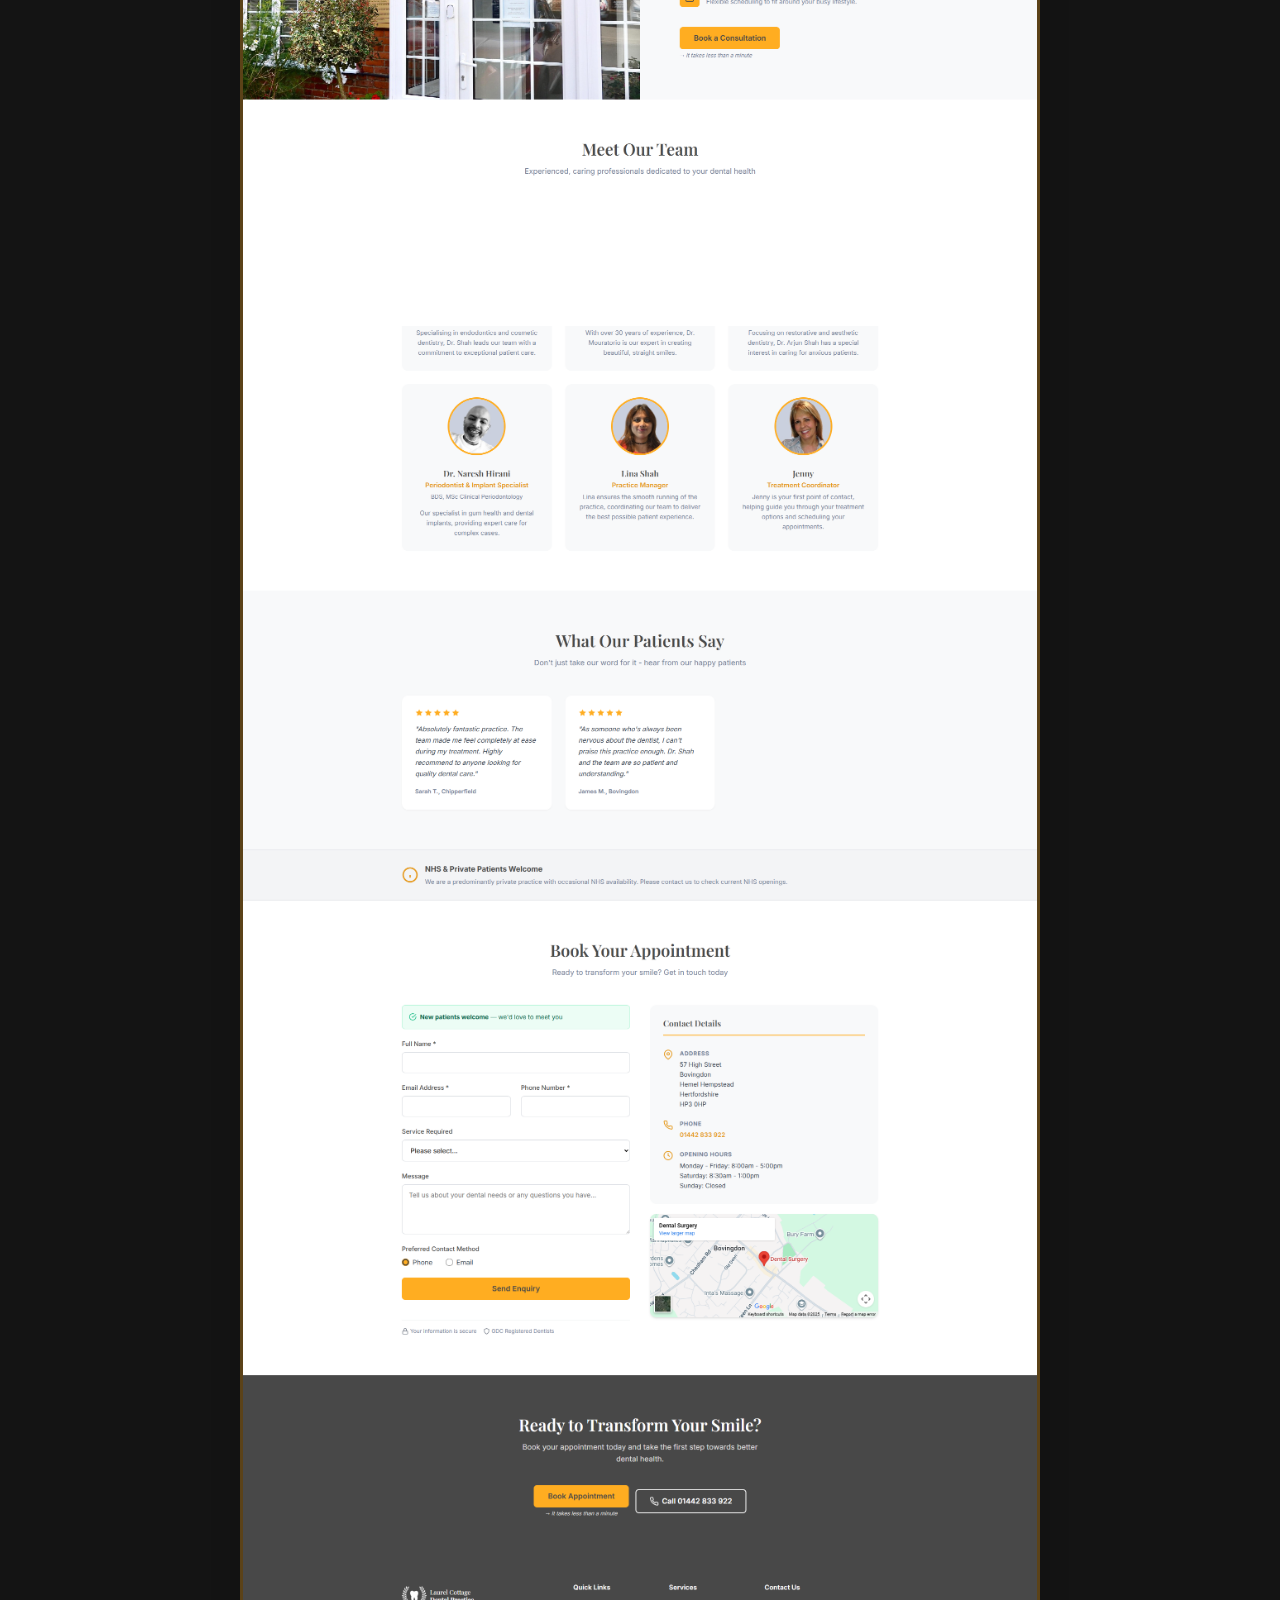
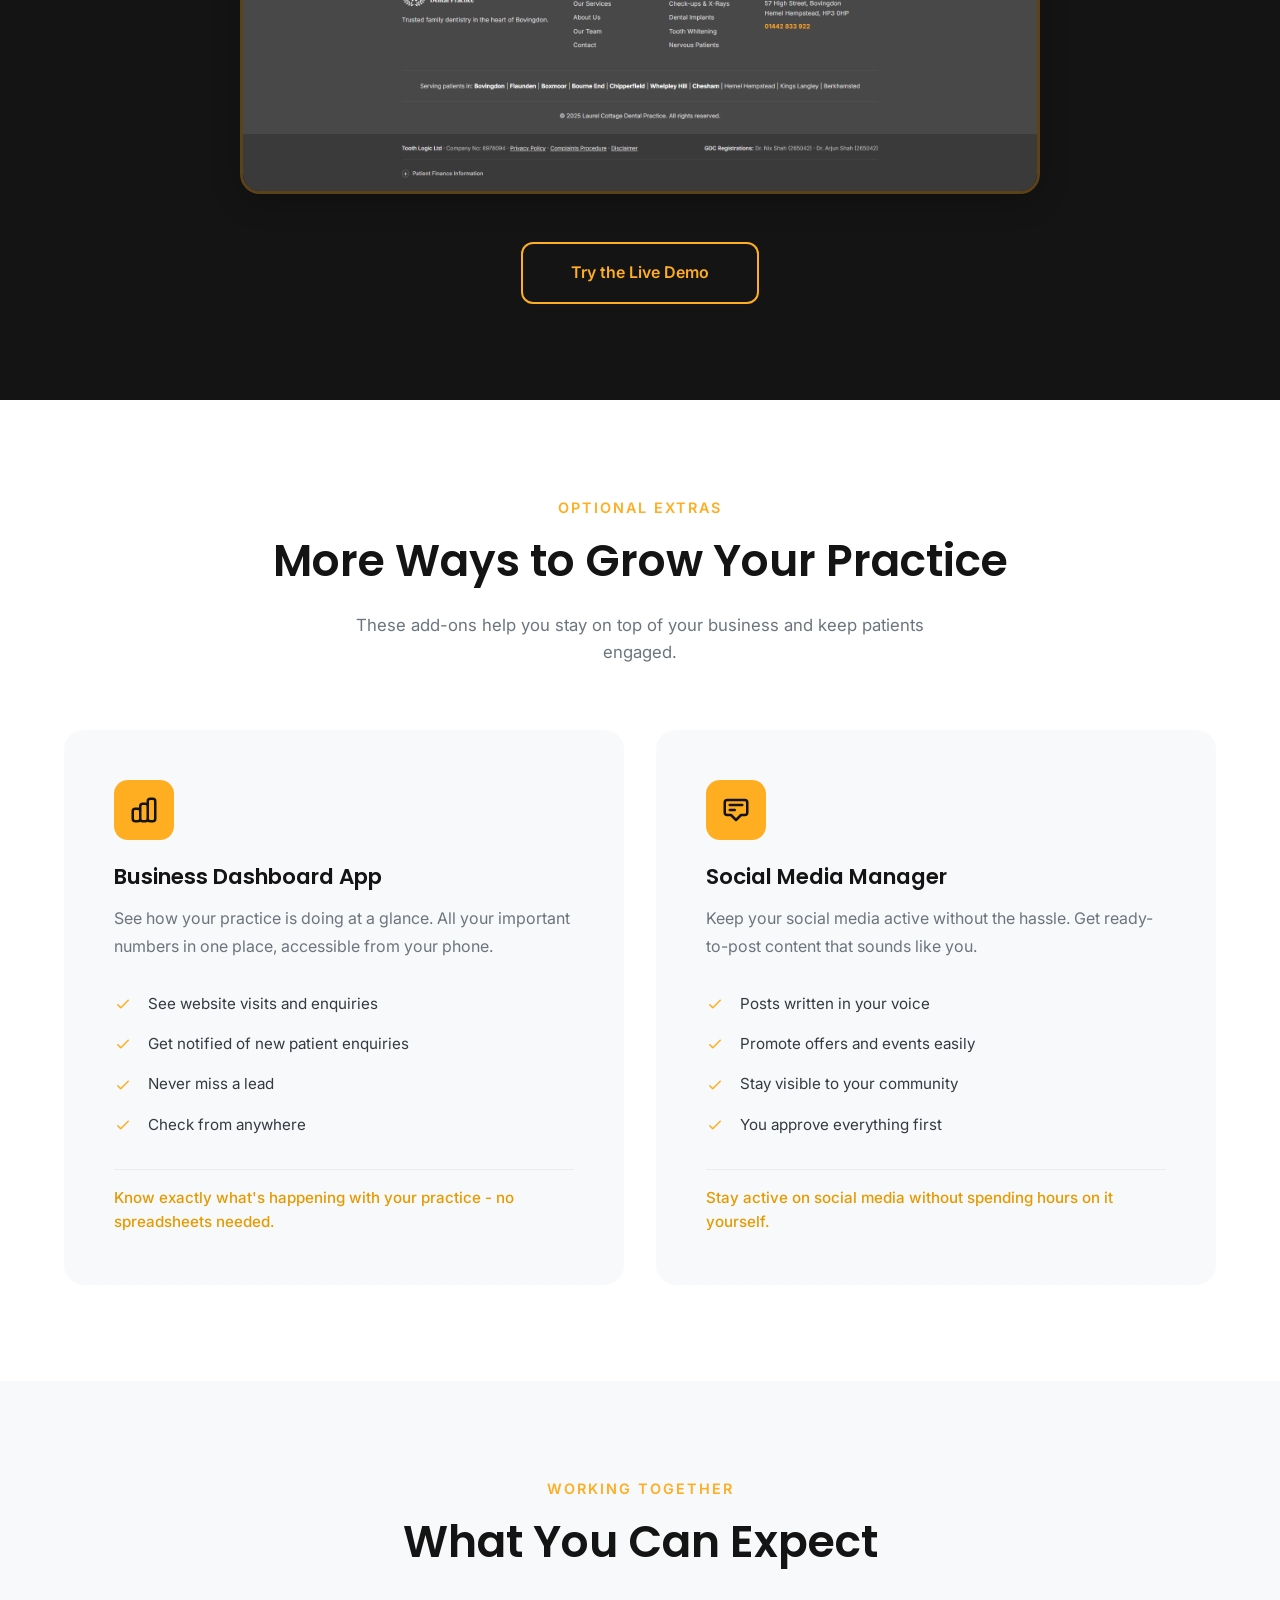
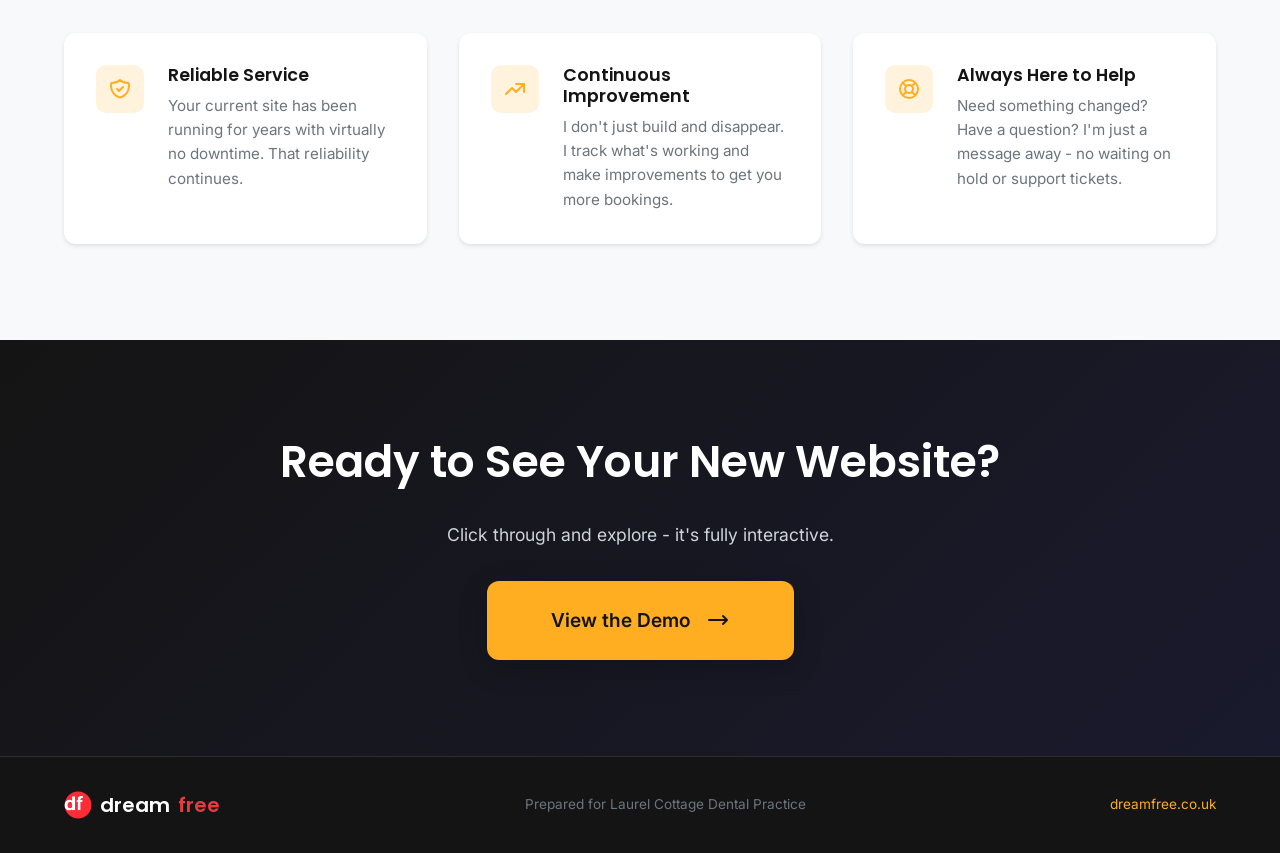
==== commit 0cc4466e: "Add dreamfree logo and update branding color to #e73b40 - Added df-reddot2.png logo to header and fo" ====
--- a/index.html
+++ b/index.html
@@ -24,6 +24,7 @@
         <div class="container">
             <div class="header__inner">
                 <div class="header__logo">
+                    <img src="sales/df-reddot2.png" alt="dreamfree" class="header__logo-img">
                     <span class="header__logo-text">dream<span>free</span></span>
                 </div>
                 <div class="header__contact">
@@ -368,7 +369,7 @@
     <footer class="footer">
         <div class="container">
             <div class="footer__inner">
-                <div class="footer__brand">dream<span>free</span></div>
+                <div class="footer__brand"><img src="sales/df-reddot2.png" alt="dreamfree" class="footer__logo-img">dream<span>free</span></div>
                 <div class="footer__prepared">Prepared for Laurel Cottage Dental Practice</div>
                 <div class="footer__url"><a href="https://dreamfree.co.uk" target="_blank">dreamfree.co.uk</a></div>
             </div>
--- a/css/pitch.css
+++ b/css/pitch.css
@@ -9,6 +9,7 @@
 :root {
     --color-gold: #ffad21;
     --color-gold-dark: #e69a00;
+    --color-dreamfree: #e73b40;
     --color-navy: #141414;
     --color-navy-light: #1a1a2e;
     --color-white: #ffffff;
@@ -151,6 +152,11 @@
     gap: var(--spacing-sm);
 }
 
+.header__logo-img {
+    width: 36px;
+    height: 36px;
+}
+
 .header__logo-text {
     font-family: var(--font-display);
     font-size: 1.5rem;
@@ -159,7 +165,7 @@
 }
 
 .header__logo-text span {
-    color: var(--color-gold);
+    color: var(--color-dreamfree);
 }
 
 .header__contact {
@@ -988,14 +994,22 @@
 }
 
 .footer__brand {
+    display: flex;
+    align-items: center;
+    gap: var(--spacing-xs);
     font-family: var(--font-display);
     font-size: 1.25rem;
     font-weight: 600;
     color: var(--color-white);
 }
 
+.footer__logo-img {
+    width: 28px;
+    height: 28px;
+}
+
 .footer__brand span {
-    color: var(--color-gold);
+    color: var(--color-dreamfree);
 }
 
 .footer__prepared {
